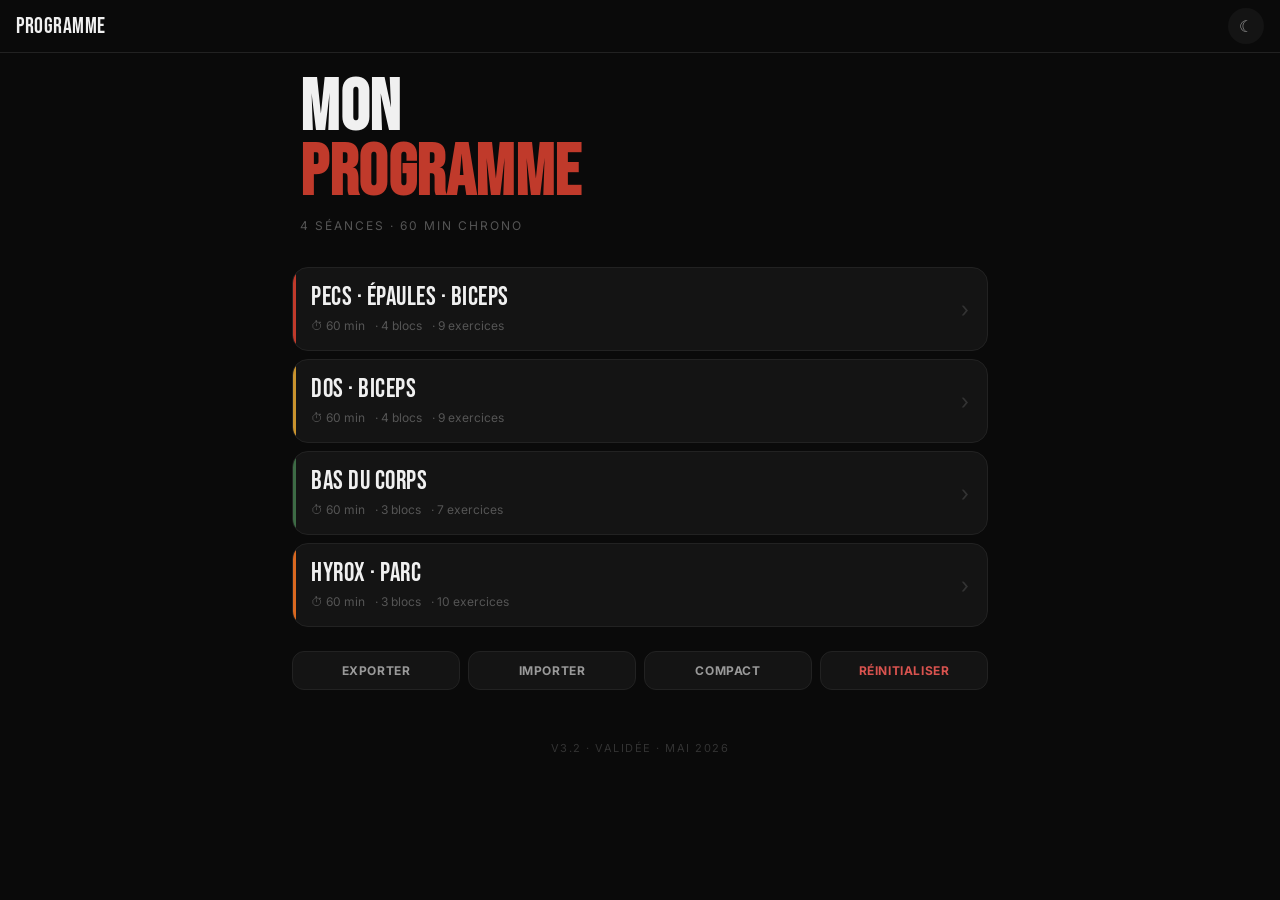
==== index.html @ ec1e6e7d "Update index.html" ====
<!DOCTYPE html>
<html lang="fr">
<head>
<meta charset="UTF-8">
<meta name="viewport" content="width=device-width, initial-scale=1.0, viewport-fit=cover, user-scalable=yes">
<meta name="apple-mobile-web-app-capable" content="yes">
<meta name="apple-mobile-web-app-status-bar-style" content="black-translucent">
<meta name="apple-mobile-web-app-title" content="Training">
<meta name="theme-color" content="#0d0d0d">
<link rel="apple-touch-icon" sizes="180x180" href="apple-touch-icon.png">
<link rel="icon" type="image/png" sizes="180x180" href="apple-touch-icon.png">
<meta name="application-name" content="Training">
<title>Training</title>
<link rel="preconnect" href="https://fonts.googleapis.com">
<link rel="preconnect" href="https://fonts.gstatic.com" crossorigin>
<link href="https://fonts.googleapis.com/css2?family=Bebas+Neue&family=Inter:wght@300;400;500;600;700&display=swap" rel="stylesheet">
<style>
  :root, :root[data-theme="dark"] {
    --bg: #0a0a0a;
    --surface: #141414;
    --surface-2: #1c1c1c;
    --border: #222;
    --text: #f0f0f0;
    --text-2: #999;
    --text-3: #555;
    --text-4: #333;
    --warn-bg: rgba(245, 168, 74, 0.08);
    --warn-border: rgba(245, 168, 74, 0.2);
    --warn-text: #f5a84a;
    --alt-bg: rgba(100, 170, 255, 0.05);
    --alt-border: rgba(100, 170, 255, 0.15);
    --alt-icon: #64aaff;
    --accent: #c03a2b;
    --safe-top: env(safe-area-inset-top, 0px);
    --safe-bottom: env(safe-area-inset-bottom, 0px);
  }

  :root[data-theme="light"] {
    --bg: #f5f4f1;
    --surface: #ffffff;
    --surface-2: #edece7;
    --border: #d8d6cf;
    --text: #1a1a1a;
    --text-2: #55514a;
    --text-3: #8a857c;
    --text-4: #b5b0a6;
    --warn-bg: rgba(200, 110, 20, 0.08);
    --warn-border: rgba(200, 110, 20, 0.25);
    --warn-text: #a8540d;
    --alt-bg: rgba(40, 100, 180, 0.05);
    --alt-border: rgba(40, 100, 180, 0.2);
    --alt-icon: #2d6bb3;
  }

  * { margin: 0; padding: 0; box-sizing: border-box; -webkit-tap-highlight-color: transparent; }

  html, body {
    background: var(--bg);
    color: var(--text);
    font-family: 'Inter', -apple-system, BlinkMacSystemFont, sans-serif;
    font-size: 15px;
    line-height: 1.5;
    -webkit-font-smoothing: antialiased;
    overscroll-behavior: none;
  }

  body {
    min-height: 100%;
    -webkit-overflow-scrolling: touch;
  }

  /* ══ TOP BAR ══ */
  .topbar {
    position: sticky;
    top: 0;
    background: var(--bg);
    border-bottom: 1px solid var(--border);
    padding-top: var(--safe-top);
    z-index: 10;
  }

  .topbar-row {
    height: 52px;
    display: flex;
    align-items: center;
    padding: 0 16px;
    gap: 12px;
  }

  .btn-back {
    width: 36px;
    height: 36px;
    border-radius: 50%;
    background: var(--surface);
    border: none;
    color: var(--text-2);
    cursor: pointer;
    display: none;
    align-items: center;
    justify-content: center;
    font-size: 18px;
    flex-shrink: 0;
  }

  body.view-session .btn-back { display: flex; }

  .topbar-title {
    font-family: 'Bebas Neue', sans-serif;
    font-size: 22px;
    letter-spacing: 0.5px;
    color: var(--text);
    flex: 1;
    overflow: hidden;
    text-overflow: ellipsis;
    white-space: nowrap;
  }

  .topbar-accent {
    width: 8px;
    height: 8px;
    border-radius: 50%;
    background: var(--accent-color, transparent);
    flex-shrink: 0;
    display: none;
  }

  body.view-session .topbar-accent { display: block; }

  /* ══ MAIN ══ */
  main {
    padding-bottom: calc(24px + var(--safe-bottom));
    transition: padding-bottom 0.3s;
  }

  body.timer-active main {
    padding-bottom: calc(110px + var(--safe-bottom));
  }

  .view { display: none; }
  .view.active { display: block; }

  /* ══ HOME VIEW ══ */
  .home-hero {
    padding: 24px 20px 20px;
  }

  .home-version {
    text-align: center;
    padding: 32px 20px 20px;
    font-size: 11px;
    color: var(--text-4);
    letter-spacing: 1.5px;
    text-transform: uppercase;
  }

  .home-hero h1 {
    font-family: 'Bebas Neue', sans-serif;
    font-size: 56px;
    line-height: 0.9;
    letter-spacing: 0.5px;
    color: var(--text);
  }

  .home-hero h1 em {
    font-style: normal;
    color: var(--accent);
    display: block;
  }

  .home-hero p {
    font-size: 12px;
    letter-spacing: 2px;
    text-transform: uppercase;
    color: var(--text-3);
    margin-top: 10px;
  }

  .home-sessions {
    padding: 12px 12px 24px;
    display: flex;
    flex-direction: column;
    gap: 8px;
  }

  .home-tools {
    padding: 0 12px 18px;
    display: grid;
    grid-template-columns: repeat(4, 1fr);
    gap: 8px;
  }

  .home-tool-btn, .session-tool-btn {
    border: 1px solid var(--border);
    background: var(--surface);
    color: var(--text-2);
    border-radius: 12px;
    padding: 11px 10px;
    font-family: inherit;
    font-size: 12px;
    font-weight: 700;
    letter-spacing: 0.6px;
    text-transform: uppercase;
    cursor: pointer;
    -webkit-appearance: none;
  }

  .home-tool-btn:active, .session-tool-btn:active { background: var(--surface-2); }
  .home-tool-btn.danger { color: #d9534f; }
  .home-tool-btn.active {
    background: var(--accent);
    border-color: var(--accent);
    color: #fff;
  }

  .app-hint {
    margin: 0 12px 14px;
    padding: 12px 14px;
    border: 1px solid var(--border);
    border-radius: 14px;
    background: var(--surface);
    color: var(--text-3);
    font-size: 12px;
    line-height: 1.45;
  }

  @media (max-width: 420px) {
    .home-tools { grid-template-columns: repeat(2, 1fr); }
    .home-hero h1 { font-size: 50px; }
    .session-card { padding: 16px 16px 14px; }
    .ex-head { padding: 13px 14px; }
  }

  .session-card {
    background: var(--surface);
    border: 1px solid var(--border);
    border-radius: 16px;
    padding: 17px 18px 15px;
    cursor: pointer;
    transition: background 0.12s, transform 0.12s;
    position: relative;
    overflow: hidden;
  }

  .session-card:active {
    background: var(--surface-2);
    transform: scale(0.995);
  }

  .session-card::before {
    content: '';
    position: absolute;
    left: 0; top: 0; bottom: 0;
    width: 3px;
    background: var(--accent-color, var(--accent));
  }

  .session-card-name {
    font-family: 'Bebas Neue', sans-serif;
    font-size: 26px;
    letter-spacing: 0.5px;
    line-height: 1;
    color: var(--text);
    margin-bottom: 6px;
  }

  .session-card-meta {
    font-size: 12px;
    color: var(--text-3);
    display: flex;
    flex-wrap: wrap;
    gap: 4px 10px;
  }

  .session-card-meta span {
    white-space: nowrap;
  }

  .session-card-arrow {
    position: absolute;
    right: 18px;
    top: 50%;
    transform: translateY(-50%);
    color: var(--text-4);
    font-size: 22px;
  }

  /* ══ SESSION VIEW ══ */
  .session-hero {
    padding: 20px 20px 24px;
    border-bottom: 1px solid var(--border);
    position: relative;
    overflow: hidden;
  }

  .session-hero::after {
    content: '';
    position: absolute;
    left: 0; right: 0; bottom: 0;
    height: 2px;
    background: var(--accent-color);
  }

  .session-hero h1 {
    font-family: 'Bebas Neue', sans-serif;
    font-size: 42px;
    letter-spacing: 0.5px;
    line-height: 0.95;
    color: var(--text);
  }

  .session-pills {
    display: flex;
    flex-wrap: wrap;
    gap: 6px;
    margin-top: 14px;
  }

  .session-pill {
    font-size: 11px;
    color: var(--text-2);
    background: var(--surface);
    border: 1px solid var(--border);
    padding: 4px 10px;
    border-radius: 999px;
    letter-spacing: 0.3px;
  }

  .session-pill.primary {
    color: var(--accent-color);
    border-color: color-mix(in srgb, var(--accent-color) 40%, transparent);
    background: color-mix(in srgb, var(--accent-color) 12%, transparent);
  }

  /* ══ BLOC ══ */
  .bloc {
    padding: 28px 20px 0;
  }

  .bloc-header {
    margin-bottom: 14px;
    display: flex;
    align-items: flex-start;
    gap: 12px;
  }

  .bloc-num {
    font-family: 'Bebas Neue', sans-serif;
    font-size: 42px;
    line-height: 0.85;
    color: var(--accent-color);
    letter-spacing: 0.5px;
    flex-shrink: 0;
  }

  .bloc-title-group {
    flex: 1;
    padding-top: 4px;
    min-width: 0;
  }

  .bloc-name {
    font-family: 'Bebas Neue', sans-serif;
    font-size: 22px;
    letter-spacing: 0.5px;
    color: var(--text);
    line-height: 1.1;
  }

  .bloc-sub {
    font-size: 12px;
    color: var(--text-3);
    margin-top: 3px;
  }

  .bloc-duration {
    display: inline-block;
    font-size: 11px;
    color: var(--text-2);
    background: var(--surface);
    border: 1px solid var(--border);
    padding: 3px 8px;
    border-radius: 6px;
    margin-top: 6px;
    font-variant-numeric: tabular-nums;
  }

  /* ══ EXERCISE CARD ══ */
  .ex {
    background: var(--surface);
    border: 1px solid var(--border);
    border-radius: 14px;
    margin-bottom: 10px;
    overflow: hidden;
  }

  .ex-head {
    display: flex;
    align-items: center;
    padding: 14px 16px;
    gap: 12px;
    cursor: pointer;
    user-select: none;
  }

  .ex-head:active { background: var(--surface-2); }

  .ex-num {
    font-family: 'Bebas Neue', sans-serif;
    font-size: 20px;
    color: var(--accent-color);
    font-weight: 400;
    min-width: 24px;
    flex-shrink: 0;
    letter-spacing: 0.5px;
  }

  .ex-head-text {
    flex: 1;
    min-width: 0;
  }

  .ex-name {
    font-size: 15px;
    font-weight: 600;
    color: var(--text);
    line-height: 1.25;
  }

  .ex-sub {
    font-size: 11px;
    color: var(--text-3);
    margin-top: 2px;
    line-height: 1.3;
  }

  .ex-chevron {
    color: var(--text-4);
    font-size: 14px;
    transition: transform 0.2s;
    flex-shrink: 0;
  }

  .ex.open .ex-chevron { transform: rotate(90deg); }

  /* Stats — always visible. Flex-based so the last row always fills the width */
  .ex-stats {
    display: flex;
    flex-wrap: wrap;
    gap: 1px;
    background: var(--border);
    border-top: 1px solid var(--border);
  }

  .stat {
    background: var(--surface);
    padding: 10px 8px 11px;
    text-align: center;
    flex: 1 1 0;
    min-width: 0;
  }

  /* 5 stats: 3 on top row, 2 on bottom. Force 33% on top 3, 50% on bottom 2 */
  .ex-stats.cols-5 .stat { flex-basis: calc(33.333% - 1px); }
  .ex-stats.cols-5 .stat:nth-child(n+4) { flex-basis: calc(50% - 1px); }

  /* 6 stats: 3+3 */
  .ex-stats.cols-6 .stat { flex-basis: calc(33.333% - 1px); }

  /* 4 stats: 2+2 on narrow screens, 4 on wider */
  .ex-stats.cols-4 .stat { flex-basis: calc(25% - 1px); }

  /* 3 stats: 3 columns */
  .ex-stats.cols-3 .stat { flex-basis: calc(33.333% - 1px); }

  /* 2 stats: half-half */
  .ex-stats.cols-2 .stat { flex-basis: calc(50% - 1px); }

  /* 1 stat: full width */
  .ex-stats.cols-1 .stat { flex-basis: 100%; }

  @media (max-width: 400px) {
    .ex-stats.cols-4 .stat { flex-basis: calc(50% - 1px); }
    .ex-stats.cols-5 .stat { flex-basis: calc(33.333% - 1px); }
    .ex-stats.cols-5 .stat:nth-child(n+4) { flex-basis: calc(50% - 1px); }
  }

  .stat-label {
    font-size: 9px;
    letter-spacing: 1.2px;
    text-transform: uppercase;
    color: var(--text-3);
    margin-bottom: 2px;
  }

  .stat-value {
    font-family: 'Bebas Neue', sans-serif;
    font-size: 20px;
    line-height: 1;
    color: var(--text);
    font-variant-numeric: tabular-nums;
    letter-spacing: 0.3px;
  }

  .stat.rest .stat-value { color: var(--accent-color); }

  /* Details — collapsible */
  .ex-details {
    display: none;
    padding: 14px 16px 16px;
    border-top: 1px solid var(--border);
    background: var(--surface-2);
  }

  .ex.open .ex-details { display: block; }

  .detail-label {
    font-size: 10px;
    letter-spacing: 1.5px;
    text-transform: uppercase;
    color: var(--text-3);
    font-weight: 600;
    margin-bottom: 4px;
  }

  .detail-text {
    font-size: 13px;
    color: var(--text-2);
    line-height: 1.55;
  }

  .detail-block + .detail-block {
    margin-top: 14px;
  }

  .detail-warn {
    display: flex;
    gap: 8px;
    font-size: 12.5px;
    color: var(--warn-text);
    line-height: 1.5;
    padding: 10px 12px;
    background: var(--warn-bg);
    border: 1px solid var(--warn-border);
    border-radius: 8px;
    margin-top: 12px;
  }

  .detail-warn::before {
    content: '⚠';
    flex-shrink: 0;
  }

  .detail-alt {
    display: flex;
    gap: 8px;
    font-size: 12.5px;
    color: var(--text-2);
    line-height: 1.5;
    padding: 10px 12px;
    background: var(--alt-bg);
    border: 1px solid var(--alt-border);
    border-radius: 8px;
    margin-top: 12px;
  }

  .detail-alt::before {
    content: '↻';
    flex-shrink: 0;
    color: var(--alt-icon);
    font-size: 14px;
  }

  .detail-alt strong {
    color: var(--text);
    font-weight: 600;
    display: block;
    margin-bottom: 2px;
  }

  /* ══ SUPERSET ══ */
  .superset {
    margin-bottom: 10px;
    background: var(--surface);
    border: 1px solid var(--accent-color);
    border-radius: 12px;
    overflow: hidden;
  }

  .superset-banner {
    padding: 8px 16px;
    background: var(--accent-color);
    color: #fff;
    font-size: 11px;
    font-weight: 700;
    letter-spacing: 2px;
    text-transform: uppercase;
    text-align: center;
  }

  .superset .ex {
    border: none;
    border-radius: 0;
    margin-bottom: 0;
    border-bottom: 1px solid var(--border);
    background: var(--surface);
  }

  .superset .ex:last-of-type {
    border-bottom: none;
  }

  .superset-footer {
    padding: 10px 16px;
    font-size: 12px;
    color: var(--text-2);
    border-top: 1px solid var(--border);
    background: var(--surface-2);
    text-align: center;
  }

  /* ══ HYROX SPECIFIC ══ */
  .hyrox-round {
    background: var(--surface);
    border: 1px solid var(--border);
    border-radius: 12px;
    padding: 14px 16px;
    margin-bottom: 10px;
    display: grid;
    grid-template-columns: 36px 1fr;
    gap: 12px;
  }

  .round-num {
    font-family: 'Bebas Neue', sans-serif;
    font-size: 28px;
    color: var(--accent-color);
    line-height: 1;
    align-self: start;
  }

  .round-body {
    display: flex;
    flex-direction: column;
    gap: 10px;
  }

  .round-part {
    display: flex;
    align-items: flex-start;
    gap: 10px;
  }

  .round-part-icon {
    font-size: 18px;
    flex-shrink: 0;
    line-height: 1;
    margin-top: 2px;
  }

  .round-part-info { flex: 1; min-width: 0; }

  .round-part-label {
    font-size: 11px;
    letter-spacing: 1px;
    text-transform: uppercase;
    color: var(--text-3);
    font-weight: 600;
  }

  .round-part-val {
    font-size: 14px;
    color: var(--text);
    font-weight: 500;
    margin-top: 1px;
  }

  .round-part-sub {
    font-size: 12px;
    color: var(--text-3);
    margin-top: 3px;
    line-height: 1.4;
  }

  .hyrox-note {
    font-size: 12px;
    color: var(--text-3);
    line-height: 1.5;
    padding: 12px 14px;
    background: var(--surface);
    border: 1px solid var(--border);
    border-radius: 10px;
    margin: 8px 0 12px;
  }

  .amrap-item {
    display: grid;
    grid-template-columns: 32px 1fr;
    gap: 10px;
    padding: 12px 14px;
    background: var(--surface);
    border: 1px solid var(--border);
    border-radius: 10px;
    margin-bottom: 8px;
  }

  .amrap-item + .amrap-item { margin-top: 0; }

  .amrap-icon {
    font-size: 18px;
    line-height: 1.1;
  }

  .amrap-label {
    font-size: 10px;
    letter-spacing: 1px;
    text-transform: uppercase;
    color: var(--text-3);
    font-weight: 600;
  }

  .amrap-val {
    font-size: 14px;
    color: var(--text);
    font-weight: 500;
    margin-top: 1px;
  }

  .amrap-sub {
    font-size: 12px;
    color: var(--text-3);
    margin-top: 2px;
  }

  .amrap-note {
    font-size: 13px;
    color: var(--accent-color);
    font-weight: 500;
    margin-top: 8px;
    padding: 10px 12px;
    background: color-mix(in srgb, var(--accent-color) 8%, transparent);
    border-radius: 8px;
    text-align: center;
  }

  /* ══ THEME TOGGLE ══ */
  .btn-theme {
    width: 36px;
    height: 36px;
    border-radius: 50%;
    background: var(--surface);
    border: none;
    color: var(--text-2);
    cursor: pointer;
    display: flex;
    align-items: center;
    justify-content: center;
    font-size: 16px;
    flex-shrink: 0;
  }

  .btn-theme:active { background: var(--surface-2); }

  /* ══ BLOC NAV (sticky below topbar) ══ */
  .bloc-nav {
    position: sticky;
    top: calc(52px + var(--safe-top));
    z-index: 5;
    background: var(--bg);
    border-bottom: 1px solid var(--border);
    padding: 8px 12px;
    display: flex;
    gap: 6px;
    overflow-x: auto;
    scrollbar-width: none;
    -webkit-overflow-scrolling: touch;
  }

  .bloc-nav::-webkit-scrollbar { display: none; }

  .bloc-nav-btn {
    flex-shrink: 0;
    min-width: 44px;
    height: 40px;
    padding: 0 12px;
    background: var(--surface);
    border: 1px solid var(--border);
    border-radius: 10px;
    color: var(--text-2);
    font-family: 'Bebas Neue', sans-serif;
    font-size: 16px;
    letter-spacing: 0.5px;
    cursor: pointer;
    display: flex;
    align-items: center;
    gap: 6px;
    white-space: nowrap;
  }

  .bloc-nav-btn .num {
    color: var(--accent-color);
    font-size: 18px;
  }

  .bloc-nav-btn.active {
    background: var(--accent-color);
    border-color: var(--accent-color);
    color: #fff;
  }

  .bloc-nav-btn.active .num {
    color: #fff;
  }

  .bloc {
    scroll-margin-top: calc(52px + 56px + var(--safe-top));
  }

  /* ══ NOTES ══ */
  .ex-note-indicator {
    display: none;
    width: 6px;
    height: 6px;
    border-radius: 50%;
    background: var(--accent-color);
    flex-shrink: 0;
    margin-right: 2px;
  }

  .ex.has-note .ex-note-indicator { display: block; }

  .ex-note {
    border-top: 1px solid var(--border);
    background: var(--surface-2);
    padding: 12px 16px;
  }

  .ex-note-label {
    font-size: 10px;
    letter-spacing: 1.5px;
    text-transform: uppercase;
    color: var(--text-3);
    font-weight: 600;
    margin-bottom: 6px;
    display: flex;
    align-items: center;
    justify-content: space-between;
  }

  .ex-note-clear {
    background: none;
    border: none;
    color: var(--text-3);
    font-size: 11px;
    cursor: pointer;
    letter-spacing: 0;
    text-transform: none;
    font-weight: 400;
  }

  .ex-note-clear:active { color: var(--text); }

  .ex-note textarea {
    width: 100%;
    background: var(--bg);
    border: 1px solid var(--border);
    border-radius: 8px;
    color: var(--text);
    font-family: inherit;
    font-size: 13px;
    line-height: 1.5;
    padding: 10px 12px;
    resize: vertical;
    min-height: 60px;
    outline: none;
    -webkit-appearance: none;
  }

  .ex-note textarea:focus {
    border-color: var(--accent-color);
  }

  /* ══ REST TIMER BUTTON (inline in stats row) ══ */
  .stat.rest {
    cursor: pointer;
    position: relative;
    transition: background 0.12s;
  }

  .stat.rest:active { background: var(--surface-2); }

  .stat.rest::after {
    content: '▶';
    position: absolute;
    top: 4px;
    right: 6px;
    font-size: 8px;
    color: var(--accent-color);
    opacity: 0.6;
  }


  .stat.rest {
    border: 1px solid color-mix(in srgb, var(--accent-color) 45%, var(--border));
    background: color-mix(in srgb, var(--accent-color) 8%, var(--surface));
  }

  .rest-start-chip {
    display: inline-block;
    margin-top: 6px;
    padding: 4px 8px;
    border-radius: 999px;
    background: var(--accent-color);
    color: #fff;
    font-size: 9px;
    font-weight: 700;
    letter-spacing: 0.7px;
    text-transform: uppercase;
    line-height: 1;
  }

  .superset-footer.timer-ready {
    cursor: pointer;
    color: #fff;
    background: color-mix(in srgb, var(--accent-color) 80%, var(--surface-2));
    border-top-color: var(--accent-color);
    font-weight: 600;
  }

  .superset-footer.timer-ready::after {
    content: '  ▶';
    font-size: 10px;
  }

  /* ══ CHARGE TRACKER ══ */
  .ex-charge {
    border-top: 1px solid var(--border);
    background: var(--surface-2);
    padding: 12px 16px;
  }

  .ex-charge-row {
    display: flex;
    align-items: center;
    gap: 10px;
  }

  .ex-charge-label {
    font-size: 10px;
    letter-spacing: 1.5px;
    text-transform: uppercase;
    color: var(--text-3);
    font-weight: 600;
    flex-shrink: 0;
  }

  .ex-charge-input {
    flex: 1;
    background: var(--bg);
    border: 1px solid var(--border);
    border-radius: 8px;
    color: var(--text);
    font-family: 'Bebas Neue', sans-serif;
    font-size: 18px;
    letter-spacing: 0.5px;
    padding: 6px 12px;
    outline: none;
    -webkit-appearance: none;
    text-align: center;
    min-width: 0;
  }

  .ex-charge-input:focus { border-color: var(--accent-color); }

  .ex-charge-input::placeholder {
    color: var(--text-4);
    font-family: inherit;
  }

  .ex-charge-use-last {
    background: var(--surface);
    border: 1px solid var(--border);
    border-radius: 8px;
    color: var(--text-2);
    font-size: 11px;
    font-weight: 700;
    letter-spacing: 0.6px;
    padding: 8px 10px;
    text-transform: uppercase;
    cursor: pointer;
    flex-shrink: 0;
  }

  .ex-charge-use-last:active { background: var(--surface-2); }

  .ex-charge-save {
    background: var(--accent-color);
    border: none;
    border-radius: 8px;
    color: #fff;
    font-size: 11px;
    font-weight: 600;
    letter-spacing: 1px;
    padding: 8px 14px;
    text-transform: uppercase;
    cursor: pointer;
    flex-shrink: 0;
  }

  .ex-charge-save:active { opacity: 0.7; }

  .ex-charge-save.saved {
    background: var(--surface);
    color: var(--text-3);
    border: 1px solid var(--border);
  }

  .ex-charge-history {
    display: flex;
    flex-wrap: wrap;
    gap: 6px;
    margin-top: 8px;
  }

  .ex-charge-history:empty { display: none; }


  .charge-insight {
    display: grid;
    grid-template-columns: 1fr;
    gap: 6px;
    margin-bottom: 10px;
    padding: 10px 12px;
    border: 1px solid var(--border);
    border-radius: 10px;
    background: var(--bg);
  }

  .charge-insight-row {
    display: flex;
    justify-content: space-between;
    align-items: baseline;
    gap: 10px;
    font-size: 12px;
    color: var(--text-3);
  }

  .charge-insight-label {
    text-transform: uppercase;
    letter-spacing: 1px;
    font-size: 9px;
    font-weight: 700;
    flex-shrink: 0;
  }

  .charge-insight-value {
    color: var(--text-2);
    text-align: right;
    font-weight: 600;
  }

  .charge-insight-value.suggestion {
    color: var(--accent-color);
  }

  .history-chip {
    font-size: 11px;
    color: var(--text-3);
    background: var(--surface);
    border: 1px solid var(--border);
    padding: 3px 8px;
    border-radius: 6px;
    font-variant-numeric: tabular-nums;
    cursor: pointer;
    transition: border-color 0.12s, background 0.12s;
    user-select: none;
    -webkit-user-select: none;
    position: relative;
  }

  .history-chip:active {
    background: var(--surface-2);
  }

  .history-chip.editing {
    border-color: var(--accent-color);
    background: color-mix(in srgb, var(--accent-color) 10%, var(--surface));
  }

  .history-chip.deleting {
    border-color: #d9534f;
    background: color-mix(in srgb, #d9534f 15%, var(--surface));
    color: #d9534f;
  }

  .history-chip.deleting strong { color: #d9534f; }

  .history-chip strong {
    color: var(--text-2);
    font-weight: 600;
  }

  /* ══ EDIT DIALOG for charge history ══ */
  .edit-backdrop {
    position: fixed;
    inset: 0;
    background: rgba(0,0,0,0.6);
    z-index: 100;
    display: none;
    align-items: flex-end;
    justify-content: center;
    padding: 20px;
    padding-bottom: calc(20px + var(--safe-bottom));
  }

  .edit-backdrop.active { display: flex; }

  .edit-panel {
    background: var(--bg);
    border: 1px solid var(--border);
    border-radius: 16px;
    padding: 20px;
    width: 100%;
    max-width: 380px;
    display: flex;
    flex-direction: column;
    gap: 14px;
  }

  .edit-title {
    font-family: 'Bebas Neue', sans-serif;
    font-size: 20px;
    color: var(--text);
    letter-spacing: 0.5px;
  }

  .edit-sub {
    font-size: 12px;
    color: var(--text-3);
    margin-top: -10px;
  }

  .edit-input {
    width: 100%;
    background: var(--surface);
    border: 1px solid var(--border);
    border-radius: 10px;
    color: var(--text);
    font-family: 'Bebas Neue', sans-serif;
    font-size: 26px;
    letter-spacing: 0.5px;
    padding: 12px 16px;
    outline: none;
    -webkit-appearance: none;
    text-align: center;
  }

  .edit-input:focus { border-color: var(--accent-color); }

  .edit-actions {
    display: flex;
    gap: 8px;
    margin-top: 4px;
  }

  .edit-btn {
    flex: 1;
    border: 1px solid var(--border);
    background: var(--surface);
    color: var(--text);
    padding: 12px;
    border-radius: 10px;
    font-size: 13px;
    font-weight: 500;
    cursor: pointer;
    -webkit-appearance: none;
    font-family: inherit;
  }

  .edit-btn.primary {
    background: var(--accent-color);
    color: #fff;
    border-color: var(--accent-color);
  }

  .edit-btn.danger {
    color: #d9534f;
    border-color: color-mix(in srgb, #d9534f 40%, var(--border));
  }

  .edit-btn:active { opacity: 0.7; }

  .history-chip.latest strong {
    color: var(--accent-color);
  }

  /* ══ TIMER OVERLAY ══ */
  .timer-overlay {
    position: fixed;
    bottom: calc(16px + var(--safe-bottom));
    left: 50%;
    transform: translateX(-50%) translateY(200%);
    transition: transform 0.3s cubic-bezier(0.2, 0.9, 0.3, 1), opacity 0.2s, visibility 0s 0.3s;
    visibility: hidden;
    opacity: 0;
    z-index: 50;
    background: var(--surface);
    border: 1px solid var(--border);
    border-radius: 16px;
    padding: 14px 18px;
    display: flex;
    align-items: center;
    gap: 14px;
    box-shadow: 0 10px 40px rgba(0,0,0,0.4);
    min-width: 260px;
    max-width: calc(100% - 24px);
    pointer-events: none;
  }

  .timer-overlay.active {
    transform: translateX(-50%) translateY(0);
    visibility: visible;
    opacity: 1;
    pointer-events: auto;
    transition: transform 0.3s cubic-bezier(0.2, 0.9, 0.3, 1), opacity 0.2s, visibility 0s;
  }

  /* Always hide timer when on home view */
  body.view-home .timer-overlay {
    display: none !important;
  }

  .timer-overlay.ending {
    animation: pulseBg 0.6s ease-in-out infinite alternate;
  }

  @keyframes pulseBg {
    from { box-shadow: 0 10px 40px rgba(0,0,0,0.4); }
    to { box-shadow: 0 0 0 4px color-mix(in srgb, var(--accent-color) 40%, transparent), 0 10px 40px rgba(0,0,0,0.4); }
  }

  .timer-overlay.done .timer-value {
    color: var(--accent-color);
  }

  .timer-info {
    flex: 1;
    min-width: 0;
  }

  .timer-label {
    font-size: 10px;
    letter-spacing: 1.5px;
    text-transform: uppercase;
    color: var(--text-3);
    font-weight: 600;
    line-height: 1;
    margin-bottom: 4px;
  }

  .timer-value {
    font-family: 'Bebas Neue', sans-serif;
    font-size: 36px;
    line-height: 0.9;
    color: var(--text);
    font-variant-numeric: tabular-nums;
    letter-spacing: 1px;
  }

  .timer-close {
    background: var(--surface-2);
    border: none;
    color: var(--text-2);
    font-size: 16px;
    width: 32px;
    height: 32px;
    border-radius: 50%;
    cursor: pointer;
    flex-shrink: 0;
  }

  .timer-close:active { background: var(--border); }

  .timer-adjust {
    background: var(--surface-2);
    border: none;
    color: var(--text-2);
    font-size: 12px;
    font-weight: 700;
    letter-spacing: 0.4px;
    padding: 8px 10px;
    border-radius: 8px;
    cursor: pointer;
    flex-shrink: 0;
  }

  .timer-adjust.primary {
    background: var(--accent-color);
    border: none;
    color: #fff;
    font-size: 11px;
    font-weight: 600;
    letter-spacing: 0.5px;
    padding: 8px 12px;
    border-radius: 8px;
    cursor: pointer;
    flex-shrink: 0;
  }

  .timer-adjust:active { opacity: 0.75; }



  /* ══ COMPACT MODE ══ */
  body.compact-mode .session-hero { padding: 14px 16px 16px; }
  body.compact-mode .session-hero h1 { font-size: 34px; }
  body.compact-mode .session-pills { display: none; }
  body.compact-mode .bloc { padding-top: 18px; }
  body.compact-mode .bloc-header { margin-bottom: 10px; }
  body.compact-mode .bloc-num { font-size: 34px; }
  body.compact-mode .bloc-name { font-size: 20px; }
  body.compact-mode .bloc-sub,
  body.compact-mode .bloc-duration { display: none; }
  body.compact-mode .ex { border-radius: 10px; margin-bottom: 8px; }
  body.compact-mode .ex-head { padding: 11px 13px; }
  body.compact-mode .ex-name { font-size: 14px; }
  body.compact-mode .ex-sub { display: none; }
  body.compact-mode .stat { padding: 8px 6px 9px; }
  body.compact-mode .stat-label { font-size: 8px; }
  body.compact-mode .stat-value { font-size: 18px; }
  body.compact-mode .ex-details,
  body.compact-mode .ex-note { display: none !important; }
  body.compact-mode .charge-insight { padding: 8px 10px; margin-bottom: 8px; }
  body.compact-mode .ex-charge { padding: 10px 12px; }
  body.compact-mode .ex-charge-history { display: none; }

  /* ══ Responsive tweaks ══ */
  @media (min-width: 600px) {
    .home-hero h1 { font-size: 72px; }
    .session-hero h1 { font-size: 56px; }
    main { max-width: 720px; margin: 0 auto; }
  }
</style>
</head>
<body class="view-home">

<header class="topbar">
  <div class="topbar-row">
    <button class="btn-back" id="btn-back" aria-label="Retour">←</button>
    <div class="topbar-title" id="topbar-title">Programme</div>
    <div class="topbar-accent" id="topbar-accent"></div>
    <button class="btn-theme" id="btn-theme" aria-label="Changer de thème">☾</button>
  </div>
</header>

<main id="main">
  <section class="view active" id="view-home">
    <div class="home-hero">
      <h1>MON<br><em>PROGRAMME</em></h1>
      <p>4 séances · 60 min chrono</p>
    </div>
    <div class="home-sessions" id="home-sessions"></div>
    <div class="home-tools">
      <button class="home-tool-btn" id="btn-export">Exporter</button>
      <button class="home-tool-btn" id="btn-import">Importer</button>
      <button class="home-tool-btn" id="btn-compact">Compact</button>
      <button class="home-tool-btn danger" id="btn-reset-data">Réinitialiser</button>
    </div>
    <input type="file" id="import-file" accept="application/json" hidden>
    <div class="home-version">v3.2 · validée · mai 2026</div>
  </section>

  <section class="view" id="view-session">
    <div id="session-content"></div>
  </section>
</main>

<div class="timer-overlay" id="timer-overlay">
  <div class="timer-info">
    <div class="timer-label" id="timer-label">Repos</div>
    <div class="timer-value" id="timer-value">00:00</div>
  </div>
  <button class="timer-adjust" id="timer-reduce">-30s</button>
  <button class="timer-adjust primary" id="timer-extend">+30s</button>
  <button class="timer-close" id="timer-close" aria-label="Fermer">✕</button>
</div>

<div class="edit-backdrop" id="edit-backdrop">
  <div class="edit-panel">
    <div class="edit-title">Modifier la charge</div>
    <div class="edit-sub" id="edit-sub"></div>
    <input type="text" inputmode="decimal" class="edit-input" id="edit-input">
    <div class="edit-actions">
      <button class="edit-btn danger" id="edit-delete">Supprimer</button>
      <button class="edit-btn" id="edit-cancel">Annuler</button>
      <button class="edit-btn primary" id="edit-save">Enregistrer</button>
    </div>
  </div>
</div>

<script id="payload" type="application/json">{"order": ["pecs", "dos", "bas", "hyrox"], "meta": {"pecs": {"label": "PECS · ÉPAULES", "short": "Pecs", "accent": "#c03a2b", "icon": "🔴"}, "dos": {"label": "DOS · BICEPS", "short": "Dos", "accent": "#c9932e", "icon": "🟡"}, "bas": {"label": "BAS DU CORPS", "short": "Jambes", "accent": "#3d6b45", "icon": "🟢"}, "hyrox": {"label": "HYROX PARC", "short": "Hyrox", "accent": "#d96820", "icon": "🟠"}}, "sessions": {"pecs": {"title": "Pecs · Épaules · Biceps", "pills": ["⏱ ~60 min chrono", "Niveau avancé · ~70 kg", "Force + Hypertrophie", "Matériel regroupé par station"], "blocs": [{"chip": "Bloc 01", "name": "Barre + Rack", "sub": "Force · Pecs + Épaules", "duration": "~22 min · repos 2'30–3'", "icon": "🏋️", "exercises": [{"name": "Développé Couché Barre", "sub": "Barre libre · Rack · Pectoraux moyens + Deltoïdes antérieurs", "execution": "Allongé, pieds à plat au sol, fessiers en contact avec le banc. Prise légèrement plus large que les épaules. Descends la barre vers le bas des pecs (ligne des tétons) en contrôlant 2 sec, touche légèrement, pousse en expirant. Coudes à ~75° du corps — pas à 90° (risque coiffe des rotateurs) ni collés.", "avoid": "Ne rebondis pas la barre sur la poitrine — ça sort les pecs du travail et risque de blesser les côtes.", "alt": {"label": "Alternative si rack occupé", "text": "Développé couché haltères : meilleure amplitude, moins de risque si tu t'entraînes seul. Charge ~30–40 kg par haltère. Ou pompes lestées (gilet) 4×6–8."}, "stats": {"Séries": "4", "Reps": "5–6", "Charge": "55–65 kg", "Tempo": "2-0-1", "Repos": "3 min"}}, {"name": "Développé Militaire Barre", "sub": "Barre libre · Debout · Deltoïdes antérieurs + Médians", "execution": "Debout, prise légèrement plus large que les épaules. Barre au niveau du cou/menton en bas. Pousse verticalement au-dessus de la tête en rentrant légèrement la tête pour laisser passer la barre, puis reporte la tête en avant une fois passée. Gaîne abdominal tout au long — ne cambre pas les lombaires.", "avoid": "Ne cambre pas le dos pour compenser — si tu dois le faire, la charge est trop lourde.", "alt": {"label": "Alternative si barre occupée", "text": "Développé militaire haltères assis (dos droit, sans dossier) : ~20–28 kg par haltère. Plus de stabilisation requise, excellent pour les 3 chefs du deltoïde."}, "stats": {"Séries": "4", "Reps": "6–8", "Charge": "40–50 kg", "Repos": "2'30"}}], "supersets": []}, {"chip": "Bloc 02", "name": "Haltères", "sub": "Épaules · Biceps", "duration": "~18 min · repos 75 sec", "icon": "💪", "exercises": [], "supersets": [{"exercises": [{"name": "Élévations Latérales", "sub": "Haltères · Deltoïdes médians", "execution": "Haltères légers, légère flexion coude. Monte jusqu'à hauteur des épaules, pouce légèrement vers le bas (comme si tu versais un verre). Contrôle la descente en 3 sec.", "avoid": "Pas d'élan — réduis la charge si tu dois te pencher pour monter.", "alt": {"label": "Alternative", "text": "Élévations latérales câble basse (1 bras) : tension constante même en bas. ~7–10 kg par côté."}, "stats": {"Reps": "15", "Charge": "8–12 kg"}}, {"name": "Oiseau Penché", "sub": "Haltères · Deltoïdes postérieurs", "execution": "Buste penché à 45–60°, bras légèrement fléchis. Ouvre les bras en rotation externe en montant. Deltoïde postérieur souvent sous-développé — essentiel pour l'équilibre épaule.", "avoid": "Le mouvement s'arrête à hauteur des épaules — pas au-dessus.", "alt": {"label": "Alternative", "text": "Face pull corde poulie (hauteur yeux) : mêmes muscles avec tension constante. 15–20 reps, ~15–20 kg."}, "stats": {"Reps": "15", "Charge": "10–14 kg"}}], "rest": "Repos entre les rounds : 75 sec"}, {"exercises": [{"name": "Curl Haltères Alterné", "sub": "Haltères · Debout · Chef long biceps", "execution": "Monte un bras à la fois. Supination progressive (tourne la paume vers le ciel en montant). Coude fixe contre le corps. Pause 1 sec en haut.", "avoid": "Pas d'élan du buste — réduis la charge si tu balances.", "alt": {"label": "Alternative", "text": "Curl barre EZ debout ~30–35 kg si haltères tous occupés."}, "stats": {"Reps": "10", "Charge": "12–16 kg"}}, {"name": "Curl Marteau", "sub": "Haltères · Prise neutre · Brachial", "execution": "Pouce vers le haut tout au long du mouvement. Reps lentes, contraction 1 sec en haut. Cible le brachial et le long supinateur — donne l'épaisseur au bras.", "avoid": "Ne retourne pas la paume en chemin — prise neutre stricte.", "alt": {"label": "Alternative", "text": "Curl marteau corde poulie basse : tension constante. ~15–20 kg câble."}, "stats": {"Reps": "10", "Charge": "14–18 kg"}}], "rest": "Repos entre les rounds : 75 sec"}]}, {"chip": "Bloc 03", "name": "Câbles", "sub": "Pecs · Biceps · Tension constante", "duration": "~10 min · repos 60–75 sec", "icon": "🔗", "exercises": [{"name": "Câbles Croisés — Écartés Pecs", "sub": "Poulie haute · Adduction horizontale · Étirement maximum", "execution": "Poulies en position haute. Penché légèrement en avant, bras tendus en arc, ramène les mains vers le centre et légèrement vers le bas. Croise légèrement les mains en fin de mouvement pour maximiser la contraction. Bras toujours légèrement fléchis — ne verrouille jamais les coudes. Contrôle le retour en 3 secondes pour profiter de l'étirement.", "avoid": "Ne tire pas avec les bras fléchis — tu transformes ça en développé debout. L'arc de cercle bras tendus est la clé.", "alt": {"label": "Alternative si poulies occupées", "text": "Écartés haltères couché banc plat : ~14–18 kg par haltère, même mouvement en arc. 3×12. Ou développé décliné haltères pour les pecs inférieurs."}, "stats": {"Séries": "3", "Reps": "12–15", "Charge": "10–16 kg", "Repos": "75 sec"}}, {"name": "Curl Poulie Basse EZ", "sub": "Câble · Barre EZ · Tension constante · Finition biceps", "execution": "Avantage du câble : tension constante sur tout l'arc, même en bas. Reste bien droit, coudes fixes sur les côtés. Reps lentes — l'objectif est la congestion maximale. Les biceps ont déjà bien travaillé sur le superset haltères — reste sur une charge raisonnable et soigne le ressenti.", "avoid": "Ne recule pas les pieds pour te donner de l'élan — ça vide l'exercice de son intérêt.", "alt": {"label": "Alternative si poulie occupée", "text": "Curl haltères incliné sur banc 45° : bras qui pendent derrière toi en étirement maximal. Charge légère (~10–12 kg), reps lentes. Excellent pour la finition."}, "stats": {"Séries": "2", "Reps": "15", "Charge": "15–20 kg", "Repos": "60 sec"}}], "supersets": []}, {"chip": "Bloc 04", "name": "Barres Parallèles", "sub": "Finition pecs inférieurs", "duration": "~5 min · repos 60 sec", "icon": "⚫", "exercises": [{"name": "Dips Pectoraux", "sub": "Barres parallèles · Pecs inférieurs · Poids de corps", "execution": "Penche le buste légèrement en avant (15–30°) pour cibler les pectoraux inférieurs — si tu restes droit, tu travailles surtout les triceps. Descends jusqu'à ce que les épaules soient sous les coudes, remonte sans verrouiller les coudes. Excellent exercice de finition car il étire bien les pecs en position basse — les muscles sont déjà bien fatigués à ce stade.", "avoid": "Ne descends pas trop bas si tu ressens une gêne à l'épaule antérieure — arrête-toi quand les bras sont parallèles au sol.", "alt": {"label": "Alternative si barres non dispo", "text": "Développé décliné haltères sur banc décliné (~20–26 kg par haltère) : cible pareillement les pecs inférieurs. Ou pompes pieds surélevés sur banc 3×15."}, "stats": {"Séries": "3", "Reps": "10–15", "Charge": "Poids de corps", "Repos": "60 sec"}}], "supersets": []}]}, "dos": {"title": "Dos · Biceps", "pills": ["⏱ 60 min chrono", "Niveau avancé", "~70 kg corps", "Barres · Câbles · Traction"], "blocs": [{"chip": "Bloc 01", "name": "Force", "duration": "~22 min · repos 2 min", "exercises": [{"name": "Tractions — Tempo 3-1-1", "sub": "Barre de traction · Prise pronation (mains vers le sol)", "execution": "Prise un peu plus large que les épaules. Initie le mouvement en rentrant les omoplates avant de tirer. Descends en 3 secondes, pause 1 sec bras quasi tendus (garde une légère flexion), remonte en 1 sec. Regarde légèrement vers le haut en montant.", "avoid": "Ne laisse pas les épaules remonter vers les oreilles en haut du mouvement — tiens les omoplates basses et serrées.", "alt": {"label": "Alternative si barre indisponible", "text": "Tractions australiennes (barre Smith ou barre basse ~1m) : corps incliné sous la barre, talons au sol, tire la poitrine vers la barre. Même tempo 3-1-1."}, "stats": {"Séries": "4", "Reps": "6–8", "Charge": "Poids de corps", "Tempo": "3-1-1", "Repos": "2 min"}}, {"name": "Rowing Barre — Yates Row", "sub": "Barre libre · Prise pronation (mains vers le sol)", "execution": "Buste incliné à 70–80° (légèrement plus droit qu'un rowing classique). Tire la barre vers le bas du ventre / nombril, coudes collés au corps. Dos plat, cuisses gaînées. Contrôle la descente — pas de lâcher.", "avoid": "Ne laisse pas le bas du dos s'arrondir sous la charge. Si ça arrondit, descends le poids.", "alt": {"label": "Alternative si barre occupée", "text": "Rowing 1 bras haltère appuyé sur banc : genou et main d'appui sur le banc, tire l'haltère vers la hanche. Avantage : amplitude plus grande et isolation parfaite de chaque côté. Même charge par bras."}, "stats": {"Séries": "4", "Reps": "6–8", "Charge": "60–70 kg", "Repos": "2 min"}}], "supersets": []}, {"chip": "Bloc 02", "name": "Hypertrophie", "duration": "~13 min · repos 60 sec", "exercises": [{"name": "Rowing Poulie Basse", "sub": "Câble · Poignée neutre (paumes face à face)", "execution": "Assis, dos droit (pas de balancement). Tire la poignée vers le bas du sternum, fais une pause d'1 sec en contractant les rhomboïdes, puis relâche lentement. Ne te penche pas en arrière pour compenser — ça transfère la charge sur les lombaires.", "avoid": "Évite de laisser les épaules partir en avant en fin d'extension — ça sur-sollicite l'articulation.", "alt": {"label": "Alternative si poulie occupée", "text": "Rowing 1 bras haltère genou sur banc : même mouvement de tirage, poignet neutre, pause squeeze en haut. 10–12 reps par côté. Charge équivalente par bras (~25–30 kg)."}, "stats": {"Séries": "3", "Reps": "10–12", "Charge": "50–60 kg", "Repos": "60 sec"}}, {"name": "Tirage Vertical Prise Neutre", "sub": "Poulie haute ou machine · Poignée serrée neutre", "execution": "Buste très légèrement incliné en arrière. Descends la barre vers le haut du buste (jamais derrière la nuque). Coudes qui viennent vers les hanches. Cherche l'étirement maximal du grand dorsal en haut — sens le muscle s'allonger avant de retirer.", "avoid": "Ne tire pas derrière la nuque — gros risque cervical. La barre s'arrête au niveau du menton / clavicules.", "alt": {"label": "Alternative si machine occupée", "text": "Tractions prise serrée neutre à la barre (si des anneaux ou poignées neutres sont disponibles) — ou tractions prise supination (prise en dessous), qui cible le même angle et intègre davantage les biceps."}, "stats": {"Séries": "3", "Reps": "10–12", "Charge": "55–65 kg", "Repos": "60 sec"}}, {"name": "Pull-over Poulie Haute", "sub": "Câble · Corde ou barre droite · Bras tendus", "execution": "Debout, légèrement penché en avant, bras quasi tendus (micro-flexion du coude). L'axe de rotation est l'épaule uniquement — les coudes ne fléchissent pas pendant le mouvement. Descends la corde jusqu'aux hanches, remonte lentement en sentant l'étirement du dorsal. Exercice d'isolation pure.", "avoid": "Si tu fléchis les coudes, tu transformes le mouvement en pushdown — la charge doit rester légère pour garder la tension sur le dorsal.", "alt": {"label": "Alternative si poulie occupée", "text": "Pull-over haltère allongé sur banc : 1 haltère tenu à deux mains, descends les bras derrière la tête (étirement maximal du dorsal), remonte bras quasi tendus. ~15–20 kg. Très efficace en étirement."}, "stats": {"Séries": "3", "Reps": "12–15", "Charge": "20–25 kg", "Repos": "60 sec"}}], "supersets": []}, {"chip": "Bloc 03", "name": "Finition Dos", "duration": "~4 min · repos 45 sec", "exercises": [{"name": "Face Pull Corde", "sub": "Câble · Hauteur des yeux · Corde double", "execution": "Poulie à hauteur des yeux, prise les pouces vers toi. Tire vers le visage en gardant les coudes à hauteur des épaules ou plus haut. Ouvre les bras en fin de mouvement (rotation externe maximale) — c'est là que les rhomboïdes et la coiffe travaillent vraiment. Pause 1 sec, relâche contrôlé.", "avoid": "Ne tire pas avec les coudes vers le bas — c'est devenu un tirage horizontal classique, tu perds l'effet rotation externe.", "alt": {"label": "Alternative si poulie occupée", "text": "Oiseau haltères debout penché (butterfly inversé) : buste penché à 45°, haltères légers (~6–10 kg), bras légèrement fléchis, ouvre les bras en arc en rotation externe. Même muscles, même intensité — 15–20 reps."}, "stats": {"Séries": "3", "Reps": "15–20", "Charge": "15–20 kg", "Repos": "45 sec"}}], "supersets": []}, {"chip": "Bloc 04", "name": "Biceps", "duration": "~10 min", "exercises": [{"name": "Curl Poulie Basse EZ", "sub": "Câble · Barre EZ · Finition", "execution": "Avantage du câble : tension constante sur tout l'arc du mouvement, même en bas (contrairement aux haltères). Reste bien droit, coudes fixes sur les côtés. Reps lentes et contrôlées — l'objectif ici est la congestion maximale en fin de séance, pas la charge.", "avoid": "Ne recule pas les pieds pour te donner de l'élan — ça vide l'exercice de son intérêt.", "alt": {"label": "Alternative si poulie occupée", "text": "Curl haltères incliné sur banc (~45°) : assis sur banc incliné, bras qui pendent derrière toi — ça met le biceps en étirement maximal dès le départ. Charge légère (~10–12 kg), reps lentes. Excellent pour la finition."}, "stats": {"Séries": "2", "Reps": "15", "Charge": "20–25 kg", "Repos": "45 sec"}}], "supersets": [{"exercises": [{"name": "Curl Haltères Alterné", "sub": "Haltères · Debout", "execution": "Monte un bras à la fois. Effectue une supination progressive (tourne la paume vers le ciel en montant). Coude fixe contre le corps — ne le projette pas en avant.", "avoid": "Pas d'élan du buste pour compenser.", "alt": {"label": "Alternative", "text": "Curl barre EZ debout : même rep range, charge ~30–35 kg. Moins d'isolation par côté mais utile si haltères libres occupés."}, "stats": {"Reps": "10", "Charge": "12–16 kg"}}, {"name": "Curl Marteau", "sub": "Haltères · Prise neutre", "execution": "Pouce vers le haut tout au long du mouvement, pas de rotation. Mouvement lent et contrôlé. Tiens la contraction 1 sec en haut. Cible le brachial et le long supinateur — donne l'épaisseur.", "avoid": "Ne retourne pas la paume en chemin — garde la prise neutre.", "alt": {"label": "Alternative", "text": "Curl marteau à la corde poulie basse : tension constante sur tout l'arc, excellent si haltères libres sont tous pris. ~15–20 kg câble, même rep range."}, "stats": {"Reps": "10", "Charge": "14–18 kg"}}], "rest": "Repos entre les rounds : 75 sec"}]}]}, "bas": {"title": "Bas du corps", "pills": ["⏱ 60 min chrono", "Niveau avancé", "Force + Hypertrophie", "🦵 Genoux sensibles"], "blocs": [{"chip": "Bloc 01", "name": "Force", "duration": "~22 min · repos 2'30–3'", "exercises": [{"name": "Squat Barre — Back Squat", "sub": "Barre libre · Rack · Profondeur contrôlée", "execution": "Pieds largeur d'épaules, légèrement ouverts (15–30°). Barre posée sur les trapèzes moyens (low bar) ou hauts (high bar — genoux plus sollicités). Descends en poussant les genoux dans l'axe des orteils, buste légèrement incliné, dos gaîné. Descend jusqu'à la parallèle ou juste en dessous selon le confort.", "avoid": "Ne laisse pas les genoux s'effondrer vers l'intérieur (valgus) sous la charge — c'est le premier facteur de blessure.", "alt": {"label": "Alternative si rack occupé ou douleur", "text": "Squat goblet avec kettlebell ou haltère (~20–30 kg) : tenu contre la poitrine, favorise un buste droit et réduit la pression sur les genoux. Ou presse à cuisses pieds hauts (voir exo 3) comme remplacement direct."}, "stats": {"Séries": "4", "Reps": "5–6", "Charge": "80–100 kg", "Repos": "3 min"}}, {"name": "Romanian Deadlift", "sub": "Barre libre · Ischio-jambiers + Fessiers", "execution": "Debout, barre en pronation dans les mains. Descends la barre le long des jambes en poussant les hanches vers l'arrière (hip hinge), jambes quasi tendues (légère flexion genou). Sens l'étirement maximal des ischios avant de remonter en contractant les fessiers. Dos strictement plat tout au long.", "avoid": "Ne laisse pas le bas du dos s'arrondir en bas du mouvement — arrête-toi quand tu sens la limite de ton étirement ischio.", "alt": {"label": "Alternative si barre occupée", "text": "Romanian deadlift haltères : exactement le même mouvement, 2 haltères (~25–35 kg chacun). Amplitude souvent meilleure car les haltères passent à l'extérieur des jambes. Même charges et reps."}, "stats": {"Séries": "4", "Reps": "6–8", "Charge": "70–90 kg", "Repos": "2'30"}}], "supersets": []}, {"chip": "Bloc 02", "name": "Hypertrophie", "duration": "~18 min · repos 90 sec", "exercises": [{"name": "Presse à Cuisses — Pieds Hauts", "sub": "Machine guidée · Fessiers + Ischios prioritaires", "execution": "Place les pieds en haut de la plateforme (largeur d'épaules). Cette position haute réduit la flexion du genou et transfère le travail vers les fessiers et ischios. Descends jusqu'à 90° de flexion max — les lombaires ne doivent pas décoller du dossier. Remonte sans verrouiller les genoux en haut.", "avoid": "Ne décolle pas les fessiers du siège en fin de descente — ça transfère la charge sur les lombaires.", "alt": {"label": "Alternative si machine occupée", "text": "Squat bulgare haltères (exo 4 ci-dessous peut être avancé) ou Squat goblet à la kettlebell 4×12 (~25–30 kg) : buste droit, profondeur confortable. Moins de charge mais stimulus hypertrophique similaire."}, "stats": {"Séries": "3", "Reps": "10–12", "Charge": "120–160 kg", "Repos": "90 sec"}}, {"name": "Leg Curl Couché", "sub": "Machine · Ischio-jambiers · Isolation", "execution": "Allongé ventre sur la machine. Le coussin doit être au niveau des chevilles (pas du mollet). Fléchis en ramenant les talons vers les fesses, pause 1 sec en contraction maximale, redescends en 3 secondes. Garde les hanches en contact avec la machine — ne les soulève pas pour aider.", "avoid": "Ne soulève pas les hanches pour compenser — ça sort les ischios du travail et compresse les lombaires.", "alt": {"label": "Alternative si machine occupée", "text": "Nordic curl au sol (genou à terre, partenaire ou barre fixe qui bloque les chevilles) : descends en freinant avec les ischios, remonte en poussant avec les mains. Très intense — 3×6–8 suffit. Ou good morning barre légère (~30–40 kg) 3×12."}, "stats": {"Séries": "3", "Reps": "10–12", "Charge": "35–50 kg", "Repos": "90 sec"}}, {"name": "Fentes Bulgares Haltères", "sub": "Haltères · Pied arrière surélevé · Unilatéral", "execution": "Pied arrière posé sur un banc (~genou fléchi à 90°). Pied avant avancé suffisamment pour que le genou avant ne dépasse pas la pointe du pied en descendant. Descends verticalement, buste droit. Remonte en poussant sur le talon avant — sens le fessier et le quadri travailler.", "avoid": "Ne laisse pas le genou avant s'effondrer vers l'intérieur — garde le genou dans l'axe du 2e orteil tout au long du mouvement.", "alt": {"label": "Alternative si douleur ou déséquilibre", "text": "Fente avant marchée haltères (~12–16 kg/main) : même stimulus, plus de contrôle sur la trajectoire du genou. Ou hip thrust à la barre pour fessiers (voir bloc finition). 3×12 pas/jambe."}, "stats": {"Séries": "3", "Reps": "10/jambe", "Charge": "16–22 kg×2", "Repos": "90 sec"}}], "supersets": []}, {"chip": "Bloc 03", "name": "Finition", "duration": "~10 min · repos 45–60 sec", "exercises": [{"name": "Leg Extension — Amplitude Réduite", "sub": "Machine · Quadriceps · Charge légère", "execution": "Charge légère — l'objectif est la congestion, pas la force. Travaille en amplitude partielle : de 90° à environ 45° de flexion (pas jusqu'à extension complète). Cela évite la zone de tension maximale sur le tendon rotulien. Reps lentes, contraction de 1 sec à chaque rep.", "avoid": "Ne charge pas lourd sur cet exercice avec des genoux sensibles — c'est un exercice de finition, pas de force.", "alt": {"label": "Alternative si douleur ou machine indisponible", "text": "Wall sit isométrique : dos au mur, cuisses parallèles au sol, 3×30–45 sec. Ou terminal knee extension avec élastique : debout, élastique derrière le genou, petites extensions finales à 20°. Parfait pour les genoux sensibles."}, "stats": {"Séries": "3", "Reps": "15", "Charge": "25–35 kg", "Amplitude": "Partielle", "Repos": "60 sec"}}, {"name": "Mollets Debout", "sub": "Machine ou barre sur trapèzes · Gastrocnémiens", "execution": "Avant-pieds sur une marche ou plateforme. Descends talons vers le bas pour un étirement maximal (2 sec), remonte sur la pointe des pieds en 1 sec, pause 1 sec en haut avec contraction. Les mollets sont des muscles résistants — ils ont besoin d'amplitude complète et de volume pour progresser.", "avoid": "Ne fais pas des mini-reps avec juste le talon qui monte légèrement — l'amplitude complète est ce qui crée l'hypertrophie sur les mollets.", "alt": {"label": "Alternative si machine occupée", "text": "Mollets à la presse à cuisses : pieds en bas de la plateforme, pousse sur la pointe des pieds sans déverrouiller la sécurité. Ou mollets debout 1 jambe avec haltère (~20 kg) pour plus d'intensité et d'équilibre."}, "stats": {"Séries": "4", "Reps": "15–20", "Charge": "60–80 kg", "Tempo": "2-1-1", "Repos": "45 sec"}}], "supersets": []}]}, "hyrox": {"title": "Hyrox · Parc", "pills": ["⏱ 60 min", "🌳 Sans matériel · Parc", "Débutant · 1ère prépa", "Cardio + Force fonctionnelle"], "blocs": [{"chip": "Bloc 01", "name": "Simulation Hyrox", "sub": "4 rounds · Course + Station", "duration": "~28 min", "icon": "🏁", "exercises": [], "supersets": [], "sim_title": "⚡ 4 Rounds — Boucle 400m → Retour base camp → Station Toutes les stations se font à ton point fixe sur la pelouse · Allure course : tu dois pouvoir parler", "rounds": [{"num": "1", "run_icon": "🏃", "run_label": "Course", "run_val": "400 m", "st_icon": "💥", "st_label": "Station 1 — Pompes explosives", "st_val": "10 reps", "st_sub": "Pousse assez fort pour décoller les mains du sol · claque des mains si possible · simulation poussée explosive Hyrox"}, {"num": "2", "run_icon": "🏃", "run_label": "Course", "run_val": "400 m", "st_icon": "🔥", "st_label": "Station 2 — Mountain climbers", "st_val": "40 reps (20/jambe)", "st_sub": "Rythme rapide, hanches basses, épaules au-dessus des mains · simulation ski erg cadence"}, {"num": "3", "run_icon": "🏃", "run_label": "Course", "run_val": "400 m", "st_icon": "⚡", "st_label": "Station 3 — Sprint 50m aller-retour", "st_val": "3 allers-retours", "st_sub": "Depuis le point fixe · effort 90% · simulation des changements de rythme Hyrox"}, {"num": "4", "run_icon": "🏃", "run_label": "Course", "run_val": "400 m", "st_icon": "🦘", "st_label": "Station 4 — Sauts en longueur enchaînés", "st_val": "8 sauts", "st_sub": "Saute le plus loin possible, enchaîne sans pause entre chaque saut · travail puissance + coordination"}], "sim_footer": "Total : 1600m de course + 4 stations à ton point fixe Entre les rounds : 90 sec max de marche — reste près de ton point fixe"}, {"chip": "Bloc 02", "name": "Renforcement Fonctionnel", "sub": "Zones clés Hyrox · Sur la pelouse · Point fixe", "duration": "~15 min · repos 60 sec", "icon": "💪", "exercises": [{"name": "Pompes — Tempo 2-1-1", "sub": "Poids de corps · Pectoraux + Triceps + Gainage", "execution": "Corps droit de la tête aux talons, mains légèrement plus larges que les épaules. Descends en 2 sec, pause 1 sec en bas (coudes à ~75°), remonte en 1 sec. Gaîne l'abdomen — si le bas du dos se creuse, pose les genoux. La qualité prime sur la quantité.", "avoid": "Ne laisse pas les hanches s'affaisser — ton corps doit former une planche rigide.", "stats": {"Séries": "3", "Reps": "12–15", "Tempo": "2-1-1", "Repos": "60 sec"}}, {"name": "Glute Bridge — Unilatéral", "sub": "Sol · Fessiers + Ischios · Pied opposé en l'air", "execution": "Allongé sur le dos, un pied à plat, l'autre jambe tendue en l'air. Pousse sur le talon, monte les hanches jusqu'à alignement épaule-genou-cheville, contraction fessier 2 sec en haut. Redescends lentement. Travail unilatéral = correction des déséquilibres très fréquents chez les coureurs.", "avoid": "Ne laisse pas les hanches basculer de côté quand tu montes — maintiens le bassin horizontal.", "stats": {"Séries": "3", "Reps": "12/côté", "Pause": "2 sec en haut", "Repos": "60 sec"}}, {"name": "Planche + Shoulder Taps", "sub": "Sol · Gainage global · Stabilité", "execution": "Position planche sur les mains. Alterne en touchant l'épaule opposée avec la main, sans laisser les hanches bouger. Place les pieds légèrement plus larges que les épaules pour plus de stabilité. Respire normalement — le but est de maintenir l'effort sous tension continue, comme en condition Hyrox.", "avoid": "Ne laisse pas les hanches monter en l'air ou descendre — reste parfaitement horizontal.", "stats": {"Séries": "3", "Taps": "20/côté", "Repos": "60 sec"}}], "supersets": []}, {"chip": "Bloc 03", "name": "AMRAP Finition", "sub": "As Many Rounds As Possible · 5 min · À ton point fixe", "duration": "~5 min", "icon": "🔁", "exercises": [], "supersets": [], "amrap": {"header": "🔁 AMRAP 5 min — Enchaîne en boucle Pas de repos · Réduis l'intensité si besoin mais ne t'arrête pas", "movements": [{"icon": "💥", "label": "Mouvement A", "val": "5 Burpees", "sub": "Saut en extension complète"}, {"icon": "🦵", "label": "Mouvement B", "val": "10 Squat jumps", "sub": "Bras tendus en haut"}, {"icon": "🏃", "label": "Mouvement C", "val": "200 m sprint", "sub": "Effort 80% — pas à fond"}], "footer": "Note le nombre de rounds complets — c'est ton score à battre la prochaine fois 🎯 Objectif débutant : 3–4 rounds"}}]}}}</script>
<script>
const PAYLOAD = JSON.parse(document.getElementById('payload').textContent);
const { order, meta, sessions } = PAYLOAD;

// ═══ RENDER HOME ═══
function renderHome() {
  const container = document.getElementById('home-sessions');
  container.innerHTML = order.map(key => {
    const s = sessions[key];
    const m = meta[key];
    // Count exercises for meta
    let exCount = 0;
    s.blocs.forEach(b => {
      exCount += (b.exercises || []).length;
      (b.supersets || []).forEach(ss => exCount += ss.exercises.length);
      if (b.rounds) exCount += b.rounds.length;
      if (b.amrap) exCount += (b.amrap.movements || []).length;
    });
    const blocCount = s.blocs.length;
    return `
      <div class="session-card" data-session="${key}" style="--accent-color:${m.accent}">
        <div class="session-card-name">${escape(s.title)}</div>
        <div class="session-card-meta">
          <span>⏱ 60 min</span>
          <span>· ${blocCount} blocs</span>
          <span>· ${exCount} exercices</span>
        </div>
        <span class="session-card-arrow">›</span>
      </div>
    `;
  }).join('');

  container.querySelectorAll('.session-card').forEach(c => {
    c.addEventListener('click', () => openSession(c.dataset.session));
  });
}

// ═══ RENDER SESSION ═══
let currentSessionKey = null;

function openSession(key, updateHistory = true) {
  currentSessionKey = key;
  const s = sessions[key];
  const m = meta[key];
  if (!s || !m) return;
  if (updateHistory) {
    history.pushState({ view: 'session', key }, '', `#${key}`);
  }
  document.body.classList.remove('view-home');
  document.body.classList.add('view-session');
  document.body.style.setProperty('--accent-color', m.accent);
  document.getElementById('topbar-accent').style.background = m.accent;
  document.getElementById('topbar-title').textContent = s.title;
  document.getElementById('view-home').classList.remove('active');
  document.getElementById('view-session').classList.add('active');

  const pills = (s.pills || []).map((p, i) => 
    `<span class="session-pill${i === 0 ? ' primary' : ''}">${escape(p)}</span>`
  ).join('');

  // Bloc nav buttons
  const blocNav = s.blocs.map((b, idx) => {
    const num = String(idx + 1).padStart(2, '0');
    const name = b.name || '';
    return `<button class="bloc-nav-btn" data-bloc="${idx}"><span class="num">${num}</span>${name ? escape(name) : ''}</button>`;
  }).join('');

  const blocs = s.blocs.map((b, idx) => renderBloc(b, idx + 1, m.accent, key)).join('');

  document.getElementById('session-content').innerHTML = `
    <div class="session-hero" style="--accent-color:${m.accent}">
      <h1>${escape(s.title)}</h1>
      <div class="session-pills">${pills}</div>
    </div>
    <nav class="bloc-nav" id="bloc-nav">${blocNav}</nav>
    <div id="bloc-list">${blocs}</div>
  `;

  // Bind exercise toggles
  document.querySelectorAll('.ex-head').forEach(h => {
    h.addEventListener('click', (e) => {
      // don't toggle if clicking inside textarea or clear button
      if (e.target.tagName === 'TEXTAREA' || e.target.classList.contains('ex-note-clear')) return;
      h.closest('.ex').classList.toggle('open');
    });
  });

  // Bind bloc nav
  document.querySelectorAll('.bloc-nav-btn').forEach(btn => {
    btn.addEventListener('click', () => {
      const idx = parseInt(btn.dataset.bloc);
      const target = document.getElementById(`bloc-${idx}`);
      if (target) {
        target.scrollIntoView({ behavior: 'smooth', block: 'start' });
      }
    });
  });

  // Bind notes
  bindNotes();
  restoreNotes();
  bindCharges();
  restoreCharges();
  bindRestTimers();
  trackBlocScroll();

  // Scroll to top
  window.scrollTo(0, 0);
}

// Track which bloc is currently visible
let _blocScrollHandler = null;

function trackBlocScroll() {
  const blocs = document.querySelectorAll('.bloc');
  const navBtns = document.querySelectorAll('.bloc-nav-btn');
  const navEl = document.getElementById('bloc-nav');
  let ticking = false;
  let lastActiveIdx = -1;

  const update = () => {
    ticking = false;
    if (!navEl) return;
    const navBottom = navEl.getBoundingClientRect().bottom;
    let activeIdx = 0;
    blocs.forEach((b, i) => {
      const rect = b.getBoundingClientRect();
      if (rect.top <= navBottom + 40) activeIdx = i;
    });

    if (activeIdx !== lastActiveIdx) {
      navBtns.forEach((btn, i) => {
        btn.classList.toggle('active', i === activeIdx);
      });
      lastActiveIdx = activeIdx;

      const activeBtn = navBtns[activeIdx];
      if (activeBtn && navEl) {
        const btnRect = activeBtn.getBoundingClientRect();
        const navRect = navEl.getBoundingClientRect();
        if (btnRect.left < navRect.left + 10 || btnRect.right > navRect.right - 10) {
          const targetLeft = activeBtn.offsetLeft - navEl.clientWidth / 2 + activeBtn.offsetWidth / 2;
          navEl.scrollTo({ left: targetLeft, behavior: 'smooth' });
        }
      }
    }
  };

  const onScroll = () => {
    if (!ticking) {
      ticking = true;
      requestAnimationFrame(update);
    }
  };

  // Properly remove previous listener
  if (_blocScrollHandler) {
    window.removeEventListener('scroll', _blocScrollHandler);
  }
  _blocScrollHandler = onScroll;
  window.addEventListener('scroll', onScroll, { passive: true });
  lastActiveIdx = -1;
  update();
}

function renderBloc(b, num, accent, sessionKey) {
  const blocIdx = num - 1;
  const chip = b.chip || `Bloc 0${num}`;
  const name = b.name || '';
  const sub = b.sub || '';
  const dur = b.duration || '';

  let body = '';

  // Regular exercises
  (b.exercises || []).forEach((ex, i) => {
    body += renderEx(ex, i + 1, false, sessionKey, blocIdx, i);
  });

  // Supersets
  (b.supersets || []).forEach((ss, idx) => {
    const exHtml = ss.exercises.map((ex, i) => 
      renderEx(ex, String.fromCharCode(65 + i), true, sessionKey, blocIdx, `ss${idx}-${i}`)
    ).join('');
    const restSeconds = ss.rest ? parseRestSeconds(ss.rest) : 0;
    const rest = ss.rest ? `<div class="superset-footer${restSeconds ? ' timer-ready' : ''}"${restSeconds ? ` data-rest-seconds="${restSeconds}" data-rest-label="Superset"` : ''}>${escape(ss.rest)}${restSeconds ? ' · lancer chrono' : ''}</div>` : '';
    body += `
      <div class="superset">
        <div class="superset-banner">⚡ Superset</div>
        ${exHtml}
        ${rest}
      </div>
    `;
  });

  // Hyrox rounds
  if (b.rounds && b.rounds.length) {
    if (b.sim_title) {
      body += `<div class="hyrox-note">${escape(b.sim_title)}</div>`;
    }
    b.rounds.forEach(r => {
      body += `
        <div class="hyrox-round">
          <div class="round-num">${escape(r.num)}</div>
          <div class="round-body">
            ${r.run_val ? `
              <div class="round-part">
                <span class="round-part-icon">${r.run_icon || '🏃'}</span>
                <div class="round-part-info">
                  <div class="round-part-label">${escape(r.run_label || 'Course')}</div>
                  <div class="round-part-val">${escape(r.run_val)}</div>
                </div>
              </div>
            ` : ''}
            ${r.st_label ? `
              <div class="round-part">
                <span class="round-part-icon">${r.st_icon || '💪'}</span>
                <div class="round-part-info">
                  <div class="round-part-label">${escape(r.st_label)}</div>
                  <div class="round-part-val">${escape(r.st_val)}</div>
                  ${r.st_sub ? `<div class="round-part-sub">${escape(r.st_sub)}</div>` : ''}
                </div>
              </div>
            ` : ''}
          </div>
        </div>
      `;
    });
    if (b.sim_footer) {
      body += `<div class="hyrox-note">${escape(b.sim_footer)}</div>`;
    }
  }

  // AMRAP
  if (b.amrap) {
    if (b.amrap.header) {
      body += `<div class="hyrox-note">${escape(b.amrap.header)}</div>`;
    }
    (b.amrap.movements || []).forEach(mv => {
      body += `
        <div class="amrap-item">
          <div class="amrap-icon">${mv.icon || '•'}</div>
          <div>
            <div class="amrap-label">${escape(mv.label)}</div>
            <div class="amrap-val">${escape(mv.val)}</div>
            ${mv.sub ? `<div class="amrap-sub">${escape(mv.sub)}</div>` : ''}
          </div>
        </div>
      `;
    });
    if (b.amrap.footer) {
      body += `<div class="amrap-note">${escape(b.amrap.footer)}</div>`;
    }
  }

  return `
    <section class="bloc" id="bloc-${blocIdx}">
      <div class="bloc-header">
        <div class="bloc-num">0${num}</div>
        <div class="bloc-title-group">
          <div class="bloc-name">${escape(name)}</div>
          ${sub ? `<div class="bloc-sub">${escape(sub)}</div>` : ''}
          ${dur ? `<div class="bloc-duration">${escape(dur)}</div>` : ''}
        </div>
      </div>
      ${body}
    </section>
  `;
}

// Parse rest duration (seconds) from "2 min", "90 sec", "2'30", "3 min" etc.
function parseRestSeconds(restStr) {
  if (!restStr) return 0;
  const s = String(restStr).toLowerCase();
  // Try "X'YY" (e.g. 2'30)
  let m = s.match(/(\d+)\s*['′]\s*(\d+)/);
  if (m) return parseInt(m[1]) * 60 + parseInt(m[2]);
  // "X min YY sec"
  m = s.match(/(\d+)\s*min\s*(\d+)\s*sec/);
  if (m) return parseInt(m[1]) * 60 + parseInt(m[2]);
  // Range first: "45-60 sec" or "60–75 sec" → take lower bound
  m = s.match(/(\d+)\s*[\-–]\s*\d+\s*sec/);
  if (m) return parseInt(m[1]);
  m = s.match(/(\d+)\s*[\-–]\s*\d+\s*min/);
  if (m) return parseInt(m[1]) * 60;
  // "X min"
  m = s.match(/(\d+(?:[.,]\d+)?)\s*min/);
  if (m) {
    const v = parseFloat(m[1].replace(',', '.'));
    return Math.round(v * 60);
  }
  // "XX sec"
  m = s.match(/(\d+)\s*sec/);
  if (m) return parseInt(m[1]);
  // First number fallback, assume minutes if < 20
  m = s.match(/(\d+)/);
  if (m) {
    const n = parseInt(m[1]);
    return n < 20 ? n * 60 : n;
  }
  return 0;
}

function renderEx(ex, num, inSuperset, sessionKey, blocIdx, exIdx) {
  const stats = ex.stats || {};
  const statsOrder = ['Séries', 'Reps', 'Charge', 'Tempo', 'Amplitude', 'Taps', 'Pause', 'Repos'];
  const sortedKeys = Object.keys(stats).sort((a, b) => {
    const ai = statsOrder.indexOf(a);
    const bi = statsOrder.indexOf(b);
    return (ai === -1 ? 99 : ai) - (bi === -1 ? 99 : bi);
  });

  const statsHtml = sortedKeys.map(k => {
    const isRest = k === 'Repos';
    const val = String(stats[k]).replace(/Poids de corps/i, 'Poids corps');
    const restAttr = isRest ? ` data-rest-seconds="${parseRestSeconds(val)}" data-rest-label="${escape(ex.name)}"` : '';
    return `
      <div class="stat${isRest ? ' rest' : ''}"${restAttr}>
        <div class="stat-label">${escape(k)}</div>
        <div class="stat-value">${escape(val)}</div>
        ${isRest ? '<div class="rest-start-chip">Lancer</div>' : ''}
      </div>
    `;
  }).join('');

  let details = '';
  if (ex.execution) {
    details += `<div class="detail-block"><div class="detail-label">Exécution</div><div class="detail-text">${escape(ex.execution)}</div></div>`;
  }
  if (ex.avoid) {
    details += `<div class="detail-warn">${escape(ex.avoid)}</div>`;
  }
  if (ex.alt) {
    details += `<div class="detail-alt"><div><strong>${escape(ex.alt.label)}</strong>${escape(ex.alt.text)}</div></div>`;
  }

  const noteKey = `note:${sessionKey}:${blocIdx}:${exIdx}`;
  const chargeKey = `charge:${sessionKey}:${blocIdx}:${exIdx}`;
  const chargeHistKey = `chargeHist:${sessionKey}:${blocIdx}:${exIdx}`;

  // Only show charge tracker if the exercise has a "Charge" stat (skip pure bodyweight)
  const hasCharge = stats['Charge'] && !/poids.{0,5}corps/i.test(stats['Charge']);

  const chargeBlock = hasCharge ? `
    <div class="ex-charge">
      <div class="charge-insight" data-charge-insight="${chargeHistKey}" data-target-charge="${escape(stats['Charge'])}" data-charge-context="${escape([ex.name, ex.sub, stats['Charge']].filter(Boolean).join(' '))}">
        <div class="charge-insight-row">
          <span class="charge-insight-label">Dernière</span>
          <span class="charge-insight-value" data-last-charge="${chargeHistKey}">—</span>
        </div>
        <div class="charge-insight-row">
          <span class="charge-insight-label">Suggestion</span>
          <span class="charge-insight-value suggestion" data-suggest-charge="${chargeHistKey}">Objectif programme : ${escape(stats['Charge'])}</span>
        </div>
      </div>
      <div class="ex-charge-row">
        <div class="ex-charge-label">Charge</div>
        <input type="text" inputmode="decimal" class="ex-charge-input" placeholder="${escape(stats['Charge'])}" data-charge="${chargeKey}" data-hist="${chargeHistKey}">
        <button class="ex-charge-use-last" data-use-last="${chargeKey}" data-hist="${chargeHistKey}">Dernière</button>
        <button class="ex-charge-save" data-charge-save="${chargeKey}" data-hist="${chargeHistKey}">Valider</button>
      </div>
      <div class="ex-charge-history" data-charge-hist-display="${chargeHistKey}"></div>
    </div>
  ` : '';

  return `
    <div class="ex" data-note-key="${noteKey}">
      <div class="ex-head">
        <div class="ex-num">${escape(String(num))}</div>
        <div class="ex-head-text">
          <div class="ex-name">${escape(ex.name)}</div>
          ${ex.sub ? `<div class="ex-sub">${escape(ex.sub)}</div>` : ''}
        </div>
        <div class="ex-note-indicator"></div>
        <div class="ex-chevron">›</div>
      </div>
      <div class="ex-stats cols-${sortedKeys.length}">${statsHtml}</div>
      ${details ? `<div class="ex-details">${details}</div>` : ''}
      ${chargeBlock}
      <div class="ex-note">
        <div class="ex-note-label">
          <span>Ma note</span>
          <button class="ex-note-clear" data-clear="${noteKey}">Effacer</button>
        </div>
        <textarea placeholder="Sensations, ressenti, \u00e0 retenir\u2026" data-note="${noteKey}"></textarea>
      </div>
    </div>
  `;
}

// ═══ NOTES ═══
function bindNotes() {
  document.querySelectorAll('textarea[data-note]').forEach(ta => {
    ta.addEventListener('input', () => {
      const key = ta.dataset.note;
      const ex = ta.closest('.ex');
      if (ta.value.trim()) {
        try { localStorage.setItem(key, ta.value); } catch(e) {}
        ex.classList.add('has-note');
      } else {
        try { localStorage.removeItem(key); } catch(e) {}
        ex.classList.remove('has-note');
      }
    });
    // prevent taps in textarea from toggling the ex
    ta.addEventListener('click', e => e.stopPropagation());
  });

  document.querySelectorAll('.ex-note-clear').forEach(btn => {
    btn.addEventListener('click', e => {
      e.stopPropagation();
      const key = btn.dataset.clear;
      const ta = document.querySelector(`textarea[data-note="${key}"]`);
      if (ta) {
        ta.value = '';
        try { localStorage.removeItem(key); } catch(e) {}
        ta.closest('.ex').classList.remove('has-note');
      }
    });
  });
}

function restoreNotes() {
  document.querySelectorAll('textarea[data-note]').forEach(ta => {
    try {
      const v = localStorage.getItem(ta.dataset.note);
      if (v) {
        ta.value = v;
        ta.closest('.ex').classList.add('has-note');
      }
    } catch(e) {}
  });
}


// ═══ EXPORT / IMPORT / RESET ═══
function getTrainingStorageData() {
  const data = {};
  try {
    for (let i = 0; i < localStorage.length; i++) {
      const key = localStorage.key(i);
      if (/^(note:|charge:|chargeHist:|theme$)/.test(key)) {
        data[key] = localStorage.getItem(key);
      }
    }
  } catch(e) {}
  return data;
}

function exportTrainingData() {
  const payload = {
    app: 'training-programme',
    version: '1.7',
    exportedAt: new Date().toISOString(),
    data: getTrainingStorageData()
  };
  const blob = new Blob([JSON.stringify(payload, null, 2)], { type: 'application/json' });
  const url = URL.createObjectURL(blob);
  const a = document.createElement('a');
  a.href = url;
  a.download = `sauvegarde-programme-${new Date().toISOString().slice(0,10)}.json`;
  document.body.appendChild(a);
  a.click();
  a.remove();
  URL.revokeObjectURL(url);
}

function importTrainingData(file) {
  if (!file) return;
  const reader = new FileReader();
  reader.onload = () => {
    try {
      const payload = JSON.parse(reader.result);
      const data = payload.data || payload;
      Object.keys(data).forEach(key => {
        if (/^(note:|charge:|chargeHist:|theme$)/.test(key)) {
          localStorage.setItem(key, data[key]);
        }
      });
      alert('Données importées.');
      location.reload();
    } catch(e) {
      alert('Import impossible : fichier JSON invalide.');
    }
  };
  reader.readAsText(file);
}

function resetTrainingData() {
  if (!confirm('Supprimer toutes les notes et charges enregistrées ?')) return;
  try {
    Object.keys(localStorage).forEach(key => {
      if (/^(note:|charge:|chargeHist:)/.test(key)) {
        localStorage.removeItem(key);
      }
    });
  } catch(e) {}
  location.reload();
}

// ═══ CHARGE TRACKER ═══
function formatDate(d) {
  const now = new Date();
  const then = new Date(d);
  if (isNaN(then.getTime())) return '';
  const days = Math.max(0, Math.floor((now - then) / (1000 * 60 * 60 * 24)));
  if (days === 0) return "aujourd'hui";
  if (days === 1) return 'hier';
  if (days < 7) return `il y a ${days}j`;
  if (days < 30) return `il y a ${Math.floor(days / 7)}sem`;
  return then.toLocaleDateString('fr-FR', { day: 'numeric', month: 'short' });
}


function parseChargeNumber(value) {
  if (!value) return null;
  const s = String(value).replace(',', '.');
  const matches = s.match(/\d+(?:\.\d+)?/g);
  if (!matches || !matches.length) return null;
  // If format is "16-22" or "16–22", use the highest number as target.
  return parseFloat(matches[matches.length - 1]);
}

function inferChargeStep(value, target, context) {
  const s = String([value, target, context].filter(Boolean).join(' ')).toLowerCase();
  if (s.includes('haltère') || s.includes('dumbbell') || s.includes('×2') || s.includes('x2') || s.includes('/main')) return 1;
  if (s.includes('élévation') || s.includes('oiseau') || s.includes('curl')) return 1;
  if (s.includes('poulie') || s.includes('câble') || s.includes('cable')) return 2.5;
  if (s.includes('presse') || s.includes('machine')) return 5;
  if (s.includes('kg')) return 2.5;
  return 1;
}

function formatChargeNumber(n) {
  if (!Number.isFinite(n)) return '';
  const rounded = Math.round(n * 10) / 10;
  return String(rounded).replace('.', ',');
}

function normalizeChargeUnit(original, n) {
  const s = String(original || '').toLowerCase();
  const suffix = (s.includes('×2') || s.includes('x2')) ? ' kg×2' : ' kg';
  return `${formatChargeNumber(n)}${suffix}`;
}

function suggestNextCharge(lastValue, targetValue, context) {
  const last = parseChargeNumber(lastValue);
  if (last == null) return targetValue ? `Objectif programme : ${targetValue}` : '—';
  const step = inferChargeStep(lastValue, targetValue, context);
  const suggested = last + step;
  return `Tente ${normalizeChargeUnit(lastValue || targetValue, suggested)}`;
}

function renderChargeInsight(histKey) {
  const lastEl = document.querySelector(`[data-last-charge="${histKey}"]`);
  const suggestEl = document.querySelector(`[data-suggest-charge="${histKey}"]`);
  const insightEl = document.querySelector(`[data-charge-insight="${histKey}"]`);
  if (!lastEl || !suggestEl || !insightEl) return;
  const target = insightEl.dataset.targetCharge || '';
  const context = insightEl.dataset.chargeContext || '';
  let hist = [];
  try { hist = JSON.parse(localStorage.getItem(histKey) || '[]'); } catch(e) {}
  const latest = hist[hist.length - 1];
  if (!latest) {
    lastEl.textContent = 'Aucune charge enregistrée';
    suggestEl.textContent = target ? `Objectif programme : ${target}` : '—';
    return;
  }
  lastEl.textContent = `${latest.v} · ${formatDate(latest.d)}`;
  suggestEl.textContent = suggestNextCharge(latest.v, target, context);
}

function renderChargeHistory(histKey) {
  renderChargeInsight(histKey);
  const displayEl = document.querySelector(`[data-charge-hist-display="${histKey}"]`);
  if (!displayEl) return;
  let hist = [];
  try { hist = JSON.parse(localStorage.getItem(histKey) || '[]'); } catch(e) {}
  if (!hist.length) {
    displayEl.innerHTML = '';
    return;
  }
  // Show up to 3 most recent; reversed means index 0 in display = last item in hist
  const total = hist.length;
  const recent = hist.slice(-3).reverse();
  displayEl.innerHTML = recent.map((h, i) => {
    const realIdx = total - 1 - i;
    return `<span class="history-chip" data-hist-key="${histKey}" data-idx="${realIdx}"${i === 0 ? ' data-latest="1"' : ''}><strong>${escape(h.v)}</strong> · ${escape(formatDate(h.d))}</span>`;
  }).join('');

  // Apply latest style via JS since we need to know both state+role
  displayEl.querySelectorAll('.history-chip').forEach(chip => {
    if (chip.dataset.latest === '1') {
      chip.classList.add('latest');
    }
  });

  // Bind click to edit
  displayEl.querySelectorAll('.history-chip').forEach(chip => {
    chip.addEventListener('click', e => {
      e.stopPropagation();
      openChargeEdit(chip.dataset.histKey, parseInt(chip.dataset.idx));
    });
  });
}

function bindCharges() {
  document.querySelectorAll('[data-charge-save]').forEach(btn => {
    btn.addEventListener('click', e => {
      e.stopPropagation();
      const key = btn.dataset.chargeSave;
      const histKey = btn.dataset.hist;
      const input = document.querySelector(`[data-charge="${key}"]`);
      if (!input) return;
      const val = input.value.trim();
      if (!val) return;

      // Save current value
      try { localStorage.setItem(key, val); } catch(e) {}

      // Append to history — avoid duplicate if same value & same day
      let hist = [];
      try { hist = JSON.parse(localStorage.getItem(histKey) || '[]'); } catch(e) {}
      const today = new Date().toISOString().slice(0, 10);
      const lastEntry = hist[hist.length - 1];
      if (!lastEntry || lastEntry.v !== val || lastEntry.d.slice(0, 10) !== today) {
        hist.push({ v: val, d: new Date().toISOString() });
        // Keep last 20
        if (hist.length > 20) hist = hist.slice(-20);
        try { localStorage.setItem(histKey, JSON.stringify(hist)); } catch(e) {}
      }

      // Visual feedback
      btn.classList.add('saved');
      btn.textContent = 'Enregistré';
      setTimeout(() => {
        btn.classList.remove('saved');
        btn.textContent = 'Valider';
      }, 1500);

      renderChargeHistory(histKey);
    });
  });


  document.querySelectorAll('[data-use-last]').forEach(btn => {
    btn.addEventListener('click', e => {
      e.stopPropagation();
      const key = btn.dataset.useLast;
      const histKey = btn.dataset.hist;
      const input = document.querySelector(`[data-charge="${key}"]`);
      let hist = [];
      try { hist = JSON.parse(localStorage.getItem(histKey) || '[]'); } catch(e) {}
      const latest = hist[hist.length - 1];
      if (input && latest && latest.v) {
        input.value = latest.v;
        input.focus();
      }
    });
  });

  // Prevent taps inside input from collapsing the exercise
  document.querySelectorAll('.ex-charge-input').forEach(input => {
    input.addEventListener('click', e => e.stopPropagation());
  });
}

function restoreCharges() {
  document.querySelectorAll('[data-charge]').forEach(input => {
    try {
      const v = localStorage.getItem(input.dataset.charge);
      if (v) input.value = v;
    } catch(e) {}
    renderChargeHistory(input.dataset.hist);
  });
}

// ═══ CHARGE EDIT MODAL ═══
const editBackdrop = document.getElementById('edit-backdrop');
const editInput = document.getElementById('edit-input');
const editSub = document.getElementById('edit-sub');
const editSave = document.getElementById('edit-save');
const editCancel = document.getElementById('edit-cancel');
const editDelete = document.getElementById('edit-delete');
let currentEdit = null; // { histKey, idx }

function openChargeEdit(histKey, idx) {
  let hist = [];
  try { hist = JSON.parse(localStorage.getItem(histKey) || '[]'); } catch(e) {}
  if (!hist[idx]) return;
  const entry = hist[idx];
  currentEdit = { histKey, idx };
  editInput.value = entry.v;
  editSub.textContent = formatDate(entry.d);
  editBackdrop.classList.add('active');
  // focus after transition
  setTimeout(() => editInput.focus(), 50);
}

function closeChargeEdit() {
  editBackdrop.classList.remove('active');
  currentEdit = null;
  editInput.blur();
}

editSave.addEventListener('click', () => {
  if (!currentEdit) return;
  const newVal = editInput.value.trim();
  if (!newVal) return;
  const { histKey, idx } = currentEdit;
  let hist = [];
  try { hist = JSON.parse(localStorage.getItem(histKey) || '[]'); } catch(e) {}
  if (hist[idx]) {
    hist[idx].v = newVal;
    try { localStorage.setItem(histKey, JSON.stringify(hist)); } catch(e) {}
    // If editing the most recent entry, also update the current-charge storage
    if (idx === hist.length - 1) {
      const chargeKey = histKey.replace('chargeHist:', 'charge:');
      try { localStorage.setItem(chargeKey, newVal); } catch(e) {}
      const input = document.querySelector(`[data-charge="${chargeKey}"]`);
      if (input) input.value = newVal;
    }
    renderChargeHistory(histKey);
  }
  closeChargeEdit();
});

editDelete.addEventListener('click', () => {
  if (!currentEdit) return;
  const { histKey, idx } = currentEdit;
  let hist = [];
  try { hist = JSON.parse(localStorage.getItem(histKey) || '[]'); } catch(e) {}
  if (hist[idx] !== undefined) {
    const wasLatest = idx === hist.length - 1;
    hist.splice(idx, 1);
    try {
      if (hist.length) {
        localStorage.setItem(histKey, JSON.stringify(hist));
      } else {
        localStorage.removeItem(histKey);
      }
    } catch(e) {}
    // If we deleted the latest, sync the current-charge value with the new latest (or clear)
    if (wasLatest) {
      const chargeKey = histKey.replace('chargeHist:', 'charge:');
      const input = document.querySelector(`[data-charge="${chargeKey}"]`);
      if (hist.length) {
        const newLatest = hist[hist.length - 1].v;
        try { localStorage.setItem(chargeKey, newLatest); } catch(e) {}
        if (input) input.value = newLatest;
      } else {
        try { localStorage.removeItem(chargeKey); } catch(e) {}
        if (input) input.value = '';
      }
    }
    renderChargeHistory(histKey);
  }
  closeChargeEdit();
});

editCancel.addEventListener('click', closeChargeEdit);

editBackdrop.addEventListener('click', e => {
  if (e.target === editBackdrop) closeChargeEdit();
});

editInput.addEventListener('keydown', e => {
  if (e.key === 'Enter') { e.preventDefault(); editSave.click(); }
  if (e.key === 'Escape') closeChargeEdit();
});

// ═══ REST TIMER ═══
let timerInterval = null;
let timerEndTime = 0;
let timerTotalSeconds = 0;
const timerOverlay = document.getElementById('timer-overlay');
const timerLabel = document.getElementById('timer-label');
const timerValue = document.getElementById('timer-value');
const timerExtend = document.getElementById('timer-extend');
const timerReduce = document.getElementById('timer-reduce');
const timerClose = document.getElementById('timer-close');

function formatMS(totalSec) {
  if (totalSec < 0) totalSec = 0;
  const m = Math.floor(totalSec / 60);
  const s = totalSec % 60;
  return `${String(m).padStart(2, '0')}:${String(s).padStart(2, '0')}`;
}

function bindRestTimers() {
  document.querySelectorAll('.stat.rest, .superset-footer.timer-ready').forEach(stat => {
    stat.addEventListener('click', e => {
      e.stopPropagation();
      const seconds = parseInt(stat.dataset.restSeconds || '0');
      const label = stat.dataset.restLabel || 'Repos';
      if (seconds > 0) startRestTimer(seconds, label);
    });
  });
}

function startRestTimer(seconds, label) {
  if (timerInterval) clearInterval(timerInterval);
  timerOverlay.classList.remove('done', 'ending');
  timerOverlay.classList.add('active');
  document.body.classList.add('timer-active');
  timerLabel.textContent = label.length > 28 ? label.slice(0, 26) + '…' : label;
  timerTotalSeconds = seconds;
  timerEndTime = Date.now() + seconds * 1000;
  updateTimerDisplay();

  timerInterval = setInterval(() => {
    const remaining = Math.ceil((timerEndTime - Date.now()) / 1000);
    if (remaining <= 0) {
      clearInterval(timerInterval);
      timerInterval = null;
      timerValue.textContent = '00:00';
      timerOverlay.classList.remove('ending');
      timerOverlay.classList.add('done');
      triggerBuzz();
    } else if (remaining <= 5) {
      timerOverlay.classList.add('ending');
      timerValue.textContent = formatMS(remaining);
    } else {
      timerValue.textContent = formatMS(remaining);
    }
  }, 250);
}

function updateTimerDisplay() {
  const remaining = Math.ceil((timerEndTime - Date.now()) / 1000);
  timerValue.textContent = formatMS(remaining);
}

function triggerBuzz() {
  // iOS Safari doesn't support Vibration API but we can try
  if (navigator.vibrate) navigator.vibrate([200, 100, 200, 100, 400]);

  // Audio beep
  try {
    const ctx = new (window.AudioContext || window.webkitAudioContext)();
    const now = ctx.currentTime;
    [0, 0.25, 0.5].forEach(delay => {
      const osc = ctx.createOscillator();
      const gain = ctx.createGain();
      osc.connect(gain);
      gain.connect(ctx.destination);
      osc.frequency.value = 880;
      gain.gain.setValueAtTime(0, now + delay);
      gain.gain.linearRampToValueAtTime(0.3, now + delay + 0.02);
      gain.gain.linearRampToValueAtTime(0, now + delay + 0.18);
      osc.start(now + delay);
      osc.stop(now + delay + 0.2);
    });
  } catch(e) {}
}



timerReduce.addEventListener('click', () => {
  if (!timerInterval) return;
  const minEnd = Date.now() + 5 * 1000;
  timerEndTime = Math.max(minEnd, timerEndTime - 30 * 1000);
  timerOverlay.classList.remove('ending', 'done');
  updateTimerDisplay();
});
timerExtend.addEventListener('click', () => {
  if (timerInterval) {
    // still running → add 30s
    timerEndTime += 30 * 1000;
    timerOverlay.classList.remove('ending', 'done');
    updateTimerDisplay();
  } else {
    // done → restart with 30s
    startRestTimer(30, timerLabel.textContent);
  }
});

timerClose.addEventListener('click', () => {
  if (timerInterval) clearInterval(timerInterval);
  timerInterval = null;
  timerOverlay.classList.remove('active', 'ending', 'done');
  document.body.classList.remove('timer-active');
});


const exportBtn = document.getElementById('btn-export');
const importBtn = document.getElementById('btn-import');
const compactBtn = document.getElementById('btn-compact');
const resetDataBtn = document.getElementById('btn-reset-data');
const importFile = document.getElementById('import-file');
if (exportBtn) exportBtn.addEventListener('click', exportTrainingData);
if (importBtn && importFile) importBtn.addEventListener('click', () => importFile.click());
if (importFile) importFile.addEventListener('change', e => importTrainingData(e.target.files[0]));

function setCompactMode(active) {
  document.body.classList.toggle('compact-mode', active);
  if (compactBtn) compactBtn.classList.toggle('active', active);
  try { localStorage.setItem('compactMode', active ? '1' : '0'); } catch(e) {}
}
if (compactBtn) {
  compactBtn.addEventListener('click', () => setCompactMode(!document.body.classList.contains('compact-mode')));
}
try { setCompactMode(localStorage.getItem('compactMode') === '1'); } catch(e) {}
if (resetDataBtn) resetDataBtn.addEventListener('click', resetTrainingData);

// ═══ NAVIGATION ═══
function goHome(updateHistory = true) {
  document.body.classList.add('view-home');
  document.body.classList.remove('view-session');
  document.body.style.removeProperty('--accent-color');
  document.getElementById('topbar-title').textContent = 'Programme';
  document.getElementById('view-session').classList.remove('active');
  document.getElementById('view-home').classList.add('active');
  window.scrollTo(0, 0);
  // Close timer on navigation back
  if (timerInterval) clearInterval(timerInterval);
  timerInterval = null;
  timerOverlay.classList.remove('active', 'ending', 'done');
  document.body.classList.remove('timer-active');
  if (updateHistory) history.pushState({ view: 'home' }, '', window.location.pathname + window.location.search);
}

document.getElementById('btn-back').addEventListener('click', goHome);

// Browser/iOS back navigation
window.addEventListener('popstate', e => {
  const state = e.state || { view: 'home' };
  if (state.view === 'session' && state.key && sessions[state.key]) {
    openSession(state.key, false);
  } else if (document.body.classList.contains('view-session')) {
    goHome(false);
  }
});

// ═══ HELPERS ═══
function escape(s) {
  if (s == null) return '';
  return String(s)
    .replace(/&/g, '&amp;')
    .replace(/</g, '&lt;')
    .replace(/>/g, '&gt;')
    .replace(/"/g, '&quot;')
    .replace(/'/g, '&#39;');
}

// ═══ THEME ═══
const themeBtn = document.getElementById('btn-theme');
function setTheme(t) {
  document.documentElement.setAttribute('data-theme', t);
  themeBtn.textContent = t === 'dark' ? '☾' : '☀';
  try { localStorage.setItem('theme', t); } catch(e) {}
  // Update status bar meta
  const meta = document.querySelector('meta[name="theme-color"]');
  if (meta) meta.setAttribute('content', t === 'dark' ? '#0a0a0a' : '#f5f4f1');
}
themeBtn.addEventListener('click', () => {
  const current = document.documentElement.getAttribute('data-theme') || 'dark';
  setTheme(current === 'dark' ? 'light' : 'dark');
});
// Restore saved theme
try {
  const saved = localStorage.getItem('theme');
  if (saved) setTheme(saved);
  else setTheme('dark');
} catch(e) { setTheme('dark'); }

// ═══ INIT ═══
history.replaceState({ view: 'home' }, '', window.location.pathname + window.location.search);
renderHome();

const initialKey = window.location.hash.replace('#', '');
if (initialKey && sessions[initialKey]) {
  openSession(initialKey, false);
}
</script>
</body>
</html>
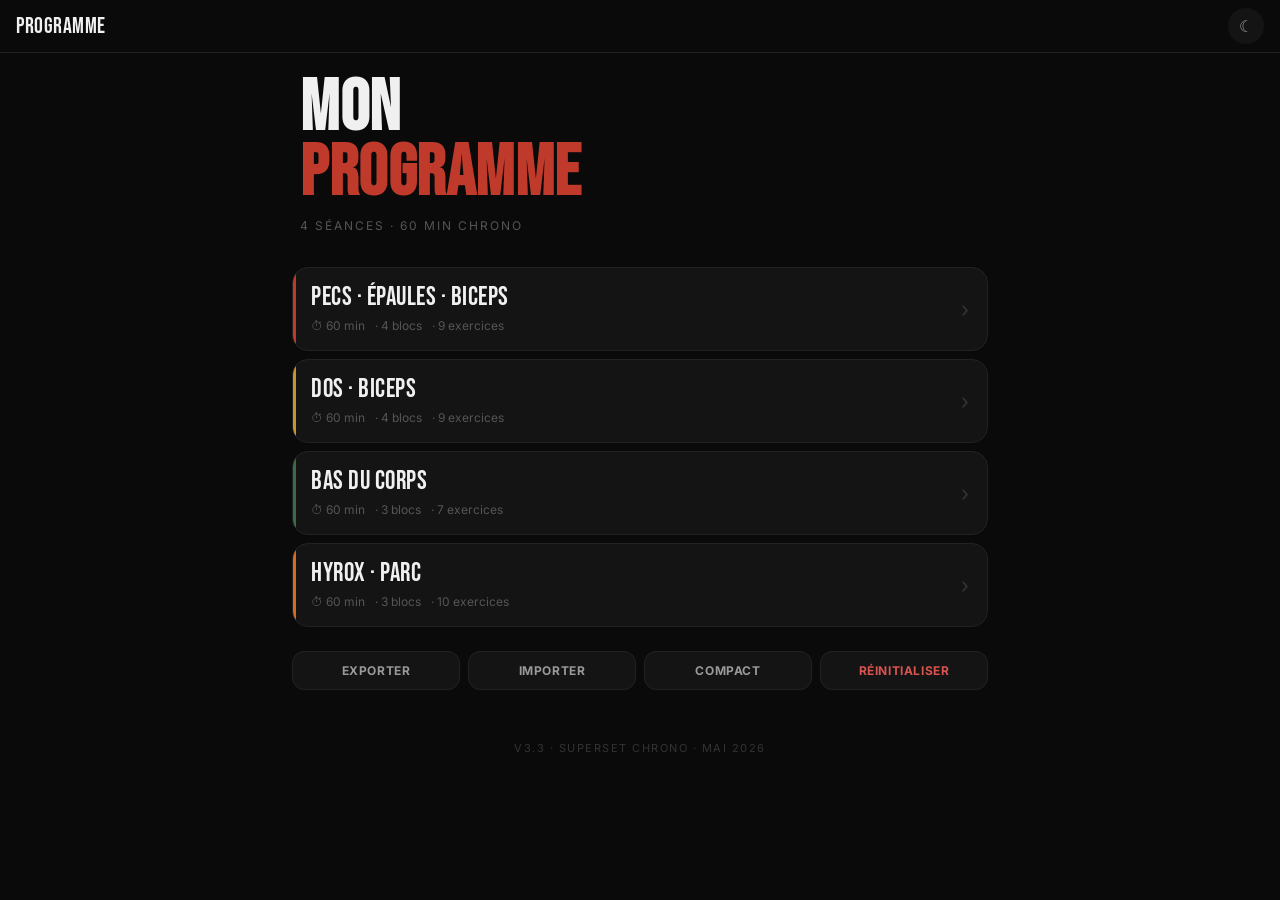
==== commit 412c34b2: "Update index.html" ====
--- a/index.html
+++ b/index.html
@@ -618,6 +618,60 @@
     text-align: center;
   }
 
+
+
+  .superset-rest-card {
+    width: calc(100% - 24px);
+    margin: 10px 12px 12px;
+    padding: 12px 14px;
+    border: 1px solid color-mix(in srgb, var(--accent-color) 55%, var(--border));
+    border-radius: 12px;
+    background: color-mix(in srgb, var(--accent-color) 12%, var(--surface-2));
+    color: var(--text);
+    font-family: inherit;
+    cursor: pointer;
+    display: grid;
+    grid-template-columns: 1fr auto;
+    gap: 4px 12px;
+    align-items: center;
+    text-align: left;
+    -webkit-appearance: none;
+  }
+
+  .superset-rest-card:active {
+    transform: scale(0.99);
+    background: color-mix(in srgb, var(--accent-color) 20%, var(--surface-2));
+  }
+
+  .superset-rest-label {
+    font-size: 10px;
+    letter-spacing: 1.5px;
+    text-transform: uppercase;
+    color: var(--accent-color);
+    font-weight: 700;
+  }
+
+  .superset-rest-value {
+    font-size: 13px;
+    color: var(--text);
+    font-weight: 600;
+    line-height: 1.35;
+  }
+
+  .superset-rest-start {
+    grid-row: 1 / span 2;
+    grid-column: 2;
+    padding: 8px 12px;
+    border-radius: 999px;
+    background: var(--accent-color);
+    color: #fff;
+    font-size: 10px;
+    font-weight: 800;
+    letter-spacing: 0.8px;
+    text-transform: uppercase;
+    white-space: nowrap;
+  }
+
   /* ══ HYROX SPECIFIC ══ */
   .hyrox-round {
     background: var(--surface);
@@ -1366,7 +1420,7 @@
       <button class="home-tool-btn danger" id="btn-reset-data">Réinitialiser</button>
     </div>
     <input type="file" id="import-file" accept="application/json" hidden>
-    <div class="home-version">v3.2 · validée · mai 2026</div>
+    <div class="home-version">v3.3 · superset chrono · mai 2026</div>
   </section>
 
   <section class="view" id="view-session">
@@ -1582,8 +1636,7 @@
     const exHtml = ss.exercises.map((ex, i) => 
       renderEx(ex, String.fromCharCode(65 + i), true, sessionKey, blocIdx, `ss${idx}-${i}`)
     ).join('');
-    const restSeconds = ss.rest ? parseRestSeconds(ss.rest) : 0;
-    const rest = ss.rest ? `<div class="superset-footer${restSeconds ? ' timer-ready' : ''}"${restSeconds ? ` data-rest-seconds="${restSeconds}" data-rest-label="Superset"` : ''}>${escape(ss.rest)}${restSeconds ? ' · lancer chrono' : ''}</div>` : '';
+    const rest = ss.rest ? renderSupersetRest(ss.rest, idx + 1) : '';
     body += `
       <div class="superset">
         <div class="superset-banner">⚡ Superset</div>
@@ -1668,6 +1721,21 @@
   `;
 }
 
+
+function renderSupersetRest(restText, supersetNum) {
+  const seconds = parseRestSeconds(restText);
+  if (!seconds) {
+    return `<div class="superset-footer">${escape(restText)}</div>`;
+  }
+  return `
+    <button type="button" class="superset-rest-card timer-ready" data-rest-seconds="${seconds}" data-rest-label="Superset ${supersetNum}">
+      <span class="superset-rest-label">Repos superset</span>
+      <span class="superset-rest-start">Lancer</span>
+      <span class="superset-rest-value">${escape(restText)}</span>
+    </button>
+  `;
+}
+
 // Parse rest duration (seconds) from "2 min", "90 sec", "2'30", "3 min" etc.
 function parseRestSeconds(restStr) {
   if (!restStr) return 0;
@@ -2188,7 +2256,7 @@
 }
 
 function bindRestTimers() {
-  document.querySelectorAll('.stat.rest, .superset-footer.timer-ready').forEach(stat => {
+  document.querySelectorAll('.stat.rest, .superset-footer.timer-ready, .superset-rest-card.timer-ready').forEach(stat => {
     stat.addEventListener('click', e => {
       e.stopPropagation();
       const seconds = parseInt(stat.dataset.restSeconds || '0');
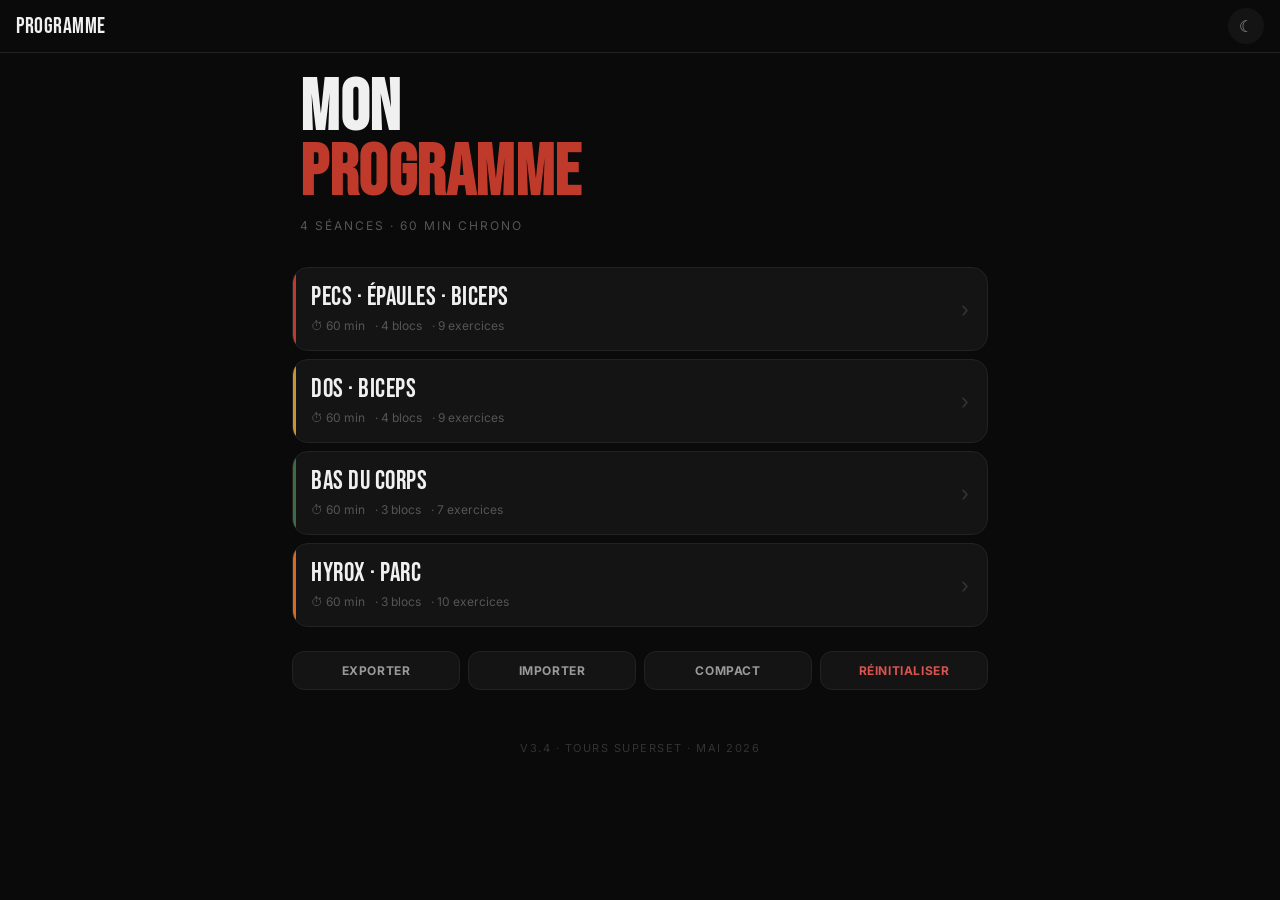
==== commit 1e1749c2: "Update index.html" ====
--- a/index.html
+++ b/index.html
@@ -597,6 +597,35 @@
     text-align: center;
   }
 
+  .superset-meta {
+    display: flex;
+    justify-content: space-between;
+    align-items: center;
+    gap: 10px;
+    padding: 10px 14px;
+    background: color-mix(in srgb, var(--accent-color) 10%, var(--surface));
+    border-bottom: 1px solid var(--border);
+    font-size: 12px;
+    color: var(--text-2);
+  }
+
+  .superset-rounds {
+    font-family: 'Bebas Neue', sans-serif;
+    font-size: 22px;
+    line-height: 1;
+    color: var(--accent-color);
+    letter-spacing: 0.6px;
+    white-space: nowrap;
+  }
+
+  .superset-sequence {
+    text-align: right;
+    font-size: 11px;
+    color: var(--text-3);
+    text-transform: uppercase;
+    letter-spacing: 0.8px;
+  }
+
   .superset .ex {
     border: none;
     border-radius: 0;
@@ -1420,7 +1449,7 @@
       <button class="home-tool-btn danger" id="btn-reset-data">Réinitialiser</button>
     </div>
     <input type="file" id="import-file" accept="application/json" hidden>
-    <div class="home-version">v3.3 · superset chrono · mai 2026</div>
+    <div class="home-version">v3.4 · tours superset · mai 2026</div>
   </section>
 
   <section class="view" id="view-session">
@@ -1633,13 +1662,19 @@
 
   // Supersets
   (b.supersets || []).forEach((ss, idx) => {
+    const rounds = getSupersetRounds(ss);
+    const sequence = getSupersetSequence(ss);
     const exHtml = ss.exercises.map((ex, i) => 
       renderEx(ex, String.fromCharCode(65 + i), true, sessionKey, blocIdx, `ss${idx}-${i}`)
     ).join('');
     const rest = ss.rest ? renderSupersetRest(ss.rest, idx + 1) : '';
     body += `
       <div class="superset">
-        <div class="superset-banner">⚡ Superset</div>
+        <div class="superset-banner">⚡ Superset ${String(idx + 1).padStart(2, '0')}</div>
+        <div class="superset-meta">
+          <div class="superset-rounds">${escape(rounds)} tours</div>
+          <div class="superset-sequence">${escape(sequence)}</div>
+        </div>
         ${exHtml}
         ${rest}
       </div>
@@ -1722,6 +1757,26 @@
 }
 
 
+function getSupersetRounds(ss) {
+  if (!ss) return '3';
+  const explicit = ss.rounds || ss.tours || ss.sets || ss.series || ss.séries;
+  if (explicit) return String(explicit).replace(/\s*tours?$/i, '').trim();
+  const exercises = ss.exercises || [];
+  for (const ex of exercises) {
+    const stats = ex.stats || {};
+    const val = stats['Séries'] || stats['Series'] || stats['Tours'];
+    if (val) return String(val).replace(/\s*tours?$/i, '').trim();
+  }
+  return '3';
+}
+
+function getSupersetSequence(ss) {
+  const count = Math.max(0, (ss && ss.exercises ? ss.exercises.length : 0));
+  if (!count) return 'Enchaînement';
+  const letters = Array.from({ length: count }, (_, i) => String.fromCharCode(65 + i)).join(' + ');
+  return `Enchaîne ${letters}`;
+}
+
 function renderSupersetRest(restText, supersetNum) {
   const seconds = parseRestSeconds(restText);
   if (!seconds) {
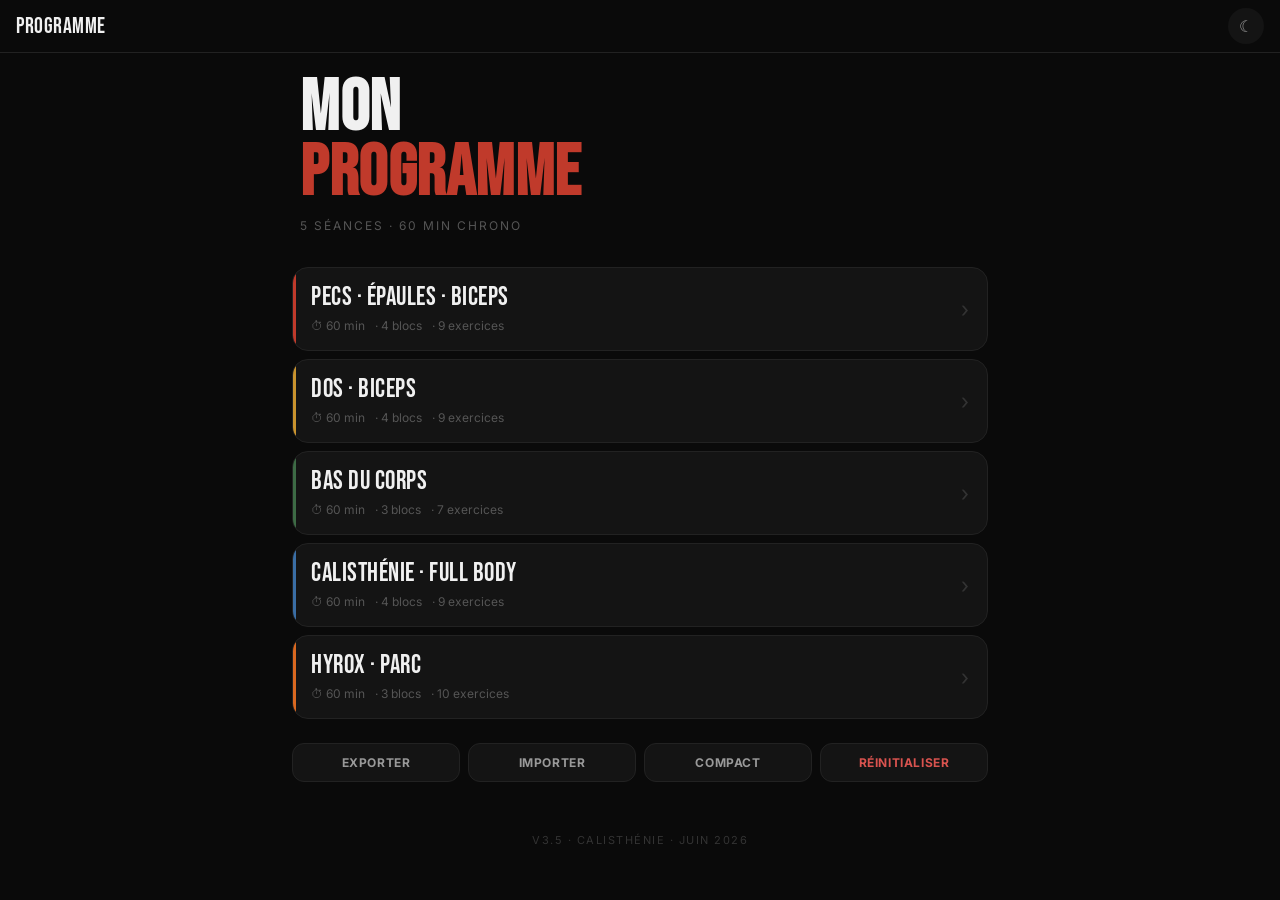
==== commit e3e8e7b2: "Update print statement from 'Hello' to 'Goodbye'" ====
--- a/index.html
+++ b/index.html
@@ -1439,7 +1439,7 @@
   <section class="view active" id="view-home">
     <div class="home-hero">
       <h1>MON<br><em>PROGRAMME</em></h1>
-      <p>4 séances · 60 min chrono</p>
+      <p>5 séances · 60 min chrono</p>
     </div>
     <div class="home-sessions" id="home-sessions"></div>
     <div class="home-tools">
@@ -1449,7 +1449,7 @@
       <button class="home-tool-btn danger" id="btn-reset-data">Réinitialiser</button>
     </div>
     <input type="file" id="import-file" accept="application/json" hidden>
-    <div class="home-version">v3.4 · tours superset · mai 2026</div>
+    <div class="home-version">v3.5 · calisthénie · juin 2026</div>
   </section>
 
   <section class="view" id="view-session">
@@ -1480,7 +1480,7 @@
   </div>
 </div>
 
-<script id="payload" type="application/json">{"order": ["pecs", "dos", "bas", "hyrox"], "meta": {"pecs": {"label": "PECS · ÉPAULES", "short": "Pecs", "accent": "#c03a2b", "icon": "🔴"}, "dos": {"label": "DOS · BICEPS", "short": "Dos", "accent": "#c9932e", "icon": "🟡"}, "bas": {"label": "BAS DU CORPS", "short": "Jambes", "accent": "#3d6b45", "icon": "🟢"}, "hyrox": {"label": "HYROX PARC", "short": "Hyrox", "accent": "#d96820", "icon": "🟠"}}, "sessions": {"pecs": {"title": "Pecs · Épaules · Biceps", "pills": ["⏱ ~60 min chrono", "Niveau avancé · ~70 kg", "Force + Hypertrophie", "Matériel regroupé par station"], "blocs": [{"chip": "Bloc 01", "name": "Barre + Rack", "sub": "Force · Pecs + Épaules", "duration": "~22 min · repos 2'30–3'", "icon": "🏋️", "exercises": [{"name": "Développé Couché Barre", "sub": "Barre libre · Rack · Pectoraux moyens + Deltoïdes antérieurs", "execution": "Allongé, pieds à plat au sol, fessiers en contact avec le banc. Prise légèrement plus large que les épaules. Descends la barre vers le bas des pecs (ligne des tétons) en contrôlant 2 sec, touche légèrement, pousse en expirant. Coudes à ~75° du corps — pas à 90° (risque coiffe des rotateurs) ni collés.", "avoid": "Ne rebondis pas la barre sur la poitrine — ça sort les pecs du travail et risque de blesser les côtes.", "alt": {"label": "Alternative si rack occupé", "text": "Développé couché haltères : meilleure amplitude, moins de risque si tu t'entraînes seul. Charge ~30–40 kg par haltère. Ou pompes lestées (gilet) 4×6–8."}, "stats": {"Séries": "4", "Reps": "5–6", "Charge": "55–65 kg", "Tempo": "2-0-1", "Repos": "3 min"}}, {"name": "Développé Militaire Barre", "sub": "Barre libre · Debout · Deltoïdes antérieurs + Médians", "execution": "Debout, prise légèrement plus large que les épaules. Barre au niveau du cou/menton en bas. Pousse verticalement au-dessus de la tête en rentrant légèrement la tête pour laisser passer la barre, puis reporte la tête en avant une fois passée. Gaîne abdominal tout au long — ne cambre pas les lombaires.", "avoid": "Ne cambre pas le dos pour compenser — si tu dois le faire, la charge est trop lourde.", "alt": {"label": "Alternative si barre occupée", "text": "Développé militaire haltères assis (dos droit, sans dossier) : ~20–28 kg par haltère. Plus de stabilisation requise, excellent pour les 3 chefs du deltoïde."}, "stats": {"Séries": "4", "Reps": "6–8", "Charge": "40–50 kg", "Repos": "2'30"}}], "supersets": []}, {"chip": "Bloc 02", "name": "Haltères", "sub": "Épaules · Biceps", "duration": "~18 min · repos 75 sec", "icon": "💪", "exercises": [], "supersets": [{"exercises": [{"name": "Élévations Latérales", "sub": "Haltères · Deltoïdes médians", "execution": "Haltères légers, légère flexion coude. Monte jusqu'à hauteur des épaules, pouce légèrement vers le bas (comme si tu versais un verre). Contrôle la descente en 3 sec.", "avoid": "Pas d'élan — réduis la charge si tu dois te pencher pour monter.", "alt": {"label": "Alternative", "text": "Élévations latérales câble basse (1 bras) : tension constante même en bas. ~7–10 kg par côté."}, "stats": {"Reps": "15", "Charge": "8–12 kg"}}, {"name": "Oiseau Penché", "sub": "Haltères · Deltoïdes postérieurs", "execution": "Buste penché à 45–60°, bras légèrement fléchis. Ouvre les bras en rotation externe en montant. Deltoïde postérieur souvent sous-développé — essentiel pour l'équilibre épaule.", "avoid": "Le mouvement s'arrête à hauteur des épaules — pas au-dessus.", "alt": {"label": "Alternative", "text": "Face pull corde poulie (hauteur yeux) : mêmes muscles avec tension constante. 15–20 reps, ~15–20 kg."}, "stats": {"Reps": "15", "Charge": "10–14 kg"}}], "rest": "Repos entre les rounds : 75 sec"}, {"exercises": [{"name": "Curl Haltères Alterné", "sub": "Haltères · Debout · Chef long biceps", "execution": "Monte un bras à la fois. Supination progressive (tourne la paume vers le ciel en montant). Coude fixe contre le corps. Pause 1 sec en haut.", "avoid": "Pas d'élan du buste — réduis la charge si tu balances.", "alt": {"label": "Alternative", "text": "Curl barre EZ debout ~30–35 kg si haltères tous occupés."}, "stats": {"Reps": "10", "Charge": "12–16 kg"}}, {"name": "Curl Marteau", "sub": "Haltères · Prise neutre · Brachial", "execution": "Pouce vers le haut tout au long du mouvement. Reps lentes, contraction 1 sec en haut. Cible le brachial et le long supinateur — donne l'épaisseur au bras.", "avoid": "Ne retourne pas la paume en chemin — prise neutre stricte.", "alt": {"label": "Alternative", "text": "Curl marteau corde poulie basse : tension constante. ~15–20 kg câble."}, "stats": {"Reps": "10", "Charge": "14–18 kg"}}], "rest": "Repos entre les rounds : 75 sec"}]}, {"chip": "Bloc 03", "name": "Câbles", "sub": "Pecs · Biceps · Tension constante", "duration": "~10 min · repos 60–75 sec", "icon": "🔗", "exercises": [{"name": "Câbles Croisés — Écartés Pecs", "sub": "Poulie haute · Adduction horizontale · Étirement maximum", "execution": "Poulies en position haute. Penché légèrement en avant, bras tendus en arc, ramène les mains vers le centre et légèrement vers le bas. Croise légèrement les mains en fin de mouvement pour maximiser la contraction. Bras toujours légèrement fléchis — ne verrouille jamais les coudes. Contrôle le retour en 3 secondes pour profiter de l'étirement.", "avoid": "Ne tire pas avec les bras fléchis — tu transformes ça en développé debout. L'arc de cercle bras tendus est la clé.", "alt": {"label": "Alternative si poulies occupées", "text": "Écartés haltères couché banc plat : ~14–18 kg par haltère, même mouvement en arc. 3×12. Ou développé décliné haltères pour les pecs inférieurs."}, "stats": {"Séries": "3", "Reps": "12–15", "Charge": "10–16 kg", "Repos": "75 sec"}}, {"name": "Curl Poulie Basse EZ", "sub": "Câble · Barre EZ · Tension constante · Finition biceps", "execution": "Avantage du câble : tension constante sur tout l'arc, même en bas. Reste bien droit, coudes fixes sur les côtés. Reps lentes — l'objectif est la congestion maximale. Les biceps ont déjà bien travaillé sur le superset haltères — reste sur une charge raisonnable et soigne le ressenti.", "avoid": "Ne recule pas les pieds pour te donner de l'élan — ça vide l'exercice de son intérêt.", "alt": {"label": "Alternative si poulie occupée", "text": "Curl haltères incliné sur banc 45° : bras qui pendent derrière toi en étirement maximal. Charge légère (~10–12 kg), reps lentes. Excellent pour la finition."}, "stats": {"Séries": "2", "Reps": "15", "Charge": "15–20 kg", "Repos": "60 sec"}}], "supersets": []}, {"chip": "Bloc 04", "name": "Barres Parallèles", "sub": "Finition pecs inférieurs", "duration": "~5 min · repos 60 sec", "icon": "⚫", "exercises": [{"name": "Dips Pectoraux", "sub": "Barres parallèles · Pecs inférieurs · Poids de corps", "execution": "Penche le buste légèrement en avant (15–30°) pour cibler les pectoraux inférieurs — si tu restes droit, tu travailles surtout les triceps. Descends jusqu'à ce que les épaules soient sous les coudes, remonte sans verrouiller les coudes. Excellent exercice de finition car il étire bien les pecs en position basse — les muscles sont déjà bien fatigués à ce stade.", "avoid": "Ne descends pas trop bas si tu ressens une gêne à l'épaule antérieure — arrête-toi quand les bras sont parallèles au sol.", "alt": {"label": "Alternative si barres non dispo", "text": "Développé décliné haltères sur banc décliné (~20–26 kg par haltère) : cible pareillement les pecs inférieurs. Ou pompes pieds surélevés sur banc 3×15."}, "stats": {"Séries": "3", "Reps": "10–15", "Charge": "Poids de corps", "Repos": "60 sec"}}], "supersets": []}]}, "dos": {"title": "Dos · Biceps", "pills": ["⏱ 60 min chrono", "Niveau avancé", "~70 kg corps", "Barres · Câbles · Traction"], "blocs": [{"chip": "Bloc 01", "name": "Force", "duration": "~22 min · repos 2 min", "exercises": [{"name": "Tractions — Tempo 3-1-1", "sub": "Barre de traction · Prise pronation (mains vers le sol)", "execution": "Prise un peu plus large que les épaules. Initie le mouvement en rentrant les omoplates avant de tirer. Descends en 3 secondes, pause 1 sec bras quasi tendus (garde une légère flexion), remonte en 1 sec. Regarde légèrement vers le haut en montant.", "avoid": "Ne laisse pas les épaules remonter vers les oreilles en haut du mouvement — tiens les omoplates basses et serrées.", "alt": {"label": "Alternative si barre indisponible", "text": "Tractions australiennes (barre Smith ou barre basse ~1m) : corps incliné sous la barre, talons au sol, tire la poitrine vers la barre. Même tempo 3-1-1."}, "stats": {"Séries": "4", "Reps": "6–8", "Charge": "Poids de corps", "Tempo": "3-1-1", "Repos": "2 min"}}, {"name": "Rowing Barre — Yates Row", "sub": "Barre libre · Prise pronation (mains vers le sol)", "execution": "Buste incliné à 70–80° (légèrement plus droit qu'un rowing classique). Tire la barre vers le bas du ventre / nombril, coudes collés au corps. Dos plat, cuisses gaînées. Contrôle la descente — pas de lâcher.", "avoid": "Ne laisse pas le bas du dos s'arrondir sous la charge. Si ça arrondit, descends le poids.", "alt": {"label": "Alternative si barre occupée", "text": "Rowing 1 bras haltère appuyé sur banc : genou et main d'appui sur le banc, tire l'haltère vers la hanche. Avantage : amplitude plus grande et isolation parfaite de chaque côté. Même charge par bras."}, "stats": {"Séries": "4", "Reps": "6–8", "Charge": "60–70 kg", "Repos": "2 min"}}], "supersets": []}, {"chip": "Bloc 02", "name": "Hypertrophie", "duration": "~13 min · repos 60 sec", "exercises": [{"name": "Rowing Poulie Basse", "sub": "Câble · Poignée neutre (paumes face à face)", "execution": "Assis, dos droit (pas de balancement). Tire la poignée vers le bas du sternum, fais une pause d'1 sec en contractant les rhomboïdes, puis relâche lentement. Ne te penche pas en arrière pour compenser — ça transfère la charge sur les lombaires.", "avoid": "Évite de laisser les épaules partir en avant en fin d'extension — ça sur-sollicite l'articulation.", "alt": {"label": "Alternative si poulie occupée", "text": "Rowing 1 bras haltère genou sur banc : même mouvement de tirage, poignet neutre, pause squeeze en haut. 10–12 reps par côté. Charge équivalente par bras (~25–30 kg)."}, "stats": {"Séries": "3", "Reps": "10–12", "Charge": "50–60 kg", "Repos": "60 sec"}}, {"name": "Tirage Vertical Prise Neutre", "sub": "Poulie haute ou machine · Poignée serrée neutre", "execution": "Buste très légèrement incliné en arrière. Descends la barre vers le haut du buste (jamais derrière la nuque). Coudes qui viennent vers les hanches. Cherche l'étirement maximal du grand dorsal en haut — sens le muscle s'allonger avant de retirer.", "avoid": "Ne tire pas derrière la nuque — gros risque cervical. La barre s'arrête au niveau du menton / clavicules.", "alt": {"label": "Alternative si machine occupée", "text": "Tractions prise serrée neutre à la barre (si des anneaux ou poignées neutres sont disponibles) — ou tractions prise supination (prise en dessous), qui cible le même angle et intègre davantage les biceps."}, "stats": {"Séries": "3", "Reps": "10–12", "Charge": "55–65 kg", "Repos": "60 sec"}}, {"name": "Pull-over Poulie Haute", "sub": "Câble · Corde ou barre droite · Bras tendus", "execution": "Debout, légèrement penché en avant, bras quasi tendus (micro-flexion du coude). L'axe de rotation est l'épaule uniquement — les coudes ne fléchissent pas pendant le mouvement. Descends la corde jusqu'aux hanches, remonte lentement en sentant l'étirement du dorsal. Exercice d'isolation pure.", "avoid": "Si tu fléchis les coudes, tu transformes le mouvement en pushdown — la charge doit rester légère pour garder la tension sur le dorsal.", "alt": {"label": "Alternative si poulie occupée", "text": "Pull-over haltère allongé sur banc : 1 haltère tenu à deux mains, descends les bras derrière la tête (étirement maximal du dorsal), remonte bras quasi tendus. ~15–20 kg. Très efficace en étirement."}, "stats": {"Séries": "3", "Reps": "12–15", "Charge": "20–25 kg", "Repos": "60 sec"}}], "supersets": []}, {"chip": "Bloc 03", "name": "Finition Dos", "duration": "~4 min · repos 45 sec", "exercises": [{"name": "Face Pull Corde", "sub": "Câble · Hauteur des yeux · Corde double", "execution": "Poulie à hauteur des yeux, prise les pouces vers toi. Tire vers le visage en gardant les coudes à hauteur des épaules ou plus haut. Ouvre les bras en fin de mouvement (rotation externe maximale) — c'est là que les rhomboïdes et la coiffe travaillent vraiment. Pause 1 sec, relâche contrôlé.", "avoid": "Ne tire pas avec les coudes vers le bas — c'est devenu un tirage horizontal classique, tu perds l'effet rotation externe.", "alt": {"label": "Alternative si poulie occupée", "text": "Oiseau haltères debout penché (butterfly inversé) : buste penché à 45°, haltères légers (~6–10 kg), bras légèrement fléchis, ouvre les bras en arc en rotation externe. Même muscles, même intensité — 15–20 reps."}, "stats": {"Séries": "3", "Reps": "15–20", "Charge": "15–20 kg", "Repos": "45 sec"}}], "supersets": []}, {"chip": "Bloc 04", "name": "Biceps", "duration": "~10 min", "exercises": [{"name": "Curl Poulie Basse EZ", "sub": "Câble · Barre EZ · Finition", "execution": "Avantage du câble : tension constante sur tout l'arc du mouvement, même en bas (contrairement aux haltères). Reste bien droit, coudes fixes sur les côtés. Reps lentes et contrôlées — l'objectif ici est la congestion maximale en fin de séance, pas la charge.", "avoid": "Ne recule pas les pieds pour te donner de l'élan — ça vide l'exercice de son intérêt.", "alt": {"label": "Alternative si poulie occupée", "text": "Curl haltères incliné sur banc (~45°) : assis sur banc incliné, bras qui pendent derrière toi — ça met le biceps en étirement maximal dès le départ. Charge légère (~10–12 kg), reps lentes. Excellent pour la finition."}, "stats": {"Séries": "2", "Reps": "15", "Charge": "20–25 kg", "Repos": "45 sec"}}], "supersets": [{"exercises": [{"name": "Curl Haltères Alterné", "sub": "Haltères · Debout", "execution": "Monte un bras à la fois. Effectue une supination progressive (tourne la paume vers le ciel en montant). Coude fixe contre le corps — ne le projette pas en avant.", "avoid": "Pas d'élan du buste pour compenser.", "alt": {"label": "Alternative", "text": "Curl barre EZ debout : même rep range, charge ~30–35 kg. Moins d'isolation par côté mais utile si haltères libres occupés."}, "stats": {"Reps": "10", "Charge": "12–16 kg"}}, {"name": "Curl Marteau", "sub": "Haltères · Prise neutre", "execution": "Pouce vers le haut tout au long du mouvement, pas de rotation. Mouvement lent et contrôlé. Tiens la contraction 1 sec en haut. Cible le brachial et le long supinateur — donne l'épaisseur.", "avoid": "Ne retourne pas la paume en chemin — garde la prise neutre.", "alt": {"label": "Alternative", "text": "Curl marteau à la corde poulie basse : tension constante sur tout l'arc, excellent si haltères libres sont tous pris. ~15–20 kg câble, même rep range."}, "stats": {"Reps": "10", "Charge": "14–18 kg"}}], "rest": "Repos entre les rounds : 75 sec"}]}]}, "bas": {"title": "Bas du corps", "pills": ["⏱ 60 min chrono", "Niveau avancé", "Force + Hypertrophie", "🦵 Genoux sensibles"], "blocs": [{"chip": "Bloc 01", "name": "Force", "duration": "~22 min · repos 2'30–3'", "exercises": [{"name": "Squat Barre — Back Squat", "sub": "Barre libre · Rack · Profondeur contrôlée", "execution": "Pieds largeur d'épaules, légèrement ouverts (15–30°). Barre posée sur les trapèzes moyens (low bar) ou hauts (high bar — genoux plus sollicités). Descends en poussant les genoux dans l'axe des orteils, buste légèrement incliné, dos gaîné. Descend jusqu'à la parallèle ou juste en dessous selon le confort.", "avoid": "Ne laisse pas les genoux s'effondrer vers l'intérieur (valgus) sous la charge — c'est le premier facteur de blessure.", "alt": {"label": "Alternative si rack occupé ou douleur", "text": "Squat goblet avec kettlebell ou haltère (~20–30 kg) : tenu contre la poitrine, favorise un buste droit et réduit la pression sur les genoux. Ou presse à cuisses pieds hauts (voir exo 3) comme remplacement direct."}, "stats": {"Séries": "4", "Reps": "5–6", "Charge": "80–100 kg", "Repos": "3 min"}}, {"name": "Romanian Deadlift", "sub": "Barre libre · Ischio-jambiers + Fessiers", "execution": "Debout, barre en pronation dans les mains. Descends la barre le long des jambes en poussant les hanches vers l'arrière (hip hinge), jambes quasi tendues (légère flexion genou). Sens l'étirement maximal des ischios avant de remonter en contractant les fessiers. Dos strictement plat tout au long.", "avoid": "Ne laisse pas le bas du dos s'arrondir en bas du mouvement — arrête-toi quand tu sens la limite de ton étirement ischio.", "alt": {"label": "Alternative si barre occupée", "text": "Romanian deadlift haltères : exactement le même mouvement, 2 haltères (~25–35 kg chacun). Amplitude souvent meilleure car les haltères passent à l'extérieur des jambes. Même charges et reps."}, "stats": {"Séries": "4", "Reps": "6–8", "Charge": "70–90 kg", "Repos": "2'30"}}], "supersets": []}, {"chip": "Bloc 02", "name": "Hypertrophie", "duration": "~18 min · repos 90 sec", "exercises": [{"name": "Presse à Cuisses — Pieds Hauts", "sub": "Machine guidée · Fessiers + Ischios prioritaires", "execution": "Place les pieds en haut de la plateforme (largeur d'épaules). Cette position haute réduit la flexion du genou et transfère le travail vers les fessiers et ischios. Descends jusqu'à 90° de flexion max — les lombaires ne doivent pas décoller du dossier. Remonte sans verrouiller les genoux en haut.", "avoid": "Ne décolle pas les fessiers du siège en fin de descente — ça transfère la charge sur les lombaires.", "alt": {"label": "Alternative si machine occupée", "text": "Squat bulgare haltères (exo 4 ci-dessous peut être avancé) ou Squat goblet à la kettlebell 4×12 (~25–30 kg) : buste droit, profondeur confortable. Moins de charge mais stimulus hypertrophique similaire."}, "stats": {"Séries": "3", "Reps": "10–12", "Charge": "120–160 kg", "Repos": "90 sec"}}, {"name": "Leg Curl Couché", "sub": "Machine · Ischio-jambiers · Isolation", "execution": "Allongé ventre sur la machine. Le coussin doit être au niveau des chevilles (pas du mollet). Fléchis en ramenant les talons vers les fesses, pause 1 sec en contraction maximale, redescends en 3 secondes. Garde les hanches en contact avec la machine — ne les soulève pas pour aider.", "avoid": "Ne soulève pas les hanches pour compenser — ça sort les ischios du travail et compresse les lombaires.", "alt": {"label": "Alternative si machine occupée", "text": "Nordic curl au sol (genou à terre, partenaire ou barre fixe qui bloque les chevilles) : descends en freinant avec les ischios, remonte en poussant avec les mains. Très intense — 3×6–8 suffit. Ou good morning barre légère (~30–40 kg) 3×12."}, "stats": {"Séries": "3", "Reps": "10–12", "Charge": "35–50 kg", "Repos": "90 sec"}}, {"name": "Fentes Bulgares Haltères", "sub": "Haltères · Pied arrière surélevé · Unilatéral", "execution": "Pied arrière posé sur un banc (~genou fléchi à 90°). Pied avant avancé suffisamment pour que le genou avant ne dépasse pas la pointe du pied en descendant. Descends verticalement, buste droit. Remonte en poussant sur le talon avant — sens le fessier et le quadri travailler.", "avoid": "Ne laisse pas le genou avant s'effondrer vers l'intérieur — garde le genou dans l'axe du 2e orteil tout au long du mouvement.", "alt": {"label": "Alternative si douleur ou déséquilibre", "text": "Fente avant marchée haltères (~12–16 kg/main) : même stimulus, plus de contrôle sur la trajectoire du genou. Ou hip thrust à la barre pour fessiers (voir bloc finition). 3×12 pas/jambe."}, "stats": {"Séries": "3", "Reps": "10/jambe", "Charge": "16–22 kg×2", "Repos": "90 sec"}}], "supersets": []}, {"chip": "Bloc 03", "name": "Finition", "duration": "~10 min · repos 45–60 sec", "exercises": [{"name": "Leg Extension — Amplitude Réduite", "sub": "Machine · Quadriceps · Charge légère", "execution": "Charge légère — l'objectif est la congestion, pas la force. Travaille en amplitude partielle : de 90° à environ 45° de flexion (pas jusqu'à extension complète). Cela évite la zone de tension maximale sur le tendon rotulien. Reps lentes, contraction de 1 sec à chaque rep.", "avoid": "Ne charge pas lourd sur cet exercice avec des genoux sensibles — c'est un exercice de finition, pas de force.", "alt": {"label": "Alternative si douleur ou machine indisponible", "text": "Wall sit isométrique : dos au mur, cuisses parallèles au sol, 3×30–45 sec. Ou terminal knee extension avec élastique : debout, élastique derrière le genou, petites extensions finales à 20°. Parfait pour les genoux sensibles."}, "stats": {"Séries": "3", "Reps": "15", "Charge": "25–35 kg", "Amplitude": "Partielle", "Repos": "60 sec"}}, {"name": "Mollets Debout", "sub": "Machine ou barre sur trapèzes · Gastrocnémiens", "execution": "Avant-pieds sur une marche ou plateforme. Descends talons vers le bas pour un étirement maximal (2 sec), remonte sur la pointe des pieds en 1 sec, pause 1 sec en haut avec contraction. Les mollets sont des muscles résistants — ils ont besoin d'amplitude complète et de volume pour progresser.", "avoid": "Ne fais pas des mini-reps avec juste le talon qui monte légèrement — l'amplitude complète est ce qui crée l'hypertrophie sur les mollets.", "alt": {"label": "Alternative si machine occupée", "text": "Mollets à la presse à cuisses : pieds en bas de la plateforme, pousse sur la pointe des pieds sans déverrouiller la sécurité. Ou mollets debout 1 jambe avec haltère (~20 kg) pour plus d'intensité et d'équilibre."}, "stats": {"Séries": "4", "Reps": "15–20", "Charge": "60–80 kg", "Tempo": "2-1-1", "Repos": "45 sec"}}], "supersets": []}]}, "hyrox": {"title": "Hyrox · Parc", "pills": ["⏱ 60 min", "🌳 Sans matériel · Parc", "Débutant · 1ère prépa", "Cardio + Force fonctionnelle"], "blocs": [{"chip": "Bloc 01", "name": "Simulation Hyrox", "sub": "4 rounds · Course + Station", "duration": "~28 min", "icon": "🏁", "exercises": [], "supersets": [], "sim_title": "⚡ 4 Rounds — Boucle 400m → Retour base camp → Station Toutes les stations se font à ton point fixe sur la pelouse · Allure course : tu dois pouvoir parler", "rounds": [{"num": "1", "run_icon": "🏃", "run_label": "Course", "run_val": "400 m", "st_icon": "💥", "st_label": "Station 1 — Pompes explosives", "st_val": "10 reps", "st_sub": "Pousse assez fort pour décoller les mains du sol · claque des mains si possible · simulation poussée explosive Hyrox"}, {"num": "2", "run_icon": "🏃", "run_label": "Course", "run_val": "400 m", "st_icon": "🔥", "st_label": "Station 2 — Mountain climbers", "st_val": "40 reps (20/jambe)", "st_sub": "Rythme rapide, hanches basses, épaules au-dessus des mains · simulation ski erg cadence"}, {"num": "3", "run_icon": "🏃", "run_label": "Course", "run_val": "400 m", "st_icon": "⚡", "st_label": "Station 3 — Sprint 50m aller-retour", "st_val": "3 allers-retours", "st_sub": "Depuis le point fixe · effort 90% · simulation des changements de rythme Hyrox"}, {"num": "4", "run_icon": "🏃", "run_label": "Course", "run_val": "400 m", "st_icon": "🦘", "st_label": "Station 4 — Sauts en longueur enchaînés", "st_val": "8 sauts", "st_sub": "Saute le plus loin possible, enchaîne sans pause entre chaque saut · travail puissance + coordination"}], "sim_footer": "Total : 1600m de course + 4 stations à ton point fixe Entre les rounds : 90 sec max de marche — reste près de ton point fixe"}, {"chip": "Bloc 02", "name": "Renforcement Fonctionnel", "sub": "Zones clés Hyrox · Sur la pelouse · Point fixe", "duration": "~15 min · repos 60 sec", "icon": "💪", "exercises": [{"name": "Pompes — Tempo 2-1-1", "sub": "Poids de corps · Pectoraux + Triceps + Gainage", "execution": "Corps droit de la tête aux talons, mains légèrement plus larges que les épaules. Descends en 2 sec, pause 1 sec en bas (coudes à ~75°), remonte en 1 sec. Gaîne l'abdomen — si le bas du dos se creuse, pose les genoux. La qualité prime sur la quantité.", "avoid": "Ne laisse pas les hanches s'affaisser — ton corps doit former une planche rigide.", "stats": {"Séries": "3", "Reps": "12–15", "Tempo": "2-1-1", "Repos": "60 sec"}}, {"name": "Glute Bridge — Unilatéral", "sub": "Sol · Fessiers + Ischios · Pied opposé en l'air", "execution": "Allongé sur le dos, un pied à plat, l'autre jambe tendue en l'air. Pousse sur le talon, monte les hanches jusqu'à alignement épaule-genou-cheville, contraction fessier 2 sec en haut. Redescends lentement. Travail unilatéral = correction des déséquilibres très fréquents chez les coureurs.", "avoid": "Ne laisse pas les hanches basculer de côté quand tu montes — maintiens le bassin horizontal.", "stats": {"Séries": "3", "Reps": "12/côté", "Pause": "2 sec en haut", "Repos": "60 sec"}}, {"name": "Planche + Shoulder Taps", "sub": "Sol · Gainage global · Stabilité", "execution": "Position planche sur les mains. Alterne en touchant l'épaule opposée avec la main, sans laisser les hanches bouger. Place les pieds légèrement plus larges que les épaules pour plus de stabilité. Respire normalement — le but est de maintenir l'effort sous tension continue, comme en condition Hyrox.", "avoid": "Ne laisse pas les hanches monter en l'air ou descendre — reste parfaitement horizontal.", "stats": {"Séries": "3", "Taps": "20/côté", "Repos": "60 sec"}}], "supersets": []}, {"chip": "Bloc 03", "name": "AMRAP Finition", "sub": "As Many Rounds As Possible · 5 min · À ton point fixe", "duration": "~5 min", "icon": "🔁", "exercises": [], "supersets": [], "amrap": {"header": "🔁 AMRAP 5 min — Enchaîne en boucle Pas de repos · Réduis l'intensité si besoin mais ne t'arrête pas", "movements": [{"icon": "💥", "label": "Mouvement A", "val": "5 Burpees", "sub": "Saut en extension complète"}, {"icon": "🦵", "label": "Mouvement B", "val": "10 Squat jumps", "sub": "Bras tendus en haut"}, {"icon": "🏃", "label": "Mouvement C", "val": "200 m sprint", "sub": "Effort 80% — pas à fond"}], "footer": "Note le nombre de rounds complets — c'est ton score à battre la prochaine fois 🎯 Objectif débutant : 3–4 rounds"}}]}}}</script>
+<script id="payload" type="application/json">{"order": ["pecs", "dos", "bas", "calisthenie", "hyrox"], "meta": {"pecs": {"label": "PECS · ÉPAULES", "short": "Pecs", "accent": "#c03a2b", "icon": "🔴"}, "dos": {"label": "DOS · BICEPS", "short": "Dos", "accent": "#c9932e", "icon": "🟡"}, "bas": {"label": "BAS DU CORPS", "short": "Jambes", "accent": "#3d6b45", "icon": "🟢"}, "hyrox": {"label": "HYROX PARC", "short": "Hyrox", "accent": "#d96820", "icon": "🟠"}, "calisthenie": {"label": "CALISTHÉNIE", "short": "Calisthénie", "accent": "#3a6ea5", "icon": "🔵"}}, "sessions": {"pecs": {"title": "Pecs · Épaules · Biceps", "pills": ["⏱ ~60 min chrono", "Niveau avancé · ~70 kg", "Force + Hypertrophie", "Matériel regroupé par station"], "blocs": [{"chip": "Bloc 01", "name": "Barre + Rack", "sub": "Force · Pecs + Épaules", "duration": "~22 min · repos 2'30–3'", "icon": "🏋️", "exercises": [{"name": "Développé Couché Barre", "sub": "Barre libre · Rack · Pectoraux moyens + Deltoïdes antérieurs", "execution": "Allongé, pieds à plat au sol, fessiers en contact avec le banc. Prise légèrement plus large que les épaules. Descends la barre vers le bas des pecs (ligne des tétons) en contrôlant 2 sec, touche légèrement, pousse en expirant. Coudes à ~75° du corps — pas à 90° (risque coiffe des rotateurs) ni collés.", "avoid": "Ne rebondis pas la barre sur la poitrine — ça sort les pecs du travail et risque de blesser les côtes.", "alt": {"label": "Alternative si rack occupé", "text": "Développé couché haltères : meilleure amplitude, moins de risque si tu t'entraînes seul. Charge ~30–40 kg par haltère. Ou pompes lestées (gilet) 4×6–8."}, "stats": {"Séries": "4", "Reps": "5–6", "Charge": "55–65 kg", "Tempo": "2-0-1", "Repos": "3 min"}}, {"name": "Développé Militaire Barre", "sub": "Barre libre · Debout · Deltoïdes antérieurs + Médians", "execution": "Debout, prise légèrement plus large que les épaules. Barre au niveau du cou/menton en bas. Pousse verticalement au-dessus de la tête en rentrant légèrement la tête pour laisser passer la barre, puis reporte la tête en avant une fois passée. Gaîne abdominal tout au long — ne cambre pas les lombaires.", "avoid": "Ne cambre pas le dos pour compenser — si tu dois le faire, la charge est trop lourde.", "alt": {"label": "Alternative si barre occupée", "text": "Développé militaire haltères assis (dos droit, sans dossier) : ~20–28 kg par haltère. Plus de stabilisation requise, excellent pour les 3 chefs du deltoïde."}, "stats": {"Séries": "4", "Reps": "6–8", "Charge": "40–50 kg", "Repos": "2'30"}}], "supersets": []}, {"chip": "Bloc 02", "name": "Haltères", "sub": "Épaules · Biceps", "duration": "~18 min · repos 75 sec", "icon": "💪", "exercises": [], "supersets": [{"exercises": [{"name": "Élévations Latérales", "sub": "Haltères · Deltoïdes médians", "execution": "Haltères légers, légère flexion coude. Monte jusqu'à hauteur des épaules, pouce légèrement vers le bas (comme si tu versais un verre). Contrôle la descente en 3 sec.", "avoid": "Pas d'élan — réduis la charge si tu dois te pencher pour monter.", "alt": {"label": "Alternative", "text": "Élévations latérales câble basse (1 bras) : tension constante même en bas. ~7–10 kg par côté."}, "stats": {"Reps": "15", "Charge": "8–12 kg"}}, {"name": "Oiseau Penché", "sub": "Haltères · Deltoïdes postérieurs", "execution": "Buste penché à 45–60°, bras légèrement fléchis. Ouvre les bras en rotation externe en montant. Deltoïde postérieur souvent sous-développé — essentiel pour l'équilibre épaule.", "avoid": "Le mouvement s'arrête à hauteur des épaules — pas au-dessus.", "alt": {"label": "Alternative", "text": "Face pull corde poulie (hauteur yeux) : mêmes muscles avec tension constante. 15–20 reps, ~15–20 kg."}, "stats": {"Reps": "15", "Charge": "10–14 kg"}}], "rest": "Repos entre les rounds : 75 sec"}, {"exercises": [{"name": "Curl Haltères Alterné", "sub": "Haltères · Debout · Chef long biceps", "execution": "Monte un bras à la fois. Supination progressive (tourne la paume vers le ciel en montant). Coude fixe contre le corps. Pause 1 sec en haut.", "avoid": "Pas d'élan du buste — réduis la charge si tu balances.", "alt": {"label": "Alternative", "text": "Curl barre EZ debout ~30–35 kg si haltères tous occupés."}, "stats": {"Reps": "10", "Charge": "12–16 kg"}}, {"name": "Curl Marteau", "sub": "Haltères · Prise neutre · Brachial", "execution": "Pouce vers le haut tout au long du mouvement. Reps lentes, contraction 1 sec en haut. Cible le brachial et le long supinateur — donne l'épaisseur au bras.", "avoid": "Ne retourne pas la paume en chemin — prise neutre stricte.", "alt": {"label": "Alternative", "text": "Curl marteau corde poulie basse : tension constante. ~15–20 kg câble."}, "stats": {"Reps": "10", "Charge": "14–18 kg"}}], "rest": "Repos entre les rounds : 75 sec"}]}, {"chip": "Bloc 03", "name": "Câbles", "sub": "Pecs · Biceps · Tension constante", "duration": "~10 min · repos 60–75 sec", "icon": "🔗", "exercises": [{"name": "Câbles Croisés — Écartés Pecs", "sub": "Poulie haute · Adduction horizontale · Étirement maximum", "execution": "Poulies en position haute. Penché légèrement en avant, bras tendus en arc, ramène les mains vers le centre et légèrement vers le bas. Croise légèrement les mains en fin de mouvement pour maximiser la contraction. Bras toujours légèrement fléchis — ne verrouille jamais les coudes. Contrôle le retour en 3 secondes pour profiter de l'étirement.", "avoid": "Ne tire pas avec les bras fléchis — tu transformes ça en développé debout. L'arc de cercle bras tendus est la clé.", "alt": {"label": "Alternative si poulies occupées", "text": "Écartés haltères couché banc plat : ~14–18 kg par haltère, même mouvement en arc. 3×12. Ou développé décliné haltères pour les pecs inférieurs."}, "stats": {"Séries": "3", "Reps": "12–15", "Charge": "10–16 kg", "Repos": "75 sec"}}, {"name": "Curl Poulie Basse EZ", "sub": "Câble · Barre EZ · Tension constante · Finition biceps", "execution": "Avantage du câble : tension constante sur tout l'arc, même en bas. Reste bien droit, coudes fixes sur les côtés. Reps lentes — l'objectif est la congestion maximale. Les biceps ont déjà bien travaillé sur le superset haltères — reste sur une charge raisonnable et soigne le ressenti.", "avoid": "Ne recule pas les pieds pour te donner de l'élan — ça vide l'exercice de son intérêt.", "alt": {"label": "Alternative si poulie occupée", "text": "Curl haltères incliné sur banc 45° : bras qui pendent derrière toi en étirement maximal. Charge légère (~10–12 kg), reps lentes. Excellent pour la finition."}, "stats": {"Séries": "2", "Reps": "15", "Charge": "15–20 kg", "Repos": "60 sec"}}], "supersets": []}, {"chip": "Bloc 04", "name": "Barres Parallèles", "sub": "Finition pecs inférieurs", "duration": "~5 min · repos 60 sec", "icon": "⚫", "exercises": [{"name": "Dips Pectoraux", "sub": "Barres parallèles · Pecs inférieurs · Poids de corps", "execution": "Penche le buste légèrement en avant (15–30°) pour cibler les pectoraux inférieurs — si tu restes droit, tu travailles surtout les triceps. Descends jusqu'à ce que les épaules soient sous les coudes, remonte sans verrouiller les coudes. Excellent exercice de finition car il étire bien les pecs en position basse — les muscles sont déjà bien fatigués à ce stade.", "avoid": "Ne descends pas trop bas si tu ressens une gêne à l'épaule antérieure — arrête-toi quand les bras sont parallèles au sol.", "alt": {"label": "Alternative si barres non dispo", "text": "Développé décliné haltères sur banc décliné (~20–26 kg par haltère) : cible pareillement les pecs inférieurs. Ou pompes pieds surélevés sur banc 3×15."}, "stats": {"Séries": "3", "Reps": "10–15", "Charge": "Poids de corps", "Repos": "60 sec"}}], "supersets": []}]}, "dos": {"title": "Dos · Biceps", "pills": ["⏱ 60 min chrono", "Niveau avancé", "~70 kg corps", "Barres · Câbles · Traction"], "blocs": [{"chip": "Bloc 01", "name": "Force", "duration": "~22 min · repos 2 min", "exercises": [{"name": "Tractions — Tempo 3-1-1", "sub": "Barre de traction · Prise pronation (mains vers le sol)", "execution": "Prise un peu plus large que les épaules. Initie le mouvement en rentrant les omoplates avant de tirer. Descends en 3 secondes, pause 1 sec bras quasi tendus (garde une légère flexion), remonte en 1 sec. Regarde légèrement vers le haut en montant.", "avoid": "Ne laisse pas les épaules remonter vers les oreilles en haut du mouvement — tiens les omoplates basses et serrées.", "alt": {"label": "Alternative si barre indisponible", "text": "Tractions australiennes (barre Smith ou barre basse ~1m) : corps incliné sous la barre, talons au sol, tire la poitrine vers la barre. Même tempo 3-1-1."}, "stats": {"Séries": "4", "Reps": "6–8", "Charge": "Poids de corps", "Tempo": "3-1-1", "Repos": "2 min"}}, {"name": "Rowing Barre — Yates Row", "sub": "Barre libre · Prise pronation (mains vers le sol)", "execution": "Buste incliné à 70–80° (légèrement plus droit qu'un rowing classique). Tire la barre vers le bas du ventre / nombril, coudes collés au corps. Dos plat, cuisses gaînées. Contrôle la descente — pas de lâcher.", "avoid": "Ne laisse pas le bas du dos s'arrondir sous la charge. Si ça arrondit, descends le poids.", "alt": {"label": "Alternative si barre occupée", "text": "Rowing 1 bras haltère appuyé sur banc : genou et main d'appui sur le banc, tire l'haltère vers la hanche. Avantage : amplitude plus grande et isolation parfaite de chaque côté. Même charge par bras."}, "stats": {"Séries": "4", "Reps": "6–8", "Charge": "60–70 kg", "Repos": "2 min"}}], "supersets": []}, {"chip": "Bloc 02", "name": "Hypertrophie", "duration": "~13 min · repos 60 sec", "exercises": [{"name": "Rowing Poulie Basse", "sub": "Câble · Poignée neutre (paumes face à face)", "execution": "Assis, dos droit (pas de balancement). Tire la poignée vers le bas du sternum, fais une pause d'1 sec en contractant les rhomboïdes, puis relâche lentement. Ne te penche pas en arrière pour compenser — ça transfère la charge sur les lombaires.", "avoid": "Évite de laisser les épaules partir en avant en fin d'extension — ça sur-sollicite l'articulation.", "alt": {"label": "Alternative si poulie occupée", "text": "Rowing 1 bras haltère genou sur banc : même mouvement de tirage, poignet neutre, pause squeeze en haut. 10–12 reps par côté. Charge équivalente par bras (~25–30 kg)."}, "stats": {"Séries": "3", "Reps": "10–12", "Charge": "50–60 kg", "Repos": "60 sec"}}, {"name": "Tirage Vertical Prise Neutre", "sub": "Poulie haute ou machine · Poignée serrée neutre", "execution": "Buste très légèrement incliné en arrière. Descends la barre vers le haut du buste (jamais derrière la nuque). Coudes qui viennent vers les hanches. Cherche l'étirement maximal du grand dorsal en haut — sens le muscle s'allonger avant de retirer.", "avoid": "Ne tire pas derrière la nuque — gros risque cervical. La barre s'arrête au niveau du menton / clavicules.", "alt": {"label": "Alternative si machine occupée", "text": "Tractions prise serrée neutre à la barre (si des anneaux ou poignées neutres sont disponibles) — ou tractions prise supination (prise en dessous), qui cible le même angle et intègre davantage les biceps."}, "stats": {"Séries": "3", "Reps": "10–12", "Charge": "55–65 kg", "Repos": "60 sec"}}, {"name": "Pull-over Poulie Haute", "sub": "Câble · Corde ou barre droite · Bras tendus", "execution": "Debout, légèrement penché en avant, bras quasi tendus (micro-flexion du coude). L'axe de rotation est l'épaule uniquement — les coudes ne fléchissent pas pendant le mouvement. Descends la corde jusqu'aux hanches, remonte lentement en sentant l'étirement du dorsal. Exercice d'isolation pure.", "avoid": "Si tu fléchis les coudes, tu transformes le mouvement en pushdown — la charge doit rester légère pour garder la tension sur le dorsal.", "alt": {"label": "Alternative si poulie occupée", "text": "Pull-over haltère allongé sur banc : 1 haltère tenu à deux mains, descends les bras derrière la tête (étirement maximal du dorsal), remonte bras quasi tendus. ~15–20 kg. Très efficace en étirement."}, "stats": {"Séries": "3", "Reps": "12–15", "Charge": "20–25 kg", "Repos": "60 sec"}}], "supersets": []}, {"chip": "Bloc 03", "name": "Finition Dos", "duration": "~4 min · repos 45 sec", "exercises": [{"name": "Face Pull Corde", "sub": "Câble · Hauteur des yeux · Corde double", "execution": "Poulie à hauteur des yeux, prise les pouces vers toi. Tire vers le visage en gardant les coudes à hauteur des épaules ou plus haut. Ouvre les bras en fin de mouvement (rotation externe maximale) — c'est là que les rhomboïdes et la coiffe travaillent vraiment. Pause 1 sec, relâche contrôlé.", "avoid": "Ne tire pas avec les coudes vers le bas — c'est devenu un tirage horizontal classique, tu perds l'effet rotation externe.", "alt": {"label": "Alternative si poulie occupée", "text": "Oiseau haltères debout penché (butterfly inversé) : buste penché à 45°, haltères légers (~6–10 kg), bras légèrement fléchis, ouvre les bras en arc en rotation externe. Même muscles, même intensité — 15–20 reps."}, "stats": {"Séries": "3", "Reps": "15–20", "Charge": "15–20 kg", "Repos": "45 sec"}}], "supersets": []}, {"chip": "Bloc 04", "name": "Biceps", "duration": "~10 min", "exercises": [{"name": "Curl Poulie Basse EZ", "sub": "Câble · Barre EZ · Finition", "execution": "Avantage du câble : tension constante sur tout l'arc du mouvement, même en bas (contrairement aux haltères). Reste bien droit, coudes fixes sur les côtés. Reps lentes et contrôlées — l'objectif ici est la congestion maximale en fin de séance, pas la charge.", "avoid": "Ne recule pas les pieds pour te donner de l'élan — ça vide l'exercice de son intérêt.", "alt": {"label": "Alternative si poulie occupée", "text": "Curl haltères incliné sur banc (~45°) : assis sur banc incliné, bras qui pendent derrière toi — ça met le biceps en étirement maximal dès le départ. Charge légère (~10–12 kg), reps lentes. Excellent pour la finition."}, "stats": {"Séries": "2", "Reps": "15", "Charge": "20–25 kg", "Repos": "45 sec"}}], "supersets": [{"exercises": [{"name": "Curl Haltères Alterné", "sub": "Haltères · Debout", "execution": "Monte un bras à la fois. Effectue une supination progressive (tourne la paume vers le ciel en montant). Coude fixe contre le corps — ne le projette pas en avant.", "avoid": "Pas d'élan du buste pour compenser.", "alt": {"label": "Alternative", "text": "Curl barre EZ debout : même rep range, charge ~30–35 kg. Moins d'isolation par côté mais utile si haltères libres occupés."}, "stats": {"Reps": "10", "Charge": "12–16 kg"}}, {"name": "Curl Marteau", "sub": "Haltères · Prise neutre", "execution": "Pouce vers le haut tout au long du mouvement, pas de rotation. Mouvement lent et contrôlé. Tiens la contraction 1 sec en haut. Cible le brachial et le long supinateur — donne l'épaisseur.", "avoid": "Ne retourne pas la paume en chemin — garde la prise neutre.", "alt": {"label": "Alternative", "text": "Curl marteau à la corde poulie basse : tension constante sur tout l'arc, excellent si haltères libres sont tous pris. ~15–20 kg câble, même rep range."}, "stats": {"Reps": "10", "Charge": "14–18 kg"}}], "rest": "Repos entre les rounds : 75 sec"}]}]}, "bas": {"title": "Bas du corps", "pills": ["⏱ 60 min chrono", "Niveau avancé", "Force + Hypertrophie", "🦵 Genoux sensibles"], "blocs": [{"chip": "Bloc 01", "name": "Force", "duration": "~22 min · repos 2'30–3'", "exercises": [{"name": "Squat Barre — Back Squat", "sub": "Barre libre · Rack · Profondeur contrôlée", "execution": "Pieds largeur d'épaules, légèrement ouverts (15–30°). Barre posée sur les trapèzes moyens (low bar) ou hauts (high bar — genoux plus sollicités). Descends en poussant les genoux dans l'axe des orteils, buste légèrement incliné, dos gaîné. Descend jusqu'à la parallèle ou juste en dessous selon le confort.", "avoid": "Ne laisse pas les genoux s'effondrer vers l'intérieur (valgus) sous la charge — c'est le premier facteur de blessure.", "alt": {"label": "Alternative si rack occupé ou douleur", "text": "Squat goblet avec kettlebell ou haltère (~20–30 kg) : tenu contre la poitrine, favorise un buste droit et réduit la pression sur les genoux. Ou presse à cuisses pieds hauts (voir exo 3) comme remplacement direct."}, "stats": {"Séries": "4", "Reps": "5–6", "Charge": "80–100 kg", "Repos": "3 min"}}, {"name": "Romanian Deadlift", "sub": "Barre libre · Ischio-jambiers + Fessiers", "execution": "Debout, barre en pronation dans les mains. Descends la barre le long des jambes en poussant les hanches vers l'arrière (hip hinge), jambes quasi tendues (légère flexion genou). Sens l'étirement maximal des ischios avant de remonter en contractant les fessiers. Dos strictement plat tout au long.", "avoid": "Ne laisse pas le bas du dos s'arrondir en bas du mouvement — arrête-toi quand tu sens la limite de ton étirement ischio.", "alt": {"label": "Alternative si barre occupée", "text": "Romanian deadlift haltères : exactement le même mouvement, 2 haltères (~25–35 kg chacun). Amplitude souvent meilleure car les haltères passent à l'extérieur des jambes. Même charges et reps."}, "stats": {"Séries": "4", "Reps": "6–8", "Charge": "70–90 kg", "Repos": "2'30"}}], "supersets": []}, {"chip": "Bloc 02", "name": "Hypertrophie", "duration": "~18 min · repos 90 sec", "exercises": [{"name": "Presse à Cuisses — Pieds Hauts", "sub": "Machine guidée · Fessiers + Ischios prioritaires", "execution": "Place les pieds en haut de la plateforme (largeur d'épaules). Cette position haute réduit la flexion du genou et transfère le travail vers les fessiers et ischios. Descends jusqu'à 90° de flexion max — les lombaires ne doivent pas décoller du dossier. Remonte sans verrouiller les genoux en haut.", "avoid": "Ne décolle pas les fessiers du siège en fin de descente — ça transfère la charge sur les lombaires.", "alt": {"label": "Alternative si machine occupée", "text": "Squat bulgare haltères (exo 4 ci-dessous peut être avancé) ou Squat goblet à la kettlebell 4×12 (~25–30 kg) : buste droit, profondeur confortable. Moins de charge mais stimulus hypertrophique similaire."}, "stats": {"Séries": "3", "Reps": "10–12", "Charge": "120–160 kg", "Repos": "90 sec"}}, {"name": "Leg Curl Couché", "sub": "Machine · Ischio-jambiers · Isolation", "execution": "Allongé ventre sur la machine. Le coussin doit être au niveau des chevilles (pas du mollet). Fléchis en ramenant les talons vers les fesses, pause 1 sec en contraction maximale, redescends en 3 secondes. Garde les hanches en contact avec la machine — ne les soulève pas pour aider.", "avoid": "Ne soulève pas les hanches pour compenser — ça sort les ischios du travail et compresse les lombaires.", "alt": {"label": "Alternative si machine occupée", "text": "Nordic curl au sol (genou à terre, partenaire ou barre fixe qui bloque les chevilles) : descends en freinant avec les ischios, remonte en poussant avec les mains. Très intense — 3×6–8 suffit. Ou good morning barre légère (~30–40 kg) 3×12."}, "stats": {"Séries": "3", "Reps": "10–12", "Charge": "35–50 kg", "Repos": "90 sec"}}, {"name": "Fentes Bulgares Haltères", "sub": "Haltères · Pied arrière surélevé · Unilatéral", "execution": "Pied arrière posé sur un banc (~genou fléchi à 90°). Pied avant avancé suffisamment pour que le genou avant ne dépasse pas la pointe du pied en descendant. Descends verticalement, buste droit. Remonte en poussant sur le talon avant — sens le fessier et le quadri travailler.", "avoid": "Ne laisse pas le genou avant s'effondrer vers l'intérieur — garde le genou dans l'axe du 2e orteil tout au long du mouvement.", "alt": {"label": "Alternative si douleur ou déséquilibre", "text": "Fente avant marchée haltères (~12–16 kg/main) : même stimulus, plus de contrôle sur la trajectoire du genou. Ou hip thrust à la barre pour fessiers (voir bloc finition). 3×12 pas/jambe."}, "stats": {"Séries": "3", "Reps": "10/jambe", "Charge": "16–22 kg×2", "Repos": "90 sec"}}], "supersets": []}, {"chip": "Bloc 03", "name": "Finition", "duration": "~10 min · repos 45–60 sec", "exercises": [{"name": "Leg Extension — Amplitude Réduite", "sub": "Machine · Quadriceps · Charge légère", "execution": "Charge légère — l'objectif est la congestion, pas la force. Travaille en amplitude partielle : de 90° à environ 45° de flexion (pas jusqu'à extension complète). Cela évite la zone de tension maximale sur le tendon rotulien. Reps lentes, contraction de 1 sec à chaque rep.", "avoid": "Ne charge pas lourd sur cet exercice avec des genoux sensibles — c'est un exercice de finition, pas de force.", "alt": {"label": "Alternative si douleur ou machine indisponible", "text": "Wall sit isométrique : dos au mur, cuisses parallèles au sol, 3×30–45 sec. Ou terminal knee extension avec élastique : debout, élastique derrière le genou, petites extensions finales à 20°. Parfait pour les genoux sensibles."}, "stats": {"Séries": "3", "Reps": "15", "Charge": "25–35 kg", "Amplitude": "Partielle", "Repos": "60 sec"}}, {"name": "Mollets Debout", "sub": "Machine ou barre sur trapèzes · Gastrocnémiens", "execution": "Avant-pieds sur une marche ou plateforme. Descends talons vers le bas pour un étirement maximal (2 sec), remonte sur la pointe des pieds en 1 sec, pause 1 sec en haut avec contraction. Les mollets sont des muscles résistants — ils ont besoin d'amplitude complète et de volume pour progresser.", "avoid": "Ne fais pas des mini-reps avec juste le talon qui monte légèrement — l'amplitude complète est ce qui crée l'hypertrophie sur les mollets.", "alt": {"label": "Alternative si machine occupée", "text": "Mollets à la presse à cuisses : pieds en bas de la plateforme, pousse sur la pointe des pieds sans déverrouiller la sécurité. Ou mollets debout 1 jambe avec haltère (~20 kg) pour plus d'intensité et d'équilibre."}, "stats": {"Séries": "4", "Reps": "15–20", "Charge": "60–80 kg", "Tempo": "2-1-1", "Repos": "45 sec"}}], "supersets": []}]}, "hyrox": {"title": "Hyrox · Parc", "pills": ["⏱ 60 min", "🌳 Sans matériel · Parc", "Débutant · 1ère prépa", "Cardio + Force fonctionnelle"], "blocs": [{"chip": "Bloc 01", "name": "Simulation Hyrox", "sub": "4 rounds · Course + Station", "duration": "~28 min", "icon": "🏁", "exercises": [], "supersets": [], "sim_title": "⚡ 4 Rounds — Boucle 400m → Retour base camp → Station Toutes les stations se font à ton point fixe sur la pelouse · Allure course : tu dois pouvoir parler", "rounds": [{"num": "1", "run_icon": "🏃", "run_label": "Course", "run_val": "400 m", "st_icon": "💥", "st_label": "Station 1 — Pompes explosives", "st_val": "10 reps", "st_sub": "Pousse assez fort pour décoller les mains du sol · claque des mains si possible · simulation poussée explosive Hyrox"}, {"num": "2", "run_icon": "🏃", "run_label": "Course", "run_val": "400 m", "st_icon": "🔥", "st_label": "Station 2 — Mountain climbers", "st_val": "40 reps (20/jambe)", "st_sub": "Rythme rapide, hanches basses, épaules au-dessus des mains · simulation ski erg cadence"}, {"num": "3", "run_icon": "🏃", "run_label": "Course", "run_val": "400 m", "st_icon": "⚡", "st_label": "Station 3 — Sprint 50m aller-retour", "st_val": "3 allers-retours", "st_sub": "Depuis le point fixe · effort 90% · simulation des changements de rythme Hyrox"}, {"num": "4", "run_icon": "🏃", "run_label": "Course", "run_val": "400 m", "st_icon": "🦘", "st_label": "Station 4 — Sauts en longueur enchaînés", "st_val": "8 sauts", "st_sub": "Saute le plus loin possible, enchaîne sans pause entre chaque saut · travail puissance + coordination"}], "sim_footer": "Total : 1600m de course + 4 stations à ton point fixe Entre les rounds : 90 sec max de marche — reste près de ton point fixe"}, {"chip": "Bloc 02", "name": "Renforcement Fonctionnel", "sub": "Zones clés Hyrox · Sur la pelouse · Point fixe", "duration": "~15 min · repos 60 sec", "icon": "💪", "exercises": [{"name": "Pompes — Tempo 2-1-1", "sub": "Poids de corps · Pectoraux + Triceps + Gainage", "execution": "Corps droit de la tête aux talons, mains légèrement plus larges que les épaules. Descends en 2 sec, pause 1 sec en bas (coudes à ~75°), remonte en 1 sec. Gaîne l'abdomen — si le bas du dos se creuse, pose les genoux. La qualité prime sur la quantité.", "avoid": "Ne laisse pas les hanches s'affaisser — ton corps doit former une planche rigide.", "stats": {"Séries": "3", "Reps": "12–15", "Tempo": "2-1-1", "Repos": "60 sec"}}, {"name": "Glute Bridge — Unilatéral", "sub": "Sol · Fessiers + Ischios · Pied opposé en l'air", "execution": "Allongé sur le dos, un pied à plat, l'autre jambe tendue en l'air. Pousse sur le talon, monte les hanches jusqu'à alignement épaule-genou-cheville, contraction fessier 2 sec en haut. Redescends lentement. Travail unilatéral = correction des déséquilibres très fréquents chez les coureurs.", "avoid": "Ne laisse pas les hanches basculer de côté quand tu montes — maintiens le bassin horizontal.", "stats": {"Séries": "3", "Reps": "12/côté", "Pause": "2 sec en haut", "Repos": "60 sec"}}, {"name": "Planche + Shoulder Taps", "sub": "Sol · Gainage global · Stabilité", "execution": "Position planche sur les mains. Alterne en touchant l'épaule opposée avec la main, sans laisser les hanches bouger. Place les pieds légèrement plus larges que les épaules pour plus de stabilité. Respire normalement — le but est de maintenir l'effort sous tension continue, comme en condition Hyrox.", "avoid": "Ne laisse pas les hanches monter en l'air ou descendre — reste parfaitement horizontal.", "stats": {"Séries": "3", "Taps": "20/côté", "Repos": "60 sec"}}], "supersets": []}, {"chip": "Bloc 03", "name": "AMRAP Finition", "sub": "As Many Rounds As Possible · 5 min · À ton point fixe", "duration": "~5 min", "icon": "🔁", "exercises": [], "supersets": [], "amrap": {"header": "🔁 AMRAP 5 min — Enchaîne en boucle Pas de repos · Réduis l'intensité si besoin mais ne t'arrête pas", "movements": [{"icon": "💥", "label": "Mouvement A", "val": "5 Burpees", "sub": "Saut en extension complète"}, {"icon": "🦵", "label": "Mouvement B", "val": "10 Squat jumps", "sub": "Bras tendus en haut"}, {"icon": "🏃", "label": "Mouvement C", "val": "200 m sprint", "sub": "Effort 80% — pas à fond"}], "footer": "Note le nombre de rounds complets — c'est ton score à battre la prochaine fois 🎯 Objectif débutant : 3–4 rounds"}}]}, "calisthenie": {"title": "Calisthénie · Full Body", "pills": ["⏱ ~60 min chrono", "🤸 Poids de corps · Barre + Sol", "Niveau avancé · ~70 kg", "Skills + Force + Gainage"], "blocs": [{"chip": "Bloc 01", "name": "Skills à froid", "sub": "Équilibre + Tirage explosif · Système nerveux frais", "duration": "~20 min · repos 2–3 min", "icon": "🤸", "exercises": [{"name": "Handstand — Travail au mur", "sub": "Poids de corps · Mur · Équilibre + Gainage épaules", "execution": "Travaille à froid quand le système nerveux est frais — l'équilibre est une compétence, pas un effort de force. Monte en appui tendu renversé face au mur (ventre vers le mur, idéal pour aligner le corps) ou dos au mur. Cherche l'alignement poignets-épaules-bassin-chevilles : pousse activement le sol, monte les épaules vers les oreilles (protraction), gaine l'abdomen et serre les fessiers pour éviter la cambrure. Vise des maintiens de 20–40 sec propres plutôt que des longues tenues affaissées.", "avoid": "Ne cambre pas le bas du dos (banane) pour compenser un manque d'alignement — c'est la première cause de chute en arrière et ça surcharge les lombaires.", "alt": {"label": "Alternative si poignets sensibles ou pas de mur", "text": "Pike push-up pieds surélevés sur banc : buste à la verticale, descends le sommet du crâne vers le sol entre les mains. Travaille la même poussée verticale épaules sans la contrainte d'équilibre. 4×6–10. Ou wall walk : pieds au mur, marche progressivement vers la position verticale."}, "stats": {"Séries": "5", "Durée": "20–40 sec", "Repos": "2 min"}}, {"name": "Muscle-up — Progression", "sub": "Barre de traction · Transition tirage → poussée · Explosivité", "execution": "Le mouvement le plus technique de la séance, donc placé en premier. Travaille la transition par étapes : tractions explosives (tire la barre vers le bas des pecs, le plus haut possible), puis high pull (amène la barre vers le bas du sternum/abdomen avec une légère bascule du buste). Au sommet du tirage, bascule rapidement les poignets par-dessus la barre et enchaîne un dip. Prise pronation, légèrement plus large que les épaules. Si tu as déjà le muscle-up, fais des reps strictes contrôlées sans kipping.", "avoid": "N'essaie pas de forcer la transition avec les bras à mi-hauteur — si tu ne tires pas assez haut (barre au-dessus du nombril), la bascule est impossible et tu risques l'épaule. Monte d'abord, bascule ensuite.", "alt": {"label": "Alternative si pas encore acquis", "text": "Tractions explosives lestées (vise une amplitude maximale, barre vers le bas des pecs) 5×3–5 + négatives de muscle-up : pars du haut du dip, descends lentement en 4–5 sec à travers la transition. Excellent pour construire la force de la zone morte."}, "stats": {"Séries": "5", "Reps": "3–5", "Charge": "Poids de corps", "Repos": "2'30"}}], "supersets": []}, {"chip": "Bloc 02", "name": "Poussée", "sub": "Dips lestés + Pompes avancées", "duration": "~15 min · repos 90 sec", "icon": "💥", "exercises": [{"name": "Dips Lestés", "sub": "Barres parallèles · Ceinture de lest · Pecs inférieurs + Triceps", "execution": "Avec une ceinture de lest (ou haltère entre les chevilles). Buste légèrement penché en avant pour cibler les pectoraux, ou plus droit pour accentuer les triceps. Descends en contrôlant jusqu'à ce que les épaules passent sous les coudes, remonte sans verrouiller complètement en haut pour garder la tension. C'est le mouvement de force de poussée principal — soigne la charge progressive.", "avoid": "Ne descends pas trop bas si tu ressens une gêne à l'épaule antérieure — la zone basse est articulairement exigeante sous charge. Arrête-toi quand les bras sont parallèles au sol si besoin.", "alt": {"label": "Alternative si pas de barres ou de lest", "text": "Dips entre deux bancs pieds surélevés avec un disque sur les cuisses, ou dips sur barres au poids de corps en ajoutant un tempo lent (3-1-1) et des reps supplémentaires pour compenser l'absence de lest. 4×10–12."}, "stats": {"Séries": "4", "Reps": "6–10", "Charge": "+10–20 kg", "Repos": "90 sec"}}, {"name": "Pompes Pseudo-Planche", "sub": "Sol · Mains reculées · Épaules antérieures + Pecs sup.", "execution": "Pompes avec les mains positionnées plus bas que d'habitude (au niveau du nombril plutôt que des épaules), doigts pointés légèrement vers l'extérieur ou l'arrière. Penche le poids du corps vers l'avant pour que les épaules dépassent les poignets — c'est ce lean qui recrute fortement le deltoïde antérieur et prépare au planche. Garde le corps gainé en planche rigide tout au long.", "avoid": "Ne laisse pas les hanches s'affaisser ou les coudes s'écarter à 90° — coudes proches du corps, bassin gainé, le lean vers l'avant est la clé du recrutement.", "alt": {"label": "Alternative", "text": "Pike push-up (pompes en V inversé, fesses hautes) pour davantage de charge verticale sur les épaules, ou pompes archer (poids transféré sur un bras) pour augmenter l'intensité unilatérale. 3×8–12."}, "stats": {"Séries": "3", "Reps": "8–12", "Tempo": "2-1-1", "Repos": "90 sec"}}], "supersets": []}, {"chip": "Bloc 03", "name": "Tirage", "sub": "Tractions lestées + Front lever", "duration": "~15 min · repos 90 sec", "icon": "🔗", "exercises": [{"name": "Tractions Lestées Strictes", "sub": "Barre · Ceinture de lest · Prise pronation · Grand dorsal", "execution": "Prise pronation un peu plus large que les épaules, lest à la ceinture. Initie en rentrant les omoplates avant de tirer, monte jusqu'à ce que le menton dépasse la barre, descends en contrôlant jusqu'à l'extension quasi complète (garde une légère flexion). Strict, sans kipping ni élan de jambes. C'est ton mouvement de force de tirage vertical — vise une charge progressive d'une séance à l'autre.", "avoid": "Ne triche pas l'amplitude en haut (demi-reps) ni en bas (rebond) — une traction lestée vaut par sa rigueur. Si tu n'atteins pas l'amplitude complète, réduis le lest.", "alt": {"label": "Alternative si pas de lest", "text": "Tractions au poids de corps tempo 3-1-1 (3 sec de descente, 1 sec en bas, 1 sec de montée) avec reps supplémentaires, ou tractions archer (tire le corps vers un bras, l'autre bras tendu sur la barre) pour augmenter l'intensité unilatérale. 4×6–8 par côté."}, "stats": {"Séries": "4", "Reps": "5–8", "Charge": "+5–15 kg", "Repos": "90 sec"}}, {"name": "Front Lever — Progression", "sub": "Barre · Gainage horizontal · Grand dorsal + Abdos", "execution": "Suspendu à la barre, l'objectif est de tenir le corps horizontal, parallèle au sol, face vers le ciel. Travaille la progression adaptée à ton niveau : tuck (genoux repliés contre la poitrine), puis advanced tuck (dos plat, genoux moins repliés), puis one-leg (une jambe tendue). Tire la barre vers les hanches avec les bras tendus (dépression scapulaire active), gaine fortement l'abdomen et serre les fessiers pour garder la ligne. Maintiens des tenues propres de 5–15 sec.", "avoid": "Ne laisse pas le bassin s'affaisser ni les bras se plier — bras tendus, scapulas verrouillées vers le bas. Mieux vaut une progression plus facile tenue parfaitement qu'une position avancée affaissée.", "alt": {"label": "Alternative", "text": "Tuck front lever raises : depuis la suspension, monte le corps en position tuck horizontale puis redescends, en contrôle. Construit la force du dorsal en dynamique. Ou ice cream makers / rows inversés lestés si la barre haute n'est pas dispo. 4×6–8."}, "stats": {"Séries": "4", "Durée": "5–15 sec", "Charge": "Poids de corps", "Repos": "90 sec"}}], "supersets": []}, {"chip": "Bloc 04", "name": "Jambes & Gainage", "sub": "Unilatéral + Compression abdominale", "duration": "~10 min · repos 60 sec", "icon": "🦵", "exercises": [{"name": "Pistol Squats", "sub": "Poids de corps · Unilatéral · Quadriceps + Équilibre + Mobilité", "execution": "Squat complet sur une jambe, l'autre jambe tendue devant toi sans toucher le sol. Bras tendus devant pour le contrepoids. Descends lentement en gardant le talon d'appui au sol et le genou dans l'axe du pied, jusqu'à ce que la fesse touche presque le mollet, puis remonte en poussant sur le talon. Demande force, équilibre et mobilité de cheville — un excellent révélateur de déséquilibres.", "avoid": "Ne laisse pas le genou d'appui s'effondrer vers l'intérieur et ne décolle pas le talon — si tu n'as pas la mobilité, surélève le talon ou tiens-toi à un support.", "alt": {"label": "Alternative si équilibre ou mobilité insuffisants", "text": "Pistol assisté : tiens-toi d'une main à un poteau/TRX pour gérer la descente, ou pistol sur boîte (descends t'asseoir sur un banc bas sur une jambe puis remonte). Progresse en baissant la hauteur. 3×6–8/jambe. Ou fentes bulgares sautées pour l'explosivité."}, "stats": {"Séries": "3", "Reps": "6–10/jambe", "Charge": "Poids de corps", "Repos": "60 sec"}}, {"name": "L-sit / Relevés de Jambes Suspendus", "sub": "Barre ou sol · Compression abdominale + Fléchisseurs de hanche", "execution": "Suspendu à la barre, monte les jambes tendues jusqu'à l'horizontale (toes-to-bar si tu peux aller plus haut), sans balancier — la compression doit venir des abdos, pas de l'élan. Contrôle la descente. En version L-sit au sol (sur des paralettes ou le sol), maintiens les jambes tendues à l'horizontale, corps en L, épaules basses et bras verrouillés.", "avoid": "Ne balance pas le corps pour monter les jambes par élan — le mouvement perd tout son intérêt. Contrôle strict, redescends lentement.", "alt": {"label": "Alternative si trop difficile", "text": "Relevés de genoux suspendus (genoux repliés au lieu de jambes tendues), ou tuck L-sit au sol sur paralettes. Progresse vers les jambes tendues à mesure que la compression s'améliore. 3×10–12."}, "stats": {"Séries": "3", "Reps": "8–12", "Repos": "60 sec"}}, {"name": "Hollow Body Hold", "sub": "Sol · Gainage antérieur global · Base de toute la calisthénie", "execution": "Allongé sur le dos, bas du dos plaqué au sol (point non négociable). Décolle simultanément les épaules et les jambes tendues, bras allongés au-dessus de la tête. Le corps forme une banane creuse. C'est la position de gainage fondamentale de la calisthénie — elle se retrouve dans le handstand, le front lever, le muscle-up. Maintiens la tension, respire en gardant les côtes basses.", "avoid": "Si le bas du dos décolle du sol (espace en dessous), c'est trop dur : replie les genoux ou rapproche les bras du corps. La lombaire plaquée prime sur l'amplitude.", "alt": {"label": "Variante plus facile / plus dure", "text": "Plus facile : bras le long du corps et/ou genoux repliés (tuck hollow). Plus dur : ajoute un léger rocking (balancement avant-arrière en gardant la forme) ou tiens un disque léger dans les mains. 3×20–40 sec."}, "stats": {"Séries": "3", "Durée": "20–40 sec", "Repos": "60 sec"}}], "supersets": []}]}}}</script>
 <script>
 const PAYLOAD = JSON.parse(document.getElementById('payload').textContent);
 const { order, meta, sessions } = PAYLOAD;
@@ -1527,7 +1527,7 @@
   const m = meta[key];
   if (!s || !m) return;
   if (updateHistory) {
-    history.pushState({ view: 'session', key }, '', `#${key}`);
+    try { history.pushState({ view: 'session', key }, '', `#${key}`); } catch(e) {}
   }
   document.body.classList.remove('view-home');
   document.body.classList.add('view-session');
@@ -1826,7 +1826,7 @@
 
 function renderEx(ex, num, inSuperset, sessionKey, blocIdx, exIdx) {
   const stats = ex.stats || {};
-  const statsOrder = ['Séries', 'Reps', 'Charge', 'Tempo', 'Amplitude', 'Taps', 'Pause', 'Repos'];
+  const statsOrder = ['Séries', 'Reps', 'Charge', 'Tempo', 'Amplitude', 'Durée', 'Taps', 'Pause', 'Repos'];
   const sortedKeys = Object.keys(stats).sort((a, b) => {
     const ai = statsOrder.indexOf(a);
     const bi = statsOrder.indexOf(b);
@@ -2440,7 +2440,7 @@
   timerInterval = null;
   timerOverlay.classList.remove('active', 'ending', 'done');
   document.body.classList.remove('timer-active');
-  if (updateHistory) history.pushState({ view: 'home' }, '', window.location.pathname + window.location.search);
+  if (updateHistory) { try { history.pushState({ view: 'home' }, '', window.location.pathname + window.location.search); } catch(e) {} }
 }
 
 document.getElementById('btn-back').addEventListener('click', goHome);
@@ -2488,7 +2488,7 @@
 } catch(e) { setTheme('dark'); }
 
 // ═══ INIT ═══
-history.replaceState({ view: 'home' }, '', window.location.pathname + window.location.search);
+try { history.replaceState({ view: 'home' }, '', window.location.pathname + window.location.search); } catch(e) {}
 renderHome();
 
 const initialKey = window.location.hash.replace('#', '');
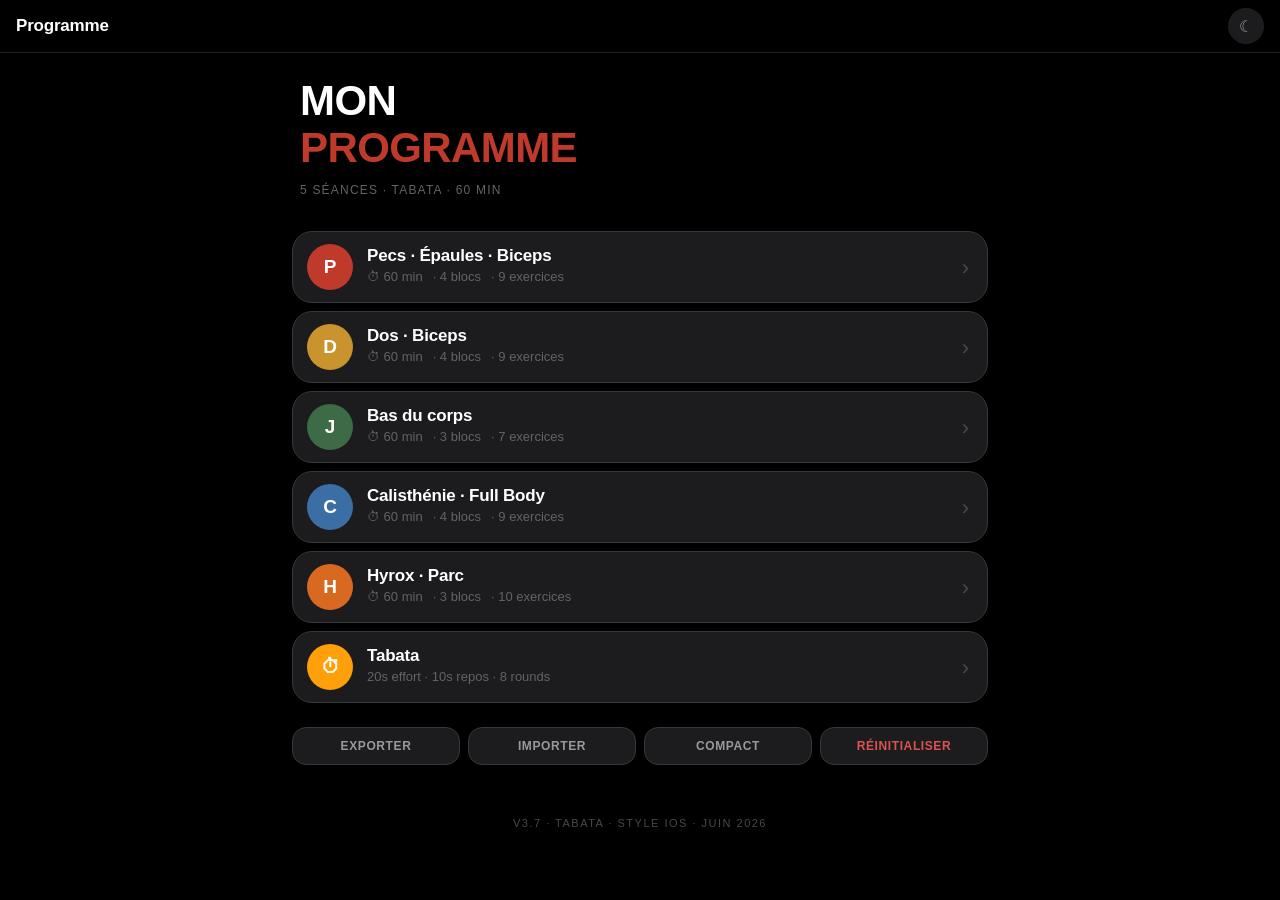
==== commit 036662fd: "Update index.html" ====
--- a/index.html
+++ b/index.html
@@ -6,24 +6,21 @@
 <meta name="apple-mobile-web-app-capable" content="yes">
 <meta name="apple-mobile-web-app-status-bar-style" content="black-translucent">
 <meta name="apple-mobile-web-app-title" content="Training">
-<meta name="theme-color" content="#0d0d0d">
+<meta name="theme-color" content="#000000">
 <link rel="apple-touch-icon" sizes="180x180" href="apple-touch-icon.png">
 <link rel="icon" type="image/png" sizes="180x180" href="apple-touch-icon.png">
 <meta name="application-name" content="Training">
 <title>Training</title>
-<link rel="preconnect" href="https://fonts.googleapis.com">
-<link rel="preconnect" href="https://fonts.gstatic.com" crossorigin>
-<link href="https://fonts.googleapis.com/css2?family=Bebas+Neue&family=Inter:wght@300;400;500;600;700&display=swap" rel="stylesheet">
 <style>
   :root, :root[data-theme="dark"] {
-    --bg: #0a0a0a;
-    --surface: #141414;
-    --surface-2: #1c1c1c;
-    --border: #222;
-    --text: #f0f0f0;
-    --text-2: #999;
-    --text-3: #555;
-    --text-4: #333;
+    --bg: #000000;
+    --surface: #1c1c1e;
+    --surface-2: #2c2c2e;
+    --border: #38383a;
+    --text: #ffffff;
+    --text-2: #98989f;
+    --text-3: #636366;
+    --text-4: #48484a;
     --warn-bg: rgba(245, 168, 74, 0.08);
     --warn-border: rgba(245, 168, 74, 0.2);
     --warn-text: #f5a84a;
@@ -36,14 +33,14 @@
   }
 
   :root[data-theme="light"] {
-    --bg: #f5f4f1;
+    --bg: #f2f2f7;
     --surface: #ffffff;
-    --surface-2: #edece7;
-    --border: #d8d6cf;
-    --text: #1a1a1a;
-    --text-2: #55514a;
-    --text-3: #8a857c;
-    --text-4: #b5b0a6;
+    --surface-2: #e9e9ee;
+    --border: #e2e2e7;
+    --text: #000000;
+    --text-2: #515154;
+    --text-3: #8e8e93;
+    --text-4: #c7c7cc;
     --warn-bg: rgba(200, 110, 20, 0.08);
     --warn-border: rgba(200, 110, 20, 0.25);
     --warn-text: #a8540d;
@@ -57,7 +54,7 @@
   html, body {
     background: var(--bg);
     color: var(--text);
-    font-family: 'Inter', -apple-system, BlinkMacSystemFont, sans-serif;
+    font-family: -apple-system, BlinkMacSystemFont, 'SF Pro Text', 'Segoe UI', sans-serif;
     font-size: 15px;
     line-height: 1.5;
     -webkit-font-smoothing: antialiased;
@@ -105,7 +102,8 @@
   body.view-session .btn-back { display: flex; }
 
   .topbar-title {
-    font-family: 'Bebas Neue', sans-serif;
+    font-family: -apple-system, BlinkMacSystemFont, 'SF Pro Display', 'Segoe UI', sans-serif;
+    font-weight: 800;
     font-size: 22px;
     letter-spacing: 0.5px;
     color: var(--text);
@@ -154,7 +152,8 @@
   }
 
   .home-hero h1 {
-    font-family: 'Bebas Neue', sans-serif;
+    font-family: -apple-system, BlinkMacSystemFont, 'SF Pro Display', 'Segoe UI', sans-serif;
+    font-weight: 800;
     font-size: 56px;
     line-height: 0.9;
     letter-spacing: 0.5px;
@@ -255,7 +254,8 @@
   }
 
   .session-card-name {
-    font-family: 'Bebas Neue', sans-serif;
+    font-family: -apple-system, BlinkMacSystemFont, 'SF Pro Display', 'Segoe UI', sans-serif;
+    font-weight: 800;
     font-size: 26px;
     letter-spacing: 0.5px;
     line-height: 1;
@@ -301,7 +301,8 @@
   }
 
   .session-hero h1 {
-    font-family: 'Bebas Neue', sans-serif;
+    font-family: -apple-system, BlinkMacSystemFont, 'SF Pro Display', 'Segoe UI', sans-serif;
+    font-weight: 800;
     font-size: 42px;
     letter-spacing: 0.5px;
     line-height: 0.95;
@@ -344,7 +345,8 @@
   }
 
   .bloc-num {
-    font-family: 'Bebas Neue', sans-serif;
+    font-family: -apple-system, BlinkMacSystemFont, 'SF Pro Display', 'Segoe UI', sans-serif;
+    font-weight: 800;
     font-size: 42px;
     line-height: 0.85;
     color: var(--accent-color);
@@ -359,7 +361,8 @@
   }
 
   .bloc-name {
-    font-family: 'Bebas Neue', sans-serif;
+    font-family: -apple-system, BlinkMacSystemFont, 'SF Pro Display', 'Segoe UI', sans-serif;
+    font-weight: 800;
     font-size: 22px;
     letter-spacing: 0.5px;
     color: var(--text);
@@ -405,7 +408,8 @@
   .ex-head:active { background: var(--surface-2); }
 
   .ex-num {
-    font-family: 'Bebas Neue', sans-serif;
+    font-family: -apple-system, BlinkMacSystemFont, 'SF Pro Display', 'Segoe UI', sans-serif;
+    font-weight: 800;
     font-size: 20px;
     color: var(--accent-color);
     font-weight: 400;
@@ -493,7 +497,8 @@
   }
 
   .stat-value {
-    font-family: 'Bebas Neue', sans-serif;
+    font-family: -apple-system, BlinkMacSystemFont, 'SF Pro Display', 'Segoe UI', sans-serif;
+    font-weight: 800;
     font-size: 20px;
     line-height: 1;
     color: var(--text);
@@ -610,7 +615,8 @@
   }
 
   .superset-rounds {
-    font-family: 'Bebas Neue', sans-serif;
+    font-family: -apple-system, BlinkMacSystemFont, 'SF Pro Display', 'Segoe UI', sans-serif;
+    font-weight: 800;
     font-size: 22px;
     line-height: 1;
     color: var(--accent-color);
@@ -714,7 +720,8 @@
   }
 
   .round-num {
-    font-family: 'Bebas Neue', sans-serif;
+    font-family: -apple-system, BlinkMacSystemFont, 'SF Pro Display', 'Segoe UI', sans-serif;
+    font-weight: 800;
     font-size: 28px;
     color: var(--accent-color);
     line-height: 1;
@@ -869,7 +876,8 @@
     border: 1px solid var(--border);
     border-radius: 10px;
     color: var(--text-2);
-    font-family: 'Bebas Neue', sans-serif;
+    font-family: -apple-system, BlinkMacSystemFont, 'SF Pro Display', 'Segoe UI', sans-serif;
+    font-weight: 800;
     font-size: 16px;
     letter-spacing: 0.5px;
     cursor: pointer;
@@ -1042,7 +1050,8 @@
     border: 1px solid var(--border);
     border-radius: 8px;
     color: var(--text);
-    font-family: 'Bebas Neue', sans-serif;
+    font-family: -apple-system, BlinkMacSystemFont, 'SF Pro Display', 'Segoe UI', sans-serif;
+    font-weight: 800;
     font-size: 18px;
     letter-spacing: 0.5px;
     padding: 6px 12px;
@@ -1210,7 +1219,8 @@
   }
 
   .edit-title {
-    font-family: 'Bebas Neue', sans-serif;
+    font-family: -apple-system, BlinkMacSystemFont, 'SF Pro Display', 'Segoe UI', sans-serif;
+    font-weight: 800;
     font-size: 20px;
     color: var(--text);
     letter-spacing: 0.5px;
@@ -1228,7 +1238,8 @@
     border: 1px solid var(--border);
     border-radius: 10px;
     color: var(--text);
-    font-family: 'Bebas Neue', sans-serif;
+    font-family: -apple-system, BlinkMacSystemFont, 'SF Pro Display', 'Segoe UI', sans-serif;
+    font-weight: 800;
     font-size: 26px;
     letter-spacing: 0.5px;
     padding: 12px 16px;
@@ -1341,7 +1352,8 @@
   }
 
   .timer-value {
-    font-family: 'Bebas Neue', sans-serif;
+    font-family: -apple-system, BlinkMacSystemFont, 'SF Pro Display', 'Segoe UI', sans-serif;
+    font-weight: 800;
     font-size: 36px;
     line-height: 0.9;
     color: var(--text);
@@ -1416,12 +1428,386 @@
   body.compact-mode .ex-charge { padding: 10px 12px; }
   body.compact-mode .ex-charge-history { display: none; }
 
+  /* ══ SET TRACKER ══ */
+  .ex-sets {
+    display: flex;
+    align-items: center;
+    gap: 8px;
+    padding: 10px 16px 12px;
+    border-top: 1px solid var(--border);
+    flex-wrap: wrap;
+  }
+
+  .ex-sets-label {
+    font-size: 10px;
+    letter-spacing: 1.5px;
+    text-transform: uppercase;
+    color: var(--text-3);
+    font-weight: 600;
+    flex-shrink: 0;
+    margin-right: 2px;
+  }
+
+  .ex-sets-dots {
+    display: flex;
+    gap: 8px;
+    flex-wrap: wrap;
+  }
+
+  .set-dot {
+    width: 36px;
+    height: 36px;
+    border-radius: 50%;
+    border: 1.5px solid var(--border);
+    background: var(--bg);
+    color: var(--text-3);
+    font-family: inherit;
+    font-size: 13px;
+    font-weight: 600;
+    display: flex;
+    align-items: center;
+    justify-content: center;
+    cursor: pointer;
+    user-select: none;
+    -webkit-user-select: none;
+    -webkit-appearance: none;
+    font-variant-numeric: tabular-nums;
+    transition: background 0.12s, border-color 0.12s, color 0.12s, transform 0.12s;
+  }
+
+  .set-dot:active { transform: scale(0.92); }
+
+  .set-dot.done {
+    background: var(--accent-color);
+    border-color: var(--accent-color);
+    color: #fff;
+  }
+
+  .ex-sets-reset {
+    margin-left: auto;
+    width: 30px;
+    height: 30px;
+    border-radius: 50%;
+    background: none;
+    border: none;
+    color: var(--text-4);
+    font-size: 15px;
+    cursor: pointer;
+    flex-shrink: 0;
+    -webkit-appearance: none;
+  }
+
+  .ex-sets-reset:active { color: var(--text-2); }
+
+  .ex.sets-done .ex-num { color: var(--text-4); }
+  .ex.sets-done .ex-name {
+    color: var(--text-3);
+    text-decoration: line-through;
+    text-decoration-color: var(--text-4);
+  }
+
+  .ex-sets.superset-sets {
+    padding: 10px 14px 12px;
+    background: color-mix(in srgb, var(--accent-color) 6%, var(--surface));
+  }
+
+  /* ══ SESSION PROGRESS ══ */
+  .session-progress { margin-top: 14px; }
+  .session-progress.hidden { display: none; }
+
+  .session-progress-track {
+    height: 6px;
+    border-radius: 999px;
+    background: var(--surface-2);
+    border: 1px solid var(--border);
+    overflow: hidden;
+  }
+
+  .session-progress-fill {
+    height: 100%;
+    width: 0%;
+    background: var(--accent-color);
+    border-radius: 999px;
+    transition: width 0.3s ease;
+  }
+
+  .session-progress-text {
+    display: flex;
+    justify-content: space-between;
+    margin-top: 6px;
+    font-size: 11px;
+    color: var(--text-3);
+    font-variant-numeric: tabular-nums;
+  }
+
+  .session-progress-text .done {
+    color: var(--accent-color);
+    font-weight: 600;
+  }
+
+  .session-card-meta .last-done {
+    color: var(--accent-color, var(--accent));
+    font-weight: 600;
+  }
+
+  body.compact-mode .ex-sets { padding: 8px 12px 10px; }
+  body.compact-mode .set-dot { width: 32px; height: 32px; font-size: 12px; }
+  body.compact-mode .session-progress { margin-top: 10px; }
+
   /* ══ Responsive tweaks ══ */
   @media (min-width: 600px) {
-    .home-hero h1 { font-size: 72px; }
-    .session-hero h1 { font-size: 56px; }
     main { max-width: 720px; margin: 0 auto; }
   }
+
+  /* ══ iOS SKIN — typographie SF, surfaces iOS, barres floutées ══ */
+  .topbar {
+    background: color-mix(in srgb, var(--bg) 80%, transparent);
+    -webkit-backdrop-filter: saturate(180%) blur(20px);
+    backdrop-filter: saturate(180%) blur(20px);
+    border-bottom-color: color-mix(in srgb, var(--border) 55%, transparent);
+  }
+
+  .bloc-nav {
+    background: color-mix(in srgb, var(--bg) 80%, transparent);
+    -webkit-backdrop-filter: saturate(180%) blur(20px);
+    backdrop-filter: saturate(180%) blur(20px);
+  }
+
+  .topbar-title { font-size: 17px; font-weight: 700; letter-spacing: -0.2px; }
+
+  .home-hero h1 { font-size: 34px; line-height: 1.12; letter-spacing: -0.6px; }
+  .home-hero p { letter-spacing: 1.2px; }
+  .session-hero h1 { font-size: 28px; line-height: 1.1; letter-spacing: -0.5px; }
+
+  @media (min-width: 600px) {
+    .home-hero h1 { font-size: 42px; }
+    .session-hero h1 { font-size: 34px; }
+  }
+
+  /* Cartes de séance façon liste de conversations */
+  .session-card {
+    display: flex;
+    align-items: center;
+    gap: 14px;
+    padding: 12px 38px 12px 14px;
+    border-radius: 20px;
+  }
+  .session-card::before { display: none; }
+  .session-card-avatar {
+    width: 46px;
+    height: 46px;
+    border-radius: 50%;
+    background: var(--accent-color, var(--accent));
+    color: #fff;
+    display: flex;
+    align-items: center;
+    justify-content: center;
+    font-size: 19px;
+    font-weight: 700;
+    flex-shrink: 0;
+  }
+  .session-card-body { flex: 1; min-width: 0; }
+  .session-card-name { font-size: 17px; font-weight: 600; letter-spacing: -0.2px; margin-bottom: 3px; }
+  .session-card-meta { font-size: 13px; }
+  @media (max-width: 420px) {
+    .session-card { padding: 12px 36px 12px 12px; }
+  }
+
+  /* Tailles ex-Bebas recalibrées pour SF */
+  .session-card-name,
+  .topbar-title { font-weight: 700; }
+  .bloc-num { font-size: 26px; line-height: 1; letter-spacing: -0.4px; }
+  .bloc-name { font-size: 16px; font-weight: 700; letter-spacing: -0.2px; }
+  .bloc-title-group { padding-top: 2px; }
+  .ex-num { font-size: 15px; font-weight: 700; min-width: 22px; }
+  .stat-value { font-size: 15px; font-weight: 700; letter-spacing: -0.2px; }
+  .superset-rounds { font-size: 15px; font-weight: 800; }
+  .round-num { font-size: 22px; }
+  .bloc-nav-btn { font-size: 13px; font-weight: 600; letter-spacing: -0.1px; border-radius: 12px; }
+  .bloc-nav-btn .num { font-size: 14px; font-weight: 800; }
+  .timer-value { font-size: 32px; letter-spacing: -0.4px; }
+  .edit-title { font-size: 17px; font-weight: 700; }
+  .edit-input { font-size: 22px; font-weight: 700; }
+  .ex-charge-input { font-size: 16px; font-weight: 600; }
+  body.compact-mode .session-hero h1 { font-size: 24px; }
+  body.compact-mode .bloc-num { font-size: 22px; }
+  body.compact-mode .bloc-name { font-size: 15px; }
+  body.compact-mode .stat-value { font-size: 14px; }
+
+  /* Rayons et surfaces plus doux */
+  .ex { border-radius: 16px; }
+  .superset { border-radius: 16px; }
+  .timer-overlay {
+    border-radius: 24px;
+    background: color-mix(in srgb, var(--surface) 86%, transparent);
+    -webkit-backdrop-filter: saturate(180%) blur(20px);
+    backdrop-filter: saturate(180%) blur(20px);
+  }
+  .edit-panel { border-radius: 22px; }
+  .home-tool-btn { border-radius: 14px; }
+
+  /* ══ TABATA ══ */
+  .tabata-row {
+    display: flex;
+    align-items: center;
+    justify-content: space-between;
+    gap: 10px;
+  }
+
+  .tabata-row-label {
+    font-size: 15px;
+    font-weight: 600;
+    color: var(--text);
+  }
+
+  .tabata-stepper {
+    display: flex;
+    align-items: center;
+    background: var(--surface);
+    border: 1px solid var(--border);
+    border-radius: 12px;
+    overflow: hidden;
+  }
+
+  .tabata-step-btn {
+    width: 42px;
+    height: 40px;
+    background: none;
+    border: none;
+    color: var(--accent);
+    font-size: 22px;
+    font-weight: 500;
+    cursor: pointer;
+    -webkit-appearance: none;
+  }
+
+  .tabata-step-btn:active { background: var(--surface-2); }
+
+  .tabata-step-val {
+    min-width: 54px;
+    text-align: center;
+    font-size: 15px;
+    font-weight: 700;
+    font-variant-numeric: tabular-nums;
+    color: var(--text);
+  }
+
+  .tabata-total {
+    text-align: center;
+    font-size: 13px;
+    color: var(--text-3);
+    font-variant-numeric: tabular-nums;
+  }
+
+  .tabata-screen {
+    position: fixed;
+    inset: 0;
+    z-index: 200;
+    display: none;
+    flex-direction: column;
+    align-items: center;
+    justify-content: center;
+    gap: 10px;
+    background: var(--bg);
+    color: #fff;
+    text-align: center;
+    padding: 20px;
+    padding-top: calc(20px + var(--safe-top));
+    padding-bottom: calc(20px + var(--safe-bottom));
+    transition: background 0.35s ease;
+  }
+
+  .tabata-screen.active { display: flex; }
+  .tabata-screen.phase-prep { background: #0a84ff; }
+  .tabata-screen.phase-work { background: #ff375f; }
+  .tabata-screen.phase-rest { background: #30b350; }
+  .tabata-screen.phase-done { background: #1c1c1e; }
+
+  .tabata-close {
+    position: absolute;
+    top: calc(16px + var(--safe-top));
+    right: 16px;
+    width: 38px;
+    height: 38px;
+    border-radius: 50%;
+    background: rgba(255,255,255,0.18);
+    border: none;
+    color: #fff;
+    font-size: 17px;
+    cursor: pointer;
+    -webkit-appearance: none;
+  }
+
+  .tabata-phase {
+    font-size: 15px;
+    font-weight: 700;
+    letter-spacing: 3px;
+    text-transform: uppercase;
+    opacity: 0.85;
+  }
+
+  .tabata-count {
+    font-size: 130px;
+    font-weight: 800;
+    line-height: 1;
+    font-variant-numeric: tabular-nums;
+    letter-spacing: -2px;
+  }
+
+  .tabata-screen.paused .tabata-count { opacity: 0.35; }
+
+  .tabata-count.ending {
+    animation: tabataPulse 0.5s ease-in-out infinite alternate;
+  }
+
+  @keyframes tabataPulse {
+    from { transform: scale(1); }
+    to { transform: scale(1.08); }
+  }
+
+  .tabata-progress {
+    width: min(240px, 70vw);
+    height: 6px;
+    border-radius: 999px;
+    background: rgba(255,255,255,0.25);
+    overflow: hidden;
+    margin-top: 6px;
+  }
+
+  .tabata-progress-fill {
+    height: 100%;
+    width: 100%;
+    background: #fff;
+    border-radius: 999px;
+  }
+
+  .tabata-round {
+    font-size: 15px;
+    font-weight: 600;
+    opacity: 0.85;
+    font-variant-numeric: tabular-nums;
+  }
+
+  .tabata-controls {
+    display: flex;
+    gap: 12px;
+    margin-top: 26px;
+  }
+
+  .tabata-btn {
+    padding: 13px 28px;
+    border-radius: 999px;
+    background: rgba(255,255,255,0.18);
+    border: none;
+    color: #fff;
+    font-family: inherit;
+    font-size: 15px;
+    font-weight: 700;
+    cursor: pointer;
+    -webkit-appearance: none;
+  }
+
+  .tabata-btn:active { background: rgba(255,255,255,0.3); }
 </style>
 </head>
 <body class="view-home">
@@ -1439,7 +1825,7 @@
   <section class="view active" id="view-home">
     <div class="home-hero">
       <h1>MON<br><em>PROGRAMME</em></h1>
-      <p>5 séances · 60 min chrono</p>
+      <p>5 séances · tabata · 60 min</p>
     </div>
     <div class="home-sessions" id="home-sessions"></div>
     <div class="home-tools">
@@ -1449,7 +1835,7 @@
       <button class="home-tool-btn danger" id="btn-reset-data">Réinitialiser</button>
     </div>
     <input type="file" id="import-file" accept="application/json" hidden>
-    <div class="home-version">v3.5 · calisthénie · juin 2026</div>
+    <div class="home-version">v3.7 · tabata · style iOS · juin 2026</div>
   </section>
 
   <section class="view" id="view-session">
@@ -1465,6 +1851,62 @@
   <button class="timer-adjust" id="timer-reduce">-30s</button>
   <button class="timer-adjust primary" id="timer-extend">+30s</button>
   <button class="timer-close" id="timer-close" aria-label="Fermer">✕</button>
+</div>
+
+<div class="edit-backdrop" id="tabata-config">
+  <div class="edit-panel">
+    <div class="edit-title">Tabata</div>
+    <div class="edit-sub">Règle tes intervalles, puis lance le chrono.</div>
+    <div class="tabata-row">
+      <span class="tabata-row-label">Préparation</span>
+      <div class="tabata-stepper">
+        <button class="tabata-step-btn" data-tabata-adjust="prep:-5">−</button>
+        <span class="tabata-step-val" data-tabata-field="prep">10s</span>
+        <button class="tabata-step-btn" data-tabata-adjust="prep:5">+</button>
+      </div>
+    </div>
+    <div class="tabata-row">
+      <span class="tabata-row-label">Effort</span>
+      <div class="tabata-stepper">
+        <button class="tabata-step-btn" data-tabata-adjust="work:-5">−</button>
+        <span class="tabata-step-val" data-tabata-field="work">20s</span>
+        <button class="tabata-step-btn" data-tabata-adjust="work:5">+</button>
+      </div>
+    </div>
+    <div class="tabata-row">
+      <span class="tabata-row-label">Repos</span>
+      <div class="tabata-stepper">
+        <button class="tabata-step-btn" data-tabata-adjust="rest:-5">−</button>
+        <span class="tabata-step-val" data-tabata-field="rest">10s</span>
+        <button class="tabata-step-btn" data-tabata-adjust="rest:5">+</button>
+      </div>
+    </div>
+    <div class="tabata-row">
+      <span class="tabata-row-label">Rounds</span>
+      <div class="tabata-stepper">
+        <button class="tabata-step-btn" data-tabata-adjust="rounds:-1">−</button>
+        <span class="tabata-step-val" data-tabata-field="rounds">8</span>
+        <button class="tabata-step-btn" data-tabata-adjust="rounds:1">+</button>
+      </div>
+    </div>
+    <div class="tabata-total" id="tabata-total"></div>
+    <div class="edit-actions">
+      <button class="edit-btn" id="tabata-cancel">Fermer</button>
+      <button class="edit-btn primary" id="tabata-start">Démarrer</button>
+    </div>
+  </div>
+</div>
+
+<div class="tabata-screen" id="tabata-screen">
+  <button class="tabata-close" id="tabata-close" aria-label="Arrêter">✕</button>
+  <div class="tabata-phase" id="tabata-phase">Préparation</div>
+  <div class="tabata-count" id="tabata-count">10</div>
+  <div class="tabata-progress"><div class="tabata-progress-fill" id="tabata-fill"></div></div>
+  <div class="tabata-round" id="tabata-round"></div>
+  <div class="tabata-controls">
+    <button class="tabata-btn" id="tabata-pause">Pause</button>
+    <button class="tabata-btn" id="tabata-skip">Passer</button>
+  </div>
 </div>
 
 <div class="edit-backdrop" id="edit-backdrop">
@@ -1500,22 +1942,43 @@
       if (b.amrap) exCount += (b.amrap.movements || []).length;
     });
     const blocCount = s.blocs.length;
+    let lastDoneHtml = '';
+    try {
+      const ld = localStorage.getItem('lastDone:' + key);
+      if (ld) lastDoneHtml = `<span class="last-done">· ${escape(formatDate(ld))}</span>`;
+    } catch(e) {}
     return `
       <div class="session-card" data-session="${key}" style="--accent-color:${m.accent}">
-        <div class="session-card-name">${escape(s.title)}</div>
-        <div class="session-card-meta">
-          <span>⏱ 60 min</span>
-          <span>· ${blocCount} blocs</span>
-          <span>· ${exCount} exercices</span>
+        <div class="session-card-avatar">${escape((m.short || s.title).charAt(0).toUpperCase())}</div>
+        <div class="session-card-body">
+          <div class="session-card-name">${escape(s.title)}</div>
+          <div class="session-card-meta">
+            <span>⏱ 60 min</span>
+            <span>· ${blocCount} blocs</span>
+            <span>· ${exCount} exercices</span>
+            ${lastDoneHtml}
+          </div>
         </div>
         <span class="session-card-arrow">›</span>
       </div>
     `;
-  }).join('');
-
-  container.querySelectorAll('.session-card').forEach(c => {
+  }).join('') + `
+      <div class="session-card" id="tabata-open" style="--accent-color:#ff9f0a">
+        <div class="session-card-avatar">⏱</div>
+        <div class="session-card-body">
+          <div class="session-card-name">Tabata</div>
+          <div class="session-card-meta">
+            <span id="tabata-card-meta">${tabataCfg.work}s effort · ${tabataCfg.rest}s repos · ${tabataCfg.rounds} rounds</span>
+          </div>
+        </div>
+        <span class="session-card-arrow">›</span>
+      </div>
+    `;
+
+  container.querySelectorAll('.session-card[data-session]').forEach(c => {
     c.addEventListener('click', () => openSession(c.dataset.session));
   });
+  document.getElementById('tabata-open').addEventListener('click', openTabataConfig);
 }
 
 // ═══ RENDER SESSION ═══
@@ -1554,6 +2017,10 @@
     <div class="session-hero" style="--accent-color:${m.accent}">
       <h1>${escape(s.title)}</h1>
       <div class="session-pills">${pills}</div>
+      <div class="session-progress hidden" id="session-progress">
+        <div class="session-progress-track"><div class="session-progress-fill" id="sp-fill"></div></div>
+        <div class="session-progress-text"><span id="sp-text"></span><span id="sp-time"></span></div>
+      </div>
     </div>
     <nav class="bloc-nav" id="bloc-nav">${blocNav}</nav>
     <div id="bloc-list">${blocs}</div>
@@ -1585,6 +2052,9 @@
   bindCharges();
   restoreCharges();
   bindRestTimers();
+  bindSets();
+  startProgressTicker();
+  acquireWakeLock();
   trackBlocScroll();
 
   // Scroll to top
@@ -1668,6 +2138,14 @@
       renderEx(ex, String.fromCharCode(65 + i), true, sessionKey, blocIdx, `ss${idx}-${i}`)
     ).join('');
     const rest = ss.rest ? renderSupersetRest(ss.rest, idx + 1) : '';
+    const toursTotal = parseInt(rounds) || 0;
+    const ssRestSec = parseRestSeconds(ss.rest || '');
+    const toursTracker = toursTotal > 0 ? `
+      <div class="ex-sets superset-sets" data-sets-key="sets:${sessionKey}:${blocIdx}:ss${idx}" data-sets-total="${toursTotal}" data-rest-seconds="${ssRestSec}" data-rest-label="Superset ${idx + 1}">
+        <span class="ex-sets-label">Tours</span>
+        <div class="ex-sets-dots"></div>
+        <button type="button" class="ex-sets-reset" aria-label="Réinitialiser les tours">↺</button>
+      </div>` : '';
     body += `
       <div class="superset">
         <div class="superset-banner">⚡ Superset ${String(idx + 1).padStart(2, '0')}</div>
@@ -1676,6 +2154,7 @@
           <div class="superset-sequence">${escape(sequence)}</div>
         </div>
         ${exHtml}
+        ${toursTracker}
         ${rest}
       </div>
     `;
@@ -1861,6 +2340,17 @@
   const chargeKey = `charge:${sessionKey}:${blocIdx}:${exIdx}`;
   const chargeHistKey = `chargeHist:${sessionKey}:${blocIdx}:${exIdx}`;
 
+  // Set tracker — only for standalone exercises with an explicit series count
+  // (supersets are tracked at the round level)
+  const setsTotal = inSuperset ? 0 : (parseInt(String(stats['Séries'] || '')) || 0);
+  const setsRestSec = parseRestSeconds(stats['Repos'] || '');
+  const setsBlock = setsTotal > 0 ? `
+      <div class="ex-sets" data-sets-key="sets:${sessionKey}:${blocIdx}:${exIdx}" data-sets-total="${setsTotal}" data-rest-seconds="${setsRestSec}" data-rest-label="${escape(ex.name)}">
+        <span class="ex-sets-label">Séries</span>
+        <div class="ex-sets-dots"></div>
+        <button type="button" class="ex-sets-reset" aria-label="Réinitialiser les séries">↺</button>
+      </div>` : '';
+
   // Only show charge tracker if the exercise has a "Charge" stat (skip pure bodyweight)
   const hasCharge = stats['Charge'] && !/poids.{0,5}corps/i.test(stats['Charge']);
 
@@ -1898,6 +2388,7 @@
         <div class="ex-chevron">›</div>
       </div>
       <div class="ex-stats cols-${sortedKeys.length}">${statsHtml}</div>
+      ${setsBlock}
       ${details ? `<div class="ex-details">${details}</div>` : ''}
       ${chargeBlock}
       <div class="ex-note">
@@ -1910,6 +2401,154 @@
     </div>
   `;
 }
+
+// ═══ SET TRACKER ═══
+// Counts are stored per local day and reset automatically the next day.
+function todayLocal() {
+  const d = new Date();
+  return `${d.getFullYear()}-${String(d.getMonth() + 1).padStart(2, '0')}-${String(d.getDate()).padStart(2, '0')}`;
+}
+
+function getSetsCount(key) {
+  try {
+    const raw = localStorage.getItem(key);
+    if (!raw) return 0;
+    const obj = JSON.parse(raw);
+    return obj && obj.d === todayLocal() ? (obj.n || 0) : 0;
+  } catch(e) { return 0; }
+}
+
+function setSetsCount(key, n) {
+  try {
+    if (n > 0) localStorage.setItem(key, JSON.stringify({ d: todayLocal(), n }));
+    else localStorage.removeItem(key);
+  } catch(e) {}
+}
+
+function markActivity() {
+  if (!currentSessionKey) return;
+  try {
+    localStorage.setItem('lastDone:' + currentSessionKey, new Date().toISOString());
+    const startKey = 'sessionStart:' + currentSessionKey;
+    let start = null;
+    try { start = JSON.parse(localStorage.getItem(startKey) || 'null'); } catch(e) {}
+    if (!start || start.d !== todayLocal()) {
+      localStorage.setItem(startKey, JSON.stringify({ d: todayLocal(), t: Date.now() }));
+    }
+  } catch(e) {}
+}
+
+function renderSetDots(container) {
+  const key = container.dataset.setsKey;
+  const total = parseInt(container.dataset.setsTotal) || 0;
+  const count = getSetsCount(key);
+  const dotsEl = container.querySelector('.ex-sets-dots');
+  if (!dotsEl) return;
+  dotsEl.innerHTML = Array.from({ length: total }, (_, i) =>
+    `<button type="button" class="set-dot${i < count ? ' done' : ''}" data-idx="${i}" aria-label="Série ${i + 1}">${i < count ? '✓' : i + 1}</button>`
+  ).join('');
+  const ex = container.closest('.ex');
+  if (ex) ex.classList.toggle('sets-done', total > 0 && count >= total);
+  dotsEl.querySelectorAll('.set-dot').forEach(dot => {
+    dot.addEventListener('click', e => {
+      e.stopPropagation();
+      const i = parseInt(dot.dataset.idx);
+      const cur = getSetsCount(key);
+      // Tap a done dot → unfill from there; tap an empty dot → fill up to it
+      const next = i < cur ? i : i + 1;
+      setSetsCount(key, next);
+      if (next > cur) {
+        markActivity();
+        const restSec = parseInt(container.dataset.restSeconds || '0');
+        if (restSec > 0) startRestTimer(restSec, container.dataset.restLabel || 'Repos');
+      }
+      renderSetDots(container);
+      updateSessionProgress();
+    });
+  });
+}
+
+function bindSets() {
+  document.querySelectorAll('.ex-sets').forEach(c => {
+    renderSetDots(c);
+    const resetBtn = c.querySelector('.ex-sets-reset');
+    if (resetBtn) {
+      resetBtn.addEventListener('click', e => {
+        e.stopPropagation();
+        setSetsCount(c.dataset.setsKey, 0);
+        renderSetDots(c);
+        updateSessionProgress();
+      });
+    }
+  });
+  updateSessionProgress();
+}
+
+function updateSessionProgress() {
+  const wrap = document.getElementById('session-progress');
+  if (!wrap) return;
+  let total = 0, done = 0;
+  document.querySelectorAll('#view-session .ex-sets').forEach(c => {
+    const t = parseInt(c.dataset.setsTotal) || 0;
+    total += t;
+    done += Math.min(t, getSetsCount(c.dataset.setsKey));
+  });
+  if (!total) { wrap.classList.add('hidden'); return; }
+  wrap.classList.remove('hidden');
+  const fill = document.getElementById('sp-fill');
+  const text = document.getElementById('sp-text');
+  const time = document.getElementById('sp-time');
+  if (fill) fill.style.width = `${Math.round(done / total * 100)}%`;
+  if (text) {
+    if (done >= total) {
+      text.textContent = 'Séance complète ✓';
+      text.classList.add('done');
+    } else {
+      text.textContent = `${done}/${total} séries`;
+      text.classList.remove('done');
+    }
+  }
+  if (time) {
+    let label = '';
+    try {
+      const start = JSON.parse(localStorage.getItem('sessionStart:' + currentSessionKey) || 'null');
+      if (start && start.d === todayLocal() && done > 0) {
+        label = `${Math.max(1, Math.round((Date.now() - start.t) / 60000))} min`;
+      }
+    } catch(e) {}
+    time.textContent = label;
+  }
+}
+
+let progressTicker = null;
+function startProgressTicker() {
+  if (progressTicker) clearInterval(progressTicker);
+  progressTicker = setInterval(updateSessionProgress, 30000);
+}
+function stopProgressTicker() {
+  if (progressTicker) clearInterval(progressTicker);
+  progressTicker = null;
+}
+
+// ═══ WAKE LOCK — keep the screen on during a session ═══
+let wakeLock = null;
+async function acquireWakeLock() {
+  if (!('wakeLock' in navigator)) return;
+  try { wakeLock = await navigator.wakeLock.request('screen'); } catch(e) {}
+}
+function releaseWakeLock() {
+  if (wakeLock) {
+    try { wakeLock.release(); } catch(e) {}
+    wakeLock = null;
+  }
+}
+// Re-acquire when coming back to the app (the lock is lost on backgrounding)
+document.addEventListener('visibilitychange', () => {
+  if (document.visibilityState === 'visible' && document.body.classList.contains('view-session')) {
+    acquireWakeLock();
+    updateSessionProgress();
+  }
+});
 
 // ═══ NOTES ═══
 function bindNotes() {
@@ -1962,7 +2601,7 @@
   try {
     for (let i = 0; i < localStorage.length; i++) {
       const key = localStorage.key(i);
-      if (/^(note:|charge:|chargeHist:|theme$)/.test(key)) {
+      if (/^(note:|charge:|chargeHist:|sets:|lastDone:|sessionStart:|theme$|compactMode$|tabataCfg$)/.test(key)) {
         data[key] = localStorage.getItem(key);
       }
     }
@@ -1973,7 +2612,7 @@
 function exportTrainingData() {
   const payload = {
     app: 'training-programme',
-    version: '1.7',
+    version: '1.8',
     exportedAt: new Date().toISOString(),
     data: getTrainingStorageData()
   };
@@ -1996,7 +2635,7 @@
       const payload = JSON.parse(reader.result);
       const data = payload.data || payload;
       Object.keys(data).forEach(key => {
-        if (/^(note:|charge:|chargeHist:|theme$)/.test(key)) {
+        if (/^(note:|charge:|chargeHist:|sets:|lastDone:|sessionStart:|theme$|compactMode$|tabataCfg$)/.test(key)) {
           localStorage.setItem(key, data[key]);
         }
       });
@@ -2010,10 +2649,10 @@
 }
 
 function resetTrainingData() {
-  if (!confirm('Supprimer toutes les notes et charges enregistrées ?')) return;
+  if (!confirm('Supprimer toutes les notes, charges et séries enregistrées ?')) return;
   try {
     Object.keys(localStorage).forEach(key => {
-      if (/^(note:|charge:|chargeHist:)/.test(key)) {
+      if (/^(note:|charge:|chargeHist:|sets:|lastDone:|sessionStart:)/.test(key)) {
         localStorage.removeItem(key);
       }
     });
@@ -2355,26 +2994,8 @@
 }
 
 function triggerBuzz() {
-  // iOS Safari doesn't support Vibration API but we can try
+  // Pas de son — vibration uniquement (Android ; iOS l'ignore) + signal visuel
   if (navigator.vibrate) navigator.vibrate([200, 100, 200, 100, 400]);
-
-  // Audio beep
-  try {
-    const ctx = new (window.AudioContext || window.webkitAudioContext)();
-    const now = ctx.currentTime;
-    [0, 0.25, 0.5].forEach(delay => {
-      const osc = ctx.createOscillator();
-      const gain = ctx.createGain();
-      osc.connect(gain);
-      gain.connect(ctx.destination);
-      osc.frequency.value = 880;
-      gain.gain.setValueAtTime(0, now + delay);
-      gain.gain.linearRampToValueAtTime(0.3, now + delay + 0.02);
-      gain.gain.linearRampToValueAtTime(0, now + delay + 0.18);
-      osc.start(now + delay);
-      osc.stop(now + delay + 0.2);
-    });
-  } catch(e) {}
 }
 
 
@@ -2434,6 +3055,9 @@
   document.getElementById('topbar-title').textContent = 'Programme';
   document.getElementById('view-session').classList.remove('active');
   document.getElementById('view-home').classList.add('active');
+  stopProgressTicker();
+  releaseWakeLock();
+  renderHome(); // refresh "dernière séance" on the cards
   window.scrollTo(0, 0);
   // Close timer on navigation back
   if (timerInterval) clearInterval(timerInterval);
@@ -2474,7 +3098,7 @@
   try { localStorage.setItem('theme', t); } catch(e) {}
   // Update status bar meta
   const meta = document.querySelector('meta[name="theme-color"]');
-  if (meta) meta.setAttribute('content', t === 'dark' ? '#0a0a0a' : '#f5f4f1');
+  if (meta) meta.setAttribute('content', t === 'dark' ? '#000000' : '#f2f2f7');
 }
 themeBtn.addEventListener('click', () => {
   const current = document.documentElement.getAttribute('data-theme') || 'dark';
@@ -2487,6 +3111,173 @@
   else setTheme('dark');
 } catch(e) { setTheme('dark'); }
 
+// ═══ TABATA ═══
+const TABATA_DEFAULTS = { prep: 10, work: 20, rest: 10, rounds: 8 };
+const TABATA_LIMITS = { prep: [0, 60], work: [5, 300], rest: [0, 300], rounds: [1, 30] };
+const TABATA_LABELS = { prep: 'Préparation', work: 'Effort', rest: 'Repos', done: 'Terminé' };
+let tabataCfg = { ...TABATA_DEFAULTS };
+try { tabataCfg = { ...TABATA_DEFAULTS, ...(JSON.parse(localStorage.getItem('tabataCfg') || '{}')) }; } catch(e) {}
+
+const tabataConfigEl = document.getElementById('tabata-config');
+const tabataScreen = document.getElementById('tabata-screen');
+const tabataPhaseEl = document.getElementById('tabata-phase');
+const tabataCountEl = document.getElementById('tabata-count');
+const tabataFillEl = document.getElementById('tabata-fill');
+const tabataRoundEl = document.getElementById('tabata-round');
+const tabataPauseBtn = document.getElementById('tabata-pause');
+const tabataSkipBtn = document.getElementById('tabata-skip');
+
+let tabataTimer = null;
+let tabataRun = null; // { phase, round, endTime, dur, paused, pausedLeft }
+
+function saveTabataCfg() {
+  try { localStorage.setItem('tabataCfg', JSON.stringify(tabataCfg)); } catch(e) {}
+}
+
+function tabataTotalSeconds() {
+  return tabataCfg.prep + tabataCfg.work * tabataCfg.rounds + tabataCfg.rest * Math.max(0, tabataCfg.rounds - 1);
+}
+
+function renderTabataConfig() {
+  document.querySelectorAll('[data-tabata-field]').forEach(el => {
+    const f = el.dataset.tabataField;
+    el.textContent = f === 'rounds' ? tabataCfg.rounds : `${tabataCfg[f]}s`;
+  });
+  const total = document.getElementById('tabata-total');
+  if (total) total.textContent = `Durée totale : ${formatMS(tabataTotalSeconds())}`;
+  const cardMeta = document.getElementById('tabata-card-meta');
+  if (cardMeta) cardMeta.textContent = `${tabataCfg.work}s effort · ${tabataCfg.rest}s repos · ${tabataCfg.rounds} rounds`;
+}
+
+function openTabataConfig() {
+  renderTabataConfig();
+  tabataConfigEl.classList.add('active');
+}
+
+document.querySelectorAll('[data-tabata-adjust]').forEach(btn => {
+  btn.addEventListener('click', () => {
+    const [field, deltaStr] = btn.dataset.tabataAdjust.split(':');
+    const [min, max] = TABATA_LIMITS[field];
+    tabataCfg[field] = Math.min(max, Math.max(min, (tabataCfg[field] || 0) + parseInt(deltaStr)));
+    saveTabataCfg();
+    renderTabataConfig();
+  });
+});
+
+function tabataSetPhase(phase) {
+  tabataRun.phase = phase;
+  const dur = phase === 'prep' ? tabataCfg.prep : phase === 'work' ? tabataCfg.work : tabataCfg.rest;
+  tabataRun.dur = Math.max(1, dur);
+  tabataRun.endTime = Date.now() + dur * 1000;
+  tabataScreen.classList.remove('phase-prep', 'phase-work', 'phase-rest', 'phase-done');
+  tabataScreen.classList.add(`phase-${phase}`);
+  tabataPhaseEl.textContent = TABATA_LABELS[phase];
+  tabataRoundEl.textContent = phase === 'prep'
+    ? `${tabataCfg.rounds} rounds à venir`
+    : `Round ${tabataRun.round}/${tabataCfg.rounds}`;
+  if (navigator.vibrate) navigator.vibrate(phase === 'work' ? 300 : 150);
+  tabataRenderTick();
+}
+
+function tabataRenderTick() {
+  if (!tabataRun || tabataRun.phase === 'done') return;
+  const msLeft = Math.max(0, tabataRun.endTime - Date.now());
+  const remaining = Math.ceil(msLeft / 1000);
+  tabataCountEl.textContent = remaining;
+  tabataCountEl.classList.toggle('ending', remaining <= 3 && remaining > 0);
+  tabataFillEl.style.width = `${Math.max(0, Math.min(1, msLeft / (tabataRun.dur * 1000))) * 100}%`;
+}
+
+function tabataAdvance() {
+  const r = tabataRun;
+  if (!r || r.phase === 'done') return;
+  if (r.phase === 'prep') return tabataSetPhase('work');
+  if (r.phase === 'work') {
+    if (r.round >= tabataCfg.rounds) return tabataFinish();
+    if (tabataCfg.rest <= 0) { r.round++; return tabataSetPhase('work'); }
+    return tabataSetPhase('rest');
+  }
+  // rest → next round
+  r.round++;
+  tabataSetPhase('work');
+}
+
+function tabataLaunch() {
+  tabataRun = { round: 1, paused: false };
+  tabataPauseBtn.textContent = 'Pause';
+  tabataSkipBtn.style.display = '';
+  tabataScreen.classList.remove('paused');
+  tabataSetPhase(tabataCfg.prep > 0 ? 'prep' : 'work');
+  if (tabataTimer) clearInterval(tabataTimer);
+  tabataTimer = setInterval(() => {
+    if (!tabataRun || tabataRun.paused || tabataRun.phase === 'done') return;
+    if (Date.now() >= tabataRun.endTime) tabataAdvance();
+    else tabataRenderTick();
+  }, 200);
+}
+
+function tabataFinish() {
+  tabataRun.phase = 'done';
+  tabataScreen.classList.remove('phase-prep', 'phase-work', 'phase-rest', 'paused');
+  tabataScreen.classList.add('phase-done');
+  tabataPhaseEl.textContent = TABATA_LABELS.done;
+  tabataCountEl.textContent = '✓';
+  tabataCountEl.classList.remove('ending');
+  tabataFillEl.style.width = '100%';
+  tabataRoundEl.textContent = `${tabataCfg.rounds} rounds · ${formatMS(tabataTotalSeconds())}`;
+  tabataPauseBtn.textContent = 'Refaire';
+  tabataSkipBtn.style.display = 'none';
+  if (navigator.vibrate) navigator.vibrate([300, 150, 300, 150, 500]);
+}
+
+function tabataStop() {
+  if (tabataTimer) clearInterval(tabataTimer);
+  tabataTimer = null;
+  tabataRun = null;
+  tabataScreen.classList.remove('active', 'phase-prep', 'phase-work', 'phase-rest', 'phase-done', 'paused');
+  if (!document.body.classList.contains('view-session')) releaseWakeLock();
+}
+
+document.getElementById('tabata-start').addEventListener('click', () => {
+  saveTabataCfg();
+  tabataConfigEl.classList.remove('active');
+  tabataScreen.classList.add('active');
+  acquireWakeLock();
+  tabataLaunch();
+});
+
+document.getElementById('tabata-cancel').addEventListener('click', () => {
+  tabataConfigEl.classList.remove('active');
+});
+
+tabataConfigEl.addEventListener('click', e => {
+  if (e.target === tabataConfigEl) tabataConfigEl.classList.remove('active');
+});
+
+document.getElementById('tabata-close').addEventListener('click', tabataStop);
+
+tabataPauseBtn.addEventListener('click', () => {
+  if (!tabataRun) return;
+  if (tabataRun.phase === 'done') return tabataLaunch();
+  if (tabataRun.paused) {
+    tabataRun.endTime = Date.now() + tabataRun.pausedLeft;
+    tabataRun.paused = false;
+    tabataPauseBtn.textContent = 'Pause';
+    tabataScreen.classList.remove('paused');
+  } else {
+    tabataRun.pausedLeft = Math.max(0, tabataRun.endTime - Date.now());
+    tabataRun.paused = true;
+    tabataPauseBtn.textContent = 'Reprendre';
+    tabataScreen.classList.add('paused');
+  }
+});
+
+tabataSkipBtn.addEventListener('click', () => {
+  if (!tabataRun || tabataRun.phase === 'done') return;
+  if (tabataRun.paused) tabataPauseBtn.click(); // resume before skipping
+  tabataAdvance();
+});
+
 // ═══ INIT ═══
 try { history.replaceState({ view: 'home' }, '', window.location.pathname + window.location.search); } catch(e) {}
 renderHome();
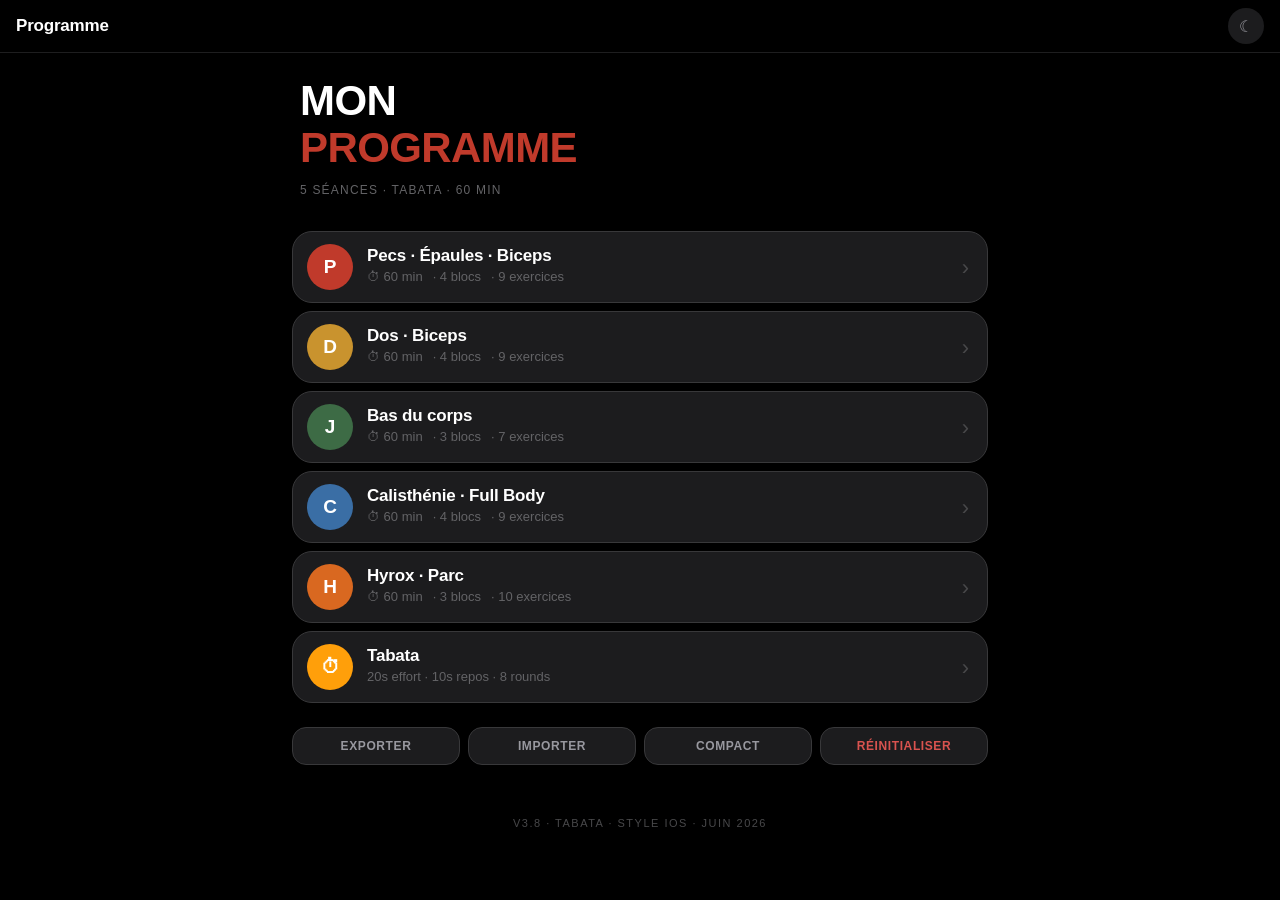
==== commit f05281b4: "Update index.html" ====
--- a/index.html
+++ b/index.html
@@ -1422,8 +1422,8 @@
   body.compact-mode .stat { padding: 8px 6px 9px; }
   body.compact-mode .stat-label { font-size: 8px; }
   body.compact-mode .stat-value { font-size: 18px; }
-  body.compact-mode .ex-details,
-  body.compact-mode .ex-note { display: none !important; }
+  /* En compact, les détails restent accessibles en développant l'exercice */
+  body.compact-mode .ex:not(.open) .ex-note { display: none; }
   body.compact-mode .charge-insight { padding: 8px 10px; margin-bottom: 8px; }
   body.compact-mode .ex-charge { padding: 10px 12px; }
   body.compact-mode .ex-charge-history { display: none; }
@@ -1835,7 +1835,7 @@
       <button class="home-tool-btn danger" id="btn-reset-data">Réinitialiser</button>
     </div>
     <input type="file" id="import-file" accept="application/json" hidden>
-    <div class="home-version">v3.7 · tabata · style iOS · juin 2026</div>
+    <div class="home-version">v3.8 · tabata · style iOS · juin 2026</div>
   </section>
 
   <section class="view" id="view-session">
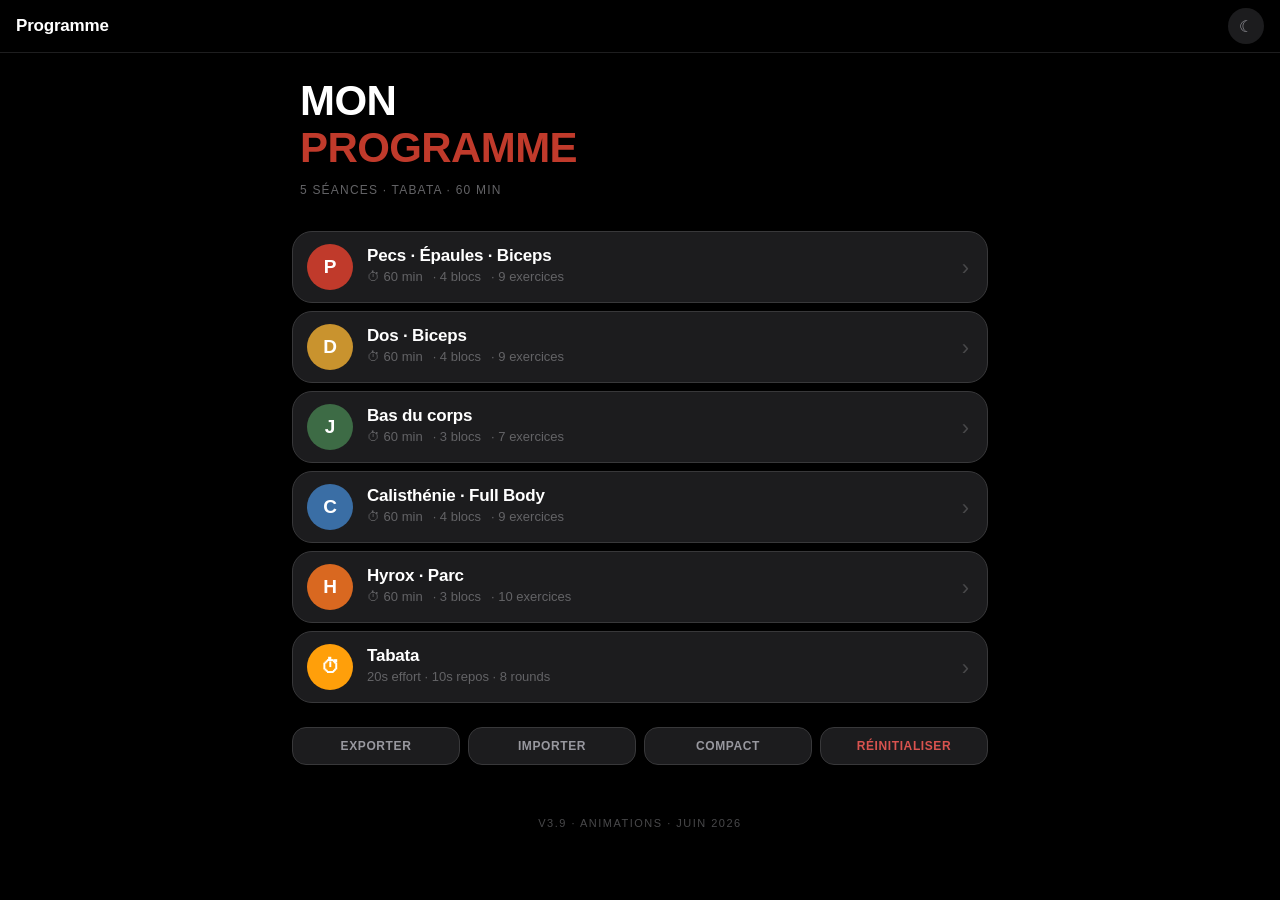
==== commit 407b6b69: "Update index.html" ====
--- a/index.html
+++ b/index.html
@@ -508,15 +508,31 @@
 
   .stat.rest .stat-value { color: var(--accent-color); }
 
-  /* Details — collapsible */
+  /* Details — collapsible, animated via grid-template-rows */
   .ex-details {
-    display: none;
+    display: grid;
+    grid-template-rows: 0fr;
+    opacity: 0;
+    padding: 0 16px;
+    border-top: 0 solid var(--border);
+    background: var(--surface-2);
+    transition: grid-template-rows 0.32s cubic-bezier(0.32, 0.72, 0, 1),
+                opacity 0.25s ease,
+                padding 0.32s cubic-bezier(0.32, 0.72, 0, 1),
+                border-top-width 0.32s ease;
+  }
+
+  .ex-details-inner {
+    overflow: hidden;
+    min-height: 0;
+  }
+
+  .ex.open .ex-details {
+    grid-template-rows: 1fr;
+    opacity: 1;
     padding: 14px 16px 16px;
-    border-top: 1px solid var(--border);
-    background: var(--surface-2);
-  }
-
-  .ex.open .ex-details { display: block; }
+    border-top-width: 1px;
+  }
 
   .detail-label {
     font-size: 10px;
@@ -1808,6 +1824,87 @@
   }
 
   .tabata-btn:active { background: rgba(255,255,255,0.3); }
+
+  /* ══ ANIMATIONS — fluidité type iOS ══ */
+  /* Navigation home ↔ séance : push depuis la droite, retour depuis la gauche */
+  #view-home.active { animation: viewBack 0.3s cubic-bezier(0.32, 0.72, 0, 1); }
+  #view-session.active { animation: viewPush 0.32s cubic-bezier(0.32, 0.72, 0, 1); }
+
+  @keyframes viewPush {
+    from { opacity: 0; transform: translateX(26px); }
+    to { opacity: 1; transform: none; }
+  }
+
+  @keyframes viewBack {
+    from { opacity: 0; transform: translateX(-16px); }
+    to { opacity: 1; transform: none; }
+  }
+
+  /* Cartes de l'accueil : apparition en cascade */
+  .home-sessions .session-card {
+    animation: cardIn 0.38s cubic-bezier(0.32, 0.72, 0, 1) backwards;
+  }
+  .home-sessions .session-card:nth-child(1) { animation-delay: 0.02s; }
+  .home-sessions .session-card:nth-child(2) { animation-delay: 0.06s; }
+  .home-sessions .session-card:nth-child(3) { animation-delay: 0.10s; }
+  .home-sessions .session-card:nth-child(4) { animation-delay: 0.14s; }
+  .home-sessions .session-card:nth-child(5) { animation-delay: 0.18s; }
+  .home-sessions .session-card:nth-child(6) { animation-delay: 0.22s; }
+
+  @keyframes cardIn {
+    from { opacity: 0; transform: translateY(12px); }
+    to { opacity: 1; transform: none; }
+  }
+
+  /* Pastille de série cochée : pop avec rebond */
+  .set-dot.pop {
+    animation: dotPop 0.32s cubic-bezier(0.34, 1.56, 0.64, 1);
+  }
+
+  @keyframes dotPop {
+    0% { transform: scale(0.6); }
+    60% { transform: scale(1.15); }
+    100% { transform: scale(1); }
+  }
+
+  /* Panneaux (édition charge, config tabata) : montée en sheet iOS */
+  .edit-backdrop.active { animation: backdropIn 0.25s ease; }
+  .edit-backdrop.active .edit-panel { animation: sheetUp 0.36s cubic-bezier(0.32, 0.72, 0, 1); }
+
+  @keyframes backdropIn {
+    from { background: rgba(0,0,0,0); }
+    to { background: rgba(0,0,0,0.6); }
+  }
+
+  @keyframes sheetUp {
+    from { opacity: 0; transform: translateY(44px); }
+    to { opacity: 1; transform: none; }
+  }
+
+  /* Écran tabata : fondu d'entrée */
+  .tabata-screen.active { animation: tabataIn 0.3s ease; }
+
+  @keyframes tabataIn {
+    from { opacity: 0; }
+    to { opacity: 1; }
+  }
+
+  /* Micro-transitions sur les contrôles */
+  .bloc-nav-btn { transition: background 0.2s ease, color 0.2s ease, border-color 0.2s ease; }
+  .ex-head { transition: background 0.15s ease; }
+  .ex-chevron { transition: transform 0.3s cubic-bezier(0.32, 0.72, 0, 1); }
+  .home-tool-btn { transition: background 0.15s ease, color 0.15s ease; }
+  .tabata-btn, .tabata-step-btn { transition: background 0.15s ease; }
+  .timer-adjust, .timer-close { transition: opacity 0.15s ease, background 0.15s ease; }
+
+  /* Accessibilité : réduire les animations si demandé par le système */
+  @media (prefers-reduced-motion: reduce) {
+    *, *::before, *::after {
+      animation-duration: 0.01ms !important;
+      animation-iteration-count: 1 !important;
+      transition-duration: 0.01ms !important;
+    }
+  }
 </style>
 </head>
 <body class="view-home">
@@ -1835,7 +1932,7 @@
       <button class="home-tool-btn danger" id="btn-reset-data">Réinitialiser</button>
     </div>
     <input type="file" id="import-file" accept="application/json" hidden>
-    <div class="home-version">v3.8 · tabata · style iOS · juin 2026</div>
+    <div class="home-version">v3.9 · animations · juin 2026</div>
   </section>
 
   <section class="view" id="view-session">
@@ -2389,7 +2486,7 @@
       </div>
       <div class="ex-stats cols-${sortedKeys.length}">${statsHtml}</div>
       ${setsBlock}
-      ${details ? `<div class="ex-details">${details}</div>` : ''}
+      ${details ? `<div class="ex-details"><div class="ex-details-inner">${details}</div></div>` : ''}
       ${chargeBlock}
       <div class="ex-note">
         <div class="ex-note-label">
@@ -2438,14 +2535,14 @@
   } catch(e) {}
 }
 
-function renderSetDots(container) {
+function renderSetDots(container, popIdx = -1) {
   const key = container.dataset.setsKey;
   const total = parseInt(container.dataset.setsTotal) || 0;
   const count = getSetsCount(key);
   const dotsEl = container.querySelector('.ex-sets-dots');
   if (!dotsEl) return;
   dotsEl.innerHTML = Array.from({ length: total }, (_, i) =>
-    `<button type="button" class="set-dot${i < count ? ' done' : ''}" data-idx="${i}" aria-label="Série ${i + 1}">${i < count ? '✓' : i + 1}</button>`
+    `<button type="button" class="set-dot${i < count ? ' done' : ''}${i === popIdx ? ' pop' : ''}" data-idx="${i}" aria-label="Série ${i + 1}">${i < count ? '✓' : i + 1}</button>`
   ).join('');
   const ex = container.closest('.ex');
   if (ex) ex.classList.toggle('sets-done', total > 0 && count >= total);
@@ -2462,7 +2559,7 @@
         const restSec = parseInt(container.dataset.restSeconds || '0');
         if (restSec > 0) startRestTimer(restSec, container.dataset.restLabel || 'Repos');
       }
-      renderSetDots(container);
+      renderSetDots(container, next > cur ? next - 1 : -1);
       updateSessionProgress();
     });
   });
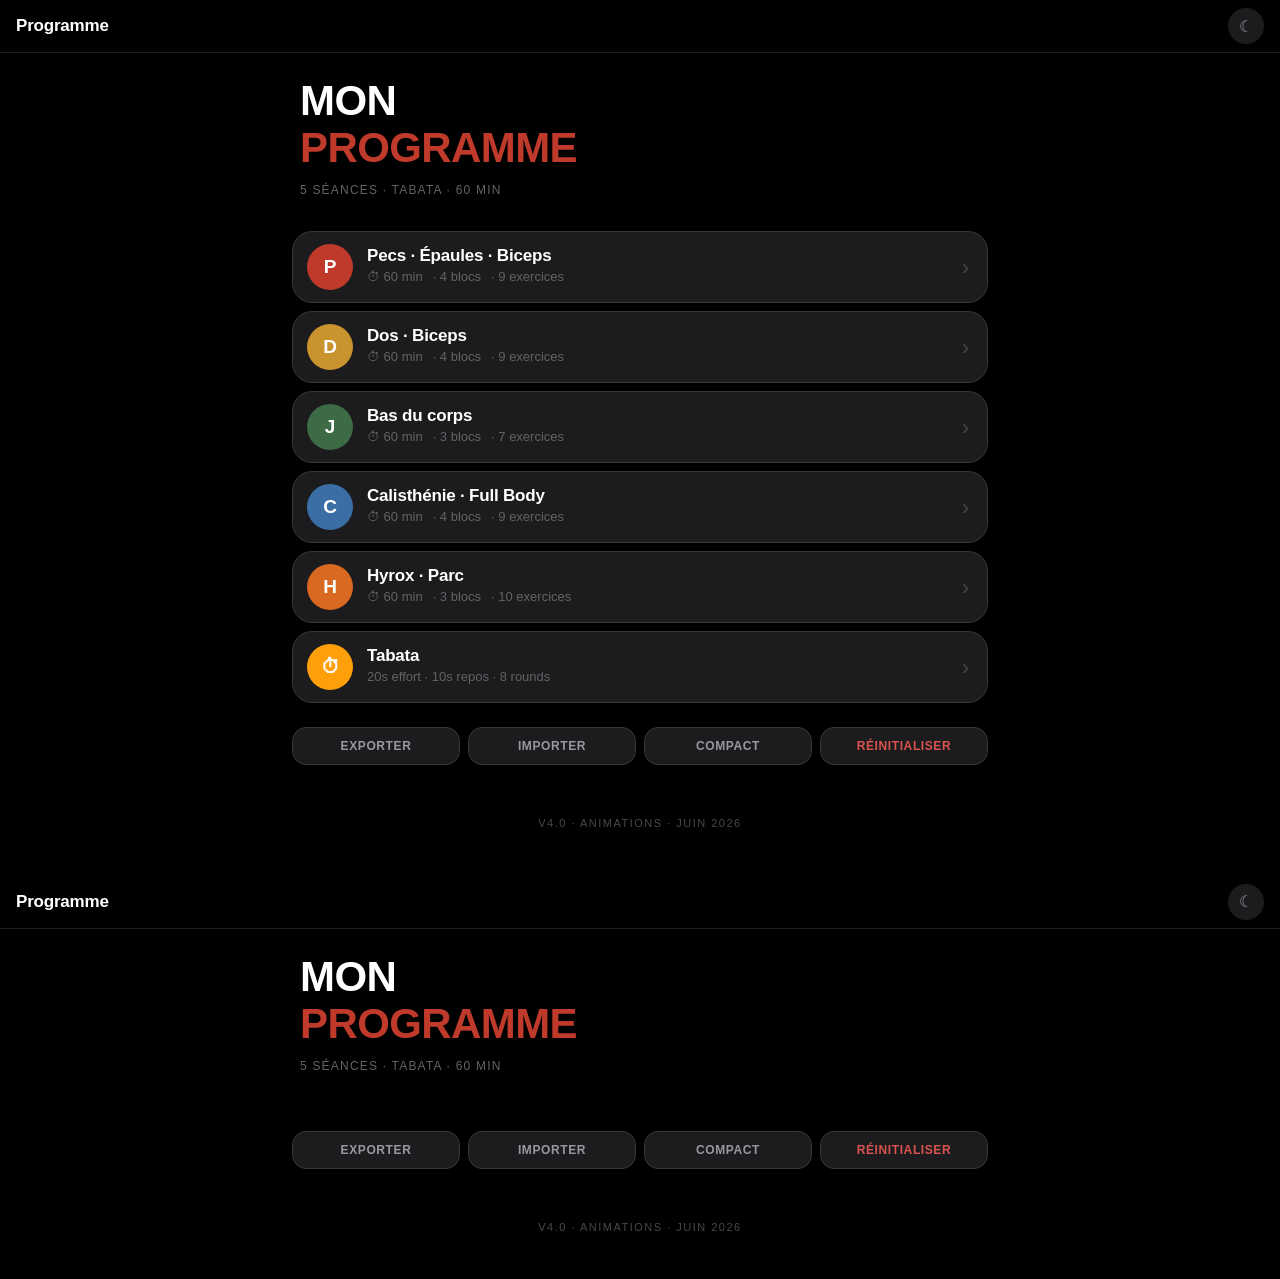
==== commit fbf4ee9f: "Update index.html" ====
--- a/index.html
+++ b/index.html
@@ -1889,6 +1889,40 @@
     to { opacity: 1; }
   }
 
+  /* Tabata : barre de progression continue (plus de sauts) */
+  .tabata-progress-fill { transition: width 0.25s linear; }
+
+  /* Tabata : tick du compte à rebours à chaque seconde */
+  .tabata-count.tick { animation: countTick 0.35s cubic-bezier(0.32, 0.72, 0, 1); }
+
+  @keyframes countTick {
+    from { transform: scale(1.12); opacity: 0.55; }
+    to { transform: scale(1); opacity: 1; }
+  }
+
+  /* Les 3 dernières secondes : le pulse reprend la main sur le tick */
+  .tabata-count.ending { animation: tabataPulse 0.5s ease-in-out infinite alternate; }
+
+  /* Tabata : label de phase + round qui glissent à chaque changement */
+  .tabata-phase.swap { animation: phaseSwap 0.4s cubic-bezier(0.32, 0.72, 0, 1); }
+  .tabata-round.swap { animation: phaseSwap 0.4s cubic-bezier(0.32, 0.72, 0, 1) 0.06s backwards; }
+
+  @keyframes phaseSwap {
+    from { opacity: 0; transform: translateY(14px); }
+    to { opacity: 1; transform: none; }
+  }
+
+  /* Tabata : pop du ✓ final */
+  .tabata-screen.phase-done .tabata-count {
+    animation: donePop 0.55s cubic-bezier(0.34, 1.56, 0.64, 1);
+  }
+
+  @keyframes donePop {
+    0% { transform: scale(0.4); opacity: 0; }
+    65% { transform: scale(1.12); opacity: 1; }
+    100% { transform: scale(1); }
+  }
+
   /* Micro-transitions sur les contrôles */
   .bloc-nav-btn { transition: background 0.2s ease, color 0.2s ease, border-color 0.2s ease; }
   .ex-head { transition: background 0.15s ease; }
@@ -1932,7 +1966,7 @@
       <button class="home-tool-btn danger" id="btn-reset-data">Réinitialiser</button>
     </div>
     <input type="file" id="import-file" accept="application/json" hidden>
-    <div class="home-version">v3.9 · animations · juin 2026</div>
+    <div class="home-version">v4.0 · animations · juin 2026</div>
   </section>
 
   <section class="view" id="view-session">
@@ -3272,6 +3306,15 @@
   tabataRoundEl.textContent = phase === 'prep'
     ? `${tabataCfg.rounds} rounds à venir`
     : `Round ${tabataRun.round}/${tabataCfg.rounds}`;
+  // Slide-in du label et du round à chaque changement de phase
+  [tabataPhaseEl, tabataRoundEl].forEach(el => el.classList.remove('swap'));
+  void tabataPhaseEl.offsetWidth; // reflow pour relancer l'animation
+  [tabataPhaseEl, tabataRoundEl].forEach(el => el.classList.add('swap'));
+  // Reset de la barre sans animation inverse, puis reprise du glissement continu
+  tabataFillEl.style.transition = 'none';
+  tabataFillEl.style.width = '100%';
+  void tabataFillEl.offsetWidth;
+  tabataFillEl.style.transition = '';
   if (navigator.vibrate) navigator.vibrate(phase === 'work' ? 300 : 150);
   tabataRenderTick();
 }
@@ -3280,7 +3323,13 @@
   if (!tabataRun || tabataRun.phase === 'done') return;
   const msLeft = Math.max(0, tabataRun.endTime - Date.now());
   const remaining = Math.ceil(msLeft / 1000);
-  tabataCountEl.textContent = remaining;
+  const txt = String(remaining);
+  if (tabataCountEl.textContent !== txt) {
+    tabataCountEl.textContent = txt;
+    tabataCountEl.classList.remove('tick');
+    void tabataCountEl.offsetWidth; // reflow pour relancer l'animation à chaque seconde
+    tabataCountEl.classList.add('tick');
+  }
   tabataCountEl.classList.toggle('ending', remaining <= 3 && remaining > 0);
   tabataFillEl.style.width = `${Math.max(0, Math.min(1, msLeft / (tabataRun.dur * 1000))) * 100}%`;
 }
@@ -3318,8 +3367,11 @@
   tabataScreen.classList.remove('phase-prep', 'phase-work', 'phase-rest', 'paused');
   tabataScreen.classList.add('phase-done');
   tabataPhaseEl.textContent = TABATA_LABELS.done;
+  [tabataPhaseEl, tabataRoundEl].forEach(el => el.classList.remove('swap'));
+  void tabataPhaseEl.offsetWidth;
+  [tabataPhaseEl, tabataRoundEl].forEach(el => el.classList.add('swap'));
   tabataCountEl.textContent = '✓';
-  tabataCountEl.classList.remove('ending');
+  tabataCountEl.classList.remove('ending', 'tick');
   tabataFillEl.style.width = '100%';
   tabataRoundEl.textContent = `${tabataCfg.rounds} rounds · ${formatMS(tabataTotalSeconds())}`;
   tabataPauseBtn.textContent = 'Refaire';
@@ -3386,3 +3438,3443 @@
 </script>
 </body>
 </html>
+<!DOCTYPE html>
+<html lang="fr">
+<head>
+<meta charset="UTF-8">
+<meta name="viewport" content="width=device-width, initial-scale=1.0, viewport-fit=cover, user-scalable=yes">
+<meta name="apple-mobile-web-app-capable" content="yes">
+<meta name="apple-mobile-web-app-status-bar-style" content="black-translucent">
+<meta name="apple-mobile-web-app-title" content="Training">
+<meta name="theme-color" content="#000000">
+<link rel="apple-touch-icon" sizes="180x180" href="apple-touch-icon.png">
+<link rel="icon" type="image/png" sizes="180x180" href="apple-touch-icon.png">
+<meta name="application-name" content="Training">
+<title>Training</title>
+<style>
+  :root, :root[data-theme="dark"] {
+    --bg: #000000;
+    --surface: #1c1c1e;
+    --surface-2: #2c2c2e;
+    --border: #38383a;
+    --text: #ffffff;
+    --text-2: #98989f;
+    --text-3: #636366;
+    --text-4: #48484a;
+    --warn-bg: rgba(245, 168, 74, 0.08);
+    --warn-border: rgba(245, 168, 74, 0.2);
+    --warn-text: #f5a84a;
+    --alt-bg: rgba(100, 170, 255, 0.05);
+    --alt-border: rgba(100, 170, 255, 0.15);
+    --alt-icon: #64aaff;
+    --accent: #c03a2b;
+    --safe-top: env(safe-area-inset-top, 0px);
+    --safe-bottom: env(safe-area-inset-bottom, 0px);
+  }
+
+  :root[data-theme="light"] {
+    --bg: #f2f2f7;
+    --surface: #ffffff;
+    --surface-2: #e9e9ee;
+    --border: #e2e2e7;
+    --text: #000000;
+    --text-2: #515154;
+    --text-3: #8e8e93;
+    --text-4: #c7c7cc;
+    --warn-bg: rgba(200, 110, 20, 0.08);
+    --warn-border: rgba(200, 110, 20, 0.25);
+    --warn-text: #a8540d;
+    --alt-bg: rgba(40, 100, 180, 0.05);
+    --alt-border: rgba(40, 100, 180, 0.2);
+    --alt-icon: #2d6bb3;
+  }
+
+  * { margin: 0; padding: 0; box-sizing: border-box; -webkit-tap-highlight-color: transparent; }
+
+  html, body {
+    background: var(--bg);
+    color: var(--text);
+    font-family: -apple-system, BlinkMacSystemFont, 'SF Pro Text', 'Segoe UI', sans-serif;
+    font-size: 15px;
+    line-height: 1.5;
+    -webkit-font-smoothing: antialiased;
+    overscroll-behavior: none;
+  }
+
+  body {
+    min-height: 100%;
+    -webkit-overflow-scrolling: touch;
+  }
+
+  /* ══ TOP BAR ══ */
+  .topbar {
+    position: sticky;
+    top: 0;
+    background: var(--bg);
+    border-bottom: 1px solid var(--border);
+    padding-top: var(--safe-top);
+    z-index: 10;
+  }
+
+  .topbar-row {
+    height: 52px;
+    display: flex;
+    align-items: center;
+    padding: 0 16px;
+    gap: 12px;
+  }
+
+  .btn-back {
+    width: 36px;
+    height: 36px;
+    border-radius: 50%;
+    background: var(--surface);
+    border: none;
+    color: var(--text-2);
+    cursor: pointer;
+    display: none;
+    align-items: center;
+    justify-content: center;
+    font-size: 18px;
+    flex-shrink: 0;
+  }
+
+  body.view-session .btn-back { display: flex; }
+
+  .topbar-title {
+    font-family: -apple-system, BlinkMacSystemFont, 'SF Pro Display', 'Segoe UI', sans-serif;
+    font-weight: 800;
+    font-size: 22px;
+    letter-spacing: 0.5px;
+    color: var(--text);
+    flex: 1;
+    overflow: hidden;
+    text-overflow: ellipsis;
+    white-space: nowrap;
+  }
+
+  .topbar-accent {
+    width: 8px;
+    height: 8px;
+    border-radius: 50%;
+    background: var(--accent-color, transparent);
+    flex-shrink: 0;
+    display: none;
+  }
+
+  body.view-session .topbar-accent { display: block; }
+
+  /* ══ MAIN ══ */
+  main {
+    padding-bottom: calc(24px + var(--safe-bottom));
+    transition: padding-bottom 0.3s;
+  }
+
+  body.timer-active main {
+    padding-bottom: calc(110px + var(--safe-bottom));
+  }
+
+  .view { display: none; }
+  .view.active { display: block; }
+
+  /* ══ HOME VIEW ══ */
+  .home-hero {
+    padding: 24px 20px 20px;
+  }
+
+  .home-version {
+    text-align: center;
+    padding: 32px 20px 20px;
+    font-size: 11px;
+    color: var(--text-4);
+    letter-spacing: 1.5px;
+    text-transform: uppercase;
+  }
+
+  .home-hero h1 {
+    font-family: -apple-system, BlinkMacSystemFont, 'SF Pro Display', 'Segoe UI', sans-serif;
+    font-weight: 800;
+    font-size: 56px;
+    line-height: 0.9;
+    letter-spacing: 0.5px;
+    color: var(--text);
+  }
+
+  .home-hero h1 em {
+    font-style: normal;
+    color: var(--accent);
+    display: block;
+  }
+
+  .home-hero p {
+    font-size: 12px;
+    letter-spacing: 2px;
+    text-transform: uppercase;
+    color: var(--text-3);
+    margin-top: 10px;
+  }
+
+  .home-sessions {
+    padding: 12px 12px 24px;
+    display: flex;
+    flex-direction: column;
+    gap: 8px;
+  }
+
+  .home-tools {
+    padding: 0 12px 18px;
+    display: grid;
+    grid-template-columns: repeat(4, 1fr);
+    gap: 8px;
+  }
+
+  .home-tool-btn, .session-tool-btn {
+    border: 1px solid var(--border);
+    background: var(--surface);
+    color: var(--text-2);
+    border-radius: 12px;
+    padding: 11px 10px;
+    font-family: inherit;
+    font-size: 12px;
+    font-weight: 700;
+    letter-spacing: 0.6px;
+    text-transform: uppercase;
+    cursor: pointer;
+    -webkit-appearance: none;
+  }
+
+  .home-tool-btn:active, .session-tool-btn:active { background: var(--surface-2); }
+  .home-tool-btn.danger { color: #d9534f; }
+  .home-tool-btn.active {
+    background: var(--accent);
+    border-color: var(--accent);
+    color: #fff;
+  }
+
+  .app-hint {
+    margin: 0 12px 14px;
+    padding: 12px 14px;
+    border: 1px solid var(--border);
+    border-radius: 14px;
+    background: var(--surface);
+    color: var(--text-3);
+    font-size: 12px;
+    line-height: 1.45;
+  }
+
+  @media (max-width: 420px) {
+    .home-tools { grid-template-columns: repeat(2, 1fr); }
+    .home-hero h1 { font-size: 50px; }
+    .session-card { padding: 16px 16px 14px; }
+    .ex-head { padding: 13px 14px; }
+  }
+
+  .session-card {
+    background: var(--surface);
+    border: 1px solid var(--border);
+    border-radius: 16px;
+    padding: 17px 18px 15px;
+    cursor: pointer;
+    transition: background 0.12s, transform 0.12s;
+    position: relative;
+    overflow: hidden;
+  }
+
+  .session-card:active {
+    background: var(--surface-2);
+    transform: scale(0.995);
+  }
+
+  .session-card::before {
+    content: '';
+    position: absolute;
+    left: 0; top: 0; bottom: 0;
+    width: 3px;
+    background: var(--accent-color, var(--accent));
+  }
+
+  .session-card-name {
+    font-family: -apple-system, BlinkMacSystemFont, 'SF Pro Display', 'Segoe UI', sans-serif;
+    font-weight: 800;
+    font-size: 26px;
+    letter-spacing: 0.5px;
+    line-height: 1;
+    color: var(--text);
+    margin-bottom: 6px;
+  }
+
+  .session-card-meta {
+    font-size: 12px;
+    color: var(--text-3);
+    display: flex;
+    flex-wrap: wrap;
+    gap: 4px 10px;
+  }
+
+  .session-card-meta span {
+    white-space: nowrap;
+  }
+
+  .session-card-arrow {
+    position: absolute;
+    right: 18px;
+    top: 50%;
+    transform: translateY(-50%);
+    color: var(--text-4);
+    font-size: 22px;
+  }
+
+  /* ══ SESSION VIEW ══ */
+  .session-hero {
+    padding: 20px 20px 24px;
+    border-bottom: 1px solid var(--border);
+    position: relative;
+    overflow: hidden;
+  }
+
+  .session-hero::after {
+    content: '';
+    position: absolute;
+    left: 0; right: 0; bottom: 0;
+    height: 2px;
+    background: var(--accent-color);
+  }
+
+  .session-hero h1 {
+    font-family: -apple-system, BlinkMacSystemFont, 'SF Pro Display', 'Segoe UI', sans-serif;
+    font-weight: 800;
+    font-size: 42px;
+    letter-spacing: 0.5px;
+    line-height: 0.95;
+    color: var(--text);
+  }
+
+  .session-pills {
+    display: flex;
+    flex-wrap: wrap;
+    gap: 6px;
+    margin-top: 14px;
+  }
+
+  .session-pill {
+    font-size: 11px;
+    color: var(--text-2);
+    background: var(--surface);
+    border: 1px solid var(--border);
+    padding: 4px 10px;
+    border-radius: 999px;
+    letter-spacing: 0.3px;
+  }
+
+  .session-pill.primary {
+    color: var(--accent-color);
+    border-color: color-mix(in srgb, var(--accent-color) 40%, transparent);
+    background: color-mix(in srgb, var(--accent-color) 12%, transparent);
+  }
+
+  /* ══ BLOC ══ */
+  .bloc {
+    padding: 28px 20px 0;
+  }
+
+  .bloc-header {
+    margin-bottom: 14px;
+    display: flex;
+    align-items: flex-start;
+    gap: 12px;
+  }
+
+  .bloc-num {
+    font-family: -apple-system, BlinkMacSystemFont, 'SF Pro Display', 'Segoe UI', sans-serif;
+    font-weight: 800;
+    font-size: 42px;
+    line-height: 0.85;
+    color: var(--accent-color);
+    letter-spacing: 0.5px;
+    flex-shrink: 0;
+  }
+
+  .bloc-title-group {
+    flex: 1;
+    padding-top: 4px;
+    min-width: 0;
+  }
+
+  .bloc-name {
+    font-family: -apple-system, BlinkMacSystemFont, 'SF Pro Display', 'Segoe UI', sans-serif;
+    font-weight: 800;
+    font-size: 22px;
+    letter-spacing: 0.5px;
+    color: var(--text);
+    line-height: 1.1;
+  }
+
+  .bloc-sub {
+    font-size: 12px;
+    color: var(--text-3);
+    margin-top: 3px;
+  }
+
+  .bloc-duration {
+    display: inline-block;
+    font-size: 11px;
+    color: var(--text-2);
+    background: var(--surface);
+    border: 1px solid var(--border);
+    padding: 3px 8px;
+    border-radius: 6px;
+    margin-top: 6px;
+    font-variant-numeric: tabular-nums;
+  }
+
+  /* ══ EXERCISE CARD ══ */
+  .ex {
+    background: var(--surface);
+    border: 1px solid var(--border);
+    border-radius: 14px;
+    margin-bottom: 10px;
+    overflow: hidden;
+  }
+
+  .ex-head {
+    display: flex;
+    align-items: center;
+    padding: 14px 16px;
+    gap: 12px;
+    cursor: pointer;
+    user-select: none;
+  }
+
+  .ex-head:active { background: var(--surface-2); }
+
+  .ex-num {
+    font-family: -apple-system, BlinkMacSystemFont, 'SF Pro Display', 'Segoe UI', sans-serif;
+    font-weight: 800;
+    font-size: 20px;
+    color: var(--accent-color);
+    font-weight: 400;
+    min-width: 24px;
+    flex-shrink: 0;
+    letter-spacing: 0.5px;
+  }
+
+  .ex-head-text {
+    flex: 1;
+    min-width: 0;
+  }
+
+  .ex-name {
+    font-size: 15px;
+    font-weight: 600;
+    color: var(--text);
+    line-height: 1.25;
+  }
+
+  .ex-sub {
+    font-size: 11px;
+    color: var(--text-3);
+    margin-top: 2px;
+    line-height: 1.3;
+  }
+
+  .ex-chevron {
+    color: var(--text-4);
+    font-size: 14px;
+    transition: transform 0.2s;
+    flex-shrink: 0;
+  }
+
+  .ex.open .ex-chevron { transform: rotate(90deg); }
+
+  /* Stats — always visible. Flex-based so the last row always fills the width */
+  .ex-stats {
+    display: flex;
+    flex-wrap: wrap;
+    gap: 1px;
+    background: var(--border);
+    border-top: 1px solid var(--border);
+  }
+
+  .stat {
+    background: var(--surface);
+    padding: 10px 8px 11px;
+    text-align: center;
+    flex: 1 1 0;
+    min-width: 0;
+  }
+
+  /* 5 stats: 3 on top row, 2 on bottom. Force 33% on top 3, 50% on bottom 2 */
+  .ex-stats.cols-5 .stat { flex-basis: calc(33.333% - 1px); }
+  .ex-stats.cols-5 .stat:nth-child(n+4) { flex-basis: calc(50% - 1px); }
+
+  /* 6 stats: 3+3 */
+  .ex-stats.cols-6 .stat { flex-basis: calc(33.333% - 1px); }
+
+  /* 4 stats: 2+2 on narrow screens, 4 on wider */
+  .ex-stats.cols-4 .stat { flex-basis: calc(25% - 1px); }
+
+  /* 3 stats: 3 columns */
+  .ex-stats.cols-3 .stat { flex-basis: calc(33.333% - 1px); }
+
+  /* 2 stats: half-half */
+  .ex-stats.cols-2 .stat { flex-basis: calc(50% - 1px); }
+
+  /* 1 stat: full width */
+  .ex-stats.cols-1 .stat { flex-basis: 100%; }
+
+  @media (max-width: 400px) {
+    .ex-stats.cols-4 .stat { flex-basis: calc(50% - 1px); }
+    .ex-stats.cols-5 .stat { flex-basis: calc(33.333% - 1px); }
+    .ex-stats.cols-5 .stat:nth-child(n+4) { flex-basis: calc(50% - 1px); }
+  }
+
+  .stat-label {
+    font-size: 9px;
+    letter-spacing: 1.2px;
+    text-transform: uppercase;
+    color: var(--text-3);
+    margin-bottom: 2px;
+  }
+
+  .stat-value {
+    font-family: -apple-system, BlinkMacSystemFont, 'SF Pro Display', 'Segoe UI', sans-serif;
+    font-weight: 800;
+    font-size: 20px;
+    line-height: 1;
+    color: var(--text);
+    font-variant-numeric: tabular-nums;
+    letter-spacing: 0.3px;
+  }
+
+  .stat.rest .stat-value { color: var(--accent-color); }
+
+  /* Details — collapsible, animated via grid-template-rows */
+  .ex-details {
+    display: grid;
+    grid-template-rows: 0fr;
+    opacity: 0;
+    padding: 0 16px;
+    border-top: 0 solid var(--border);
+    background: var(--surface-2);
+    transition: grid-template-rows 0.32s cubic-bezier(0.32, 0.72, 0, 1),
+                opacity 0.25s ease,
+                padding 0.32s cubic-bezier(0.32, 0.72, 0, 1),
+                border-top-width 0.32s ease;
+  }
+
+  .ex-details-inner {
+    overflow: hidden;
+    min-height: 0;
+  }
+
+  .ex.open .ex-details {
+    grid-template-rows: 1fr;
+    opacity: 1;
+    padding: 14px 16px 16px;
+    border-top-width: 1px;
+  }
+
+  .detail-label {
+    font-size: 10px;
+    letter-spacing: 1.5px;
+    text-transform: uppercase;
+    color: var(--text-3);
+    font-weight: 600;
+    margin-bottom: 4px;
+  }
+
+  .detail-text {
+    font-size: 13px;
+    color: var(--text-2);
+    line-height: 1.55;
+  }
+
+  .detail-block + .detail-block {
+    margin-top: 14px;
+  }
+
+  .detail-warn {
+    display: flex;
+    gap: 8px;
+    font-size: 12.5px;
+    color: var(--warn-text);
+    line-height: 1.5;
+    padding: 10px 12px;
+    background: var(--warn-bg);
+    border: 1px solid var(--warn-border);
+    border-radius: 8px;
+    margin-top: 12px;
+  }
+
+  .detail-warn::before {
+    content: '⚠';
+    flex-shrink: 0;
+  }
+
+  .detail-alt {
+    display: flex;
+    gap: 8px;
+    font-size: 12.5px;
+    color: var(--text-2);
+    line-height: 1.5;
+    padding: 10px 12px;
+    background: var(--alt-bg);
+    border: 1px solid var(--alt-border);
+    border-radius: 8px;
+    margin-top: 12px;
+  }
+
+  .detail-alt::before {
+    content: '↻';
+    flex-shrink: 0;
+    color: var(--alt-icon);
+    font-size: 14px;
+  }
+
+  .detail-alt strong {
+    color: var(--text);
+    font-weight: 600;
+    display: block;
+    margin-bottom: 2px;
+  }
+
+  /* ══ SUPERSET ══ */
+  .superset {
+    margin-bottom: 10px;
+    background: var(--surface);
+    border: 1px solid var(--accent-color);
+    border-radius: 12px;
+    overflow: hidden;
+  }
+
+  .superset-banner {
+    padding: 8px 16px;
+    background: var(--accent-color);
+    color: #fff;
+    font-size: 11px;
+    font-weight: 700;
+    letter-spacing: 2px;
+    text-transform: uppercase;
+    text-align: center;
+  }
+
+  .superset-meta {
+    display: flex;
+    justify-content: space-between;
+    align-items: center;
+    gap: 10px;
+    padding: 10px 14px;
+    background: color-mix(in srgb, var(--accent-color) 10%, var(--surface));
+    border-bottom: 1px solid var(--border);
+    font-size: 12px;
+    color: var(--text-2);
+  }
+
+  .superset-rounds {
+    font-family: -apple-system, BlinkMacSystemFont, 'SF Pro Display', 'Segoe UI', sans-serif;
+    font-weight: 800;
+    font-size: 22px;
+    line-height: 1;
+    color: var(--accent-color);
+    letter-spacing: 0.6px;
+    white-space: nowrap;
+  }
+
+  .superset-sequence {
+    text-align: right;
+    font-size: 11px;
+    color: var(--text-3);
+    text-transform: uppercase;
+    letter-spacing: 0.8px;
+  }
+
+  .superset .ex {
+    border: none;
+    border-radius: 0;
+    margin-bottom: 0;
+    border-bottom: 1px solid var(--border);
+    background: var(--surface);
+  }
+
+  .superset .ex:last-of-type {
+    border-bottom: none;
+  }
+
+  .superset-footer {
+    padding: 10px 16px;
+    font-size: 12px;
+    color: var(--text-2);
+    border-top: 1px solid var(--border);
+    background: var(--surface-2);
+    text-align: center;
+  }
+
+
+
+  .superset-rest-card {
+    width: calc(100% - 24px);
+    margin: 10px 12px 12px;
+    padding: 12px 14px;
+    border: 1px solid color-mix(in srgb, var(--accent-color) 55%, var(--border));
+    border-radius: 12px;
+    background: color-mix(in srgb, var(--accent-color) 12%, var(--surface-2));
+    color: var(--text);
+    font-family: inherit;
+    cursor: pointer;
+    display: grid;
+    grid-template-columns: 1fr auto;
+    gap: 4px 12px;
+    align-items: center;
+    text-align: left;
+    -webkit-appearance: none;
+  }
+
+  .superset-rest-card:active {
+    transform: scale(0.99);
+    background: color-mix(in srgb, var(--accent-color) 20%, var(--surface-2));
+  }
+
+  .superset-rest-label {
+    font-size: 10px;
+    letter-spacing: 1.5px;
+    text-transform: uppercase;
+    color: var(--accent-color);
+    font-weight: 700;
+  }
+
+  .superset-rest-value {
+    font-size: 13px;
+    color: var(--text);
+    font-weight: 600;
+    line-height: 1.35;
+  }
+
+  .superset-rest-start {
+    grid-row: 1 / span 2;
+    grid-column: 2;
+    padding: 8px 12px;
+    border-radius: 999px;
+    background: var(--accent-color);
+    color: #fff;
+    font-size: 10px;
+    font-weight: 800;
+    letter-spacing: 0.8px;
+    text-transform: uppercase;
+    white-space: nowrap;
+  }
+
+  /* ══ HYROX SPECIFIC ══ */
+  .hyrox-round {
+    background: var(--surface);
+    border: 1px solid var(--border);
+    border-radius: 12px;
+    padding: 14px 16px;
+    margin-bottom: 10px;
+    display: grid;
+    grid-template-columns: 36px 1fr;
+    gap: 12px;
+  }
+
+  .round-num {
+    font-family: -apple-system, BlinkMacSystemFont, 'SF Pro Display', 'Segoe UI', sans-serif;
+    font-weight: 800;
+    font-size: 28px;
+    color: var(--accent-color);
+    line-height: 1;
+    align-self: start;
+  }
+
+  .round-body {
+    display: flex;
+    flex-direction: column;
+    gap: 10px;
+  }
+
+  .round-part {
+    display: flex;
+    align-items: flex-start;
+    gap: 10px;
+  }
+
+  .round-part-icon {
+    font-size: 18px;
+    flex-shrink: 0;
+    line-height: 1;
+    margin-top: 2px;
+  }
+
+  .round-part-info { flex: 1; min-width: 0; }
+
+  .round-part-label {
+    font-size: 11px;
+    letter-spacing: 1px;
+    text-transform: uppercase;
+    color: var(--text-3);
+    font-weight: 600;
+  }
+
+  .round-part-val {
+    font-size: 14px;
+    color: var(--text);
+    font-weight: 500;
+    margin-top: 1px;
+  }
+
+  .round-part-sub {
+    font-size: 12px;
+    color: var(--text-3);
+    margin-top: 3px;
+    line-height: 1.4;
+  }
+
+  .hyrox-note {
+    font-size: 12px;
+    color: var(--text-3);
+    line-height: 1.5;
+    padding: 12px 14px;
+    background: var(--surface);
+    border: 1px solid var(--border);
+    border-radius: 10px;
+    margin: 8px 0 12px;
+  }
+
+  .amrap-item {
+    display: grid;
+    grid-template-columns: 32px 1fr;
+    gap: 10px;
+    padding: 12px 14px;
+    background: var(--surface);
+    border: 1px solid var(--border);
+    border-radius: 10px;
+    margin-bottom: 8px;
+  }
+
+  .amrap-item + .amrap-item { margin-top: 0; }
+
+  .amrap-icon {
+    font-size: 18px;
+    line-height: 1.1;
+  }
+
+  .amrap-label {
+    font-size: 10px;
+    letter-spacing: 1px;
+    text-transform: uppercase;
+    color: var(--text-3);
+    font-weight: 600;
+  }
+
+  .amrap-val {
+    font-size: 14px;
+    color: var(--text);
+    font-weight: 500;
+    margin-top: 1px;
+  }
+
+  .amrap-sub {
+    font-size: 12px;
+    color: var(--text-3);
+    margin-top: 2px;
+  }
+
+  .amrap-note {
+    font-size: 13px;
+    color: var(--accent-color);
+    font-weight: 500;
+    margin-top: 8px;
+    padding: 10px 12px;
+    background: color-mix(in srgb, var(--accent-color) 8%, transparent);
+    border-radius: 8px;
+    text-align: center;
+  }
+
+  /* ══ THEME TOGGLE ══ */
+  .btn-theme {
+    width: 36px;
+    height: 36px;
+    border-radius: 50%;
+    background: var(--surface);
+    border: none;
+    color: var(--text-2);
+    cursor: pointer;
+    display: flex;
+    align-items: center;
+    justify-content: center;
+    font-size: 16px;
+    flex-shrink: 0;
+  }
+
+  .btn-theme:active { background: var(--surface-2); }
+
+  /* ══ BLOC NAV (sticky below topbar) ══ */
+  .bloc-nav {
+    position: sticky;
+    top: calc(52px + var(--safe-top));
+    z-index: 5;
+    background: var(--bg);
+    border-bottom: 1px solid var(--border);
+    padding: 8px 12px;
+    display: flex;
+    gap: 6px;
+    overflow-x: auto;
+    scrollbar-width: none;
+    -webkit-overflow-scrolling: touch;
+  }
+
+  .bloc-nav::-webkit-scrollbar { display: none; }
+
+  .bloc-nav-btn {
+    flex-shrink: 0;
+    min-width: 44px;
+    height: 40px;
+    padding: 0 12px;
+    background: var(--surface);
+    border: 1px solid var(--border);
+    border-radius: 10px;
+    color: var(--text-2);
+    font-family: -apple-system, BlinkMacSystemFont, 'SF Pro Display', 'Segoe UI', sans-serif;
+    font-weight: 800;
+    font-size: 16px;
+    letter-spacing: 0.5px;
+    cursor: pointer;
+    display: flex;
+    align-items: center;
+    gap: 6px;
+    white-space: nowrap;
+  }
+
+  .bloc-nav-btn .num {
+    color: var(--accent-color);
+    font-size: 18px;
+  }
+
+  .bloc-nav-btn.active {
+    background: var(--accent-color);
+    border-color: var(--accent-color);
+    color: #fff;
+  }
+
+  .bloc-nav-btn.active .num {
+    color: #fff;
+  }
+
+  .bloc {
+    scroll-margin-top: calc(52px + 56px + var(--safe-top));
+  }
+
+  /* ══ NOTES ══ */
+  .ex-note-indicator {
+    display: none;
+    width: 6px;
+    height: 6px;
+    border-radius: 50%;
+    background: var(--accent-color);
+    flex-shrink: 0;
+    margin-right: 2px;
+  }
+
+  .ex.has-note .ex-note-indicator { display: block; }
+
+  .ex-note {
+    border-top: 1px solid var(--border);
+    background: var(--surface-2);
+    padding: 12px 16px;
+  }
+
+  .ex-note-label {
+    font-size: 10px;
+    letter-spacing: 1.5px;
+    text-transform: uppercase;
+    color: var(--text-3);
+    font-weight: 600;
+    margin-bottom: 6px;
+    display: flex;
+    align-items: center;
+    justify-content: space-between;
+  }
+
+  .ex-note-clear {
+    background: none;
+    border: none;
+    color: var(--text-3);
+    font-size: 11px;
+    cursor: pointer;
+    letter-spacing: 0;
+    text-transform: none;
+    font-weight: 400;
+  }
+
+  .ex-note-clear:active { color: var(--text); }
+
+  .ex-note textarea {
+    width: 100%;
+    background: var(--bg);
+    border: 1px solid var(--border);
+    border-radius: 8px;
+    color: var(--text);
+    font-family: inherit;
+    font-size: 13px;
+    line-height: 1.5;
+    padding: 10px 12px;
+    resize: vertical;
+    min-height: 60px;
+    outline: none;
+    -webkit-appearance: none;
+  }
+
+  .ex-note textarea:focus {
+    border-color: var(--accent-color);
+  }
+
+  /* ══ REST TIMER BUTTON (inline in stats row) ══ */
+  .stat.rest {
+    cursor: pointer;
+    position: relative;
+    transition: background 0.12s;
+  }
+
+  .stat.rest:active { background: var(--surface-2); }
+
+  .stat.rest::after {
+    content: '▶';
+    position: absolute;
+    top: 4px;
+    right: 6px;
+    font-size: 8px;
+    color: var(--accent-color);
+    opacity: 0.6;
+  }
+
+
+  .stat.rest {
+    border: 1px solid color-mix(in srgb, var(--accent-color) 45%, var(--border));
+    background: color-mix(in srgb, var(--accent-color) 8%, var(--surface));
+  }
+
+  .rest-start-chip {
+    display: inline-block;
+    margin-top: 6px;
+    padding: 4px 8px;
+    border-radius: 999px;
+    background: var(--accent-color);
+    color: #fff;
+    font-size: 9px;
+    font-weight: 700;
+    letter-spacing: 0.7px;
+    text-transform: uppercase;
+    line-height: 1;
+  }
+
+  .superset-footer.timer-ready {
+    cursor: pointer;
+    color: #fff;
+    background: color-mix(in srgb, var(--accent-color) 80%, var(--surface-2));
+    border-top-color: var(--accent-color);
+    font-weight: 600;
+  }
+
+  .superset-footer.timer-ready::after {
+    content: '  ▶';
+    font-size: 10px;
+  }
+
+  /* ══ CHARGE TRACKER ══ */
+  .ex-charge {
+    border-top: 1px solid var(--border);
+    background: var(--surface-2);
+    padding: 12px 16px;
+  }
+
+  .ex-charge-row {
+    display: flex;
+    align-items: center;
+    gap: 10px;
+  }
+
+  .ex-charge-label {
+    font-size: 10px;
+    letter-spacing: 1.5px;
+    text-transform: uppercase;
+    color: var(--text-3);
+    font-weight: 600;
+    flex-shrink: 0;
+  }
+
+  .ex-charge-input {
+    flex: 1;
+    background: var(--bg);
+    border: 1px solid var(--border);
+    border-radius: 8px;
+    color: var(--text);
+    font-family: -apple-system, BlinkMacSystemFont, 'SF Pro Display', 'Segoe UI', sans-serif;
+    font-weight: 800;
+    font-size: 18px;
+    letter-spacing: 0.5px;
+    padding: 6px 12px;
+    outline: none;
+    -webkit-appearance: none;
+    text-align: center;
+    min-width: 0;
+  }
+
+  .ex-charge-input:focus { border-color: var(--accent-color); }
+
+  .ex-charge-input::placeholder {
+    color: var(--text-4);
+    font-family: inherit;
+  }
+
+  .ex-charge-use-last {
+    background: var(--surface);
+    border: 1px solid var(--border);
+    border-radius: 8px;
+    color: var(--text-2);
+    font-size: 11px;
+    font-weight: 700;
+    letter-spacing: 0.6px;
+    padding: 8px 10px;
+    text-transform: uppercase;
+    cursor: pointer;
+    flex-shrink: 0;
+  }
+
+  .ex-charge-use-last:active { background: var(--surface-2); }
+
+  .ex-charge-save {
+    background: var(--accent-color);
+    border: none;
+    border-radius: 8px;
+    color: #fff;
+    font-size: 11px;
+    font-weight: 600;
+    letter-spacing: 1px;
+    padding: 8px 14px;
+    text-transform: uppercase;
+    cursor: pointer;
+    flex-shrink: 0;
+  }
+
+  .ex-charge-save:active { opacity: 0.7; }
+
+  .ex-charge-save.saved {
+    background: var(--surface);
+    color: var(--text-3);
+    border: 1px solid var(--border);
+  }
+
+  .ex-charge-history {
+    display: flex;
+    flex-wrap: wrap;
+    gap: 6px;
+    margin-top: 8px;
+  }
+
+  .ex-charge-history:empty { display: none; }
+
+
+  .charge-insight {
+    display: grid;
+    grid-template-columns: 1fr;
+    gap: 6px;
+    margin-bottom: 10px;
+    padding: 10px 12px;
+    border: 1px solid var(--border);
+    border-radius: 10px;
+    background: var(--bg);
+  }
+
+  .charge-insight-row {
+    display: flex;
+    justify-content: space-between;
+    align-items: baseline;
+    gap: 10px;
+    font-size: 12px;
+    color: var(--text-3);
+  }
+
+  .charge-insight-label {
+    text-transform: uppercase;
+    letter-spacing: 1px;
+    font-size: 9px;
+    font-weight: 700;
+    flex-shrink: 0;
+  }
+
+  .charge-insight-value {
+    color: var(--text-2);
+    text-align: right;
+    font-weight: 600;
+  }
+
+  .charge-insight-value.suggestion {
+    color: var(--accent-color);
+  }
+
+  .history-chip {
+    font-size: 11px;
+    color: var(--text-3);
+    background: var(--surface);
+    border: 1px solid var(--border);
+    padding: 3px 8px;
+    border-radius: 6px;
+    font-variant-numeric: tabular-nums;
+    cursor: pointer;
+    transition: border-color 0.12s, background 0.12s;
+    user-select: none;
+    -webkit-user-select: none;
+    position: relative;
+  }
+
+  .history-chip:active {
+    background: var(--surface-2);
+  }
+
+  .history-chip.editing {
+    border-color: var(--accent-color);
+    background: color-mix(in srgb, var(--accent-color) 10%, var(--surface));
+  }
+
+  .history-chip.deleting {
+    border-color: #d9534f;
+    background: color-mix(in srgb, #d9534f 15%, var(--surface));
+    color: #d9534f;
+  }
+
+  .history-chip.deleting strong { color: #d9534f; }
+
+  .history-chip strong {
+    color: var(--text-2);
+    font-weight: 600;
+  }
+
+  /* ══ EDIT DIALOG for charge history ══ */
+  .edit-backdrop {
+    position: fixed;
+    inset: 0;
+    background: rgba(0,0,0,0.6);
+    z-index: 100;
+    display: none;
+    align-items: flex-end;
+    justify-content: center;
+    padding: 20px;
+    padding-bottom: calc(20px + var(--safe-bottom));
+  }
+
+  .edit-backdrop.active { display: flex; }
+
+  .edit-panel {
+    background: var(--bg);
+    border: 1px solid var(--border);
+    border-radius: 16px;
+    padding: 20px;
+    width: 100%;
+    max-width: 380px;
+    display: flex;
+    flex-direction: column;
+    gap: 14px;
+  }
+
+  .edit-title {
+    font-family: -apple-system, BlinkMacSystemFont, 'SF Pro Display', 'Segoe UI', sans-serif;
+    font-weight: 800;
+    font-size: 20px;
+    color: var(--text);
+    letter-spacing: 0.5px;
+  }
+
+  .edit-sub {
+    font-size: 12px;
+    color: var(--text-3);
+    margin-top: -10px;
+  }
+
+  .edit-input {
+    width: 100%;
+    background: var(--surface);
+    border: 1px solid var(--border);
+    border-radius: 10px;
+    color: var(--text);
+    font-family: -apple-system, BlinkMacSystemFont, 'SF Pro Display', 'Segoe UI', sans-serif;
+    font-weight: 800;
+    font-size: 26px;
+    letter-spacing: 0.5px;
+    padding: 12px 16px;
+    outline: none;
+    -webkit-appearance: none;
+    text-align: center;
+  }
+
+  .edit-input:focus { border-color: var(--accent-color); }
+
+  .edit-actions {
+    display: flex;
+    gap: 8px;
+    margin-top: 4px;
+  }
+
+  .edit-btn {
+    flex: 1;
+    border: 1px solid var(--border);
+    background: var(--surface);
+    color: var(--text);
+    padding: 12px;
+    border-radius: 10px;
+    font-size: 13px;
+    font-weight: 500;
+    cursor: pointer;
+    -webkit-appearance: none;
+    font-family: inherit;
+  }
+
+  .edit-btn.primary {
+    background: var(--accent-color);
+    color: #fff;
+    border-color: var(--accent-color);
+  }
+
+  .edit-btn.danger {
+    color: #d9534f;
+    border-color: color-mix(in srgb, #d9534f 40%, var(--border));
+  }
+
+  .edit-btn:active { opacity: 0.7; }
+
+  .history-chip.latest strong {
+    color: var(--accent-color);
+  }
+
+  /* ══ TIMER OVERLAY ══ */
+  .timer-overlay {
+    position: fixed;
+    bottom: calc(16px + var(--safe-bottom));
+    left: 50%;
+    transform: translateX(-50%) translateY(200%);
+    transition: transform 0.3s cubic-bezier(0.2, 0.9, 0.3, 1), opacity 0.2s, visibility 0s 0.3s;
+    visibility: hidden;
+    opacity: 0;
+    z-index: 50;
+    background: var(--surface);
+    border: 1px solid var(--border);
+    border-radius: 16px;
+    padding: 14px 18px;
+    display: flex;
+    align-items: center;
+    gap: 14px;
+    box-shadow: 0 10px 40px rgba(0,0,0,0.4);
+    min-width: 260px;
+    max-width: calc(100% - 24px);
+    pointer-events: none;
+  }
+
+  .timer-overlay.active {
+    transform: translateX(-50%) translateY(0);
+    visibility: visible;
+    opacity: 1;
+    pointer-events: auto;
+    transition: transform 0.3s cubic-bezier(0.2, 0.9, 0.3, 1), opacity 0.2s, visibility 0s;
+  }
+
+  /* Always hide timer when on home view */
+  body.view-home .timer-overlay {
+    display: none !important;
+  }
+
+  .timer-overlay.ending {
+    animation: pulseBg 0.6s ease-in-out infinite alternate;
+  }
+
+  @keyframes pulseBg {
+    from { box-shadow: 0 10px 40px rgba(0,0,0,0.4); }
+    to { box-shadow: 0 0 0 4px color-mix(in srgb, var(--accent-color) 40%, transparent), 0 10px 40px rgba(0,0,0,0.4); }
+  }
+
+  .timer-overlay.done .timer-value {
+    color: var(--accent-color);
+  }
+
+  .timer-info {
+    flex: 1;
+    min-width: 0;
+  }
+
+  .timer-label {
+    font-size: 10px;
+    letter-spacing: 1.5px;
+    text-transform: uppercase;
+    color: var(--text-3);
+    font-weight: 600;
+    line-height: 1;
+    margin-bottom: 4px;
+  }
+
+  .timer-value {
+    font-family: -apple-system, BlinkMacSystemFont, 'SF Pro Display', 'Segoe UI', sans-serif;
+    font-weight: 800;
+    font-size: 36px;
+    line-height: 0.9;
+    color: var(--text);
+    font-variant-numeric: tabular-nums;
+    letter-spacing: 1px;
+  }
+
+  .timer-close {
+    background: var(--surface-2);
+    border: none;
+    color: var(--text-2);
+    font-size: 16px;
+    width: 32px;
+    height: 32px;
+    border-radius: 50%;
+    cursor: pointer;
+    flex-shrink: 0;
+  }
+
+  .timer-close:active { background: var(--border); }
+
+  .timer-adjust {
+    background: var(--surface-2);
+    border: none;
+    color: var(--text-2);
+    font-size: 12px;
+    font-weight: 700;
+    letter-spacing: 0.4px;
+    padding: 8px 10px;
+    border-radius: 8px;
+    cursor: pointer;
+    flex-shrink: 0;
+  }
+
+  .timer-adjust.primary {
+    background: var(--accent-color);
+    border: none;
+    color: #fff;
+    font-size: 11px;
+    font-weight: 600;
+    letter-spacing: 0.5px;
+    padding: 8px 12px;
+    border-radius: 8px;
+    cursor: pointer;
+    flex-shrink: 0;
+  }
+
+  .timer-adjust:active { opacity: 0.75; }
+
+
+
+  /* ══ COMPACT MODE ══ */
+  body.compact-mode .session-hero { padding: 14px 16px 16px; }
+  body.compact-mode .session-hero h1 { font-size: 34px; }
+  body.compact-mode .session-pills { display: none; }
+  body.compact-mode .bloc { padding-top: 18px; }
+  body.compact-mode .bloc-header { margin-bottom: 10px; }
+  body.compact-mode .bloc-num { font-size: 34px; }
+  body.compact-mode .bloc-name { font-size: 20px; }
+  body.compact-mode .bloc-sub,
+  body.compact-mode .bloc-duration { display: none; }
+  body.compact-mode .ex { border-radius: 10px; margin-bottom: 8px; }
+  body.compact-mode .ex-head { padding: 11px 13px; }
+  body.compact-mode .ex-name { font-size: 14px; }
+  body.compact-mode .ex-sub { display: none; }
+  body.compact-mode .stat { padding: 8px 6px 9px; }
+  body.compact-mode .stat-label { font-size: 8px; }
+  body.compact-mode .stat-value { font-size: 18px; }
+  /* En compact, les détails restent accessibles en développant l'exercice */
+  body.compact-mode .ex:not(.open) .ex-note { display: none; }
+  body.compact-mode .charge-insight { padding: 8px 10px; margin-bottom: 8px; }
+  body.compact-mode .ex-charge { padding: 10px 12px; }
+  body.compact-mode .ex-charge-history { display: none; }
+
+  /* ══ SET TRACKER ══ */
+  .ex-sets {
+    display: flex;
+    align-items: center;
+    gap: 8px;
+    padding: 10px 16px 12px;
+    border-top: 1px solid var(--border);
+    flex-wrap: wrap;
+  }
+
+  .ex-sets-label {
+    font-size: 10px;
+    letter-spacing: 1.5px;
+    text-transform: uppercase;
+    color: var(--text-3);
+    font-weight: 600;
+    flex-shrink: 0;
+    margin-right: 2px;
+  }
+
+  .ex-sets-dots {
+    display: flex;
+    gap: 8px;
+    flex-wrap: wrap;
+  }
+
+  .set-dot {
+    width: 36px;
+    height: 36px;
+    border-radius: 50%;
+    border: 1.5px solid var(--border);
+    background: var(--bg);
+    color: var(--text-3);
+    font-family: inherit;
+    font-size: 13px;
+    font-weight: 600;
+    display: flex;
+    align-items: center;
+    justify-content: center;
+    cursor: pointer;
+    user-select: none;
+    -webkit-user-select: none;
+    -webkit-appearance: none;
+    font-variant-numeric: tabular-nums;
+    transition: background 0.12s, border-color 0.12s, color 0.12s, transform 0.12s;
+  }
+
+  .set-dot:active { transform: scale(0.92); }
+
+  .set-dot.done {
+    background: var(--accent-color);
+    border-color: var(--accent-color);
+    color: #fff;
+  }
+
+  .ex-sets-reset {
+    margin-left: auto;
+    width: 30px;
+    height: 30px;
+    border-radius: 50%;
+    background: none;
+    border: none;
+    color: var(--text-4);
+    font-size: 15px;
+    cursor: pointer;
+    flex-shrink: 0;
+    -webkit-appearance: none;
+  }
+
+  .ex-sets-reset:active { color: var(--text-2); }
+
+  .ex.sets-done .ex-num { color: var(--text-4); }
+  .ex.sets-done .ex-name {
+    color: var(--text-3);
+    text-decoration: line-through;
+    text-decoration-color: var(--text-4);
+  }
+
+  .ex-sets.superset-sets {
+    padding: 10px 14px 12px;
+    background: color-mix(in srgb, var(--accent-color) 6%, var(--surface));
+  }
+
+  /* ══ SESSION PROGRESS ══ */
+  .session-progress { margin-top: 14px; }
+  .session-progress.hidden { display: none; }
+
+  .session-progress-track {
+    height: 6px;
+    border-radius: 999px;
+    background: var(--surface-2);
+    border: 1px solid var(--border);
+    overflow: hidden;
+  }
+
+  .session-progress-fill {
+    height: 100%;
+    width: 0%;
+    background: var(--accent-color);
+    border-radius: 999px;
+    transition: width 0.3s ease;
+  }
+
+  .session-progress-text {
+    display: flex;
+    justify-content: space-between;
+    margin-top: 6px;
+    font-size: 11px;
+    color: var(--text-3);
+    font-variant-numeric: tabular-nums;
+  }
+
+  .session-progress-text .done {
+    color: var(--accent-color);
+    font-weight: 600;
+  }
+
+  .session-card-meta .last-done {
+    color: var(--accent-color, var(--accent));
+    font-weight: 600;
+  }
+
+  body.compact-mode .ex-sets { padding: 8px 12px 10px; }
+  body.compact-mode .set-dot { width: 32px; height: 32px; font-size: 12px; }
+  body.compact-mode .session-progress { margin-top: 10px; }
+
+  /* ══ Responsive tweaks ══ */
+  @media (min-width: 600px) {
+    main { max-width: 720px; margin: 0 auto; }
+  }
+
+  /* ══ iOS SKIN — typographie SF, surfaces iOS, barres floutées ══ */
+  .topbar {
+    background: color-mix(in srgb, var(--bg) 80%, transparent);
+    -webkit-backdrop-filter: saturate(180%) blur(20px);
+    backdrop-filter: saturate(180%) blur(20px);
+    border-bottom-color: color-mix(in srgb, var(--border) 55%, transparent);
+  }
+
+  .bloc-nav {
+    background: color-mix(in srgb, var(--bg) 80%, transparent);
+    -webkit-backdrop-filter: saturate(180%) blur(20px);
+    backdrop-filter: saturate(180%) blur(20px);
+  }
+
+  .topbar-title { font-size: 17px; font-weight: 700; letter-spacing: -0.2px; }
+
+  .home-hero h1 { font-size: 34px; line-height: 1.12; letter-spacing: -0.6px; }
+  .home-hero p { letter-spacing: 1.2px; }
+  .session-hero h1 { font-size: 28px; line-height: 1.1; letter-spacing: -0.5px; }
+
+  @media (min-width: 600px) {
+    .home-hero h1 { font-size: 42px; }
+    .session-hero h1 { font-size: 34px; }
+  }
+
+  /* Cartes de séance façon liste de conversations */
+  .session-card {
+    display: flex;
+    align-items: center;
+    gap: 14px;
+    padding: 12px 38px 12px 14px;
+    border-radius: 20px;
+  }
+  .session-card::before { display: none; }
+  .session-card-avatar {
+    width: 46px;
+    height: 46px;
+    border-radius: 50%;
+    background: var(--accent-color, var(--accent));
+    color: #fff;
+    display: flex;
+    align-items: center;
+    justify-content: center;
+    font-size: 19px;
+    font-weight: 700;
+    flex-shrink: 0;
+  }
+  .session-card-body { flex: 1; min-width: 0; }
+  .session-card-name { font-size: 17px; font-weight: 600; letter-spacing: -0.2px; margin-bottom: 3px; }
+  .session-card-meta { font-size: 13px; }
+  @media (max-width: 420px) {
+    .session-card { padding: 12px 36px 12px 12px; }
+  }
+
+  /* Tailles ex-Bebas recalibrées pour SF */
+  .session-card-name,
+  .topbar-title { font-weight: 700; }
+  .bloc-num { font-size: 26px; line-height: 1; letter-spacing: -0.4px; }
+  .bloc-name { font-size: 16px; font-weight: 700; letter-spacing: -0.2px; }
+  .bloc-title-group { padding-top: 2px; }
+  .ex-num { font-size: 15px; font-weight: 700; min-width: 22px; }
+  .stat-value { font-size: 15px; font-weight: 700; letter-spacing: -0.2px; }
+  .superset-rounds { font-size: 15px; font-weight: 800; }
+  .round-num { font-size: 22px; }
+  .bloc-nav-btn { font-size: 13px; font-weight: 600; letter-spacing: -0.1px; border-radius: 12px; }
+  .bloc-nav-btn .num { font-size: 14px; font-weight: 800; }
+  .timer-value { font-size: 32px; letter-spacing: -0.4px; }
+  .edit-title { font-size: 17px; font-weight: 700; }
+  .edit-input { font-size: 22px; font-weight: 700; }
+  .ex-charge-input { font-size: 16px; font-weight: 600; }
+  body.compact-mode .session-hero h1 { font-size: 24px; }
+  body.compact-mode .bloc-num { font-size: 22px; }
+  body.compact-mode .bloc-name { font-size: 15px; }
+  body.compact-mode .stat-value { font-size: 14px; }
+
+  /* Rayons et surfaces plus doux */
+  .ex { border-radius: 16px; }
+  .superset { border-radius: 16px; }
+  .timer-overlay {
+    border-radius: 24px;
+    background: color-mix(in srgb, var(--surface) 86%, transparent);
+    -webkit-backdrop-filter: saturate(180%) blur(20px);
+    backdrop-filter: saturate(180%) blur(20px);
+  }
+  .edit-panel { border-radius: 22px; }
+  .home-tool-btn { border-radius: 14px; }
+
+  /* ══ TABATA ══ */
+  .tabata-row {
+    display: flex;
+    align-items: center;
+    justify-content: space-between;
+    gap: 10px;
+  }
+
+  .tabata-row-label {
+    font-size: 15px;
+    font-weight: 600;
+    color: var(--text);
+  }
+
+  .tabata-stepper {
+    display: flex;
+    align-items: center;
+    background: var(--surface);
+    border: 1px solid var(--border);
+    border-radius: 12px;
+    overflow: hidden;
+  }
+
+  .tabata-step-btn {
+    width: 42px;
+    height: 40px;
+    background: none;
+    border: none;
+    color: var(--accent);
+    font-size: 22px;
+    font-weight: 500;
+    cursor: pointer;
+    -webkit-appearance: none;
+  }
+
+  .tabata-step-btn:active { background: var(--surface-2); }
+
+  .tabata-step-val {
+    min-width: 54px;
+    text-align: center;
+    font-size: 15px;
+    font-weight: 700;
+    font-variant-numeric: tabular-nums;
+    color: var(--text);
+  }
+
+  .tabata-total {
+    text-align: center;
+    font-size: 13px;
+    color: var(--text-3);
+    font-variant-numeric: tabular-nums;
+  }
+
+  .tabata-screen {
+    position: fixed;
+    inset: 0;
+    z-index: 200;
+    display: none;
+    flex-direction: column;
+    align-items: center;
+    justify-content: center;
+    gap: 10px;
+    background: var(--bg);
+    color: #fff;
+    text-align: center;
+    padding: 20px;
+    padding-top: calc(20px + var(--safe-top));
+    padding-bottom: calc(20px + var(--safe-bottom));
+    transition: background 0.35s ease;
+  }
+
+  .tabata-screen.active { display: flex; }
+  .tabata-screen.phase-prep { background: #0a84ff; }
+  .tabata-screen.phase-work { background: #ff375f; }
+  .tabata-screen.phase-rest { background: #30b350; }
+  .tabata-screen.phase-done { background: #1c1c1e; }
+
+  .tabata-close {
+    position: absolute;
+    top: calc(16px + var(--safe-top));
+    right: 16px;
+    width: 38px;
+    height: 38px;
+    border-radius: 50%;
+    background: rgba(255,255,255,0.18);
+    border: none;
+    color: #fff;
+    font-size: 17px;
+    cursor: pointer;
+    -webkit-appearance: none;
+  }
+
+  .tabata-phase {
+    font-size: 15px;
+    font-weight: 700;
+    letter-spacing: 3px;
+    text-transform: uppercase;
+    opacity: 0.85;
+  }
+
+  .tabata-count {
+    font-size: 130px;
+    font-weight: 800;
+    line-height: 1;
+    font-variant-numeric: tabular-nums;
+    letter-spacing: -2px;
+  }
+
+  .tabata-screen.paused .tabata-count { opacity: 0.35; }
+
+  .tabata-count.ending {
+    animation: tabataPulse 0.5s ease-in-out infinite alternate;
+  }
+
+  @keyframes tabataPulse {
+    from { transform: scale(1); }
+    to { transform: scale(1.08); }
+  }
+
+  .tabata-progress {
+    width: min(240px, 70vw);
+    height: 6px;
+    border-radius: 999px;
+    background: rgba(255,255,255,0.25);
+    overflow: hidden;
+    margin-top: 6px;
+  }
+
+  .tabata-progress-fill {
+    height: 100%;
+    width: 100%;
+    background: #fff;
+    border-radius: 999px;
+  }
+
+  .tabata-round {
+    font-size: 15px;
+    font-weight: 600;
+    opacity: 0.85;
+    font-variant-numeric: tabular-nums;
+  }
+
+  .tabata-controls {
+    display: flex;
+    gap: 12px;
+    margin-top: 26px;
+  }
+
+  .tabata-btn {
+    padding: 13px 28px;
+    border-radius: 999px;
+    background: rgba(255,255,255,0.18);
+    border: none;
+    color: #fff;
+    font-family: inherit;
+    font-size: 15px;
+    font-weight: 700;
+    cursor: pointer;
+    -webkit-appearance: none;
+  }
+
+  .tabata-btn:active { background: rgba(255,255,255,0.3); }
+
+  /* ══ ANIMATIONS — fluidité type iOS ══ */
+  /* Navigation home ↔ séance : push depuis la droite, retour depuis la gauche */
+  #view-home.active { animation: viewBack 0.3s cubic-bezier(0.32, 0.72, 0, 1); }
+  #view-session.active { animation: viewPush 0.32s cubic-bezier(0.32, 0.72, 0, 1); }
+
+  @keyframes viewPush {
+    from { opacity: 0; transform: translateX(26px); }
+    to { opacity: 1; transform: none; }
+  }
+
+  @keyframes viewBack {
+    from { opacity: 0; transform: translateX(-16px); }
+    to { opacity: 1; transform: none; }
+  }
+
+  /* Cartes de l'accueil : apparition en cascade */
+  .home-sessions .session-card {
+    animation: cardIn 0.38s cubic-bezier(0.32, 0.72, 0, 1) backwards;
+  }
+  .home-sessions .session-card:nth-child(1) { animation-delay: 0.02s; }
+  .home-sessions .session-card:nth-child(2) { animation-delay: 0.06s; }
+  .home-sessions .session-card:nth-child(3) { animation-delay: 0.10s; }
+  .home-sessions .session-card:nth-child(4) { animation-delay: 0.14s; }
+  .home-sessions .session-card:nth-child(5) { animation-delay: 0.18s; }
+  .home-sessions .session-card:nth-child(6) { animation-delay: 0.22s; }
+
+  @keyframes cardIn {
+    from { opacity: 0; transform: translateY(12px); }
+    to { opacity: 1; transform: none; }
+  }
+
+  /* Pastille de série cochée : pop avec rebond */
+  .set-dot.pop {
+    animation: dotPop 0.32s cubic-bezier(0.34, 1.56, 0.64, 1);
+  }
+
+  @keyframes dotPop {
+    0% { transform: scale(0.6); }
+    60% { transform: scale(1.15); }
+    100% { transform: scale(1); }
+  }
+
+  /* Panneaux (édition charge, config tabata) : montée en sheet iOS */
+  .edit-backdrop.active { animation: backdropIn 0.25s ease; }
+  .edit-backdrop.active .edit-panel { animation: sheetUp 0.36s cubic-bezier(0.32, 0.72, 0, 1); }
+
+  @keyframes backdropIn {
+    from { background: rgba(0,0,0,0); }
+    to { background: rgba(0,0,0,0.6); }
+  }
+
+  @keyframes sheetUp {
+    from { opacity: 0; transform: translateY(44px); }
+    to { opacity: 1; transform: none; }
+  }
+
+  /* Écran tabata : fondu d'entrée */
+  .tabata-screen.active { animation: tabataIn 0.3s ease; }
+
+  @keyframes tabataIn {
+    from { opacity: 0; }
+    to { opacity: 1; }
+  }
+
+  /* Tabata : barre de progression continue (plus de sauts) */
+  .tabata-progress-fill { transition: width 0.25s linear; }
+
+  /* Tabata : tick du compte à rebours à chaque seconde */
+  .tabata-count.tick { animation: countTick 0.35s cubic-bezier(0.32, 0.72, 0, 1); }
+
+  @keyframes countTick {
+    from { transform: scale(1.12); opacity: 0.55; }
+    to { transform: scale(1); opacity: 1; }
+  }
+
+  /* Les 3 dernières secondes : le pulse reprend la main sur le tick */
+  .tabata-count.ending { animation: tabataPulse 0.5s ease-in-out infinite alternate; }
+
+  /* Tabata : label de phase + round qui glissent à chaque changement */
+  .tabata-phase.swap { animation: phaseSwap 0.4s cubic-bezier(0.32, 0.72, 0, 1); }
+  .tabata-round.swap { animation: phaseSwap 0.4s cubic-bezier(0.32, 0.72, 0, 1) 0.06s backwards; }
+
+  @keyframes phaseSwap {
+    from { opacity: 0; transform: translateY(14px); }
+    to { opacity: 1; transform: none; }
+  }
+
+  /* Tabata : pop du ✓ final */
+  .tabata-screen.phase-done .tabata-count {
+    animation: donePop 0.55s cubic-bezier(0.34, 1.56, 0.64, 1);
+  }
+
+  @keyframes donePop {
+    0% { transform: scale(0.4); opacity: 0; }
+    65% { transform: scale(1.12); opacity: 1; }
+    100% { transform: scale(1); }
+  }
+
+  /* Micro-transitions sur les contrôles */
+  .bloc-nav-btn { transition: background 0.2s ease, color 0.2s ease, border-color 0.2s ease; }
+  .ex-head { transition: background 0.15s ease; }
+  .ex-chevron { transition: transform 0.3s cubic-bezier(0.32, 0.72, 0, 1); }
+  .home-tool-btn { transition: background 0.15s ease, color 0.15s ease; }
+  .tabata-btn, .tabata-step-btn { transition: background 0.15s ease; }
+  .timer-adjust, .timer-close { transition: opacity 0.15s ease, background 0.15s ease; }
+
+  /* Accessibilité : réduire les animations si demandé par le système */
+  @media (prefers-reduced-motion: reduce) {
+    *, *::before, *::after {
+      animation-duration: 0.01ms !important;
+      animation-iteration-count: 1 !important;
+      transition-duration: 0.01ms !important;
+    }
+  }
+</style>
+</head>
+<body class="view-home">
+
+<header class="topbar">
+  <div class="topbar-row">
+    <button class="btn-back" id="btn-back" aria-label="Retour">←</button>
+    <div class="topbar-title" id="topbar-title">Programme</div>
+    <div class="topbar-accent" id="topbar-accent"></div>
+    <button class="btn-theme" id="btn-theme" aria-label="Changer de thème">☾</button>
+  </div>
+</header>
+
+<main id="main">
+  <section class="view active" id="view-home">
+    <div class="home-hero">
+      <h1>MON<br><em>PROGRAMME</em></h1>
+      <p>5 séances · tabata · 60 min</p>
+    </div>
+    <div class="home-sessions" id="home-sessions"></div>
+    <div class="home-tools">
+      <button class="home-tool-btn" id="btn-export">Exporter</button>
+      <button class="home-tool-btn" id="btn-import">Importer</button>
+      <button class="home-tool-btn" id="btn-compact">Compact</button>
+      <button class="home-tool-btn danger" id="btn-reset-data">Réinitialiser</button>
+    </div>
+    <input type="file" id="import-file" accept="application/json" hidden>
+    <div class="home-version">v4.0 · animations · juin 2026</div>
+  </section>
+
+  <section class="view" id="view-session">
+    <div id="session-content"></div>
+  </section>
+</main>
+
+<div class="timer-overlay" id="timer-overlay">
+  <div class="timer-info">
+    <div class="timer-label" id="timer-label">Repos</div>
+    <div class="timer-value" id="timer-value">00:00</div>
+  </div>
+  <button class="timer-adjust" id="timer-reduce">-30s</button>
+  <button class="timer-adjust primary" id="timer-extend">+30s</button>
+  <button class="timer-close" id="timer-close" aria-label="Fermer">✕</button>
+</div>
+
+<div class="edit-backdrop" id="tabata-config">
+  <div class="edit-panel">
+    <div class="edit-title">Tabata</div>
+    <div class="edit-sub">Règle tes intervalles, puis lance le chrono.</div>
+    <div class="tabata-row">
+      <span class="tabata-row-label">Préparation</span>
+      <div class="tabata-stepper">
+        <button class="tabata-step-btn" data-tabata-adjust="prep:-5">−</button>
+        <span class="tabata-step-val" data-tabata-field="prep">10s</span>
+        <button class="tabata-step-btn" data-tabata-adjust="prep:5">+</button>
+      </div>
+    </div>
+    <div class="tabata-row">
+      <span class="tabata-row-label">Effort</span>
+      <div class="tabata-stepper">
+        <button class="tabata-step-btn" data-tabata-adjust="work:-5">−</button>
+        <span class="tabata-step-val" data-tabata-field="work">20s</span>
+        <button class="tabata-step-btn" data-tabata-adjust="work:5">+</button>
+      </div>
+    </div>
+    <div class="tabata-row">
+      <span class="tabata-row-label">Repos</span>
+      <div class="tabata-stepper">
+        <button class="tabata-step-btn" data-tabata-adjust="rest:-5">−</button>
+        <span class="tabata-step-val" data-tabata-field="rest">10s</span>
+        <button class="tabata-step-btn" data-tabata-adjust="rest:5">+</button>
+      </div>
+    </div>
+    <div class="tabata-row">
+      <span class="tabata-row-label">Rounds</span>
+      <div class="tabata-stepper">
+        <button class="tabata-step-btn" data-tabata-adjust="rounds:-1">−</button>
+        <span class="tabata-step-val" data-tabata-field="rounds">8</span>
+        <button class="tabata-step-btn" data-tabata-adjust="rounds:1">+</button>
+      </div>
+    </div>
+    <div class="tabata-total" id="tabata-total"></div>
+    <div class="edit-actions">
+      <button class="edit-btn" id="tabata-cancel">Fermer</button>
+      <button class="edit-btn primary" id="tabata-start">Démarrer</button>
+    </div>
+  </div>
+</div>
+
+<div class="tabata-screen" id="tabata-screen">
+  <button class="tabata-close" id="tabata-close" aria-label="Arrêter">✕</button>
+  <div class="tabata-phase" id="tabata-phase">Préparation</div>
+  <div class="tabata-count" id="tabata-count">10</div>
+  <div class="tabata-progress"><div class="tabata-progress-fill" id="tabata-fill"></div></div>
+  <div class="tabata-round" id="tabata-round"></div>
+  <div class="tabata-controls">
+    <button class="tabata-btn" id="tabata-pause">Pause</button>
+    <button class="tabata-btn" id="tabata-skip">Passer</button>
+  </div>
+</div>
+
+<div class="edit-backdrop" id="edit-backdrop">
+  <div class="edit-panel">
+    <div class="edit-title">Modifier la charge</div>
+    <div class="edit-sub" id="edit-sub"></div>
+    <input type="text" inputmode="decimal" class="edit-input" id="edit-input">
+    <div class="edit-actions">
+      <button class="edit-btn danger" id="edit-delete">Supprimer</button>
+      <button class="edit-btn" id="edit-cancel">Annuler</button>
+      <button class="edit-btn primary" id="edit-save">Enregistrer</button>
+    </div>
+  </div>
+</div>
+
+<script id="payload" type="application/json">{"order": ["pecs", "dos", "bas", "calisthenie", "hyrox"], "meta": {"pecs": {"label": "PECS · ÉPAULES", "short": "Pecs", "accent": "#c03a2b", "icon": "🔴"}, "dos": {"label": "DOS · BICEPS", "short": "Dos", "accent": "#c9932e", "icon": "🟡"}, "bas": {"label": "BAS DU CORPS", "short": "Jambes", "accent": "#3d6b45", "icon": "🟢"}, "hyrox": {"label": "HYROX PARC", "short": "Hyrox", "accent": "#d96820", "icon": "🟠"}, "calisthenie": {"label": "CALISTHÉNIE", "short": "Calisthénie", "accent": "#3a6ea5", "icon": "🔵"}}, "sessions": {"pecs": {"title": "Pecs · Épaules · Biceps", "pills": ["⏱ ~60 min chrono", "Niveau avancé · ~70 kg", "Force + Hypertrophie", "Matériel regroupé par station"], "blocs": [{"chip": "Bloc 01", "name": "Barre + Rack", "sub": "Force · Pecs + Épaules", "duration": "~22 min · repos 2'30–3'", "icon": "🏋️", "exercises": [{"name": "Développé Couché Barre", "sub": "Barre libre · Rack · Pectoraux moyens + Deltoïdes antérieurs", "execution": "Allongé, pieds à plat au sol, fessiers en contact avec le banc. Prise légèrement plus large que les épaules. Descends la barre vers le bas des pecs (ligne des tétons) en contrôlant 2 sec, touche légèrement, pousse en expirant. Coudes à ~75° du corps — pas à 90° (risque coiffe des rotateurs) ni collés.", "avoid": "Ne rebondis pas la barre sur la poitrine — ça sort les pecs du travail et risque de blesser les côtes.", "alt": {"label": "Alternative si rack occupé", "text": "Développé couché haltères : meilleure amplitude, moins de risque si tu t'entraînes seul. Charge ~30–40 kg par haltère. Ou pompes lestées (gilet) 4×6–8."}, "stats": {"Séries": "4", "Reps": "5–6", "Charge": "55–65 kg", "Tempo": "2-0-1", "Repos": "3 min"}}, {"name": "Développé Militaire Barre", "sub": "Barre libre · Debout · Deltoïdes antérieurs + Médians", "execution": "Debout, prise légèrement plus large que les épaules. Barre au niveau du cou/menton en bas. Pousse verticalement au-dessus de la tête en rentrant légèrement la tête pour laisser passer la barre, puis reporte la tête en avant une fois passée. Gaîne abdominal tout au long — ne cambre pas les lombaires.", "avoid": "Ne cambre pas le dos pour compenser — si tu dois le faire, la charge est trop lourde.", "alt": {"label": "Alternative si barre occupée", "text": "Développé militaire haltères assis (dos droit, sans dossier) : ~20–28 kg par haltère. Plus de stabilisation requise, excellent pour les 3 chefs du deltoïde."}, "stats": {"Séries": "4", "Reps": "6–8", "Charge": "40–50 kg", "Repos": "2'30"}}], "supersets": []}, {"chip": "Bloc 02", "name": "Haltères", "sub": "Épaules · Biceps", "duration": "~18 min · repos 75 sec", "icon": "💪", "exercises": [], "supersets": [{"exercises": [{"name": "Élévations Latérales", "sub": "Haltères · Deltoïdes médians", "execution": "Haltères légers, légère flexion coude. Monte jusqu'à hauteur des épaules, pouce légèrement vers le bas (comme si tu versais un verre). Contrôle la descente en 3 sec.", "avoid": "Pas d'élan — réduis la charge si tu dois te pencher pour monter.", "alt": {"label": "Alternative", "text": "Élévations latérales câble basse (1 bras) : tension constante même en bas. ~7–10 kg par côté."}, "stats": {"Reps": "15", "Charge": "8–12 kg"}}, {"name": "Oiseau Penché", "sub": "Haltères · Deltoïdes postérieurs", "execution": "Buste penché à 45–60°, bras légèrement fléchis. Ouvre les bras en rotation externe en montant. Deltoïde postérieur souvent sous-développé — essentiel pour l'équilibre épaule.", "avoid": "Le mouvement s'arrête à hauteur des épaules — pas au-dessus.", "alt": {"label": "Alternative", "text": "Face pull corde poulie (hauteur yeux) : mêmes muscles avec tension constante. 15–20 reps, ~15–20 kg."}, "stats": {"Reps": "15", "Charge": "10–14 kg"}}], "rest": "Repos entre les rounds : 75 sec"}, {"exercises": [{"name": "Curl Haltères Alterné", "sub": "Haltères · Debout · Chef long biceps", "execution": "Monte un bras à la fois. Supination progressive (tourne la paume vers le ciel en montant). Coude fixe contre le corps. Pause 1 sec en haut.", "avoid": "Pas d'élan du buste — réduis la charge si tu balances.", "alt": {"label": "Alternative", "text": "Curl barre EZ debout ~30–35 kg si haltères tous occupés."}, "stats": {"Reps": "10", "Charge": "12–16 kg"}}, {"name": "Curl Marteau", "sub": "Haltères · Prise neutre · Brachial", "execution": "Pouce vers le haut tout au long du mouvement. Reps lentes, contraction 1 sec en haut. Cible le brachial et le long supinateur — donne l'épaisseur au bras.", "avoid": "Ne retourne pas la paume en chemin — prise neutre stricte.", "alt": {"label": "Alternative", "text": "Curl marteau corde poulie basse : tension constante. ~15–20 kg câble."}, "stats": {"Reps": "10", "Charge": "14–18 kg"}}], "rest": "Repos entre les rounds : 75 sec"}]}, {"chip": "Bloc 03", "name": "Câbles", "sub": "Pecs · Biceps · Tension constante", "duration": "~10 min · repos 60–75 sec", "icon": "🔗", "exercises": [{"name": "Câbles Croisés — Écartés Pecs", "sub": "Poulie haute · Adduction horizontale · Étirement maximum", "execution": "Poulies en position haute. Penché légèrement en avant, bras tendus en arc, ramène les mains vers le centre et légèrement vers le bas. Croise légèrement les mains en fin de mouvement pour maximiser la contraction. Bras toujours légèrement fléchis — ne verrouille jamais les coudes. Contrôle le retour en 3 secondes pour profiter de l'étirement.", "avoid": "Ne tire pas avec les bras fléchis — tu transformes ça en développé debout. L'arc de cercle bras tendus est la clé.", "alt": {"label": "Alternative si poulies occupées", "text": "Écartés haltères couché banc plat : ~14–18 kg par haltère, même mouvement en arc. 3×12. Ou développé décliné haltères pour les pecs inférieurs."}, "stats": {"Séries": "3", "Reps": "12–15", "Charge": "10–16 kg", "Repos": "75 sec"}}, {"name": "Curl Poulie Basse EZ", "sub": "Câble · Barre EZ · Tension constante · Finition biceps", "execution": "Avantage du câble : tension constante sur tout l'arc, même en bas. Reste bien droit, coudes fixes sur les côtés. Reps lentes — l'objectif est la congestion maximale. Les biceps ont déjà bien travaillé sur le superset haltères — reste sur une charge raisonnable et soigne le ressenti.", "avoid": "Ne recule pas les pieds pour te donner de l'élan — ça vide l'exercice de son intérêt.", "alt": {"label": "Alternative si poulie occupée", "text": "Curl haltères incliné sur banc 45° : bras qui pendent derrière toi en étirement maximal. Charge légère (~10–12 kg), reps lentes. Excellent pour la finition."}, "stats": {"Séries": "2", "Reps": "15", "Charge": "15–20 kg", "Repos": "60 sec"}}], "supersets": []}, {"chip": "Bloc 04", "name": "Barres Parallèles", "sub": "Finition pecs inférieurs", "duration": "~5 min · repos 60 sec", "icon": "⚫", "exercises": [{"name": "Dips Pectoraux", "sub": "Barres parallèles · Pecs inférieurs · Poids de corps", "execution": "Penche le buste légèrement en avant (15–30°) pour cibler les pectoraux inférieurs — si tu restes droit, tu travailles surtout les triceps. Descends jusqu'à ce que les épaules soient sous les coudes, remonte sans verrouiller les coudes. Excellent exercice de finition car il étire bien les pecs en position basse — les muscles sont déjà bien fatigués à ce stade.", "avoid": "Ne descends pas trop bas si tu ressens une gêne à l'épaule antérieure — arrête-toi quand les bras sont parallèles au sol.", "alt": {"label": "Alternative si barres non dispo", "text": "Développé décliné haltères sur banc décliné (~20–26 kg par haltère) : cible pareillement les pecs inférieurs. Ou pompes pieds surélevés sur banc 3×15."}, "stats": {"Séries": "3", "Reps": "10–15", "Charge": "Poids de corps", "Repos": "60 sec"}}], "supersets": []}]}, "dos": {"title": "Dos · Biceps", "pills": ["⏱ 60 min chrono", "Niveau avancé", "~70 kg corps", "Barres · Câbles · Traction"], "blocs": [{"chip": "Bloc 01", "name": "Force", "duration": "~22 min · repos 2 min", "exercises": [{"name": "Tractions — Tempo 3-1-1", "sub": "Barre de traction · Prise pronation (mains vers le sol)", "execution": "Prise un peu plus large que les épaules. Initie le mouvement en rentrant les omoplates avant de tirer. Descends en 3 secondes, pause 1 sec bras quasi tendus (garde une légère flexion), remonte en 1 sec. Regarde légèrement vers le haut en montant.", "avoid": "Ne laisse pas les épaules remonter vers les oreilles en haut du mouvement — tiens les omoplates basses et serrées.", "alt": {"label": "Alternative si barre indisponible", "text": "Tractions australiennes (barre Smith ou barre basse ~1m) : corps incliné sous la barre, talons au sol, tire la poitrine vers la barre. Même tempo 3-1-1."}, "stats": {"Séries": "4", "Reps": "6–8", "Charge": "Poids de corps", "Tempo": "3-1-1", "Repos": "2 min"}}, {"name": "Rowing Barre — Yates Row", "sub": "Barre libre · Prise pronation (mains vers le sol)", "execution": "Buste incliné à 70–80° (légèrement plus droit qu'un rowing classique). Tire la barre vers le bas du ventre / nombril, coudes collés au corps. Dos plat, cuisses gaînées. Contrôle la descente — pas de lâcher.", "avoid": "Ne laisse pas le bas du dos s'arrondir sous la charge. Si ça arrondit, descends le poids.", "alt": {"label": "Alternative si barre occupée", "text": "Rowing 1 bras haltère appuyé sur banc : genou et main d'appui sur le banc, tire l'haltère vers la hanche. Avantage : amplitude plus grande et isolation parfaite de chaque côté. Même charge par bras."}, "stats": {"Séries": "4", "Reps": "6–8", "Charge": "60–70 kg", "Repos": "2 min"}}], "supersets": []}, {"chip": "Bloc 02", "name": "Hypertrophie", "duration": "~13 min · repos 60 sec", "exercises": [{"name": "Rowing Poulie Basse", "sub": "Câble · Poignée neutre (paumes face à face)", "execution": "Assis, dos droit (pas de balancement). Tire la poignée vers le bas du sternum, fais une pause d'1 sec en contractant les rhomboïdes, puis relâche lentement. Ne te penche pas en arrière pour compenser — ça transfère la charge sur les lombaires.", "avoid": "Évite de laisser les épaules partir en avant en fin d'extension — ça sur-sollicite l'articulation.", "alt": {"label": "Alternative si poulie occupée", "text": "Rowing 1 bras haltère genou sur banc : même mouvement de tirage, poignet neutre, pause squeeze en haut. 10–12 reps par côté. Charge équivalente par bras (~25–30 kg)."}, "stats": {"Séries": "3", "Reps": "10–12", "Charge": "50–60 kg", "Repos": "60 sec"}}, {"name": "Tirage Vertical Prise Neutre", "sub": "Poulie haute ou machine · Poignée serrée neutre", "execution": "Buste très légèrement incliné en arrière. Descends la barre vers le haut du buste (jamais derrière la nuque). Coudes qui viennent vers les hanches. Cherche l'étirement maximal du grand dorsal en haut — sens le muscle s'allonger avant de retirer.", "avoid": "Ne tire pas derrière la nuque — gros risque cervical. La barre s'arrête au niveau du menton / clavicules.", "alt": {"label": "Alternative si machine occupée", "text": "Tractions prise serrée neutre à la barre (si des anneaux ou poignées neutres sont disponibles) — ou tractions prise supination (prise en dessous), qui cible le même angle et intègre davantage les biceps."}, "stats": {"Séries": "3", "Reps": "10–12", "Charge": "55–65 kg", "Repos": "60 sec"}}, {"name": "Pull-over Poulie Haute", "sub": "Câble · Corde ou barre droite · Bras tendus", "execution": "Debout, légèrement penché en avant, bras quasi tendus (micro-flexion du coude). L'axe de rotation est l'épaule uniquement — les coudes ne fléchissent pas pendant le mouvement. Descends la corde jusqu'aux hanches, remonte lentement en sentant l'étirement du dorsal. Exercice d'isolation pure.", "avoid": "Si tu fléchis les coudes, tu transformes le mouvement en pushdown — la charge doit rester légère pour garder la tension sur le dorsal.", "alt": {"label": "Alternative si poulie occupée", "text": "Pull-over haltère allongé sur banc : 1 haltère tenu à deux mains, descends les bras derrière la tête (étirement maximal du dorsal), remonte bras quasi tendus. ~15–20 kg. Très efficace en étirement."}, "stats": {"Séries": "3", "Reps": "12–15", "Charge": "20–25 kg", "Repos": "60 sec"}}], "supersets": []}, {"chip": "Bloc 03", "name": "Finition Dos", "duration": "~4 min · repos 45 sec", "exercises": [{"name": "Face Pull Corde", "sub": "Câble · Hauteur des yeux · Corde double", "execution": "Poulie à hauteur des yeux, prise les pouces vers toi. Tire vers le visage en gardant les coudes à hauteur des épaules ou plus haut. Ouvre les bras en fin de mouvement (rotation externe maximale) — c'est là que les rhomboïdes et la coiffe travaillent vraiment. Pause 1 sec, relâche contrôlé.", "avoid": "Ne tire pas avec les coudes vers le bas — c'est devenu un tirage horizontal classique, tu perds l'effet rotation externe.", "alt": {"label": "Alternative si poulie occupée", "text": "Oiseau haltères debout penché (butterfly inversé) : buste penché à 45°, haltères légers (~6–10 kg), bras légèrement fléchis, ouvre les bras en arc en rotation externe. Même muscles, même intensité — 15–20 reps."}, "stats": {"Séries": "3", "Reps": "15–20", "Charge": "15–20 kg", "Repos": "45 sec"}}], "supersets": []}, {"chip": "Bloc 04", "name": "Biceps", "duration": "~10 min", "exercises": [{"name": "Curl Poulie Basse EZ", "sub": "Câble · Barre EZ · Finition", "execution": "Avantage du câble : tension constante sur tout l'arc du mouvement, même en bas (contrairement aux haltères). Reste bien droit, coudes fixes sur les côtés. Reps lentes et contrôlées — l'objectif ici est la congestion maximale en fin de séance, pas la charge.", "avoid": "Ne recule pas les pieds pour te donner de l'élan — ça vide l'exercice de son intérêt.", "alt": {"label": "Alternative si poulie occupée", "text": "Curl haltères incliné sur banc (~45°) : assis sur banc incliné, bras qui pendent derrière toi — ça met le biceps en étirement maximal dès le départ. Charge légère (~10–12 kg), reps lentes. Excellent pour la finition."}, "stats": {"Séries": "2", "Reps": "15", "Charge": "20–25 kg", "Repos": "45 sec"}}], "supersets": [{"exercises": [{"name": "Curl Haltères Alterné", "sub": "Haltères · Debout", "execution": "Monte un bras à la fois. Effectue une supination progressive (tourne la paume vers le ciel en montant). Coude fixe contre le corps — ne le projette pas en avant.", "avoid": "Pas d'élan du buste pour compenser.", "alt": {"label": "Alternative", "text": "Curl barre EZ debout : même rep range, charge ~30–35 kg. Moins d'isolation par côté mais utile si haltères libres occupés."}, "stats": {"Reps": "10", "Charge": "12–16 kg"}}, {"name": "Curl Marteau", "sub": "Haltères · Prise neutre", "execution": "Pouce vers le haut tout au long du mouvement, pas de rotation. Mouvement lent et contrôlé. Tiens la contraction 1 sec en haut. Cible le brachial et le long supinateur — donne l'épaisseur.", "avoid": "Ne retourne pas la paume en chemin — garde la prise neutre.", "alt": {"label": "Alternative", "text": "Curl marteau à la corde poulie basse : tension constante sur tout l'arc, excellent si haltères libres sont tous pris. ~15–20 kg câble, même rep range."}, "stats": {"Reps": "10", "Charge": "14–18 kg"}}], "rest": "Repos entre les rounds : 75 sec"}]}]}, "bas": {"title": "Bas du corps", "pills": ["⏱ 60 min chrono", "Niveau avancé", "Force + Hypertrophie", "🦵 Genoux sensibles"], "blocs": [{"chip": "Bloc 01", "name": "Force", "duration": "~22 min · repos 2'30–3'", "exercises": [{"name": "Squat Barre — Back Squat", "sub": "Barre libre · Rack · Profondeur contrôlée", "execution": "Pieds largeur d'épaules, légèrement ouverts (15–30°). Barre posée sur les trapèzes moyens (low bar) ou hauts (high bar — genoux plus sollicités). Descends en poussant les genoux dans l'axe des orteils, buste légèrement incliné, dos gaîné. Descend jusqu'à la parallèle ou juste en dessous selon le confort.", "avoid": "Ne laisse pas les genoux s'effondrer vers l'intérieur (valgus) sous la charge — c'est le premier facteur de blessure.", "alt": {"label": "Alternative si rack occupé ou douleur", "text": "Squat goblet avec kettlebell ou haltère (~20–30 kg) : tenu contre la poitrine, favorise un buste droit et réduit la pression sur les genoux. Ou presse à cuisses pieds hauts (voir exo 3) comme remplacement direct."}, "stats": {"Séries": "4", "Reps": "5–6", "Charge": "80–100 kg", "Repos": "3 min"}}, {"name": "Romanian Deadlift", "sub": "Barre libre · Ischio-jambiers + Fessiers", "execution": "Debout, barre en pronation dans les mains. Descends la barre le long des jambes en poussant les hanches vers l'arrière (hip hinge), jambes quasi tendues (légère flexion genou). Sens l'étirement maximal des ischios avant de remonter en contractant les fessiers. Dos strictement plat tout au long.", "avoid": "Ne laisse pas le bas du dos s'arrondir en bas du mouvement — arrête-toi quand tu sens la limite de ton étirement ischio.", "alt": {"label": "Alternative si barre occupée", "text": "Romanian deadlift haltères : exactement le même mouvement, 2 haltères (~25–35 kg chacun). Amplitude souvent meilleure car les haltères passent à l'extérieur des jambes. Même charges et reps."}, "stats": {"Séries": "4", "Reps": "6–8", "Charge": "70–90 kg", "Repos": "2'30"}}], "supersets": []}, {"chip": "Bloc 02", "name": "Hypertrophie", "duration": "~18 min · repos 90 sec", "exercises": [{"name": "Presse à Cuisses — Pieds Hauts", "sub": "Machine guidée · Fessiers + Ischios prioritaires", "execution": "Place les pieds en haut de la plateforme (largeur d'épaules). Cette position haute réduit la flexion du genou et transfère le travail vers les fessiers et ischios. Descends jusqu'à 90° de flexion max — les lombaires ne doivent pas décoller du dossier. Remonte sans verrouiller les genoux en haut.", "avoid": "Ne décolle pas les fessiers du siège en fin de descente — ça transfère la charge sur les lombaires.", "alt": {"label": "Alternative si machine occupée", "text": "Squat bulgare haltères (exo 4 ci-dessous peut être avancé) ou Squat goblet à la kettlebell 4×12 (~25–30 kg) : buste droit, profondeur confortable. Moins de charge mais stimulus hypertrophique similaire."}, "stats": {"Séries": "3", "Reps": "10–12", "Charge": "120–160 kg", "Repos": "90 sec"}}, {"name": "Leg Curl Couché", "sub": "Machine · Ischio-jambiers · Isolation", "execution": "Allongé ventre sur la machine. Le coussin doit être au niveau des chevilles (pas du mollet). Fléchis en ramenant les talons vers les fesses, pause 1 sec en contraction maximale, redescends en 3 secondes. Garde les hanches en contact avec la machine — ne les soulève pas pour aider.", "avoid": "Ne soulève pas les hanches pour compenser — ça sort les ischios du travail et compresse les lombaires.", "alt": {"label": "Alternative si machine occupée", "text": "Nordic curl au sol (genou à terre, partenaire ou barre fixe qui bloque les chevilles) : descends en freinant avec les ischios, remonte en poussant avec les mains. Très intense — 3×6–8 suffit. Ou good morning barre légère (~30–40 kg) 3×12."}, "stats": {"Séries": "3", "Reps": "10–12", "Charge": "35–50 kg", "Repos": "90 sec"}}, {"name": "Fentes Bulgares Haltères", "sub": "Haltères · Pied arrière surélevé · Unilatéral", "execution": "Pied arrière posé sur un banc (~genou fléchi à 90°). Pied avant avancé suffisamment pour que le genou avant ne dépasse pas la pointe du pied en descendant. Descends verticalement, buste droit. Remonte en poussant sur le talon avant — sens le fessier et le quadri travailler.", "avoid": "Ne laisse pas le genou avant s'effondrer vers l'intérieur — garde le genou dans l'axe du 2e orteil tout au long du mouvement.", "alt": {"label": "Alternative si douleur ou déséquilibre", "text": "Fente avant marchée haltères (~12–16 kg/main) : même stimulus, plus de contrôle sur la trajectoire du genou. Ou hip thrust à la barre pour fessiers (voir bloc finition). 3×12 pas/jambe."}, "stats": {"Séries": "3", "Reps": "10/jambe", "Charge": "16–22 kg×2", "Repos": "90 sec"}}], "supersets": []}, {"chip": "Bloc 03", "name": "Finition", "duration": "~10 min · repos 45–60 sec", "exercises": [{"name": "Leg Extension — Amplitude Réduite", "sub": "Machine · Quadriceps · Charge légère", "execution": "Charge légère — l'objectif est la congestion, pas la force. Travaille en amplitude partielle : de 90° à environ 45° de flexion (pas jusqu'à extension complète). Cela évite la zone de tension maximale sur le tendon rotulien. Reps lentes, contraction de 1 sec à chaque rep.", "avoid": "Ne charge pas lourd sur cet exercice avec des genoux sensibles — c'est un exercice de finition, pas de force.", "alt": {"label": "Alternative si douleur ou machine indisponible", "text": "Wall sit isométrique : dos au mur, cuisses parallèles au sol, 3×30–45 sec. Ou terminal knee extension avec élastique : debout, élastique derrière le genou, petites extensions finales à 20°. Parfait pour les genoux sensibles."}, "stats": {"Séries": "3", "Reps": "15", "Charge": "25–35 kg", "Amplitude": "Partielle", "Repos": "60 sec"}}, {"name": "Mollets Debout", "sub": "Machine ou barre sur trapèzes · Gastrocnémiens", "execution": "Avant-pieds sur une marche ou plateforme. Descends talons vers le bas pour un étirement maximal (2 sec), remonte sur la pointe des pieds en 1 sec, pause 1 sec en haut avec contraction. Les mollets sont des muscles résistants — ils ont besoin d'amplitude complète et de volume pour progresser.", "avoid": "Ne fais pas des mini-reps avec juste le talon qui monte légèrement — l'amplitude complète est ce qui crée l'hypertrophie sur les mollets.", "alt": {"label": "Alternative si machine occupée", "text": "Mollets à la presse à cuisses : pieds en bas de la plateforme, pousse sur la pointe des pieds sans déverrouiller la sécurité. Ou mollets debout 1 jambe avec haltère (~20 kg) pour plus d'intensité et d'équilibre."}, "stats": {"Séries": "4", "Reps": "15–20", "Charge": "60–80 kg", "Tempo": "2-1-1", "Repos": "45 sec"}}], "supersets": []}]}, "hyrox": {"title": "Hyrox · Parc", "pills": ["⏱ 60 min", "🌳 Sans matériel · Parc", "Débutant · 1ère prépa", "Cardio + Force fonctionnelle"], "blocs": [{"chip": "Bloc 01", "name": "Simulation Hyrox", "sub": "4 rounds · Course + Station", "duration": "~28 min", "icon": "🏁", "exercises": [], "supersets": [], "sim_title": "⚡ 4 Rounds — Boucle 400m → Retour base camp → Station Toutes les stations se font à ton point fixe sur la pelouse · Allure course : tu dois pouvoir parler", "rounds": [{"num": "1", "run_icon": "🏃", "run_label": "Course", "run_val": "400 m", "st_icon": "💥", "st_label": "Station 1 — Pompes explosives", "st_val": "10 reps", "st_sub": "Pousse assez fort pour décoller les mains du sol · claque des mains si possible · simulation poussée explosive Hyrox"}, {"num": "2", "run_icon": "🏃", "run_label": "Course", "run_val": "400 m", "st_icon": "🔥", "st_label": "Station 2 — Mountain climbers", "st_val": "40 reps (20/jambe)", "st_sub": "Rythme rapide, hanches basses, épaules au-dessus des mains · simulation ski erg cadence"}, {"num": "3", "run_icon": "🏃", "run_label": "Course", "run_val": "400 m", "st_icon": "⚡", "st_label": "Station 3 — Sprint 50m aller-retour", "st_val": "3 allers-retours", "st_sub": "Depuis le point fixe · effort 90% · simulation des changements de rythme Hyrox"}, {"num": "4", "run_icon": "🏃", "run_label": "Course", "run_val": "400 m", "st_icon": "🦘", "st_label": "Station 4 — Sauts en longueur enchaînés", "st_val": "8 sauts", "st_sub": "Saute le plus loin possible, enchaîne sans pause entre chaque saut · travail puissance + coordination"}], "sim_footer": "Total : 1600m de course + 4 stations à ton point fixe Entre les rounds : 90 sec max de marche — reste près de ton point fixe"}, {"chip": "Bloc 02", "name": "Renforcement Fonctionnel", "sub": "Zones clés Hyrox · Sur la pelouse · Point fixe", "duration": "~15 min · repos 60 sec", "icon": "💪", "exercises": [{"name": "Pompes — Tempo 2-1-1", "sub": "Poids de corps · Pectoraux + Triceps + Gainage", "execution": "Corps droit de la tête aux talons, mains légèrement plus larges que les épaules. Descends en 2 sec, pause 1 sec en bas (coudes à ~75°), remonte en 1 sec. Gaîne l'abdomen — si le bas du dos se creuse, pose les genoux. La qualité prime sur la quantité.", "avoid": "Ne laisse pas les hanches s'affaisser — ton corps doit former une planche rigide.", "stats": {"Séries": "3", "Reps": "12–15", "Tempo": "2-1-1", "Repos": "60 sec"}}, {"name": "Glute Bridge — Unilatéral", "sub": "Sol · Fessiers + Ischios · Pied opposé en l'air", "execution": "Allongé sur le dos, un pied à plat, l'autre jambe tendue en l'air. Pousse sur le talon, monte les hanches jusqu'à alignement épaule-genou-cheville, contraction fessier 2 sec en haut. Redescends lentement. Travail unilatéral = correction des déséquilibres très fréquents chez les coureurs.", "avoid": "Ne laisse pas les hanches basculer de côté quand tu montes — maintiens le bassin horizontal.", "stats": {"Séries": "3", "Reps": "12/côté", "Pause": "2 sec en haut", "Repos": "60 sec"}}, {"name": "Planche + Shoulder Taps", "sub": "Sol · Gainage global · Stabilité", "execution": "Position planche sur les mains. Alterne en touchant l'épaule opposée avec la main, sans laisser les hanches bouger. Place les pieds légèrement plus larges que les épaules pour plus de stabilité. Respire normalement — le but est de maintenir l'effort sous tension continue, comme en condition Hyrox.", "avoid": "Ne laisse pas les hanches monter en l'air ou descendre — reste parfaitement horizontal.", "stats": {"Séries": "3", "Taps": "20/côté", "Repos": "60 sec"}}], "supersets": []}, {"chip": "Bloc 03", "name": "AMRAP Finition", "sub": "As Many Rounds As Possible · 5 min · À ton point fixe", "duration": "~5 min", "icon": "🔁", "exercises": [], "supersets": [], "amrap": {"header": "🔁 AMRAP 5 min — Enchaîne en boucle Pas de repos · Réduis l'intensité si besoin mais ne t'arrête pas", "movements": [{"icon": "💥", "label": "Mouvement A", "val": "5 Burpees", "sub": "Saut en extension complète"}, {"icon": "🦵", "label": "Mouvement B", "val": "10 Squat jumps", "sub": "Bras tendus en haut"}, {"icon": "🏃", "label": "Mouvement C", "val": "200 m sprint", "sub": "Effort 80% — pas à fond"}], "footer": "Note le nombre de rounds complets — c'est ton score à battre la prochaine fois 🎯 Objectif débutant : 3–4 rounds"}}]}, "calisthenie": {"title": "Calisthénie · Full Body", "pills": ["⏱ ~60 min chrono", "🤸 Poids de corps · Barre + Sol", "Niveau avancé · ~70 kg", "Skills + Force + Gainage"], "blocs": [{"chip": "Bloc 01", "name": "Skills à froid", "sub": "Équilibre + Tirage explosif · Système nerveux frais", "duration": "~20 min · repos 2–3 min", "icon": "🤸", "exercises": [{"name": "Handstand — Travail au mur", "sub": "Poids de corps · Mur · Équilibre + Gainage épaules", "execution": "Travaille à froid quand le système nerveux est frais — l'équilibre est une compétence, pas un effort de force. Monte en appui tendu renversé face au mur (ventre vers le mur, idéal pour aligner le corps) ou dos au mur. Cherche l'alignement poignets-épaules-bassin-chevilles : pousse activement le sol, monte les épaules vers les oreilles (protraction), gaine l'abdomen et serre les fessiers pour éviter la cambrure. Vise des maintiens de 20–40 sec propres plutôt que des longues tenues affaissées.", "avoid": "Ne cambre pas le bas du dos (banane) pour compenser un manque d'alignement — c'est la première cause de chute en arrière et ça surcharge les lombaires.", "alt": {"label": "Alternative si poignets sensibles ou pas de mur", "text": "Pike push-up pieds surélevés sur banc : buste à la verticale, descends le sommet du crâne vers le sol entre les mains. Travaille la même poussée verticale épaules sans la contrainte d'équilibre. 4×6–10. Ou wall walk : pieds au mur, marche progressivement vers la position verticale."}, "stats": {"Séries": "5", "Durée": "20–40 sec", "Repos": "2 min"}}, {"name": "Muscle-up — Progression", "sub": "Barre de traction · Transition tirage → poussée · Explosivité", "execution": "Le mouvement le plus technique de la séance, donc placé en premier. Travaille la transition par étapes : tractions explosives (tire la barre vers le bas des pecs, le plus haut possible), puis high pull (amène la barre vers le bas du sternum/abdomen avec une légère bascule du buste). Au sommet du tirage, bascule rapidement les poignets par-dessus la barre et enchaîne un dip. Prise pronation, légèrement plus large que les épaules. Si tu as déjà le muscle-up, fais des reps strictes contrôlées sans kipping.", "avoid": "N'essaie pas de forcer la transition avec les bras à mi-hauteur — si tu ne tires pas assez haut (barre au-dessus du nombril), la bascule est impossible et tu risques l'épaule. Monte d'abord, bascule ensuite.", "alt": {"label": "Alternative si pas encore acquis", "text": "Tractions explosives lestées (vise une amplitude maximale, barre vers le bas des pecs) 5×3–5 + négatives de muscle-up : pars du haut du dip, descends lentement en 4–5 sec à travers la transition. Excellent pour construire la force de la zone morte."}, "stats": {"Séries": "5", "Reps": "3–5", "Charge": "Poids de corps", "Repos": "2'30"}}], "supersets": []}, {"chip": "Bloc 02", "name": "Poussée", "sub": "Dips lestés + Pompes avancées", "duration": "~15 min · repos 90 sec", "icon": "💥", "exercises": [{"name": "Dips Lestés", "sub": "Barres parallèles · Ceinture de lest · Pecs inférieurs + Triceps", "execution": "Avec une ceinture de lest (ou haltère entre les chevilles). Buste légèrement penché en avant pour cibler les pectoraux, ou plus droit pour accentuer les triceps. Descends en contrôlant jusqu'à ce que les épaules passent sous les coudes, remonte sans verrouiller complètement en haut pour garder la tension. C'est le mouvement de force de poussée principal — soigne la charge progressive.", "avoid": "Ne descends pas trop bas si tu ressens une gêne à l'épaule antérieure — la zone basse est articulairement exigeante sous charge. Arrête-toi quand les bras sont parallèles au sol si besoin.", "alt": {"label": "Alternative si pas de barres ou de lest", "text": "Dips entre deux bancs pieds surélevés avec un disque sur les cuisses, ou dips sur barres au poids de corps en ajoutant un tempo lent (3-1-1) et des reps supplémentaires pour compenser l'absence de lest. 4×10–12."}, "stats": {"Séries": "4", "Reps": "6–10", "Charge": "+10–20 kg", "Repos": "90 sec"}}, {"name": "Pompes Pseudo-Planche", "sub": "Sol · Mains reculées · Épaules antérieures + Pecs sup.", "execution": "Pompes avec les mains positionnées plus bas que d'habitude (au niveau du nombril plutôt que des épaules), doigts pointés légèrement vers l'extérieur ou l'arrière. Penche le poids du corps vers l'avant pour que les épaules dépassent les poignets — c'est ce lean qui recrute fortement le deltoïde antérieur et prépare au planche. Garde le corps gainé en planche rigide tout au long.", "avoid": "Ne laisse pas les hanches s'affaisser ou les coudes s'écarter à 90° — coudes proches du corps, bassin gainé, le lean vers l'avant est la clé du recrutement.", "alt": {"label": "Alternative", "text": "Pike push-up (pompes en V inversé, fesses hautes) pour davantage de charge verticale sur les épaules, ou pompes archer (poids transféré sur un bras) pour augmenter l'intensité unilatérale. 3×8–12."}, "stats": {"Séries": "3", "Reps": "8–12", "Tempo": "2-1-1", "Repos": "90 sec"}}], "supersets": []}, {"chip": "Bloc 03", "name": "Tirage", "sub": "Tractions lestées + Front lever", "duration": "~15 min · repos 90 sec", "icon": "🔗", "exercises": [{"name": "Tractions Lestées Strictes", "sub": "Barre · Ceinture de lest · Prise pronation · Grand dorsal", "execution": "Prise pronation un peu plus large que les épaules, lest à la ceinture. Initie en rentrant les omoplates avant de tirer, monte jusqu'à ce que le menton dépasse la barre, descends en contrôlant jusqu'à l'extension quasi complète (garde une légère flexion). Strict, sans kipping ni élan de jambes. C'est ton mouvement de force de tirage vertical — vise une charge progressive d'une séance à l'autre.", "avoid": "Ne triche pas l'amplitude en haut (demi-reps) ni en bas (rebond) — une traction lestée vaut par sa rigueur. Si tu n'atteins pas l'amplitude complète, réduis le lest.", "alt": {"label": "Alternative si pas de lest", "text": "Tractions au poids de corps tempo 3-1-1 (3 sec de descente, 1 sec en bas, 1 sec de montée) avec reps supplémentaires, ou tractions archer (tire le corps vers un bras, l'autre bras tendu sur la barre) pour augmenter l'intensité unilatérale. 4×6–8 par côté."}, "stats": {"Séries": "4", "Reps": "5–8", "Charge": "+5–15 kg", "Repos": "90 sec"}}, {"name": "Front Lever — Progression", "sub": "Barre · Gainage horizontal · Grand dorsal + Abdos", "execution": "Suspendu à la barre, l'objectif est de tenir le corps horizontal, parallèle au sol, face vers le ciel. Travaille la progression adaptée à ton niveau : tuck (genoux repliés contre la poitrine), puis advanced tuck (dos plat, genoux moins repliés), puis one-leg (une jambe tendue). Tire la barre vers les hanches avec les bras tendus (dépression scapulaire active), gaine fortement l'abdomen et serre les fessiers pour garder la ligne. Maintiens des tenues propres de 5–15 sec.", "avoid": "Ne laisse pas le bassin s'affaisser ni les bras se plier — bras tendus, scapulas verrouillées vers le bas. Mieux vaut une progression plus facile tenue parfaitement qu'une position avancée affaissée.", "alt": {"label": "Alternative", "text": "Tuck front lever raises : depuis la suspension, monte le corps en position tuck horizontale puis redescends, en contrôle. Construit la force du dorsal en dynamique. Ou ice cream makers / rows inversés lestés si la barre haute n'est pas dispo. 4×6–8."}, "stats": {"Séries": "4", "Durée": "5–15 sec", "Charge": "Poids de corps", "Repos": "90 sec"}}], "supersets": []}, {"chip": "Bloc 04", "name": "Jambes & Gainage", "sub": "Unilatéral + Compression abdominale", "duration": "~10 min · repos 60 sec", "icon": "🦵", "exercises": [{"name": "Pistol Squats", "sub": "Poids de corps · Unilatéral · Quadriceps + Équilibre + Mobilité", "execution": "Squat complet sur une jambe, l'autre jambe tendue devant toi sans toucher le sol. Bras tendus devant pour le contrepoids. Descends lentement en gardant le talon d'appui au sol et le genou dans l'axe du pied, jusqu'à ce que la fesse touche presque le mollet, puis remonte en poussant sur le talon. Demande force, équilibre et mobilité de cheville — un excellent révélateur de déséquilibres.", "avoid": "Ne laisse pas le genou d'appui s'effondrer vers l'intérieur et ne décolle pas le talon — si tu n'as pas la mobilité, surélève le talon ou tiens-toi à un support.", "alt": {"label": "Alternative si équilibre ou mobilité insuffisants", "text": "Pistol assisté : tiens-toi d'une main à un poteau/TRX pour gérer la descente, ou pistol sur boîte (descends t'asseoir sur un banc bas sur une jambe puis remonte). Progresse en baissant la hauteur. 3×6–8/jambe. Ou fentes bulgares sautées pour l'explosivité."}, "stats": {"Séries": "3", "Reps": "6–10/jambe", "Charge": "Poids de corps", "Repos": "60 sec"}}, {"name": "L-sit / Relevés de Jambes Suspendus", "sub": "Barre ou sol · Compression abdominale + Fléchisseurs de hanche", "execution": "Suspendu à la barre, monte les jambes tendues jusqu'à l'horizontale (toes-to-bar si tu peux aller plus haut), sans balancier — la compression doit venir des abdos, pas de l'élan. Contrôle la descente. En version L-sit au sol (sur des paralettes ou le sol), maintiens les jambes tendues à l'horizontale, corps en L, épaules basses et bras verrouillés.", "avoid": "Ne balance pas le corps pour monter les jambes par élan — le mouvement perd tout son intérêt. Contrôle strict, redescends lentement.", "alt": {"label": "Alternative si trop difficile", "text": "Relevés de genoux suspendus (genoux repliés au lieu de jambes tendues), ou tuck L-sit au sol sur paralettes. Progresse vers les jambes tendues à mesure que la compression s'améliore. 3×10–12."}, "stats": {"Séries": "3", "Reps": "8–12", "Repos": "60 sec"}}, {"name": "Hollow Body Hold", "sub": "Sol · Gainage antérieur global · Base de toute la calisthénie", "execution": "Allongé sur le dos, bas du dos plaqué au sol (point non négociable). Décolle simultanément les épaules et les jambes tendues, bras allongés au-dessus de la tête. Le corps forme une banane creuse. C'est la position de gainage fondamentale de la calisthénie — elle se retrouve dans le handstand, le front lever, le muscle-up. Maintiens la tension, respire en gardant les côtes basses.", "avoid": "Si le bas du dos décolle du sol (espace en dessous), c'est trop dur : replie les genoux ou rapproche les bras du corps. La lombaire plaquée prime sur l'amplitude.", "alt": {"label": "Variante plus facile / plus dure", "text": "Plus facile : bras le long du corps et/ou genoux repliés (tuck hollow). Plus dur : ajoute un léger rocking (balancement avant-arrière en gardant la forme) ou tiens un disque léger dans les mains. 3×20–40 sec."}, "stats": {"Séries": "3", "Durée": "20–40 sec", "Repos": "60 sec"}}], "supersets": []}]}}}</script>
+<script>
+const PAYLOAD = JSON.parse(document.getElementById('payload').textContent);
+const { order, meta, sessions } = PAYLOAD;
+
+// ═══ RENDER HOME ═══
+function renderHome() {
+  const container = document.getElementById('home-sessions');
+  container.innerHTML = order.map(key => {
+    const s = sessions[key];
+    const m = meta[key];
+    // Count exercises for meta
+    let exCount = 0;
+    s.blocs.forEach(b => {
+      exCount += (b.exercises || []).length;
+      (b.supersets || []).forEach(ss => exCount += ss.exercises.length);
+      if (b.rounds) exCount += b.rounds.length;
+      if (b.amrap) exCount += (b.amrap.movements || []).length;
+    });
+    const blocCount = s.blocs.length;
+    let lastDoneHtml = '';
+    try {
+      const ld = localStorage.getItem('lastDone:' + key);
+      if (ld) lastDoneHtml = `<span class="last-done">· ${escape(formatDate(ld))}</span>`;
+    } catch(e) {}
+    return `
+      <div class="session-card" data-session="${key}" style="--accent-color:${m.accent}">
+        <div class="session-card-avatar">${escape((m.short || s.title).charAt(0).toUpperCase())}</div>
+        <div class="session-card-body">
+          <div class="session-card-name">${escape(s.title)}</div>
+          <div class="session-card-meta">
+            <span>⏱ 60 min</span>
+            <span>· ${blocCount} blocs</span>
+            <span>· ${exCount} exercices</span>
+            ${lastDoneHtml}
+          </div>
+        </div>
+        <span class="session-card-arrow">›</span>
+      </div>
+    `;
+  }).join('') + `
+      <div class="session-card" id="tabata-open" style="--accent-color:#ff9f0a">
+        <div class="session-card-avatar">⏱</div>
+        <div class="session-card-body">
+          <div class="session-card-name">Tabata</div>
+          <div class="session-card-meta">
+            <span id="tabata-card-meta">${tabataCfg.work}s effort · ${tabataCfg.rest}s repos · ${tabataCfg.rounds} rounds</span>
+          </div>
+        </div>
+        <span class="session-card-arrow">›</span>
+      </div>
+    `;
+
+  container.querySelectorAll('.session-card[data-session]').forEach(c => {
+    c.addEventListener('click', () => openSession(c.dataset.session));
+  });
+  document.getElementById('tabata-open').addEventListener('click', openTabataConfig);
+}
+
+// ═══ RENDER SESSION ═══
+let currentSessionKey = null;
+
+function openSession(key, updateHistory = true) {
+  currentSessionKey = key;
+  const s = sessions[key];
+  const m = meta[key];
+  if (!s || !m) return;
+  if (updateHistory) {
+    try { history.pushState({ view: 'session', key }, '', `#${key}`); } catch(e) {}
+  }
+  document.body.classList.remove('view-home');
+  document.body.classList.add('view-session');
+  document.body.style.setProperty('--accent-color', m.accent);
+  document.getElementById('topbar-accent').style.background = m.accent;
+  document.getElementById('topbar-title').textContent = s.title;
+  document.getElementById('view-home').classList.remove('active');
+  document.getElementById('view-session').classList.add('active');
+
+  const pills = (s.pills || []).map((p, i) => 
+    `<span class="session-pill${i === 0 ? ' primary' : ''}">${escape(p)}</span>`
+  ).join('');
+
+  // Bloc nav buttons
+  const blocNav = s.blocs.map((b, idx) => {
+    const num = String(idx + 1).padStart(2, '0');
+    const name = b.name || '';
+    return `<button class="bloc-nav-btn" data-bloc="${idx}"><span class="num">${num}</span>${name ? escape(name) : ''}</button>`;
+  }).join('');
+
+  const blocs = s.blocs.map((b, idx) => renderBloc(b, idx + 1, m.accent, key)).join('');
+
+  document.getElementById('session-content').innerHTML = `
+    <div class="session-hero" style="--accent-color:${m.accent}">
+      <h1>${escape(s.title)}</h1>
+      <div class="session-pills">${pills}</div>
+      <div class="session-progress hidden" id="session-progress">
+        <div class="session-progress-track"><div class="session-progress-fill" id="sp-fill"></div></div>
+        <div class="session-progress-text"><span id="sp-text"></span><span id="sp-time"></span></div>
+      </div>
+    </div>
+    <nav class="bloc-nav" id="bloc-nav">${blocNav}</nav>
+    <div id="bloc-list">${blocs}</div>
+  `;
+
+  // Bind exercise toggles
+  document.querySelectorAll('.ex-head').forEach(h => {
+    h.addEventListener('click', (e) => {
+      // don't toggle if clicking inside textarea or clear button
+      if (e.target.tagName === 'TEXTAREA' || e.target.classList.contains('ex-note-clear')) return;
+      h.closest('.ex').classList.toggle('open');
+    });
+  });
+
+  // Bind bloc nav
+  document.querySelectorAll('.bloc-nav-btn').forEach(btn => {
+    btn.addEventListener('click', () => {
+      const idx = parseInt(btn.dataset.bloc);
+      const target = document.getElementById(`bloc-${idx}`);
+      if (target) {
+        target.scrollIntoView({ behavior: 'smooth', block: 'start' });
+      }
+    });
+  });
+
+  // Bind notes
+  bindNotes();
+  restoreNotes();
+  bindCharges();
+  restoreCharges();
+  bindRestTimers();
+  bindSets();
+  startProgressTicker();
+  acquireWakeLock();
+  trackBlocScroll();
+
+  // Scroll to top
+  window.scrollTo(0, 0);
+}
+
+// Track which bloc is currently visible
+let _blocScrollHandler = null;
+
+function trackBlocScroll() {
+  const blocs = document.querySelectorAll('.bloc');
+  const navBtns = document.querySelectorAll('.bloc-nav-btn');
+  const navEl = document.getElementById('bloc-nav');
+  let ticking = false;
+  let lastActiveIdx = -1;
+
+  const update = () => {
+    ticking = false;
+    if (!navEl) return;
+    const navBottom = navEl.getBoundingClientRect().bottom;
+    let activeIdx = 0;
+    blocs.forEach((b, i) => {
+      const rect = b.getBoundingClientRect();
+      if (rect.top <= navBottom + 40) activeIdx = i;
+    });
+
+    if (activeIdx !== lastActiveIdx) {
+      navBtns.forEach((btn, i) => {
+        btn.classList.toggle('active', i === activeIdx);
+      });
+      lastActiveIdx = activeIdx;
+
+      const activeBtn = navBtns[activeIdx];
+      if (activeBtn && navEl) {
+        const btnRect = activeBtn.getBoundingClientRect();
+        const navRect = navEl.getBoundingClientRect();
+        if (btnRect.left < navRect.left + 10 || btnRect.right > navRect.right - 10) {
+          const targetLeft = activeBtn.offsetLeft - navEl.clientWidth / 2 + activeBtn.offsetWidth / 2;
+          navEl.scrollTo({ left: targetLeft, behavior: 'smooth' });
+        }
+      }
+    }
+  };
+
+  const onScroll = () => {
+    if (!ticking) {
+      ticking = true;
+      requestAnimationFrame(update);
+    }
+  };
+
+  // Properly remove previous listener
+  if (_blocScrollHandler) {
+    window.removeEventListener('scroll', _blocScrollHandler);
+  }
+  _blocScrollHandler = onScroll;
+  window.addEventListener('scroll', onScroll, { passive: true });
+  lastActiveIdx = -1;
+  update();
+}
+
+function renderBloc(b, num, accent, sessionKey) {
+  const blocIdx = num - 1;
+  const chip = b.chip || `Bloc 0${num}`;
+  const name = b.name || '';
+  const sub = b.sub || '';
+  const dur = b.duration || '';
+
+  let body = '';
+
+  // Regular exercises
+  (b.exercises || []).forEach((ex, i) => {
+    body += renderEx(ex, i + 1, false, sessionKey, blocIdx, i);
+  });
+
+  // Supersets
+  (b.supersets || []).forEach((ss, idx) => {
+    const rounds = getSupersetRounds(ss);
+    const sequence = getSupersetSequence(ss);
+    const exHtml = ss.exercises.map((ex, i) => 
+      renderEx(ex, String.fromCharCode(65 + i), true, sessionKey, blocIdx, `ss${idx}-${i}`)
+    ).join('');
+    const rest = ss.rest ? renderSupersetRest(ss.rest, idx + 1) : '';
+    const toursTotal = parseInt(rounds) || 0;
+    const ssRestSec = parseRestSeconds(ss.rest || '');
+    const toursTracker = toursTotal > 0 ? `
+      <div class="ex-sets superset-sets" data-sets-key="sets:${sessionKey}:${blocIdx}:ss${idx}" data-sets-total="${toursTotal}" data-rest-seconds="${ssRestSec}" data-rest-label="Superset ${idx + 1}">
+        <span class="ex-sets-label">Tours</span>
+        <div class="ex-sets-dots"></div>
+        <button type="button" class="ex-sets-reset" aria-label="Réinitialiser les tours">↺</button>
+      </div>` : '';
+    body += `
+      <div class="superset">
+        <div class="superset-banner">⚡ Superset ${String(idx + 1).padStart(2, '0')}</div>
+        <div class="superset-meta">
+          <div class="superset-rounds">${escape(rounds)} tours</div>
+          <div class="superset-sequence">${escape(sequence)}</div>
+        </div>
+        ${exHtml}
+        ${toursTracker}
+        ${rest}
+      </div>
+    `;
+  });
+
+  // Hyrox rounds
+  if (b.rounds && b.rounds.length) {
+    if (b.sim_title) {
+      body += `<div class="hyrox-note">${escape(b.sim_title)}</div>`;
+    }
+    b.rounds.forEach(r => {
+      body += `
+        <div class="hyrox-round">
+          <div class="round-num">${escape(r.num)}</div>
+          <div class="round-body">
+            ${r.run_val ? `
+              <div class="round-part">
+                <span class="round-part-icon">${r.run_icon || '🏃'}</span>
+                <div class="round-part-info">
+                  <div class="round-part-label">${escape(r.run_label || 'Course')}</div>
+                  <div class="round-part-val">${escape(r.run_val)}</div>
+                </div>
+              </div>
+            ` : ''}
+            ${r.st_label ? `
+              <div class="round-part">
+                <span class="round-part-icon">${r.st_icon || '💪'}</span>
+                <div class="round-part-info">
+                  <div class="round-part-label">${escape(r.st_label)}</div>
+                  <div class="round-part-val">${escape(r.st_val)}</div>
+                  ${r.st_sub ? `<div class="round-part-sub">${escape(r.st_sub)}</div>` : ''}
+                </div>
+              </div>
+            ` : ''}
+          </div>
+        </div>
+      `;
+    });
+    if (b.sim_footer) {
+      body += `<div class="hyrox-note">${escape(b.sim_footer)}</div>`;
+    }
+  }
+
+  // AMRAP
+  if (b.amrap) {
+    if (b.amrap.header) {
+      body += `<div class="hyrox-note">${escape(b.amrap.header)}</div>`;
+    }
+    (b.amrap.movements || []).forEach(mv => {
+      body += `
+        <div class="amrap-item">
+          <div class="amrap-icon">${mv.icon || '•'}</div>
+          <div>
+            <div class="amrap-label">${escape(mv.label)}</div>
+            <div class="amrap-val">${escape(mv.val)}</div>
+            ${mv.sub ? `<div class="amrap-sub">${escape(mv.sub)}</div>` : ''}
+          </div>
+        </div>
+      `;
+    });
+    if (b.amrap.footer) {
+      body += `<div class="amrap-note">${escape(b.amrap.footer)}</div>`;
+    }
+  }
+
+  return `
+    <section class="bloc" id="bloc-${blocIdx}">
+      <div class="bloc-header">
+        <div class="bloc-num">0${num}</div>
+        <div class="bloc-title-group">
+          <div class="bloc-name">${escape(name)}</div>
+          ${sub ? `<div class="bloc-sub">${escape(sub)}</div>` : ''}
+          ${dur ? `<div class="bloc-duration">${escape(dur)}</div>` : ''}
+        </div>
+      </div>
+      ${body}
+    </section>
+  `;
+}
+
+
+function getSupersetRounds(ss) {
+  if (!ss) return '3';
+  const explicit = ss.rounds || ss.tours || ss.sets || ss.series || ss.séries;
+  if (explicit) return String(explicit).replace(/\s*tours?$/i, '').trim();
+  const exercises = ss.exercises || [];
+  for (const ex of exercises) {
+    const stats = ex.stats || {};
+    const val = stats['Séries'] || stats['Series'] || stats['Tours'];
+    if (val) return String(val).replace(/\s*tours?$/i, '').trim();
+  }
+  return '3';
+}
+
+function getSupersetSequence(ss) {
+  const count = Math.max(0, (ss && ss.exercises ? ss.exercises.length : 0));
+  if (!count) return 'Enchaînement';
+  const letters = Array.from({ length: count }, (_, i) => String.fromCharCode(65 + i)).join(' + ');
+  return `Enchaîne ${letters}`;
+}
+
+function renderSupersetRest(restText, supersetNum) {
+  const seconds = parseRestSeconds(restText);
+  if (!seconds) {
+    return `<div class="superset-footer">${escape(restText)}</div>`;
+  }
+  return `
+    <button type="button" class="superset-rest-card timer-ready" data-rest-seconds="${seconds}" data-rest-label="Superset ${supersetNum}">
+      <span class="superset-rest-label">Repos superset</span>
+      <span class="superset-rest-start">Lancer</span>
+      <span class="superset-rest-value">${escape(restText)}</span>
+    </button>
+  `;
+}
+
+// Parse rest duration (seconds) from "2 min", "90 sec", "2'30", "3 min" etc.
+function parseRestSeconds(restStr) {
+  if (!restStr) return 0;
+  const s = String(restStr).toLowerCase();
+  // Try "X'YY" (e.g. 2'30)
+  let m = s.match(/(\d+)\s*['′]\s*(\d+)/);
+  if (m) return parseInt(m[1]) * 60 + parseInt(m[2]);
+  // "X min YY sec"
+  m = s.match(/(\d+)\s*min\s*(\d+)\s*sec/);
+  if (m) return parseInt(m[1]) * 60 + parseInt(m[2]);
+  // Range first: "45-60 sec" or "60–75 sec" → take lower bound
+  m = s.match(/(\d+)\s*[\-–]\s*\d+\s*sec/);
+  if (m) return parseInt(m[1]);
+  m = s.match(/(\d+)\s*[\-–]\s*\d+\s*min/);
+  if (m) return parseInt(m[1]) * 60;
+  // "X min"
+  m = s.match(/(\d+(?:[.,]\d+)?)\s*min/);
+  if (m) {
+    const v = parseFloat(m[1].replace(',', '.'));
+    return Math.round(v * 60);
+  }
+  // "XX sec"
+  m = s.match(/(\d+)\s*sec/);
+  if (m) return parseInt(m[1]);
+  // First number fallback, assume minutes if < 20
+  m = s.match(/(\d+)/);
+  if (m) {
+    const n = parseInt(m[1]);
+    return n < 20 ? n * 60 : n;
+  }
+  return 0;
+}
+
+function renderEx(ex, num, inSuperset, sessionKey, blocIdx, exIdx) {
+  const stats = ex.stats || {};
+  const statsOrder = ['Séries', 'Reps', 'Charge', 'Tempo', 'Amplitude', 'Durée', 'Taps', 'Pause', 'Repos'];
+  const sortedKeys = Object.keys(stats).sort((a, b) => {
+    const ai = statsOrder.indexOf(a);
+    const bi = statsOrder.indexOf(b);
+    return (ai === -1 ? 99 : ai) - (bi === -1 ? 99 : bi);
+  });
+
+  const statsHtml = sortedKeys.map(k => {
+    const isRest = k === 'Repos';
+    const val = String(stats[k]).replace(/Poids de corps/i, 'Poids corps');
+    const restAttr = isRest ? ` data-rest-seconds="${parseRestSeconds(val)}" data-rest-label="${escape(ex.name)}"` : '';
+    return `
+      <div class="stat${isRest ? ' rest' : ''}"${restAttr}>
+        <div class="stat-label">${escape(k)}</div>
+        <div class="stat-value">${escape(val)}</div>
+        ${isRest ? '<div class="rest-start-chip">Lancer</div>' : ''}
+      </div>
+    `;
+  }).join('');
+
+  let details = '';
+  if (ex.execution) {
+    details += `<div class="detail-block"><div class="detail-label">Exécution</div><div class="detail-text">${escape(ex.execution)}</div></div>`;
+  }
+  if (ex.avoid) {
+    details += `<div class="detail-warn">${escape(ex.avoid)}</div>`;
+  }
+  if (ex.alt) {
+    details += `<div class="detail-alt"><div><strong>${escape(ex.alt.label)}</strong>${escape(ex.alt.text)}</div></div>`;
+  }
+
+  const noteKey = `note:${sessionKey}:${blocIdx}:${exIdx}`;
+  const chargeKey = `charge:${sessionKey}:${blocIdx}:${exIdx}`;
+  const chargeHistKey = `chargeHist:${sessionKey}:${blocIdx}:${exIdx}`;
+
+  // Set tracker — only for standalone exercises with an explicit series count
+  // (supersets are tracked at the round level)
+  const setsTotal = inSuperset ? 0 : (parseInt(String(stats['Séries'] || '')) || 0);
+  const setsRestSec = parseRestSeconds(stats['Repos'] || '');
+  const setsBlock = setsTotal > 0 ? `
+      <div class="ex-sets" data-sets-key="sets:${sessionKey}:${blocIdx}:${exIdx}" data-sets-total="${setsTotal}" data-rest-seconds="${setsRestSec}" data-rest-label="${escape(ex.name)}">
+        <span class="ex-sets-label">Séries</span>
+        <div class="ex-sets-dots"></div>
+        <button type="button" class="ex-sets-reset" aria-label="Réinitialiser les séries">↺</button>
+      </div>` : '';
+
+  // Only show charge tracker if the exercise has a "Charge" stat (skip pure bodyweight)
+  const hasCharge = stats['Charge'] && !/poids.{0,5}corps/i.test(stats['Charge']);
+
+  const chargeBlock = hasCharge ? `
+    <div class="ex-charge">
+      <div class="charge-insight" data-charge-insight="${chargeHistKey}" data-target-charge="${escape(stats['Charge'])}" data-charge-context="${escape([ex.name, ex.sub, stats['Charge']].filter(Boolean).join(' '))}">
+        <div class="charge-insight-row">
+          <span class="charge-insight-label">Dernière</span>
+          <span class="charge-insight-value" data-last-charge="${chargeHistKey}">—</span>
+        </div>
+        <div class="charge-insight-row">
+          <span class="charge-insight-label">Suggestion</span>
+          <span class="charge-insight-value suggestion" data-suggest-charge="${chargeHistKey}">Objectif programme : ${escape(stats['Charge'])}</span>
+        </div>
+      </div>
+      <div class="ex-charge-row">
+        <div class="ex-charge-label">Charge</div>
+        <input type="text" inputmode="decimal" class="ex-charge-input" placeholder="${escape(stats['Charge'])}" data-charge="${chargeKey}" data-hist="${chargeHistKey}">
+        <button class="ex-charge-use-last" data-use-last="${chargeKey}" data-hist="${chargeHistKey}">Dernière</button>
+        <button class="ex-charge-save" data-charge-save="${chargeKey}" data-hist="${chargeHistKey}">Valider</button>
+      </div>
+      <div class="ex-charge-history" data-charge-hist-display="${chargeHistKey}"></div>
+    </div>
+  ` : '';
+
+  return `
+    <div class="ex" data-note-key="${noteKey}">
+      <div class="ex-head">
+        <div class="ex-num">${escape(String(num))}</div>
+        <div class="ex-head-text">
+          <div class="ex-name">${escape(ex.name)}</div>
+          ${ex.sub ? `<div class="ex-sub">${escape(ex.sub)}</div>` : ''}
+        </div>
+        <div class="ex-note-indicator"></div>
+        <div class="ex-chevron">›</div>
+      </div>
+      <div class="ex-stats cols-${sortedKeys.length}">${statsHtml}</div>
+      ${setsBlock}
+      ${details ? `<div class="ex-details"><div class="ex-details-inner">${details}</div></div>` : ''}
+      ${chargeBlock}
+      <div class="ex-note">
+        <div class="ex-note-label">
+          <span>Ma note</span>
+          <button class="ex-note-clear" data-clear="${noteKey}">Effacer</button>
+        </div>
+        <textarea placeholder="Sensations, ressenti, \u00e0 retenir\u2026" data-note="${noteKey}"></textarea>
+      </div>
+    </div>
+  `;
+}
+
+// ═══ SET TRACKER ═══
+// Counts are stored per local day and reset automatically the next day.
+function todayLocal() {
+  const d = new Date();
+  return `${d.getFullYear()}-${String(d.getMonth() + 1).padStart(2, '0')}-${String(d.getDate()).padStart(2, '0')}`;
+}
+
+function getSetsCount(key) {
+  try {
+    const raw = localStorage.getItem(key);
+    if (!raw) return 0;
+    const obj = JSON.parse(raw);
+    return obj && obj.d === todayLocal() ? (obj.n || 0) : 0;
+  } catch(e) { return 0; }
+}
+
+function setSetsCount(key, n) {
+  try {
+    if (n > 0) localStorage.setItem(key, JSON.stringify({ d: todayLocal(), n }));
+    else localStorage.removeItem(key);
+  } catch(e) {}
+}
+
+function markActivity() {
+  if (!currentSessionKey) return;
+  try {
+    localStorage.setItem('lastDone:' + currentSessionKey, new Date().toISOString());
+    const startKey = 'sessionStart:' + currentSessionKey;
+    let start = null;
+    try { start = JSON.parse(localStorage.getItem(startKey) || 'null'); } catch(e) {}
+    if (!start || start.d !== todayLocal()) {
+      localStorage.setItem(startKey, JSON.stringify({ d: todayLocal(), t: Date.now() }));
+    }
+  } catch(e) {}
+}
+
+function renderSetDots(container, popIdx = -1) {
+  const key = container.dataset.setsKey;
+  const total = parseInt(container.dataset.setsTotal) || 0;
+  const count = getSetsCount(key);
+  const dotsEl = container.querySelector('.ex-sets-dots');
+  if (!dotsEl) return;
+  dotsEl.innerHTML = Array.from({ length: total }, (_, i) =>
+    `<button type="button" class="set-dot${i < count ? ' done' : ''}${i === popIdx ? ' pop' : ''}" data-idx="${i}" aria-label="Série ${i + 1}">${i < count ? '✓' : i + 1}</button>`
+  ).join('');
+  const ex = container.closest('.ex');
+  if (ex) ex.classList.toggle('sets-done', total > 0 && count >= total);
+  dotsEl.querySelectorAll('.set-dot').forEach(dot => {
+    dot.addEventListener('click', e => {
+      e.stopPropagation();
+      const i = parseInt(dot.dataset.idx);
+      const cur = getSetsCount(key);
+      // Tap a done dot → unfill from there; tap an empty dot → fill up to it
+      const next = i < cur ? i : i + 1;
+      setSetsCount(key, next);
+      if (next > cur) {
+        markActivity();
+        const restSec = parseInt(container.dataset.restSeconds || '0');
+        if (restSec > 0) startRestTimer(restSec, container.dataset.restLabel || 'Repos');
+      }
+      renderSetDots(container, next > cur ? next - 1 : -1);
+      updateSessionProgress();
+    });
+  });
+}
+
+function bindSets() {
+  document.querySelectorAll('.ex-sets').forEach(c => {
+    renderSetDots(c);
+    const resetBtn = c.querySelector('.ex-sets-reset');
+    if (resetBtn) {
+      resetBtn.addEventListener('click', e => {
+        e.stopPropagation();
+        setSetsCount(c.dataset.setsKey, 0);
+        renderSetDots(c);
+        updateSessionProgress();
+      });
+    }
+  });
+  updateSessionProgress();
+}
+
+function updateSessionProgress() {
+  const wrap = document.getElementById('session-progress');
+  if (!wrap) return;
+  let total = 0, done = 0;
+  document.querySelectorAll('#view-session .ex-sets').forEach(c => {
+    const t = parseInt(c.dataset.setsTotal) || 0;
+    total += t;
+    done += Math.min(t, getSetsCount(c.dataset.setsKey));
+  });
+  if (!total) { wrap.classList.add('hidden'); return; }
+  wrap.classList.remove('hidden');
+  const fill = document.getElementById('sp-fill');
+  const text = document.getElementById('sp-text');
+  const time = document.getElementById('sp-time');
+  if (fill) fill.style.width = `${Math.round(done / total * 100)}%`;
+  if (text) {
+    if (done >= total) {
+      text.textContent = 'Séance complète ✓';
+      text.classList.add('done');
+    } else {
+      text.textContent = `${done}/${total} séries`;
+      text.classList.remove('done');
+    }
+  }
+  if (time) {
+    let label = '';
+    try {
+      const start = JSON.parse(localStorage.getItem('sessionStart:' + currentSessionKey) || 'null');
+      if (start && start.d === todayLocal() && done > 0) {
+        label = `${Math.max(1, Math.round((Date.now() - start.t) / 60000))} min`;
+      }
+    } catch(e) {}
+    time.textContent = label;
+  }
+}
+
+let progressTicker = null;
+function startProgressTicker() {
+  if (progressTicker) clearInterval(progressTicker);
+  progressTicker = setInterval(updateSessionProgress, 30000);
+}
+function stopProgressTicker() {
+  if (progressTicker) clearInterval(progressTicker);
+  progressTicker = null;
+}
+
+// ═══ WAKE LOCK — keep the screen on during a session ═══
+let wakeLock = null;
+async function acquireWakeLock() {
+  if (!('wakeLock' in navigator)) return;
+  try { wakeLock = await navigator.wakeLock.request('screen'); } catch(e) {}
+}
+function releaseWakeLock() {
+  if (wakeLock) {
+    try { wakeLock.release(); } catch(e) {}
+    wakeLock = null;
+  }
+}
+// Re-acquire when coming back to the app (the lock is lost on backgrounding)
+document.addEventListener('visibilitychange', () => {
+  if (document.visibilityState === 'visible' && document.body.classList.contains('view-session')) {
+    acquireWakeLock();
+    updateSessionProgress();
+  }
+});
+
+// ═══ NOTES ═══
+function bindNotes() {
+  document.querySelectorAll('textarea[data-note]').forEach(ta => {
+    ta.addEventListener('input', () => {
+      const key = ta.dataset.note;
+      const ex = ta.closest('.ex');
+      if (ta.value.trim()) {
+        try { localStorage.setItem(key, ta.value); } catch(e) {}
+        ex.classList.add('has-note');
+      } else {
+        try { localStorage.removeItem(key); } catch(e) {}
+        ex.classList.remove('has-note');
+      }
+    });
+    // prevent taps in textarea from toggling the ex
+    ta.addEventListener('click', e => e.stopPropagation());
+  });
+
+  document.querySelectorAll('.ex-note-clear').forEach(btn => {
+    btn.addEventListener('click', e => {
+      e.stopPropagation();
+      const key = btn.dataset.clear;
+      const ta = document.querySelector(`textarea[data-note="${key}"]`);
+      if (ta) {
+        ta.value = '';
+        try { localStorage.removeItem(key); } catch(e) {}
+        ta.closest('.ex').classList.remove('has-note');
+      }
+    });
+  });
+}
+
+function restoreNotes() {
+  document.querySelectorAll('textarea[data-note]').forEach(ta => {
+    try {
+      const v = localStorage.getItem(ta.dataset.note);
+      if (v) {
+        ta.value = v;
+        ta.closest('.ex').classList.add('has-note');
+      }
+    } catch(e) {}
+  });
+}
+
+
+// ═══ EXPORT / IMPORT / RESET ═══
+function getTrainingStorageData() {
+  const data = {};
+  try {
+    for (let i = 0; i < localStorage.length; i++) {
+      const key = localStorage.key(i);
+      if (/^(note:|charge:|chargeHist:|sets:|lastDone:|sessionStart:|theme$|compactMode$|tabataCfg$)/.test(key)) {
+        data[key] = localStorage.getItem(key);
+      }
+    }
+  } catch(e) {}
+  return data;
+}
+
+function exportTrainingData() {
+  const payload = {
+    app: 'training-programme',
+    version: '1.8',
+    exportedAt: new Date().toISOString(),
+    data: getTrainingStorageData()
+  };
+  const blob = new Blob([JSON.stringify(payload, null, 2)], { type: 'application/json' });
+  const url = URL.createObjectURL(blob);
+  const a = document.createElement('a');
+  a.href = url;
+  a.download = `sauvegarde-programme-${new Date().toISOString().slice(0,10)}.json`;
+  document.body.appendChild(a);
+  a.click();
+  a.remove();
+  URL.revokeObjectURL(url);
+}
+
+function importTrainingData(file) {
+  if (!file) return;
+  const reader = new FileReader();
+  reader.onload = () => {
+    try {
+      const payload = JSON.parse(reader.result);
+      const data = payload.data || payload;
+      Object.keys(data).forEach(key => {
+        if (/^(note:|charge:|chargeHist:|sets:|lastDone:|sessionStart:|theme$|compactMode$|tabataCfg$)/.test(key)) {
+          localStorage.setItem(key, data[key]);
+        }
+      });
+      alert('Données importées.');
+      location.reload();
+    } catch(e) {
+      alert('Import impossible : fichier JSON invalide.');
+    }
+  };
+  reader.readAsText(file);
+}
+
+function resetTrainingData() {
+  if (!confirm('Supprimer toutes les notes, charges et séries enregistrées ?')) return;
+  try {
+    Object.keys(localStorage).forEach(key => {
+      if (/^(note:|charge:|chargeHist:|sets:|lastDone:|sessionStart:)/.test(key)) {
+        localStorage.removeItem(key);
+      }
+    });
+  } catch(e) {}
+  location.reload();
+}
+
+// ═══ CHARGE TRACKER ═══
+function formatDate(d) {
+  const now = new Date();
+  const then = new Date(d);
+  if (isNaN(then.getTime())) return '';
+  const days = Math.max(0, Math.floor((now - then) / (1000 * 60 * 60 * 24)));
+  if (days === 0) return "aujourd'hui";
+  if (days === 1) return 'hier';
+  if (days < 7) return `il y a ${days}j`;
+  if (days < 30) return `il y a ${Math.floor(days / 7)}sem`;
+  return then.toLocaleDateString('fr-FR', { day: 'numeric', month: 'short' });
+}
+
+
+function parseChargeNumber(value) {
+  if (!value) return null;
+  const s = String(value).replace(',', '.');
+  const matches = s.match(/\d+(?:\.\d+)?/g);
+  if (!matches || !matches.length) return null;
+  // If format is "16-22" or "16–22", use the highest number as target.
+  return parseFloat(matches[matches.length - 1]);
+}
+
+function inferChargeStep(value, target, context) {
+  const s = String([value, target, context].filter(Boolean).join(' ')).toLowerCase();
+  if (s.includes('haltère') || s.includes('dumbbell') || s.includes('×2') || s.includes('x2') || s.includes('/main')) return 1;
+  if (s.includes('élévation') || s.includes('oiseau') || s.includes('curl')) return 1;
+  if (s.includes('poulie') || s.includes('câble') || s.includes('cable')) return 2.5;
+  if (s.includes('presse') || s.includes('machine')) return 5;
+  if (s.includes('kg')) return 2.5;
+  return 1;
+}
+
+function formatChargeNumber(n) {
+  if (!Number.isFinite(n)) return '';
+  const rounded = Math.round(n * 10) / 10;
+  return String(rounded).replace('.', ',');
+}
+
+function normalizeChargeUnit(original, n) {
+  const s = String(original || '').toLowerCase();
+  const suffix = (s.includes('×2') || s.includes('x2')) ? ' kg×2' : ' kg';
+  return `${formatChargeNumber(n)}${suffix}`;
+}
+
+function suggestNextCharge(lastValue, targetValue, context) {
+  const last = parseChargeNumber(lastValue);
+  if (last == null) return targetValue ? `Objectif programme : ${targetValue}` : '—';
+  const step = inferChargeStep(lastValue, targetValue, context);
+  const suggested = last + step;
+  return `Tente ${normalizeChargeUnit(lastValue || targetValue, suggested)}`;
+}
+
+function renderChargeInsight(histKey) {
+  const lastEl = document.querySelector(`[data-last-charge="${histKey}"]`);
+  const suggestEl = document.querySelector(`[data-suggest-charge="${histKey}"]`);
+  const insightEl = document.querySelector(`[data-charge-insight="${histKey}"]`);
+  if (!lastEl || !suggestEl || !insightEl) return;
+  const target = insightEl.dataset.targetCharge || '';
+  const context = insightEl.dataset.chargeContext || '';
+  let hist = [];
+  try { hist = JSON.parse(localStorage.getItem(histKey) || '[]'); } catch(e) {}
+  const latest = hist[hist.length - 1];
+  if (!latest) {
+    lastEl.textContent = 'Aucune charge enregistrée';
+    suggestEl.textContent = target ? `Objectif programme : ${target}` : '—';
+    return;
+  }
+  lastEl.textContent = `${latest.v} · ${formatDate(latest.d)}`;
+  suggestEl.textContent = suggestNextCharge(latest.v, target, context);
+}
+
+function renderChargeHistory(histKey) {
+  renderChargeInsight(histKey);
+  const displayEl = document.querySelector(`[data-charge-hist-display="${histKey}"]`);
+  if (!displayEl) return;
+  let hist = [];
+  try { hist = JSON.parse(localStorage.getItem(histKey) || '[]'); } catch(e) {}
+  if (!hist.length) {
+    displayEl.innerHTML = '';
+    return;
+  }
+  // Show up to 3 most recent; reversed means index 0 in display = last item in hist
+  const total = hist.length;
+  const recent = hist.slice(-3).reverse();
+  displayEl.innerHTML = recent.map((h, i) => {
+    const realIdx = total - 1 - i;
+    return `<span class="history-chip" data-hist-key="${histKey}" data-idx="${realIdx}"${i === 0 ? ' data-latest="1"' : ''}><strong>${escape(h.v)}</strong> · ${escape(formatDate(h.d))}</span>`;
+  }).join('');
+
+  // Apply latest style via JS since we need to know both state+role
+  displayEl.querySelectorAll('.history-chip').forEach(chip => {
+    if (chip.dataset.latest === '1') {
+      chip.classList.add('latest');
+    }
+  });
+
+  // Bind click to edit
+  displayEl.querySelectorAll('.history-chip').forEach(chip => {
+    chip.addEventListener('click', e => {
+      e.stopPropagation();
+      openChargeEdit(chip.dataset.histKey, parseInt(chip.dataset.idx));
+    });
+  });
+}
+
+function bindCharges() {
+  document.querySelectorAll('[data-charge-save]').forEach(btn => {
+    btn.addEventListener('click', e => {
+      e.stopPropagation();
+      const key = btn.dataset.chargeSave;
+      const histKey = btn.dataset.hist;
+      const input = document.querySelector(`[data-charge="${key}"]`);
+      if (!input) return;
+      const val = input.value.trim();
+      if (!val) return;
+
+      // Save current value
+      try { localStorage.setItem(key, val); } catch(e) {}
+
+      // Append to history — avoid duplicate if same value & same day
+      let hist = [];
+      try { hist = JSON.parse(localStorage.getItem(histKey) || '[]'); } catch(e) {}
+      const today = new Date().toISOString().slice(0, 10);
+      const lastEntry = hist[hist.length - 1];
+      if (!lastEntry || lastEntry.v !== val || lastEntry.d.slice(0, 10) !== today) {
+        hist.push({ v: val, d: new Date().toISOString() });
+        // Keep last 20
+        if (hist.length > 20) hist = hist.slice(-20);
+        try { localStorage.setItem(histKey, JSON.stringify(hist)); } catch(e) {}
+      }
+
+      // Visual feedback
+      btn.classList.add('saved');
+      btn.textContent = 'Enregistré';
+      setTimeout(() => {
+        btn.classList.remove('saved');
+        btn.textContent = 'Valider';
+      }, 1500);
+
+      renderChargeHistory(histKey);
+    });
+  });
+
+
+  document.querySelectorAll('[data-use-last]').forEach(btn => {
+    btn.addEventListener('click', e => {
+      e.stopPropagation();
+      const key = btn.dataset.useLast;
+      const histKey = btn.dataset.hist;
+      const input = document.querySelector(`[data-charge="${key}"]`);
+      let hist = [];
+      try { hist = JSON.parse(localStorage.getItem(histKey) || '[]'); } catch(e) {}
+      const latest = hist[hist.length - 1];
+      if (input && latest && latest.v) {
+        input.value = latest.v;
+        input.focus();
+      }
+    });
+  });
+
+  // Prevent taps inside input from collapsing the exercise
+  document.querySelectorAll('.ex-charge-input').forEach(input => {
+    input.addEventListener('click', e => e.stopPropagation());
+  });
+}
+
+function restoreCharges() {
+  document.querySelectorAll('[data-charge]').forEach(input => {
+    try {
+      const v = localStorage.getItem(input.dataset.charge);
+      if (v) input.value = v;
+    } catch(e) {}
+    renderChargeHistory(input.dataset.hist);
+  });
+}
+
+// ═══ CHARGE EDIT MODAL ═══
+const editBackdrop = document.getElementById('edit-backdrop');
+const editInput = document.getElementById('edit-input');
+const editSub = document.getElementById('edit-sub');
+const editSave = document.getElementById('edit-save');
+const editCancel = document.getElementById('edit-cancel');
+const editDelete = document.getElementById('edit-delete');
+let currentEdit = null; // { histKey, idx }
+
+function openChargeEdit(histKey, idx) {
+  let hist = [];
+  try { hist = JSON.parse(localStorage.getItem(histKey) || '[]'); } catch(e) {}
+  if (!hist[idx]) return;
+  const entry = hist[idx];
+  currentEdit = { histKey, idx };
+  editInput.value = entry.v;
+  editSub.textContent = formatDate(entry.d);
+  editBackdrop.classList.add('active');
+  // focus after transition
+  setTimeout(() => editInput.focus(), 50);
+}
+
+function closeChargeEdit() {
+  editBackdrop.classList.remove('active');
+  currentEdit = null;
+  editInput.blur();
+}
+
+editSave.addEventListener('click', () => {
+  if (!currentEdit) return;
+  const newVal = editInput.value.trim();
+  if (!newVal) return;
+  const { histKey, idx } = currentEdit;
+  let hist = [];
+  try { hist = JSON.parse(localStorage.getItem(histKey) || '[]'); } catch(e) {}
+  if (hist[idx]) {
+    hist[idx].v = newVal;
+    try { localStorage.setItem(histKey, JSON.stringify(hist)); } catch(e) {}
+    // If editing the most recent entry, also update the current-charge storage
+    if (idx === hist.length - 1) {
+      const chargeKey = histKey.replace('chargeHist:', 'charge:');
+      try { localStorage.setItem(chargeKey, newVal); } catch(e) {}
+      const input = document.querySelector(`[data-charge="${chargeKey}"]`);
+      if (input) input.value = newVal;
+    }
+    renderChargeHistory(histKey);
+  }
+  closeChargeEdit();
+});
+
+editDelete.addEventListener('click', () => {
+  if (!currentEdit) return;
+  const { histKey, idx } = currentEdit;
+  let hist = [];
+  try { hist = JSON.parse(localStorage.getItem(histKey) || '[]'); } catch(e) {}
+  if (hist[idx] !== undefined) {
+    const wasLatest = idx === hist.length - 1;
+    hist.splice(idx, 1);
+    try {
+      if (hist.length) {
+        localStorage.setItem(histKey, JSON.stringify(hist));
+      } else {
+        localStorage.removeItem(histKey);
+      }
+    } catch(e) {}
+    // If we deleted the latest, sync the current-charge value with the new latest (or clear)
+    if (wasLatest) {
+      const chargeKey = histKey.replace('chargeHist:', 'charge:');
+      const input = document.querySelector(`[data-charge="${chargeKey}"]`);
+      if (hist.length) {
+        const newLatest = hist[hist.length - 1].v;
+        try { localStorage.setItem(chargeKey, newLatest); } catch(e) {}
+        if (input) input.value = newLatest;
+      } else {
+        try { localStorage.removeItem(chargeKey); } catch(e) {}
+        if (input) input.value = '';
+      }
+    }
+    renderChargeHistory(histKey);
+  }
+  closeChargeEdit();
+});
+
+editCancel.addEventListener('click', closeChargeEdit);
+
+editBackdrop.addEventListener('click', e => {
+  if (e.target === editBackdrop) closeChargeEdit();
+});
+
+editInput.addEventListener('keydown', e => {
+  if (e.key === 'Enter') { e.preventDefault(); editSave.click(); }
+  if (e.key === 'Escape') closeChargeEdit();
+});
+
+// ═══ REST TIMER ═══
+let timerInterval = null;
+let timerEndTime = 0;
+let timerTotalSeconds = 0;
+const timerOverlay = document.getElementById('timer-overlay');
+const timerLabel = document.getElementById('timer-label');
+const timerValue = document.getElementById('timer-value');
+const timerExtend = document.getElementById('timer-extend');
+const timerReduce = document.getElementById('timer-reduce');
+const timerClose = document.getElementById('timer-close');
+
+function formatMS(totalSec) {
+  if (totalSec < 0) totalSec = 0;
+  const m = Math.floor(totalSec / 60);
+  const s = totalSec % 60;
+  return `${String(m).padStart(2, '0')}:${String(s).padStart(2, '0')}`;
+}
+
+function bindRestTimers() {
+  document.querySelectorAll('.stat.rest, .superset-footer.timer-ready, .superset-rest-card.timer-ready').forEach(stat => {
+    stat.addEventListener('click', e => {
+      e.stopPropagation();
+      const seconds = parseInt(stat.dataset.restSeconds || '0');
+      const label = stat.dataset.restLabel || 'Repos';
+      if (seconds > 0) startRestTimer(seconds, label);
+    });
+  });
+}
+
+function startRestTimer(seconds, label) {
+  if (timerInterval) clearInterval(timerInterval);
+  timerOverlay.classList.remove('done', 'ending');
+  timerOverlay.classList.add('active');
+  document.body.classList.add('timer-active');
+  timerLabel.textContent = label.length > 28 ? label.slice(0, 26) + '…' : label;
+  timerTotalSeconds = seconds;
+  timerEndTime = Date.now() + seconds * 1000;
+  updateTimerDisplay();
+
+  timerInterval = setInterval(() => {
+    const remaining = Math.ceil((timerEndTime - Date.now()) / 1000);
+    if (remaining <= 0) {
+      clearInterval(timerInterval);
+      timerInterval = null;
+      timerValue.textContent = '00:00';
+      timerOverlay.classList.remove('ending');
+      timerOverlay.classList.add('done');
+      triggerBuzz();
+    } else if (remaining <= 5) {
+      timerOverlay.classList.add('ending');
+      timerValue.textContent = formatMS(remaining);
+    } else {
+      timerValue.textContent = formatMS(remaining);
+    }
+  }, 250);
+}
+
+function updateTimerDisplay() {
+  const remaining = Math.ceil((timerEndTime - Date.now()) / 1000);
+  timerValue.textContent = formatMS(remaining);
+}
+
+function triggerBuzz() {
+  // Pas de son — vibration uniquement (Android ; iOS l'ignore) + signal visuel
+  if (navigator.vibrate) navigator.vibrate([200, 100, 200, 100, 400]);
+}
+
+
+
+timerReduce.addEventListener('click', () => {
+  if (!timerInterval) return;
+  const minEnd = Date.now() + 5 * 1000;
+  timerEndTime = Math.max(minEnd, timerEndTime - 30 * 1000);
+  timerOverlay.classList.remove('ending', 'done');
+  updateTimerDisplay();
+});
+timerExtend.addEventListener('click', () => {
+  if (timerInterval) {
+    // still running → add 30s
+    timerEndTime += 30 * 1000;
+    timerOverlay.classList.remove('ending', 'done');
+    updateTimerDisplay();
+  } else {
+    // done → restart with 30s
+    startRestTimer(30, timerLabel.textContent);
+  }
+});
+
+timerClose.addEventListener('click', () => {
+  if (timerInterval) clearInterval(timerInterval);
+  timerInterval = null;
+  timerOverlay.classList.remove('active', 'ending', 'done');
+  document.body.classList.remove('timer-active');
+});
+
+
+const exportBtn = document.getElementById('btn-export');
+const importBtn = document.getElementById('btn-import');
+const compactBtn = document.getElementById('btn-compact');
+const resetDataBtn = document.getElementById('btn-reset-data');
+const importFile = document.getElementById('import-file');
+if (exportBtn) exportBtn.addEventListener('click', exportTrainingData);
+if (importBtn && importFile) importBtn.addEventListener('click', () => importFile.click());
+if (importFile) importFile.addEventListener('change', e => importTrainingData(e.target.files[0]));
+
+function setCompactMode(active) {
+  document.body.classList.toggle('compact-mode', active);
+  if (compactBtn) compactBtn.classList.toggle('active', active);
+  try { localStorage.setItem('compactMode', active ? '1' : '0'); } catch(e) {}
+}
+if (compactBtn) {
+  compactBtn.addEventListener('click', () => setCompactMode(!document.body.classList.contains('compact-mode')));
+}
+try { setCompactMode(localStorage.getItem('compactMode') === '1'); } catch(e) {}
+if (resetDataBtn) resetDataBtn.addEventListener('click', resetTrainingData);
+
+// ═══ NAVIGATION ═══
+function goHome(updateHistory = true) {
+  document.body.classList.add('view-home');
+  document.body.classList.remove('view-session');
+  document.body.style.removeProperty('--accent-color');
+  document.getElementById('topbar-title').textContent = 'Programme';
+  document.getElementById('view-session').classList.remove('active');
+  document.getElementById('view-home').classList.add('active');
+  stopProgressTicker();
+  releaseWakeLock();
+  renderHome(); // refresh "dernière séance" on the cards
+  window.scrollTo(0, 0);
+  // Close timer on navigation back
+  if (timerInterval) clearInterval(timerInterval);
+  timerInterval = null;
+  timerOverlay.classList.remove('active', 'ending', 'done');
+  document.body.classList.remove('timer-active');
+  if (updateHistory) { try { history.pushState({ view: 'home' }, '', window.location.pathname + window.location.search); } catch(e) {} }
+}
+
+document.getElementById('btn-back').addEventListener('click', goHome);
+
+// Browser/iOS back navigation
+window.addEventListener('popstate', e => {
+  const state = e.state || { view: 'home' };
+  if (state.view === 'session' && state.key && sessions[state.key]) {
+    openSession(state.key, false);
+  } else if (document.body.classList.contains('view-session')) {
+    goHome(false);
+  }
+});
+
+// ═══ HELPERS ═══
+function escape(s) {
+  if (s == null) return '';
+  return String(s)
+    .replace(/&/g, '&amp;')
+    .replace(/</g, '&lt;')
+    .replace(/>/g, '&gt;')
+    .replace(/"/g, '&quot;')
+    .replace(/'/g, '&#39;');
+}
+
+// ═══ THEME ═══
+const themeBtn = document.getElementById('btn-theme');
+function setTheme(t) {
+  document.documentElement.setAttribute('data-theme', t);
+  themeBtn.textContent = t === 'dark' ? '☾' : '☀';
+  try { localStorage.setItem('theme', t); } catch(e) {}
+  // Update status bar meta
+  const meta = document.querySelector('meta[name="theme-color"]');
+  if (meta) meta.setAttribute('content', t === 'dark' ? '#000000' : '#f2f2f7');
+}
+themeBtn.addEventListener('click', () => {
+  const current = document.documentElement.getAttribute('data-theme') || 'dark';
+  setTheme(current === 'dark' ? 'light' : 'dark');
+});
+// Restore saved theme
+try {
+  const saved = localStorage.getItem('theme');
+  if (saved) setTheme(saved);
+  else setTheme('dark');
+} catch(e) { setTheme('dark'); }
+
+// ═══ TABATA ═══
+const TABATA_DEFAULTS = { prep: 10, work: 20, rest: 10, rounds: 8 };
+const TABATA_LIMITS = { prep: [0, 60], work: [5, 300], rest: [0, 300], rounds: [1, 30] };
+const TABATA_LABELS = { prep: 'Préparation', work: 'Effort', rest: 'Repos', done: 'Terminé' };
+let tabataCfg = { ...TABATA_DEFAULTS };
+try { tabataCfg = { ...TABATA_DEFAULTS, ...(JSON.parse(localStorage.getItem('tabataCfg') || '{}')) }; } catch(e) {}
+
+const tabataConfigEl = document.getElementById('tabata-config');
+const tabataScreen = document.getElementById('tabata-screen');
+const tabataPhaseEl = document.getElementById('tabata-phase');
+const tabataCountEl = document.getElementById('tabata-count');
+const tabataFillEl = document.getElementById('tabata-fill');
+const tabataRoundEl = document.getElementById('tabata-round');
+const tabataPauseBtn = document.getElementById('tabata-pause');
+const tabataSkipBtn = document.getElementById('tabata-skip');
+
+let tabataTimer = null;
+let tabataRun = null; // { phase, round, endTime, dur, paused, pausedLeft }
+
+function saveTabataCfg() {
+  try { localStorage.setItem('tabataCfg', JSON.stringify(tabataCfg)); } catch(e) {}
+}
+
+function tabataTotalSeconds() {
+  return tabataCfg.prep + tabataCfg.work * tabataCfg.rounds + tabataCfg.rest * Math.max(0, tabataCfg.rounds - 1);
+}
+
+function renderTabataConfig() {
+  document.querySelectorAll('[data-tabata-field]').forEach(el => {
+    const f = el.dataset.tabataField;
+    el.textContent = f === 'rounds' ? tabataCfg.rounds : `${tabataCfg[f]}s`;
+  });
+  const total = document.getElementById('tabata-total');
+  if (total) total.textContent = `Durée totale : ${formatMS(tabataTotalSeconds())}`;
+  const cardMeta = document.getElementById('tabata-card-meta');
+  if (cardMeta) cardMeta.textContent = `${tabataCfg.work}s effort · ${tabataCfg.rest}s repos · ${tabataCfg.rounds} rounds`;
+}
+
+function openTabataConfig() {
+  renderTabataConfig();
+  tabataConfigEl.classList.add('active');
+}
+
+document.querySelectorAll('[data-tabata-adjust]').forEach(btn => {
+  btn.addEventListener('click', () => {
+    const [field, deltaStr] = btn.dataset.tabataAdjust.split(':');
+    const [min, max] = TABATA_LIMITS[field];
+    tabataCfg[field] = Math.min(max, Math.max(min, (tabataCfg[field] || 0) + parseInt(deltaStr)));
+    saveTabataCfg();
+    renderTabataConfig();
+  });
+});
+
+function tabataSetPhase(phase) {
+  tabataRun.phase = phase;
+  const dur = phase === 'prep' ? tabataCfg.prep : phase === 'work' ? tabataCfg.work : tabataCfg.rest;
+  tabataRun.dur = Math.max(1, dur);
+  tabataRun.endTime = Date.now() + dur * 1000;
+  tabataScreen.classList.remove('phase-prep', 'phase-work', 'phase-rest', 'phase-done');
+  tabataScreen.classList.add(`phase-${phase}`);
+  tabataPhaseEl.textContent = TABATA_LABELS[phase];
+  tabataRoundEl.textContent = phase === 'prep'
+    ? `${tabataCfg.rounds} rounds à venir`
+    : `Round ${tabataRun.round}/${tabataCfg.rounds}`;
+  // Slide-in du label et du round à chaque changement de phase
+  [tabataPhaseEl, tabataRoundEl].forEach(el => el.classList.remove('swap'));
+  void tabataPhaseEl.offsetWidth; // reflow pour relancer l'animation
+  [tabataPhaseEl, tabataRoundEl].forEach(el => el.classList.add('swap'));
+  // Reset de la barre sans animation inverse, puis reprise du glissement continu
+  tabataFillEl.style.transition = 'none';
+  tabataFillEl.style.width = '100%';
+  void tabataFillEl.offsetWidth;
+  tabataFillEl.style.transition = '';
+  if (navigator.vibrate) navigator.vibrate(phase === 'work' ? 300 : 150);
+  tabataRenderTick();
+}
+
+function tabataRenderTick() {
+  if (!tabataRun || tabataRun.phase === 'done') return;
+  const msLeft = Math.max(0, tabataRun.endTime - Date.now());
+  const remaining = Math.ceil(msLeft / 1000);
+  const txt = String(remaining);
+  if (tabataCountEl.textContent !== txt) {
+    tabataCountEl.textContent = txt;
+    tabataCountEl.classList.remove('tick');
+    void tabataCountEl.offsetWidth; // reflow pour relancer l'animation à chaque seconde
+    tabataCountEl.classList.add('tick');
+  }
+  tabataCountEl.classList.toggle('ending', remaining <= 3 && remaining > 0);
+  tabataFillEl.style.width = `${Math.max(0, Math.min(1, msLeft / (tabataRun.dur * 1000))) * 100}%`;
+}
+
+function tabataAdvance() {
+  const r = tabataRun;
+  if (!r || r.phase === 'done') return;
+  if (r.phase === 'prep') return tabataSetPhase('work');
+  if (r.phase === 'work') {
+    if (r.round >= tabataCfg.rounds) return tabataFinish();
+    if (tabataCfg.rest <= 0) { r.round++; return tabataSetPhase('work'); }
+    return tabataSetPhase('rest');
+  }
+  // rest → next round
+  r.round++;
+  tabataSetPhase('work');
+}
+
+function tabataLaunch() {
+  tabataRun = { round: 1, paused: false };
+  tabataPauseBtn.textContent = 'Pause';
+  tabataSkipBtn.style.display = '';
+  tabataScreen.classList.remove('paused');
+  tabataSetPhase(tabataCfg.prep > 0 ? 'prep' : 'work');
+  if (tabataTimer) clearInterval(tabataTimer);
+  tabataTimer = setInterval(() => {
+    if (!tabataRun || tabataRun.paused || tabataRun.phase === 'done') return;
+    if (Date.now() >= tabataRun.endTime) tabataAdvance();
+    else tabataRenderTick();
+  }, 200);
+}
+
+function tabataFinish() {
+  tabataRun.phase = 'done';
+  tabataScreen.classList.remove('phase-prep', 'phase-work', 'phase-rest', 'paused');
+  tabataScreen.classList.add('phase-done');
+  tabataPhaseEl.textContent = TABATA_LABELS.done;
+  [tabataPhaseEl, tabataRoundEl].forEach(el => el.classList.remove('swap'));
+  void tabataPhaseEl.offsetWidth;
+  [tabataPhaseEl, tabataRoundEl].forEach(el => el.classList.add('swap'));
+  tabataCountEl.textContent = '✓';
+  tabataCountEl.classList.remove('ending', 'tick');
+  tabataFillEl.style.width = '100%';
+  tabataRoundEl.textContent = `${tabataCfg.rounds} rounds · ${formatMS(tabataTotalSeconds())}`;
+  tabataPauseBtn.textContent = 'Refaire';
+  tabataSkipBtn.style.display = 'none';
+  if (navigator.vibrate) navigator.vibrate([300, 150, 300, 150, 500]);
+}
+
+function tabataStop() {
+  if (tabataTimer) clearInterval(tabataTimer);
+  tabataTimer = null;
+  tabataRun = null;
+  tabataScreen.classList.remove('active', 'phase-prep', 'phase-work', 'phase-rest', 'phase-done', 'paused');
+  if (!document.body.classList.contains('view-session')) releaseWakeLock();
+}
+
+document.getElementById('tabata-start').addEventListener('click', () => {
+  saveTabataCfg();
+  tabataConfigEl.classList.remove('active');
+  tabataScreen.classList.add('active');
+  acquireWakeLock();
+  tabataLaunch();
+});
+
+document.getElementById('tabata-cancel').addEventListener('click', () => {
+  tabataConfigEl.classList.remove('active');
+});
+
+tabataConfigEl.addEventListener('click', e => {
+  if (e.target === tabataConfigEl) tabataConfigEl.classList.remove('active');
+});
+
+document.getElementById('tabata-close').addEventListener('click', tabataStop);
+
+tabataPauseBtn.addEventListener('click', () => {
+  if (!tabataRun) return;
+  if (tabataRun.phase === 'done') return tabataLaunch();
+  if (tabataRun.paused) {
+    tabataRun.endTime = Date.now() + tabataRun.pausedLeft;
+    tabataRun.paused = false;
+    tabataPauseBtn.textContent = 'Pause';
+    tabataScreen.classList.remove('paused');
+  } else {
+    tabataRun.pausedLeft = Math.max(0, tabataRun.endTime - Date.now());
+    tabataRun.paused = true;
+    tabataPauseBtn.textContent = 'Reprendre';
+    tabataScreen.classList.add('paused');
+  }
+});
+
+tabataSkipBtn.addEventListener('click', () => {
+  if (!tabataRun || tabataRun.phase === 'done') return;
+  if (tabataRun.paused) tabataPauseBtn.click(); // resume before skipping
+  tabataAdvance();
+});
+
+// ═══ INIT ═══
+try { history.replaceState({ view: 'home' }, '', window.location.pathname + window.location.search); } catch(e) {}
+renderHome();
+
+const initialKey = window.location.hash.replace('#', '');
+if (initialKey && sessions[initialKey]) {
+  openSession(initialKey, false);
+}
+</script>
+</body>
+</html>
